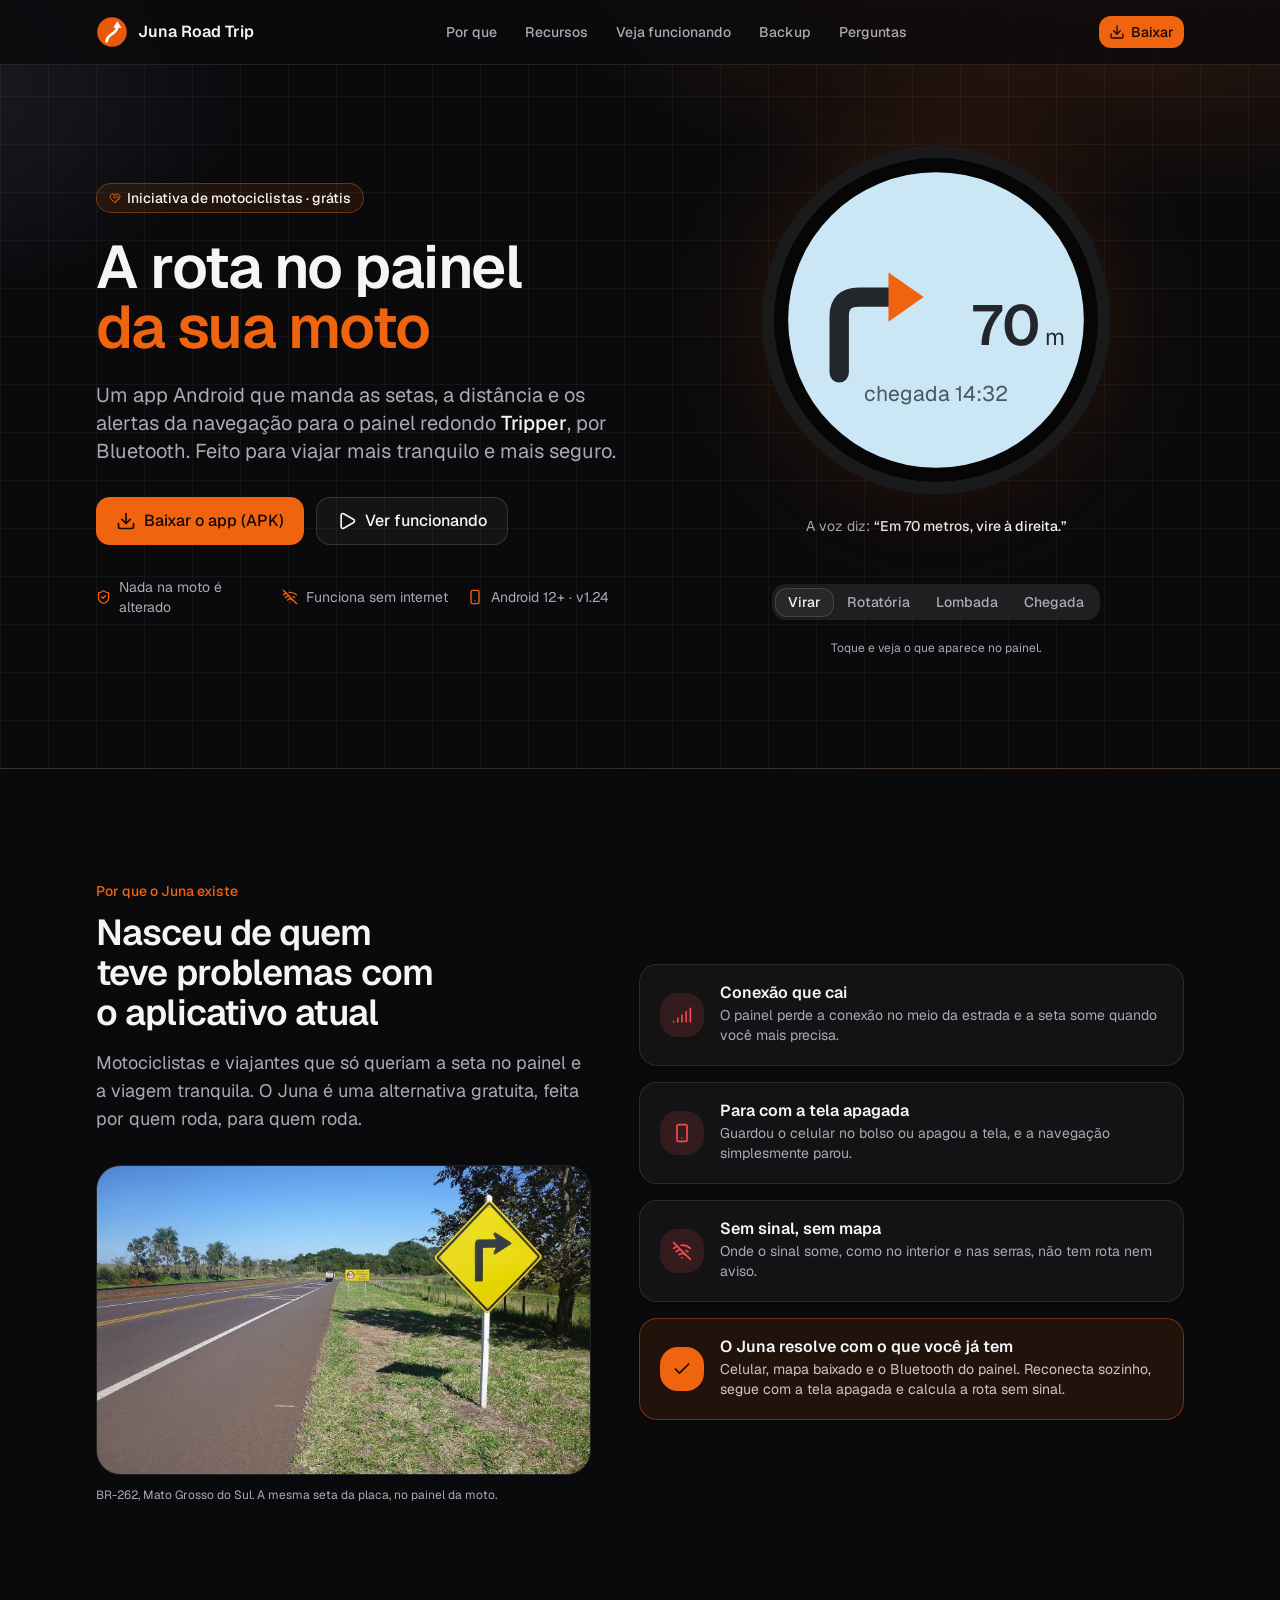
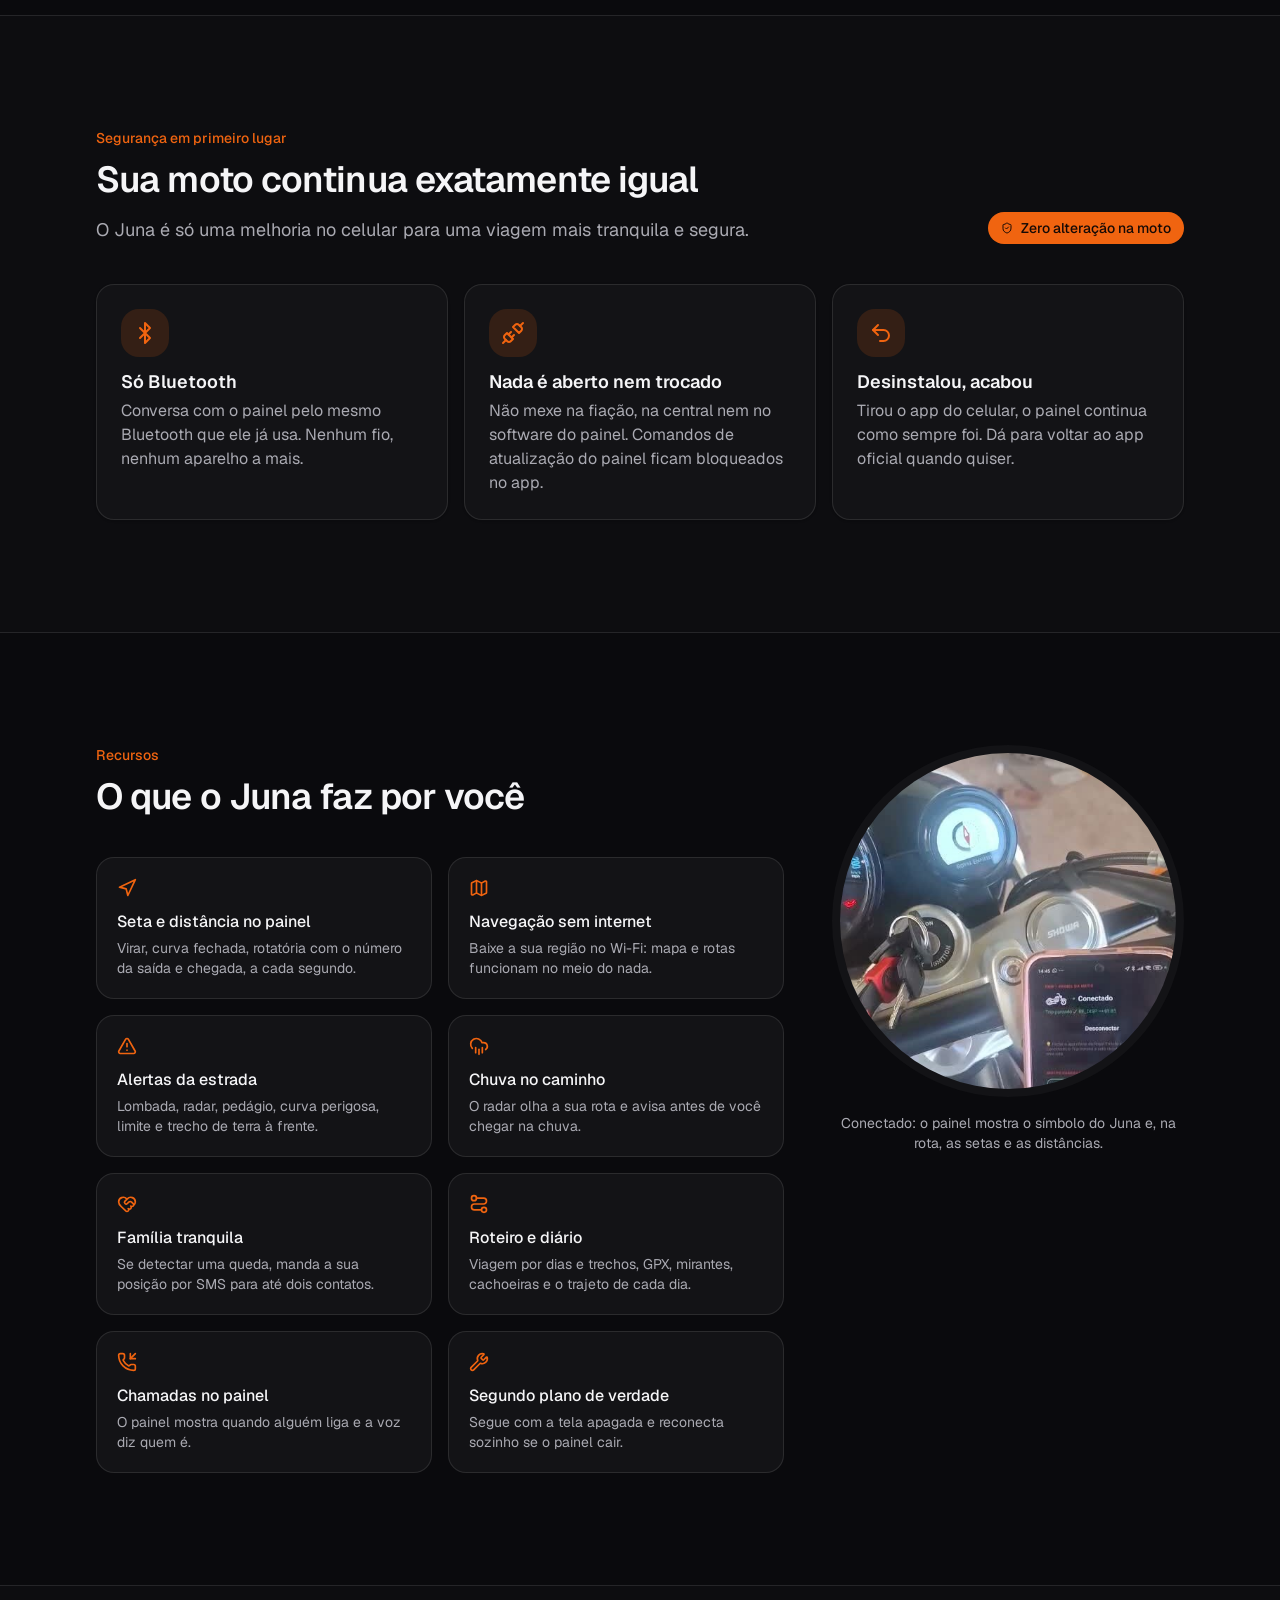
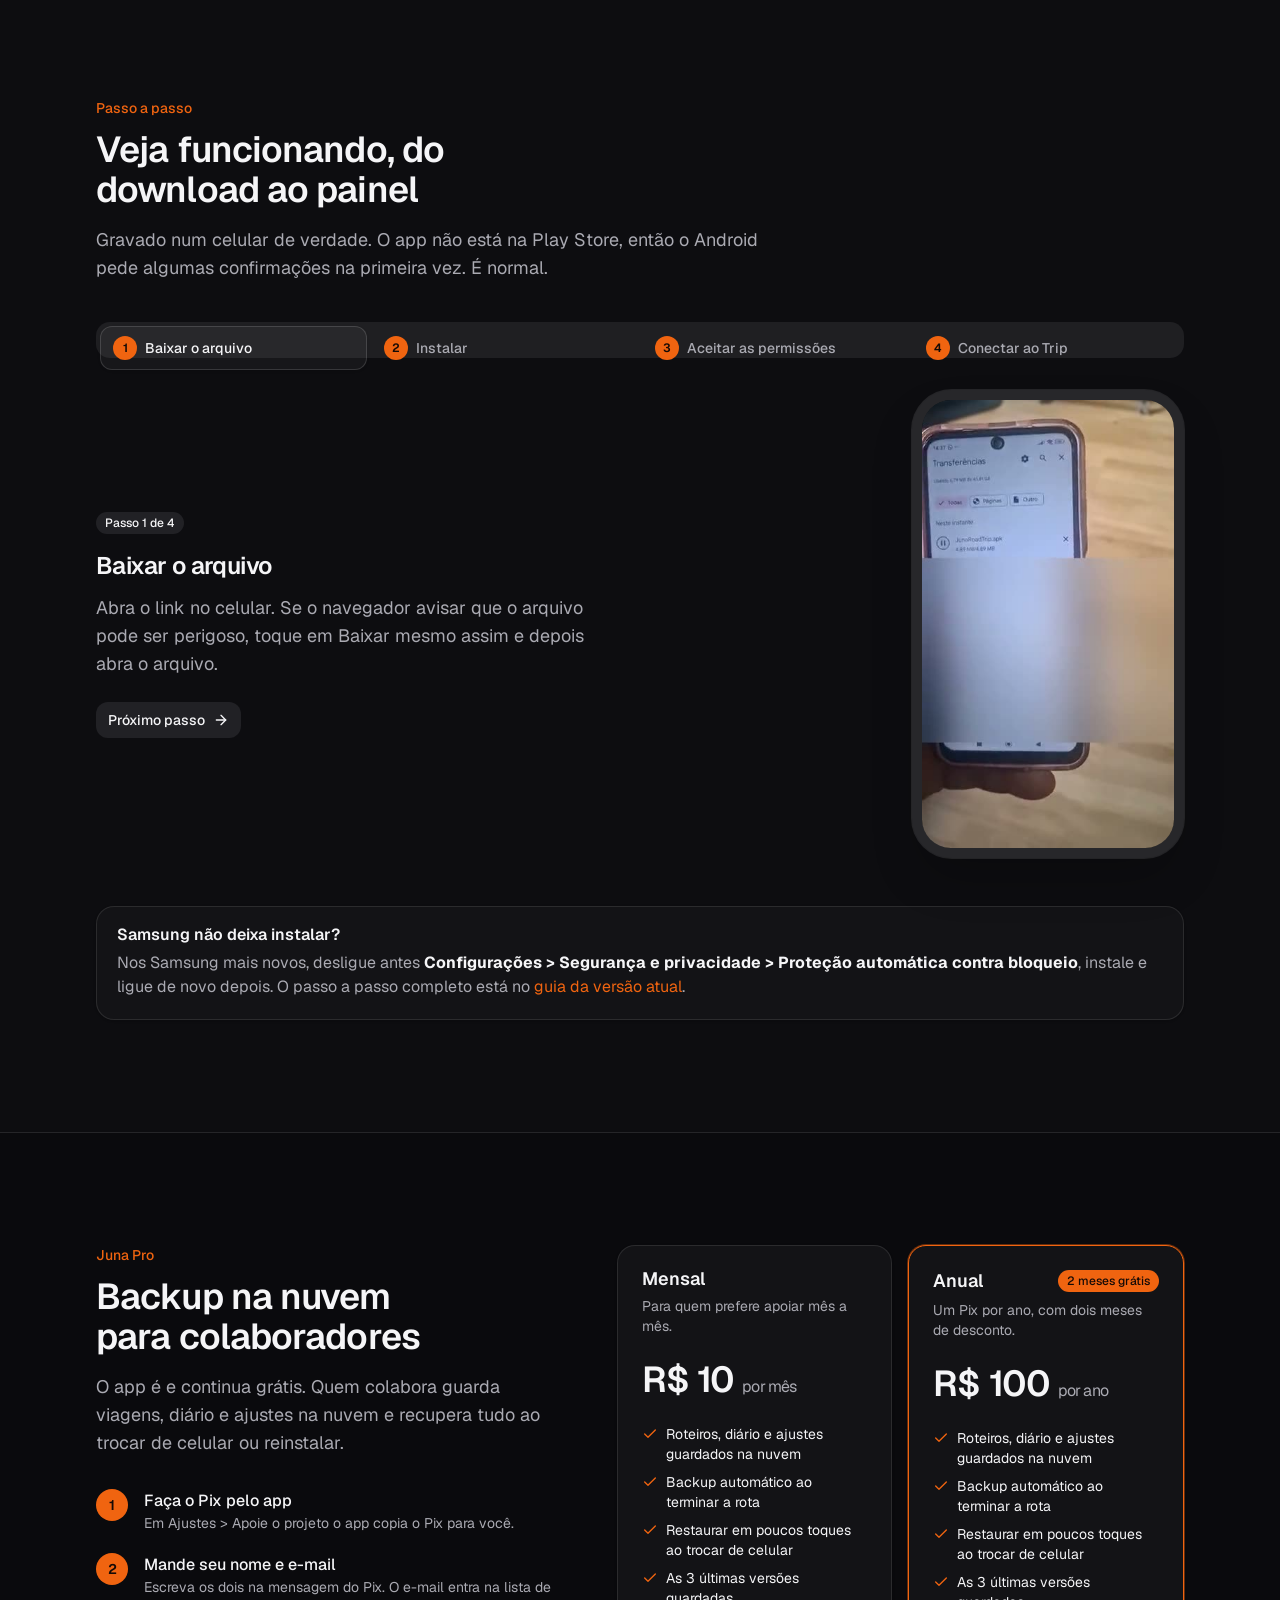
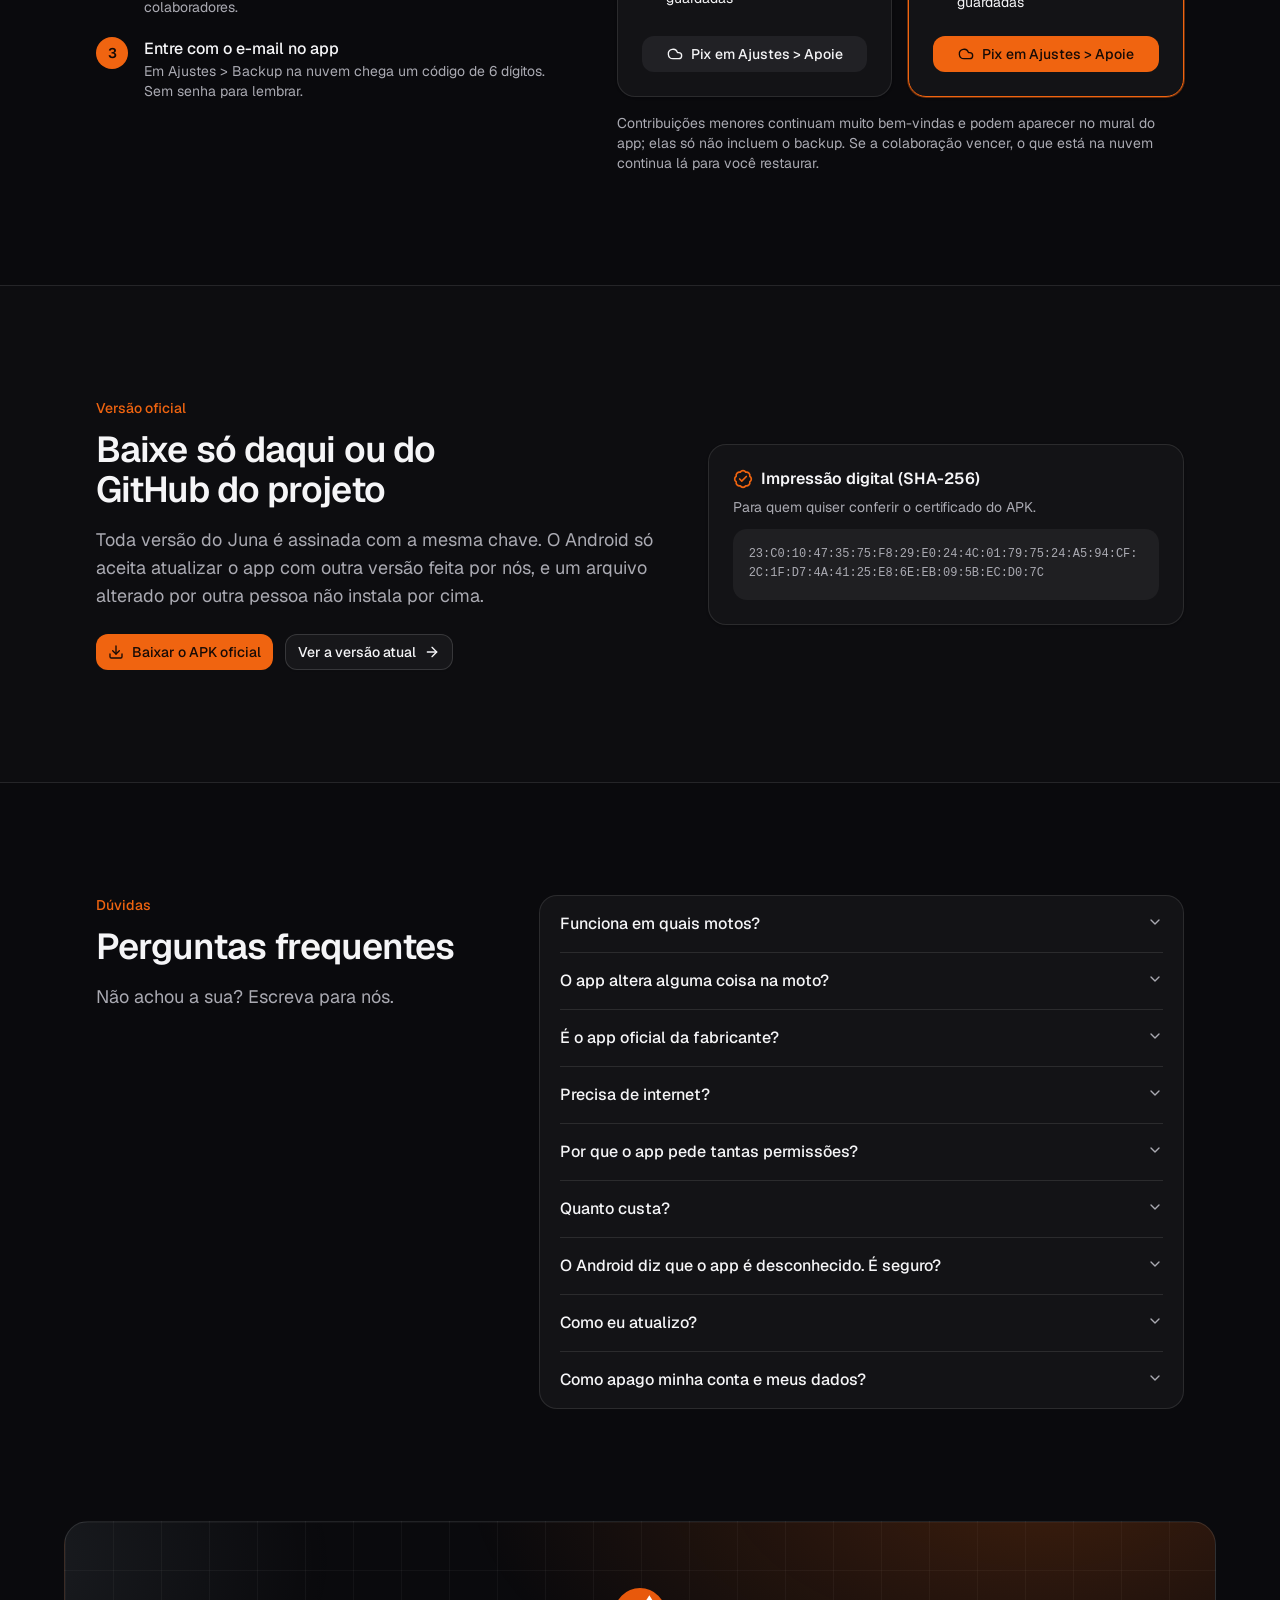
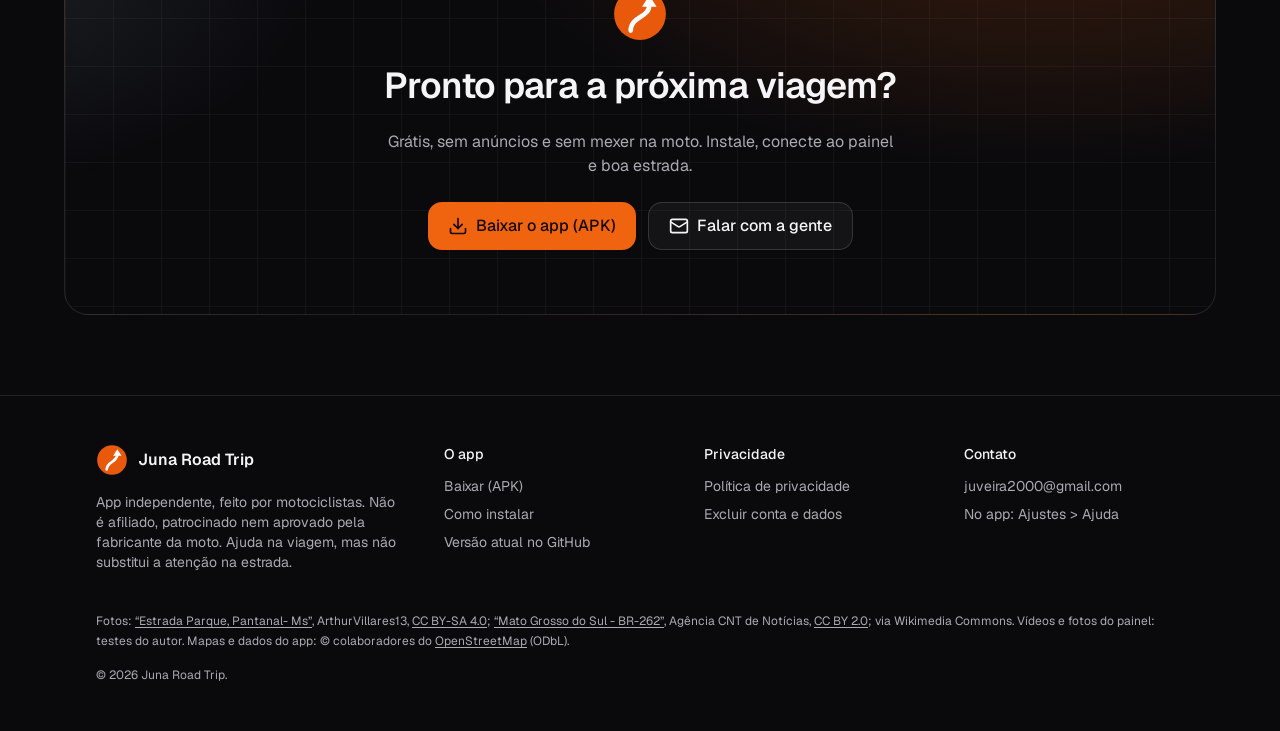
==== index.html @ 1f3a820e "Add files via upload reformulação do layout" ====
<!doctype html>
<html lang="pt-BR" class="dark">
<head>
<meta charset="utf-8">
<meta name="viewport" content="width=device-width, initial-scale=1">
<title>Juna Road Trip — a rota no painel Tripper da sua moto</title>
<meta name="description" content="App Android gratuito, feito por motociclistas, que manda as setas, a distância e os alertas da navegação para o painel Tripper por Bluetooth. Nada na moto é alterado. Funciona sem internet.">
<meta name="theme-color" content="#18181b">
<meta property="og:title" content="Juna Road Trip">
<meta property="og:description" content="A rota no painel Tripper da sua moto. App Android gratuito, feito por motociclistas, sem alterar nada na moto.">
<meta property="og:image" content="https://juveira2000.github.io/juna-road-trip/assets/juna-conectado.jpg">
<link rel="icon" href="data:image/svg+xml,%3Csvg xmlns='http://www.w3.org/2000/svg' viewBox='0 0 108 108'%3E%3Ccircle cx='54' cy='54' r='50' fill='%23E8590C'/%3E%3Cpath d='M36 86C36 58 72 62 72 36' stroke='%23fff' stroke-width='9' stroke-linecap='round' fill='none'/%3E%3Cpath d='M72 18 86 40H58Z' fill='%23fff'/%3E%3C/svg%3E">
  <script type="module" crossorigin src="./assets/index-B6LtokuA.js"></script>
  <link rel="modulepreload" crossorigin href="./assets/Layout-C4u1vUC3.js">
  <link rel="stylesheet" crossorigin href="./assets/Layout-CtLMhdAZ.css">
</head>
<body>
<div id="root"></div>
<noscript><p style="padding:2rem;font-family:sans-serif">Ative o JavaScript para ver a página, ou baixe direto: <a href="https://github.com/juveira2000/juna-road-trip/releases/download/atual/JunaRoadTrip.apk">JunaRoadTrip.apk</a>.</p></noscript>
</body>
</html>
---- assets/Layout-CtLMhdAZ.css ----
@layer properties{@supports (((-webkit-hyphens:none)) and (not (margin-trim:block))) or ((-moz-orient:inline) and (not (color:rgb(from red r g b)))){*,:before,:after,::backdrop{--tw-translate-x:0;--tw-translate-y:0;--tw-translate-z:0;--tw-rotate-x:initial;--tw-rotate-y:initial;--tw-rotate-z:initial;--tw-skew-x:initial;--tw-skew-y:initial;--tw-space-y-reverse:0;--tw-border-style:solid;--tw-leading:initial;--tw-font-weight:initial;--tw-tracking:initial;--tw-shadow:0 0 #0000;--tw-shadow-color:initial;--tw-shadow-alpha:100%;--tw-inset-shadow:0 0 #0000;--tw-inset-shadow-color:initial;--tw-inset-shadow-alpha:100%;--tw-ring-color:initial;--tw-ring-shadow:0 0 #0000;--tw-inset-ring-color:initial;--tw-inset-ring-shadow:0 0 #0000;--tw-ring-inset:initial;--tw-ring-offset-width:0px;--tw-ring-offset-color:#fff;--tw-ring-offset-shadow:0 0 #0000;--tw-outline-style:solid;--tw-blur:initial;--tw-brightness:initial;--tw-contrast:initial;--tw-grayscale:initial;--tw-hue-rotate:initial;--tw-invert:initial;--tw-opacity:initial;--tw-saturate:initial;--tw-sepia:initial;--tw-drop-shadow:initial;--tw-drop-shadow-color:initial;--tw-drop-shadow-alpha:100%;--tw-drop-shadow-size:initial;--tw-backdrop-blur:initial;--tw-backdrop-brightness:initial;--tw-backdrop-contrast:initial;--tw-backdrop-grayscale:initial;--tw-backdrop-hue-rotate:initial;--tw-backdrop-invert:initial;--tw-backdrop-opacity:initial;--tw-backdrop-saturate:initial;--tw-backdrop-sepia:initial;--tw-duration:initial;--tw-scale-x:1;--tw-scale-y:1;--tw-scale-z:1;--tw-content:"";--tw-animation-delay:0s;--tw-animation-direction:normal;--tw-animation-duration:initial;--tw-animation-fill-mode:none;--tw-animation-iteration-count:1;--tw-enter-blur:0;--tw-enter-opacity:1;--tw-enter-rotate:0;--tw-enter-scale:1;--tw-enter-translate-x:0;--tw-enter-translate-y:0;--tw-exit-blur:0;--tw-exit-opacity:1;--tw-exit-rotate:0;--tw-exit-scale:1;--tw-exit-translate-x:0;--tw-exit-translate-y:0}}}@layer theme{:root,:host{--font-mono:ui-monospace, SFMono-Regular, Menlo, Monaco, Consolas, "Liberation Mono", "Courier New", monospace;--color-zinc-800:oklch(27.4% .006 286.033);--color-black:#000;--color-white:#fff;--spacing:.25rem;--container-xs:20rem;--container-sm:24rem;--container-lg:32rem;--container-xl:36rem;--container-2xl:42rem;--container-3xl:48rem;--container-6xl:72rem;--text-xs:.75rem;--text-xs--line-height:calc(1 / .75);--text-sm:.875rem;--text-sm--line-height:calc(1.25 / .875);--text-base:1rem;--text-base--line-height: 1.5 ;--text-lg:1.125rem;--text-lg--line-height:calc(1.75 / 1.125);--text-xl:1.25rem;--text-xl--line-height:calc(1.75 / 1.25);--text-2xl:1.5rem;--text-2xl--line-height:calc(2 / 1.5);--text-3xl:1.875rem;--text-3xl--line-height: 1.2 ;--text-4xl:2.25rem;--text-4xl--line-height:calc(2.5 / 2.25);--text-5xl:3rem;--text-5xl--line-height:1;--text-6xl:3.75rem;--text-6xl--line-height:1;--font-weight-normal:400;--font-weight-medium:500;--font-weight-semibold:600;--tracking-tight:-.025em;--leading-relaxed:1.625;--radius-3xl:1.5rem;--drop-shadow-2xl:0 25px 25px #00000026;--blur-lg:16px;--blur-3xl:64px;--default-transition-duration:.15s;--default-transition-timing-function:cubic-bezier(.4, 0, .2, 1);--default-font-family:"Geist Variable", ui-sans-serif, system-ui, sans-serif;--default-mono-font-family:var(--font-mono)}}@layer base{*,:after,:before,::backdrop{box-sizing:border-box;border:0 solid;margin:0;padding:0}::file-selector-button{box-sizing:border-box;border:0 solid;margin:0;padding:0}html,:host{-webkit-text-size-adjust:100%;tab-size:4;line-height:1.5;font-family:var(--default-font-family,-apple-system, BlinkMacSystemFont, "Segoe UI", Roboto, "Helvetica Neue", "Noto Sans", Arial, sans-serif, "Apple Color Emoji", "Segoe UI Emoji", "Segoe UI Symbol", "Noto Color Emoji");font-feature-settings:var(--default-font-feature-settings,normal);font-variation-settings:var(--default-font-variation-settings,normal);-webkit-tap-highlight-color:transparent}hr{height:0;color:inherit;border-top-width:1px}abbr:where([title]){-webkit-text-decoration:underline dotted;text-decoration:underline dotted}h1,h2,h3,h4,h5,h6{font-size:inherit;font-weight:inherit}a{color:inherit;-webkit-text-decoration:inherit;text-decoration:inherit}b,strong{font-weight:bolder}code,kbd,samp,pre{font-family:var(--default-mono-font-family,ui-monospace, SFMono-Regular, Menlo, Monaco, Consolas, "Liberation Mono", "Courier New", monospace);font-feature-settings:var(--default-mono-font-feature-settings,normal);font-variation-settings:var(--default-mono-font-variation-settings,normal);font-size:1em}small{font-size:80%}sub,sup{vertical-align:baseline;font-size:75%;line-height:0;position:relative}sub{bottom:-.25em}sup{top:-.5em}table{text-indent:0;border-color:inherit;border-collapse:collapse}:-moz-focusring:where(:not(iframe)){outline:auto}progress{vertical-align:baseline}summary{display:list-item}ol,ul,menu{list-style:none}img,svg,video,canvas,audio,iframe,embed,object{vertical-align:middle;display:block}img,video{max-width:100%;height:auto}button,input,select,optgroup,textarea{font:inherit;font-feature-settings:inherit;font-variation-settings:inherit;letter-spacing:inherit;color:inherit;opacity:1;background-color:#0000;border-radius:0}::file-selector-button{font:inherit;font-feature-settings:inherit;font-variation-settings:inherit;letter-spacing:inherit;color:inherit;opacity:1;background-color:#0000;border-radius:0}:where(select:is([multiple],[size])) optgroup{font-weight:bolder}:where(select:is([multiple],[size])) optgroup option{padding-inline-start:20px}::file-selector-button{margin-inline-end:4px}::placeholder{opacity:1}@supports (not ((-webkit-appearance:-apple-pay-button))) or (contain-intrinsic-size:1px){::placeholder{color:currentColor}@supports (color:color-mix(in lab,red,red)){::placeholder{color:color-mix(in oklab,currentcolor 50%,transparent)}}}textarea{resize:vertical}::-webkit-search-decoration{-webkit-appearance:none}::-webkit-date-and-time-value{min-height:1lh;text-align:inherit}::-webkit-datetime-edit{display:inline-flex}::-webkit-datetime-edit-fields-wrapper{padding:0}::-webkit-datetime-edit{padding-block:0}::-webkit-datetime-edit-year-field{padding-block:0}::-webkit-datetime-edit-month-field{padding-block:0}::-webkit-datetime-edit-day-field{padding-block:0}::-webkit-datetime-edit-hour-field{padding-block:0}::-webkit-datetime-edit-minute-field{padding-block:0}::-webkit-datetime-edit-second-field{padding-block:0}::-webkit-datetime-edit-millisecond-field{padding-block:0}::-webkit-datetime-edit-meridiem-field{padding-block:0}::-webkit-calendar-picker-indicator{line-height:1}:-moz-ui-invalid{box-shadow:none}button,input:where([type=button],[type=reset],[type=submit]){appearance:button}::file-selector-button{appearance:button}::-webkit-inner-spin-button{height:auto}::-webkit-outer-spin-button{height:auto}[hidden]:where(:not([hidden=until-found])){display:none!important}*{border-color:var(--border);outline-color:var(--ring)}@supports (color:color-mix(in lab,red,red)){*{outline-color:color-mix(in oklab,var(--ring) 50%,transparent)}}html{scroll-behavior:smooth;scroll-padding-top:5rem}body{background-color:var(--background);color:var(--foreground);-webkit-font-smoothing:antialiased;-moz-osx-font-smoothing:grayscale;font-feature-settings:"ss01","cv11"}::selection{background-color:var(--primary);color:var(--primary-foreground)}}@layer components;@layer utilities{.\@container\/card-header{container:card-header/inline-size}.pointer-events-none{pointer-events:none}.absolute{position:absolute}.fixed{position:fixed}.relative{position:relative}.sticky{position:sticky}.inset-6{inset:calc(var(--spacing) * 6)}.inset-x-0{inset-inline:0}.top-0{top:0}.top-24{top:calc(var(--spacing) * 24)}.z-50{z-index:50}.col-start-2{grid-column-start:2}.row-span-2{grid-row:span 2/span 2}.row-start-1{grid-row-start:1}.mx-auto{margin-inline:auto}.mt-0\.5{margin-top:calc(var(--spacing) * .5)}.mt-1{margin-top:var(--spacing)}.mt-2{margin-top:calc(var(--spacing) * 2)}.mt-3{margin-top:calc(var(--spacing) * 3)}.mt-4{margin-top:calc(var(--spacing) * 4)}.mt-5{margin-top:calc(var(--spacing) * 5)}.mt-6{margin-top:calc(var(--spacing) * 6)}.mt-8{margin-top:calc(var(--spacing) * 8)}.mt-10{margin-top:calc(var(--spacing) * 10)}.mt-12{margin-top:calc(var(--spacing) * 12)}.mt-auto{margin-top:auto}.mb-2{margin-bottom:calc(var(--spacing) * 2)}.mb-3{margin-bottom:calc(var(--spacing) * 3)}.mb-4{margin-bottom:calc(var(--spacing) * 4)}.mb-6{margin-bottom:calc(var(--spacing) * 6)}.block{display:block}.flex{display:flex}.grid{display:grid}.hidden{display:none}.inline-flex{display:inline-flex}.aspect-\[9\/16\]{aspect-ratio:9/16}.aspect-\[16\/10\]{aspect-ratio:16/10}.aspect-square{aspect-ratio:1}.size-4{width:calc(var(--spacing) * 4);height:calc(var(--spacing) * 4)}.size-5{width:calc(var(--spacing) * 5);height:calc(var(--spacing) * 5)}.size-6{width:calc(var(--spacing) * 6);height:calc(var(--spacing) * 6)}.size-8{width:calc(var(--spacing) * 8);height:calc(var(--spacing) * 8)}.size-9{width:calc(var(--spacing) * 9);height:calc(var(--spacing) * 9)}.size-10{width:calc(var(--spacing) * 10);height:calc(var(--spacing) * 10)}.size-11{width:calc(var(--spacing) * 11);height:calc(var(--spacing) * 11)}.size-12{width:calc(var(--spacing) * 12);height:calc(var(--spacing) * 12)}.size-14{width:calc(var(--spacing) * 14);height:calc(var(--spacing) * 14)}.h-6{height:calc(var(--spacing) * 6)}.h-8{height:calc(var(--spacing) * 8)}.h-9{height:calc(var(--spacing) * 9)}.h-10{height:calc(var(--spacing) * 10)}.h-11{height:calc(var(--spacing) * 11)}.h-12{height:calc(var(--spacing) * 12)}.h-16{height:calc(var(--spacing) * 16)}.h-\[calc\(100\%-1px\)\]{height:calc(100% - 1px)}.h-auto{height:auto}.min-h-12{min-height:calc(var(--spacing) * 12)}.w-fit{width:fit-content}.w-full{width:100%}.max-w-2xl{max-width:var(--container-2xl)}.max-w-3xl{max-width:var(--container-3xl)}.max-w-6xl{max-width:var(--container-6xl)}.max-w-\[17rem\]{max-width:17rem}.max-w-\[22rem\]{max-width:22rem}.max-w-lg{max-width:var(--container-lg)}.max-w-sm{max-width:var(--container-sm)}.max-w-xl{max-width:var(--container-xl)}.max-w-xs{max-width:var(--container-xs)}.flex-1{flex:1}.shrink-0{flex-shrink:0}.translate-y-0\.5{--tw-translate-y:calc(var(--spacing) * .5);translate:var(--tw-translate-x) var(--tw-translate-y)}.transform{transform:var(--tw-rotate-x, ) var(--tw-rotate-y, ) var(--tw-rotate-z, ) var(--tw-skew-x, ) var(--tw-skew-y, )}.scroll-mt-20{scroll-margin-top:calc(var(--spacing) * 20)}.scroll-mt-24{scroll-margin-top:calc(var(--spacing) * 24)}.auto-rows-min{grid-auto-rows:min-content}.grid-cols-2{grid-template-columns:repeat(2,minmax(0,1fr))}.grid-rows-\[auto_auto\]{grid-template-rows:auto auto}.flex-col{flex-direction:column}.flex-wrap{flex-wrap:wrap}.place-items-center{place-items:center}.items-center{align-items:center}.items-start{align-items:flex-start}.justify-between{justify-content:space-between}.justify-center{justify-content:center}.justify-start{justify-content:flex-start}.gap-1{gap:var(--spacing)}.gap-1\.5{gap:calc(var(--spacing) * 1.5)}.gap-2{gap:calc(var(--spacing) * 2)}.gap-2\.5{gap:calc(var(--spacing) * 2.5)}.gap-3{gap:calc(var(--spacing) * 3)}.gap-4{gap:calc(var(--spacing) * 4)}.gap-5{gap:calc(var(--spacing) * 5)}.gap-6{gap:calc(var(--spacing) * 6)}.gap-8{gap:calc(var(--spacing) * 8)}.gap-10{gap:calc(var(--spacing) * 10)}.gap-12{gap:calc(var(--spacing) * 12)}:where(.space-y-1>:not(:last-child)){--tw-space-y-reverse:0;margin-block-start:calc(var(--spacing) * var(--tw-space-y-reverse));margin-block-end:calc(var(--spacing) * calc(1 - var(--tw-space-y-reverse)))}:where(.space-y-2>:not(:last-child)){--tw-space-y-reverse:0;margin-block-start:calc(calc(var(--spacing) * 2) * var(--tw-space-y-reverse));margin-block-end:calc(calc(var(--spacing) * 2) * calc(1 - var(--tw-space-y-reverse)))}:where(.space-y-4>:not(:last-child)){--tw-space-y-reverse:0;margin-block-start:calc(calc(var(--spacing) * 4) * var(--tw-space-y-reverse));margin-block-end:calc(calc(var(--spacing) * 4) * calc(1 - var(--tw-space-y-reverse)))}:where(.space-y-5>:not(:last-child)){--tw-space-y-reverse:0;margin-block-start:calc(calc(var(--spacing) * 5) * var(--tw-space-y-reverse));margin-block-end:calc(calc(var(--spacing) * 5) * calc(1 - var(--tw-space-y-reverse)))}:where(.space-y-14>:not(:last-child)){--tw-space-y-reverse:0;margin-block-start:calc(calc(var(--spacing) * 14) * var(--tw-space-y-reverse));margin-block-end:calc(calc(var(--spacing) * 14) * calc(1 - var(--tw-space-y-reverse)))}.self-start{align-self:flex-start}.justify-self-end{justify-self:flex-end}.truncate{text-overflow:ellipsis;white-space:nowrap;overflow:hidden}.overflow-hidden{overflow:hidden}.rounded-2xl{border-radius:calc(var(--radius) + 10px)}.rounded-3xl{border-radius:var(--radius-3xl)}.rounded-\[1\.8rem\]{border-radius:1.8rem}.rounded-\[2\.5rem\]{border-radius:2.5rem}.rounded-full{border-radius:2147483647px}.rounded-lg{border-radius:var(--radius)}.rounded-md{border-radius:calc(var(--radius) - 2px)}.rounded-xl{border-radius:calc(var(--radius) + 4px)}.border{border-style:var(--tw-border-style);border-width:1px}.border-8{border-style:var(--tw-border-style);border-width:8px}.border-\[10px\]{border-style:var(--tw-border-style);border-width:10px}.border-y{border-block-style:var(--tw-border-style);border-block-width:1px}.border-t{border-top-style:var(--tw-border-style);border-top-width:1px}.border-b{border-bottom-style:var(--tw-border-style);border-bottom-width:1px}.border-border{border-color:var(--border)}.border-card{border-color:var(--card)}.border-primary,.border-primary\/40{border-color:var(--primary)}@supports (color:color-mix(in lab,red,red)){.border-primary\/40{border-color:color-mix(in oklab,var(--primary) 40%,transparent)}}.border-transparent{border-color:#0000}.border-zinc-800{border-color:var(--color-zinc-800)}.bg-background,.bg-background\/75{background-color:var(--background)}@supports (color:color-mix(in lab,red,red)){.bg-background\/75{background-color:color-mix(in oklab,var(--background) 75%,transparent)}}.bg-black{background-color:var(--color-black)}.bg-card,.bg-card\/40{background-color:var(--card)}@supports (color:color-mix(in lab,red,red)){.bg-card\/40{background-color:color-mix(in oklab,var(--card) 40%,transparent)}}.bg-destructive,.bg-destructive\/15{background-color:var(--destructive)}@supports (color:color-mix(in lab,red,red)){.bg-destructive\/15{background-color:color-mix(in oklab,var(--destructive) 15%,transparent)}}.bg-muted{background-color:var(--muted)}.bg-primary,.bg-primary\/10{background-color:var(--primary)}@supports (color:color-mix(in lab,red,red)){.bg-primary\/10{background-color:color-mix(in oklab,var(--primary) 10%,transparent)}}.bg-primary\/15{background-color:var(--primary)}@supports (color:color-mix(in lab,red,red)){.bg-primary\/15{background-color:color-mix(in oklab,var(--primary) 15%,transparent)}}.bg-primary\/25{background-color:var(--primary)}@supports (color:color-mix(in lab,red,red)){.bg-primary\/25{background-color:color-mix(in oklab,var(--primary) 25%,transparent)}}.bg-secondary{background-color:var(--secondary)}.bg-transparent{background-color:#0000}.object-cover{object-fit:cover}.p-1{padding:var(--spacing)}.p-4{padding:calc(var(--spacing) * 4)}.p-5{padding:calc(var(--spacing) * 5)}.p-\[3px\]{padding:3px}.px-2{padding-inline:calc(var(--spacing) * 2)}.px-3{padding-inline:calc(var(--spacing) * 3)}.px-4{padding-inline:calc(var(--spacing) * 4)}.px-5{padding-inline:calc(var(--spacing) * 5)}.px-6{padding-inline:calc(var(--spacing) * 6)}.px-7{padding-inline:calc(var(--spacing) * 7)}.py-0\.5{padding-block:calc(var(--spacing) * .5)}.py-1{padding-block:var(--spacing)}.py-2{padding-block:calc(var(--spacing) * 2)}.py-3{padding-block:calc(var(--spacing) * 3)}.py-4{padding-block:calc(var(--spacing) * 4)}.py-5{padding-block:calc(var(--spacing) * 5)}.py-6{padding-block:calc(var(--spacing) * 6)}.py-12{padding-block:calc(var(--spacing) * 12)}.py-16{padding-block:calc(var(--spacing) * 16)}.py-20{padding-block:calc(var(--spacing) * 20)}.pt-0{padding-top:0}.pt-28{padding-top:calc(var(--spacing) * 28)}.pt-32{padding-top:calc(var(--spacing) * 32)}.pb-4{padding-bottom:calc(var(--spacing) * 4)}.pb-16{padding-bottom:calc(var(--spacing) * 16)}.pb-20{padding-bottom:calc(var(--spacing) * 20)}.text-center{text-align:center}.text-left{text-align:left}.font-mono{font-family:var(--font-mono)}.text-2xl{font-size:var(--text-2xl);line-height:var(--tw-leading,var(--text-2xl--line-height))}.text-3xl{font-size:var(--text-3xl);line-height:var(--tw-leading,var(--text-3xl--line-height))}.text-4xl{font-size:var(--text-4xl);line-height:var(--tw-leading,var(--text-4xl--line-height))}.text-base{font-size:var(--text-base);line-height:var(--tw-leading,var(--text-base--line-height))}.text-lg{font-size:var(--text-lg);line-height:var(--tw-leading,var(--text-lg--line-height))}.text-sm{font-size:var(--text-sm);line-height:var(--tw-leading,var(--text-sm--line-height))}.text-xs{font-size:var(--text-xs);line-height:var(--tw-leading,var(--text-xs--line-height))}.leading-none{--tw-leading:1;line-height:1}.leading-relaxed{--tw-leading:var(--leading-relaxed);line-height:var(--leading-relaxed)}.font-medium{--tw-font-weight:var(--font-weight-medium);font-weight:var(--font-weight-medium)}.font-normal{--tw-font-weight:var(--font-weight-normal);font-weight:var(--font-weight-normal)}.font-semibold{--tw-font-weight:var(--font-weight-semibold);font-weight:var(--font-weight-semibold)}.tracking-tight{--tw-tracking:var(--tracking-tight);letter-spacing:var(--tracking-tight)}.text-balance{text-wrap:balance}.text-pretty{text-wrap:pretty}.break-all{word-break:break-all}.whitespace-nowrap{white-space:nowrap}.text-card-foreground{color:var(--card-foreground)}.text-destructive{color:var(--destructive)}.text-foreground,.text-foreground\/60{color:var(--foreground)}@supports (color:color-mix(in lab,red,red)){.text-foreground\/60{color:color-mix(in oklab,var(--foreground) 60%,transparent)}}.text-foreground\/80{color:var(--foreground)}@supports (color:color-mix(in lab,red,red)){.text-foreground\/80{color:color-mix(in oklab,var(--foreground) 80%,transparent)}}.text-muted-foreground{color:var(--muted-foreground)}.text-primary{color:var(--primary)}.text-primary-foreground{color:var(--primary-foreground)}.text-secondary-foreground{color:var(--secondary-foreground)}.text-white{color:var(--color-white)}.underline{text-decoration-line:underline}.underline-offset-2{text-underline-offset:2px}.underline-offset-4{text-underline-offset:4px}.shadow-2xl{--tw-shadow:0 25px 50px -12px var(--tw-shadow-color,#00000040);box-shadow:var(--tw-inset-shadow),var(--tw-inset-ring-shadow),var(--tw-ring-offset-shadow),var(--tw-ring-shadow),var(--tw-shadow)}.shadow-sm{--tw-shadow:0 1px 3px 0 var(--tw-shadow-color,#0000001a), 0 1px 2px -1px var(--tw-shadow-color,#0000001a);box-shadow:var(--tw-inset-shadow),var(--tw-inset-ring-shadow),var(--tw-ring-offset-shadow),var(--tw-ring-shadow),var(--tw-shadow)}.shadow-xs{--tw-shadow:0 1px 2px 0 var(--tw-shadow-color,#0000000d);box-shadow:var(--tw-inset-shadow),var(--tw-inset-ring-shadow),var(--tw-ring-offset-shadow),var(--tw-ring-shadow),var(--tw-shadow)}.ring-1{--tw-ring-shadow:var(--tw-ring-inset, ) 0 0 0 calc(1px + var(--tw-ring-offset-width)) var(--tw-ring-color,currentcolor);box-shadow:var(--tw-inset-shadow),var(--tw-inset-ring-shadow),var(--tw-ring-offset-shadow),var(--tw-ring-shadow),var(--tw-shadow)}.ring-primary\/40{--tw-ring-color:var(--primary)}@supports (color:color-mix(in lab,red,red)){.ring-primary\/40{--tw-ring-color:color-mix(in oklab, var(--primary) 40%, transparent)}}.ring-white\/10{--tw-ring-color:#ffffff1a}@supports (color:color-mix(in lab,red,red)){.ring-white\/10{--tw-ring-color:color-mix(in oklab, var(--color-white) 10%, transparent)}}.outline{outline-style:var(--tw-outline-style);outline-width:1px}.blur-3xl{--tw-blur:blur(var(--blur-3xl));filter:var(--tw-blur, ) var(--tw-brightness, ) var(--tw-contrast, ) var(--tw-grayscale, ) var(--tw-hue-rotate, ) var(--tw-invert, ) var(--tw-saturate, ) var(--tw-sepia, ) var(--tw-drop-shadow, )}.drop-shadow-2xl{--tw-drop-shadow-size:drop-shadow(0 25px 25px var(--tw-drop-shadow-color,#00000026));--tw-drop-shadow:drop-shadow(var(--drop-shadow-2xl));filter:var(--tw-blur, ) var(--tw-brightness, ) var(--tw-contrast, ) var(--tw-grayscale, ) var(--tw-hue-rotate, ) var(--tw-invert, ) var(--tw-saturate, ) var(--tw-sepia, ) var(--tw-drop-shadow, )}.backdrop-blur-lg{--tw-backdrop-blur:blur(var(--blur-lg));-webkit-backdrop-filter:var(--tw-backdrop-blur, ) var(--tw-backdrop-brightness, ) var(--tw-backdrop-contrast, ) var(--tw-backdrop-grayscale, ) var(--tw-backdrop-hue-rotate, ) var(--tw-backdrop-invert, ) var(--tw-backdrop-opacity, ) var(--tw-backdrop-saturate, ) var(--tw-backdrop-sepia, );backdrop-filter:var(--tw-backdrop-blur, ) var(--tw-backdrop-brightness, ) var(--tw-backdrop-contrast, ) var(--tw-backdrop-grayscale, ) var(--tw-backdrop-hue-rotate, ) var(--tw-backdrop-invert, ) var(--tw-backdrop-opacity, ) var(--tw-backdrop-saturate, ) var(--tw-backdrop-sepia, )}.transition-\[color\,box-shadow\]{transition-property:color,box-shadow;transition-timing-function:var(--tw-ease,var(--default-transition-timing-function));transition-duration:var(--tw-duration,var(--default-transition-duration))}.transition-all{transition-property:all;transition-timing-function:var(--tw-ease,var(--default-transition-timing-function));transition-duration:var(--tw-duration,var(--default-transition-duration))}.transition-colors{transition-property:color,background-color,border-color,outline-color,text-decoration-color,fill,stroke,--tw-gradient-from,--tw-gradient-via,--tw-gradient-to;transition-timing-function:var(--tw-ease,var(--default-transition-timing-function));transition-duration:var(--tw-duration,var(--default-transition-duration))}.transition-transform{transition-property:transform,translate,scale,rotate;transition-timing-function:var(--tw-ease,var(--default-transition-timing-function));transition-duration:var(--tw-duration,var(--default-transition-duration))}.duration-200{--tw-duration:.2s;transition-duration:.2s}.outline-none{--tw-outline-style:none;outline-style:none}@media(hover:hover){:is(:where(.group):hover .group-hover\:scale-110){--tw-scale-x:110%;--tw-scale-y:110%;--tw-scale-z:110%;scale:var(--tw-scale-x) var(--tw-scale-y)}}:is(:where(.group\/tabs)[data-orientation=horizontal] .group-data-\[orientation\=horizontal\]\/tabs\:h-9){height:calc(var(--spacing) * 9)}:is(:where(.group\/tabs)[data-orientation=vertical] .group-data-\[orientation\=vertical\]\/tabs\:h-fit){height:fit-content}:is(:where(.group\/tabs)[data-orientation=vertical] .group-data-\[orientation\=vertical\]\/tabs\:w-full){width:100%}:is(:where(.group\/tabs)[data-orientation=vertical] .group-data-\[orientation\=vertical\]\/tabs\:flex-col){flex-direction:column}:is(:where(.group\/tabs)[data-orientation=vertical] .group-data-\[orientation\=vertical\]\/tabs\:justify-start){justify-content:flex-start}:is(:where(.group\/tabs-list)[data-variant=line] .group-data-\[variant\=line\]\/tabs-list\:bg-transparent){background-color:#0000}.after\:absolute:after{content:var(--tw-content);position:absolute}.after\:bg-foreground:after{content:var(--tw-content);background-color:var(--foreground)}.after\:opacity-0:after{content:var(--tw-content);opacity:0}.after\:transition-opacity:after{content:var(--tw-content);transition-property:opacity;transition-timing-function:var(--tw-ease,var(--default-transition-timing-function));transition-duration:var(--tw-duration,var(--default-transition-duration))}:is(:where(.group\/tabs)[data-orientation=horizontal] .group-data-\[orientation\=horizontal\]\/tabs\:after\:inset-x-0):after{content:var(--tw-content);inset-inline:0}:is(:where(.group\/tabs)[data-orientation=horizontal] .group-data-\[orientation\=horizontal\]\/tabs\:after\:bottom-\[-5px\]):after{content:var(--tw-content);bottom:-5px}:is(:where(.group\/tabs)[data-orientation=horizontal] .group-data-\[orientation\=horizontal\]\/tabs\:after\:h-0\.5):after{content:var(--tw-content);height:calc(var(--spacing) * .5)}:is(:where(.group\/tabs)[data-orientation=vertical] .group-data-\[orientation\=vertical\]\/tabs\:after\:inset-y-0):after{content:var(--tw-content);inset-block:0}:is(:where(.group\/tabs)[data-orientation=vertical] .group-data-\[orientation\=vertical\]\/tabs\:after\:-right-1):after{content:var(--tw-content);right:calc(var(--spacing) * -1)}:is(:where(.group\/tabs)[data-orientation=vertical] .group-data-\[orientation\=vertical\]\/tabs\:after\:w-0\.5):after{content:var(--tw-content);width:calc(var(--spacing) * .5)}.last\:border-b-0:last-child{border-bottom-style:var(--tw-border-style);border-bottom-width:0}@media(hover:hover){.hover\:border-primary\/50:hover{border-color:var(--primary)}@supports (color:color-mix(in lab,red,red)){.hover\:border-primary\/50:hover{border-color:color-mix(in oklab,var(--primary) 50%,transparent)}}.hover\:bg-accent:hover{background-color:var(--accent)}.hover\:bg-destructive\/90:hover{background-color:var(--destructive)}@supports (color:color-mix(in lab,red,red)){.hover\:bg-destructive\/90:hover{background-color:color-mix(in oklab,var(--destructive) 90%,transparent)}}.hover\:bg-primary\/90:hover{background-color:var(--primary)}@supports (color:color-mix(in lab,red,red)){.hover\:bg-primary\/90:hover{background-color:color-mix(in oklab,var(--primary) 90%,transparent)}}.hover\:bg-secondary\/80:hover{background-color:var(--secondary)}@supports (color:color-mix(in lab,red,red)){.hover\:bg-secondary\/80:hover{background-color:color-mix(in oklab,var(--secondary) 80%,transparent)}}.hover\:text-accent-foreground:hover{color:var(--accent-foreground)}.hover\:text-foreground:hover{color:var(--foreground)}.hover\:underline:hover{text-decoration-line:underline}}.focus-visible\:border-ring:focus-visible{border-color:var(--ring)}.focus-visible\:ring-\[3px\]:focus-visible{--tw-ring-shadow:var(--tw-ring-inset, ) 0 0 0 calc(3px + var(--tw-ring-offset-width)) var(--tw-ring-color,currentcolor);box-shadow:var(--tw-inset-shadow),var(--tw-inset-ring-shadow),var(--tw-ring-offset-shadow),var(--tw-ring-shadow),var(--tw-shadow)}.focus-visible\:ring-destructive\/20:focus-visible{--tw-ring-color:var(--destructive)}@supports (color:color-mix(in lab,red,red)){.focus-visible\:ring-destructive\/20:focus-visible{--tw-ring-color:color-mix(in oklab, var(--destructive) 20%, transparent)}}.focus-visible\:ring-ring\/50:focus-visible{--tw-ring-color:var(--ring)}@supports (color:color-mix(in lab,red,red)){.focus-visible\:ring-ring\/50:focus-visible{--tw-ring-color:color-mix(in oklab, var(--ring) 50%, transparent)}}.focus-visible\:outline-1:focus-visible{outline-style:var(--tw-outline-style);outline-width:1px}.focus-visible\:outline-ring:focus-visible{outline-color:var(--ring)}.disabled\:pointer-events-none:disabled{pointer-events:none}.disabled\:opacity-50:disabled{opacity:.5}.has-data-\[slot\=card-action\]\:grid-cols-\[1fr_auto\]:has([data-slot=card-action]){grid-template-columns:1fr auto}.has-\[\>svg\]\:px-1\.5:has(>svg){padding-inline:calc(var(--spacing) * 1.5)}.has-\[\>svg\]\:px-2\.5:has(>svg){padding-inline:calc(var(--spacing) * 2.5)}.has-\[\>svg\]\:px-3:has(>svg){padding-inline:calc(var(--spacing) * 3)}.has-\[\>svg\]\:px-4:has(>svg){padding-inline:calc(var(--spacing) * 4)}.has-\[\>svg\]\:px-5:has(>svg){padding-inline:calc(var(--spacing) * 5)}.aria-invalid\:border-destructive[aria-invalid=true]{border-color:var(--destructive)}.aria-invalid\:ring-destructive\/20[aria-invalid=true]{--tw-ring-color:var(--destructive)}@supports (color:color-mix(in lab,red,red)){.aria-invalid\:ring-destructive\/20[aria-invalid=true]{--tw-ring-color:color-mix(in oklab, var(--destructive) 20%, transparent)}}.data-\[orientation\=horizontal\]\:flex-col[data-orientation=horizontal]{flex-direction:column}.data-\[state\=active\]\:bg-background[data-state=active]{background-color:var(--background)}.data-\[state\=active\]\:text-foreground[data-state=active]{color:var(--foreground)}:is(:where(.group\/tabs-list)[data-variant=default] .group-data-\[variant\=default\]\/tabs-list\:data-\[state\=active\]\:shadow-sm)[data-state=active]{--tw-shadow:0 1px 3px 0 var(--tw-shadow-color,#0000001a), 0 1px 2px -1px var(--tw-shadow-color,#0000001a);box-shadow:var(--tw-inset-shadow),var(--tw-inset-ring-shadow),var(--tw-ring-offset-shadow),var(--tw-ring-shadow),var(--tw-shadow)}:is(:where(.group\/tabs-list)[data-variant=line] .group-data-\[variant\=line\]\/tabs-list\:data-\[state\=active\]\:bg-transparent)[data-state=active]{background-color:#0000}:is(:where(.group\/tabs-list)[data-variant=line] .group-data-\[variant\=line\]\/tabs-list\:data-\[state\=active\]\:shadow-none)[data-state=active]{--tw-shadow:0 0 #0000;box-shadow:var(--tw-inset-shadow),var(--tw-inset-ring-shadow),var(--tw-ring-offset-shadow),var(--tw-ring-shadow),var(--tw-shadow)}:is(:where(.group\/tabs-list)[data-variant=line] .group-data-\[variant\=line\]\/tabs-list\:data-\[state\=active\]\:after\:opacity-100)[data-state=active]:after{content:var(--tw-content);opacity:1}.data-\[state\=closed\]\:animate-accordion-up[data-state=closed]{animation:accordion-up var(--tw-animation-duration,var(--tw-duration,.2s))var(--tw-ease,ease-out)var(--tw-animation-delay,0s)var(--tw-animation-iteration-count,1)var(--tw-animation-direction,normal)var(--tw-animation-fill-mode,none)}.data-\[state\=inactive\]\:hidden[data-state=inactive]{display:none}.data-\[state\=open\]\:animate-accordion-down[data-state=open]{animation:accordion-down var(--tw-animation-duration,var(--tw-duration,.2s))var(--tw-ease,ease-out)var(--tw-animation-delay,0s)var(--tw-animation-iteration-count,1)var(--tw-animation-direction,normal)var(--tw-animation-fill-mode,none)}.data-\[variant\=line\]\:rounded-none[data-variant=line]{border-radius:0}@media(min-width:40rem){.sm\:col-span-2{grid-column:span 2/span 2}.sm\:inline-flex{display:inline-flex}.sm\:grid-cols-2{grid-template-columns:repeat(2,minmax(0,1fr))}.sm\:grid-cols-3{grid-template-columns:repeat(3,minmax(0,1fr))}.sm\:grid-cols-4{grid-template-columns:repeat(4,minmax(0,1fr))}.sm\:flex-row{flex-direction:row}.sm\:px-8{padding-inline:calc(var(--spacing) * 8)}.sm\:py-28{padding-block:calc(var(--spacing) * 28)}.sm\:text-4xl{font-size:var(--text-4xl);line-height:var(--tw-leading,var(--text-4xl--line-height))}.sm\:text-5xl{font-size:var(--text-5xl);line-height:var(--tw-leading,var(--text-5xl--line-height))}.sm\:text-xl{font-size:var(--text-xl);line-height:var(--tw-leading,var(--text-xl--line-height))}}@media(min-width:48rem){.md\:flex{display:flex}.md\:hidden{display:none}.md\:grid-cols-3{grid-template-columns:repeat(3,minmax(0,1fr))}.md\:grid-cols-\[1\.4fr_1fr_1fr_1fr\]{grid-template-columns:1.4fr 1fr 1fr 1fr}.md\:grid-cols-\[1fr_auto\]{grid-template-columns:1fr auto}}@media(min-width:64rem){.lg\:sticky{position:sticky}.lg\:top-24{top:calc(var(--spacing) * 24)}.lg\:block{display:block}.lg\:grid-cols-\[1\.1fr_1fr\]{grid-template-columns:1.1fr 1fr}.lg\:grid-cols-\[1\.2fr_1fr\]{grid-template-columns:1.2fr 1fr}.lg\:grid-cols-\[1fr_1\.1fr\]{grid-template-columns:1fr 1.1fr}.lg\:grid-cols-\[1fr_1\.2fr\]{grid-template-columns:1fr 1.2fr}.lg\:grid-cols-\[1fr_1\.6fr\]{grid-template-columns:1fr 1.6fr}.lg\:grid-cols-\[1fr_22rem\]{grid-template-columns:1fr 22rem}.lg\:grid-cols-\[14rem_1fr\]{grid-template-columns:14rem 1fr}.lg\:flex-row{flex-direction:row}.lg\:items-center{align-items:center}.lg\:items-end{align-items:flex-end}.lg\:justify-between{justify-content:space-between}.lg\:self-start{align-self:flex-start}.lg\:pt-36{padding-top:calc(var(--spacing) * 36)}.lg\:pb-28{padding-bottom:calc(var(--spacing) * 28)}.lg\:text-6xl{font-size:var(--text-6xl);line-height:var(--tw-leading,var(--text-6xl--line-height))}}.dark\:border-input:is(.dark *){border-color:var(--input)}.dark\:bg-destructive\/60:is(.dark *){background-color:var(--destructive)}@supports (color:color-mix(in lab,red,red)){.dark\:bg-destructive\/60:is(.dark *){background-color:color-mix(in oklab,var(--destructive) 60%,transparent)}}.dark\:bg-input\/30:is(.dark *){background-color:var(--input)}@supports (color:color-mix(in lab,red,red)){.dark\:bg-input\/30:is(.dark *){background-color:color-mix(in oklab,var(--input) 30%,transparent)}}.dark\:text-muted-foreground:is(.dark *){color:var(--muted-foreground)}@media(hover:hover){.dark\:hover\:bg-accent\/50:is(.dark *):hover{background-color:var(--accent)}@supports (color:color-mix(in lab,red,red)){.dark\:hover\:bg-accent\/50:is(.dark *):hover{background-color:color-mix(in oklab,var(--accent) 50%,transparent)}}.dark\:hover\:bg-input\/50:is(.dark *):hover{background-color:var(--input)}@supports (color:color-mix(in lab,red,red)){.dark\:hover\:bg-input\/50:is(.dark *):hover{background-color:color-mix(in oklab,var(--input) 50%,transparent)}}.dark\:hover\:text-foreground:is(.dark *):hover{color:var(--foreground)}}.dark\:focus-visible\:ring-destructive\/40:is(.dark *):focus-visible{--tw-ring-color:var(--destructive)}@supports (color:color-mix(in lab,red,red)){.dark\:focus-visible\:ring-destructive\/40:is(.dark *):focus-visible{--tw-ring-color:color-mix(in oklab, var(--destructive) 40%, transparent)}}.dark\:aria-invalid\:ring-destructive\/40:is(.dark *)[aria-invalid=true]{--tw-ring-color:var(--destructive)}@supports (color:color-mix(in lab,red,red)){.dark\:aria-invalid\:ring-destructive\/40:is(.dark *)[aria-invalid=true]{--tw-ring-color:color-mix(in oklab, var(--destructive) 40%, transparent)}}.dark\:data-\[state\=active\]\:border-input:is(.dark *)[data-state=active]{border-color:var(--input)}.dark\:data-\[state\=active\]\:bg-input\/30:is(.dark *)[data-state=active]{background-color:var(--input)}@supports (color:color-mix(in lab,red,red)){.dark\:data-\[state\=active\]\:bg-input\/30:is(.dark *)[data-state=active]{background-color:color-mix(in oklab,var(--input) 30%,transparent)}}.dark\:data-\[state\=active\]\:text-foreground:is(.dark *)[data-state=active]{color:var(--foreground)}:is(:where(.group\/tabs-list)[data-variant=line] .dark\:group-data-\[variant\=line\]\/tabs-list\:data-\[state\=active\]\:border-transparent:is(.dark *))[data-state=active]{border-color:#0000}:is(:where(.group\/tabs-list)[data-variant=line] .dark\:group-data-\[variant\=line\]\/tabs-list\:data-\[state\=active\]\:bg-transparent:is(.dark *))[data-state=active]{background-color:#0000}.\[\&_b\]\:font-medium b{--tw-font-weight:var(--font-weight-medium);font-weight:var(--font-weight-medium)}.\[\&_b\]\:text-foreground b{color:var(--foreground)}.\[\&_li\]\:mt-2 li{margin-top:calc(var(--spacing) * 2)}.\[\&_p\+p\]\:mt-4 p+p,.\[\&_p\+ul\]\:mt-4 p+ul{margin-top:calc(var(--spacing) * 4)}.\[\&_svg\]\:pointer-events-none svg{pointer-events:none}.\[\&_svg\]\:shrink-0 svg{flex-shrink:0}.\[\&_svg\:not\(\[class\*\=\'size-\'\]\)\]\:size-3 svg:not([class*=size-]){width:calc(var(--spacing) * 3);height:calc(var(--spacing) * 3)}.\[\&_svg\:not\(\[class\*\=\'size-\'\]\)\]\:size-4 svg:not([class*=size-]){width:calc(var(--spacing) * 4);height:calc(var(--spacing) * 4)}.\[\&_svg\:not\(\[class\*\=\'size-\'\]\)\]\:size-5 svg:not([class*=size-]){width:calc(var(--spacing) * 5);height:calc(var(--spacing) * 5)}.\[\&_ul\]\:list-disc ul{list-style-type:disc}.\[\&_ul\]\:pl-5 ul{padding-left:calc(var(--spacing) * 5)}.\[\&_ul\+p\]\:mt-4 ul+p{margin-top:calc(var(--spacing) * 4)}.\[\.border-b\]\:pb-6.border-b{padding-bottom:calc(var(--spacing) * 6)}.\[\.border-t\]\:pt-6.border-t{padding-top:calc(var(--spacing) * 6)}.\[\&\>svg\]\:pointer-events-none>svg{pointer-events:none}.\[\&\>svg\]\:size-3>svg{width:calc(var(--spacing) * 3);height:calc(var(--spacing) * 3)}.\[\&\[data-state\=open\]\>svg\]\:rotate-180[data-state=open]>svg{rotate:180deg}@media(hover:hover){a.\[a\&\]\:hover\:bg-accent:hover{background-color:var(--accent)}a.\[a\&\]\:hover\:bg-destructive\/90:hover{background-color:var(--destructive)}@supports (color:color-mix(in lab,red,red)){a.\[a\&\]\:hover\:bg-destructive\/90:hover{background-color:color-mix(in oklab,var(--destructive) 90%,transparent)}}a.\[a\&\]\:hover\:bg-primary\/90:hover{background-color:var(--primary)}@supports (color:color-mix(in lab,red,red)){a.\[a\&\]\:hover\:bg-primary\/90:hover{background-color:color-mix(in oklab,var(--primary) 90%,transparent)}}a.\[a\&\]\:hover\:bg-secondary\/90:hover{background-color:var(--secondary)}@supports (color:color-mix(in lab,red,red)){a.\[a\&\]\:hover\:bg-secondary\/90:hover{background-color:color-mix(in oklab,var(--secondary) 90%,transparent)}}a.\[a\&\]\:hover\:text-accent-foreground:hover{color:var(--accent-foreground)}a.\[a\&\]\:hover\:underline:hover{text-decoration-line:underline}}}@property --tw-animation-delay{syntax:"*";inherits:false;initial-value:0s}@property --tw-animation-direction{syntax:"*";inherits:false;initial-value:normal}@property --tw-animation-duration{syntax:"*";inherits:false}@property --tw-animation-fill-mode{syntax:"*";inherits:false;initial-value:none}@property --tw-animation-iteration-count{syntax:"*";inherits:false;initial-value:1}@property --tw-enter-blur{syntax:"*";inherits:false;initial-value:0}@property --tw-enter-opacity{syntax:"*";inherits:false;initial-value:1}@property --tw-enter-rotate{syntax:"*";inherits:false;initial-value:0}@property --tw-enter-scale{syntax:"*";inherits:false;initial-value:1}@property --tw-enter-translate-x{syntax:"*";inherits:false;initial-value:0}@property --tw-enter-translate-y{syntax:"*";inherits:false;initial-value:0}@property --tw-exit-blur{syntax:"*";inherits:false;initial-value:0}@property --tw-exit-opacity{syntax:"*";inherits:false;initial-value:1}@property --tw-exit-rotate{syntax:"*";inherits:false;initial-value:0}@property --tw-exit-scale{syntax:"*";inherits:false;initial-value:1}@property --tw-exit-translate-x{syntax:"*";inherits:false;initial-value:0}@property --tw-exit-translate-y{syntax:"*";inherits:false;initial-value:0}@font-face{font-family:Geist Variable;font-style:normal;font-display:swap;font-weight:100 900;src:url(./geist-cyrillic-ext-wght-normal-DjL33-gN.woff2)format("woff2-variations");unicode-range:U+460-52F,U+1C80-1C8A,U+20B4,U+2DE0-2DFF,U+A640-A69F,U+FE2E-FE2F}@font-face{font-family:Geist Variable;font-style:normal;font-display:swap;font-weight:100 900;src:url(./geist-cyrillic-wght-normal-BEAKL7Jp.woff2)format("woff2-variations");unicode-range:U+301,U+400-45F,U+490-491,U+4B0-4B1,U+2116}@font-face{font-family:Geist Variable;font-style:normal;font-display:swap;font-weight:100 900;src:url(./geist-vietnamese-wght-normal-6IgcOCM7.woff2)format("woff2-variations");unicode-range:U+102-103,U+110-111,U+128-129,U+168-169,U+1A0-1A1,U+1AF-1B0,U+300-301,U+303-304,U+308-309,U+323,U+329,U+1EA0-1EF9,U+20AB}@font-face{font-family:Geist Variable;font-style:normal;font-display:swap;font-weight:100 900;src:url(./geist-latin-ext-wght-normal-DC-KSUi6.woff2)format("woff2-variations");unicode-range:U+100-2BA,U+2BD-2C5,U+2C7-2CC,U+2CE-2D7,U+2DD-2FF,U+304,U+308,U+329,U+1D00-1DBF,U+1E00-1E9F,U+1EF2-1EFF,U+2020,U+20A0-20AB,U+20AD-20C0,U+2113,U+2C60-2C7F,U+A720-A7FF}@font-face{font-family:Geist Variable;font-style:normal;font-display:swap;font-weight:100 900;src:url(./geist-latin-wght-normal-BgDaEnEv.woff2)format("woff2-variations");unicode-range:U+??,U+131,U+152-153,U+2BB-2BC,U+2C6,U+2DA,U+2DC,U+304,U+308,U+329,U+2000-206F,U+20AC,U+2122,U+2191,U+2193,U+2212,U+2215,U+FEFF,U+FFFD}:root{--radius:.875rem;--background:oklch(14.5% .006 285);--foreground:oklch(97% .003 286);--card:oklch(19% .006 285);--card-foreground:oklch(97% .003 286);--popover:oklch(19% .006 285);--popover-foreground:oklch(97% .003 286);--primary:oklch(67% .19 44);--primary-foreground:oklch(16% .02 45);--secondary:oklch(25% .008 285);--secondary-foreground:oklch(97% .003 286);--muted:oklch(24% .006 285);--muted-foreground:oklch(74% .012 286);--accent:oklch(26% .01 285);--accent-foreground:oklch(97% .003 286);--destructive:oklch(65% .2 25);--border:oklch(100% 0 0/.1);--input:oklch(100% 0 0/.14);--ring:oklch(67% .19 44);--trip:oklch(91% .035 230);--trip-ink:oklch(27% .01 250)}@media(prefers-reduced-motion:reduce){html{scroll-behavior:auto}*,:before,:after{transition-duration:.01ms!important;animation-duration:.01ms!important}}.hero-bg{background-image:radial-gradient(60rem 30rem at 85% -10%,#f0641038,#0000 60%),radial-gradient(40rem 24rem at -10% 10%,#cbe6f41a,#0000 60%),linear-gradient(90deg,#ffffff0a 1px,#0000 1px),linear-gradient(#ffffff0a 1px,#0000 1px);background-size:auto,auto,48px 48px,48px 48px}@property --tw-translate-x{syntax:"*";inherits:false;initial-value:0}@property --tw-translate-y{syntax:"*";inherits:false;initial-value:0}@property --tw-translate-z{syntax:"*";inherits:false;initial-value:0}@property --tw-rotate-x{syntax:"*";inherits:false}@property --tw-rotate-y{syntax:"*";inherits:false}@property --tw-rotate-z{syntax:"*";inherits:false}@property --tw-skew-x{syntax:"*";inherits:false}@property --tw-skew-y{syntax:"*";inherits:false}@property --tw-space-y-reverse{syntax:"*";inherits:false;initial-value:0}@property --tw-border-style{syntax:"*";inherits:false;initial-value:solid}@property --tw-leading{syntax:"*";inherits:false}@property --tw-font-weight{syntax:"*";inherits:false}@property --tw-tracking{syntax:"*";inherits:false}@property --tw-shadow{syntax:"*";inherits:false;initial-value:0 0 #0000}@property --tw-shadow-color{syntax:"*";inherits:false}@property --tw-shadow-alpha{syntax:"<percentage>";inherits:false;initial-value:100%}@property --tw-inset-shadow{syntax:"*";inherits:false;initial-value:0 0 #0000}@property --tw-inset-shadow-color{syntax:"*";inherits:false}@property --tw-inset-shadow-alpha{syntax:"<percentage>";inherits:false;initial-value:100%}@property --tw-ring-color{syntax:"*";inherits:false}@property --tw-ring-shadow{syntax:"*";inherits:false;initial-value:0 0 #0000}@property --tw-inset-ring-color{syntax:"*";inherits:false}@property --tw-inset-ring-shadow{syntax:"*";inherits:false;initial-value:0 0 #0000}@property --tw-ring-inset{syntax:"*";inherits:false}@property --tw-ring-offset-width{syntax:"<length>";inherits:false;initial-value:0}@property --tw-ring-offset-color{syntax:"*";inherits:false;initial-value:#fff}@property --tw-ring-offset-shadow{syntax:"*";inherits:false;initial-value:0 0 #0000}@property --tw-outline-style{syntax:"*";inherits:false;initial-value:solid}@property --tw-blur{syntax:"*";inherits:false}@property --tw-brightness{syntax:"*";inherits:false}@property --tw-contrast{syntax:"*";inherits:false}@property --tw-grayscale{syntax:"*";inherits:false}@property --tw-hue-rotate{syntax:"*";inherits:false}@property --tw-invert{syntax:"*";inherits:false}@property --tw-opacity{syntax:"*";inherits:false}@property --tw-saturate{syntax:"*";inherits:false}@property --tw-sepia{syntax:"*";inherits:false}@property --tw-drop-shadow{syntax:"*";inherits:false}@property --tw-drop-shadow-color{syntax:"*";inherits:false}@property --tw-drop-shadow-alpha{syntax:"<percentage>";inherits:false;initial-value:100%}@property --tw-drop-shadow-size{syntax:"*";inherits:false}@property --tw-backdrop-blur{syntax:"*";inherits:false}@property --tw-backdrop-brightness{syntax:"*";inherits:false}@property --tw-backdrop-contrast{syntax:"*";inherits:false}@property --tw-backdrop-grayscale{syntax:"*";inherits:false}@property --tw-backdrop-hue-rotate{syntax:"*";inherits:false}@property --tw-backdrop-invert{syntax:"*";inherits:false}@property --tw-backdrop-opacity{syntax:"*";inherits:false}@property --tw-backdrop-saturate{syntax:"*";inherits:false}@property --tw-backdrop-sepia{syntax:"*";inherits:false}@property --tw-duration{syntax:"*";inherits:false}@property --tw-scale-x{syntax:"*";inherits:false;initial-value:1}@property --tw-scale-y{syntax:"*";inherits:false;initial-value:1}@property --tw-scale-z{syntax:"*";inherits:false;initial-value:1}@property --tw-content{syntax:"*";inherits:false;initial-value:""}@keyframes accordion-down{0%{height:0}to{height:var(--radix-accordion-content-height,var(--bits-accordion-content-height,var(--reka-accordion-content-height,var(--kb-accordion-content-height,var(--ngp-accordion-content-height,auto)))))}}@keyframes accordion-up{0%{height:var(--radix-accordion-content-height,var(--bits-accordion-content-height,var(--reka-accordion-content-height,var(--kb-accordion-content-height,var(--ngp-accordion-content-height,auto)))))}to{height:0}}
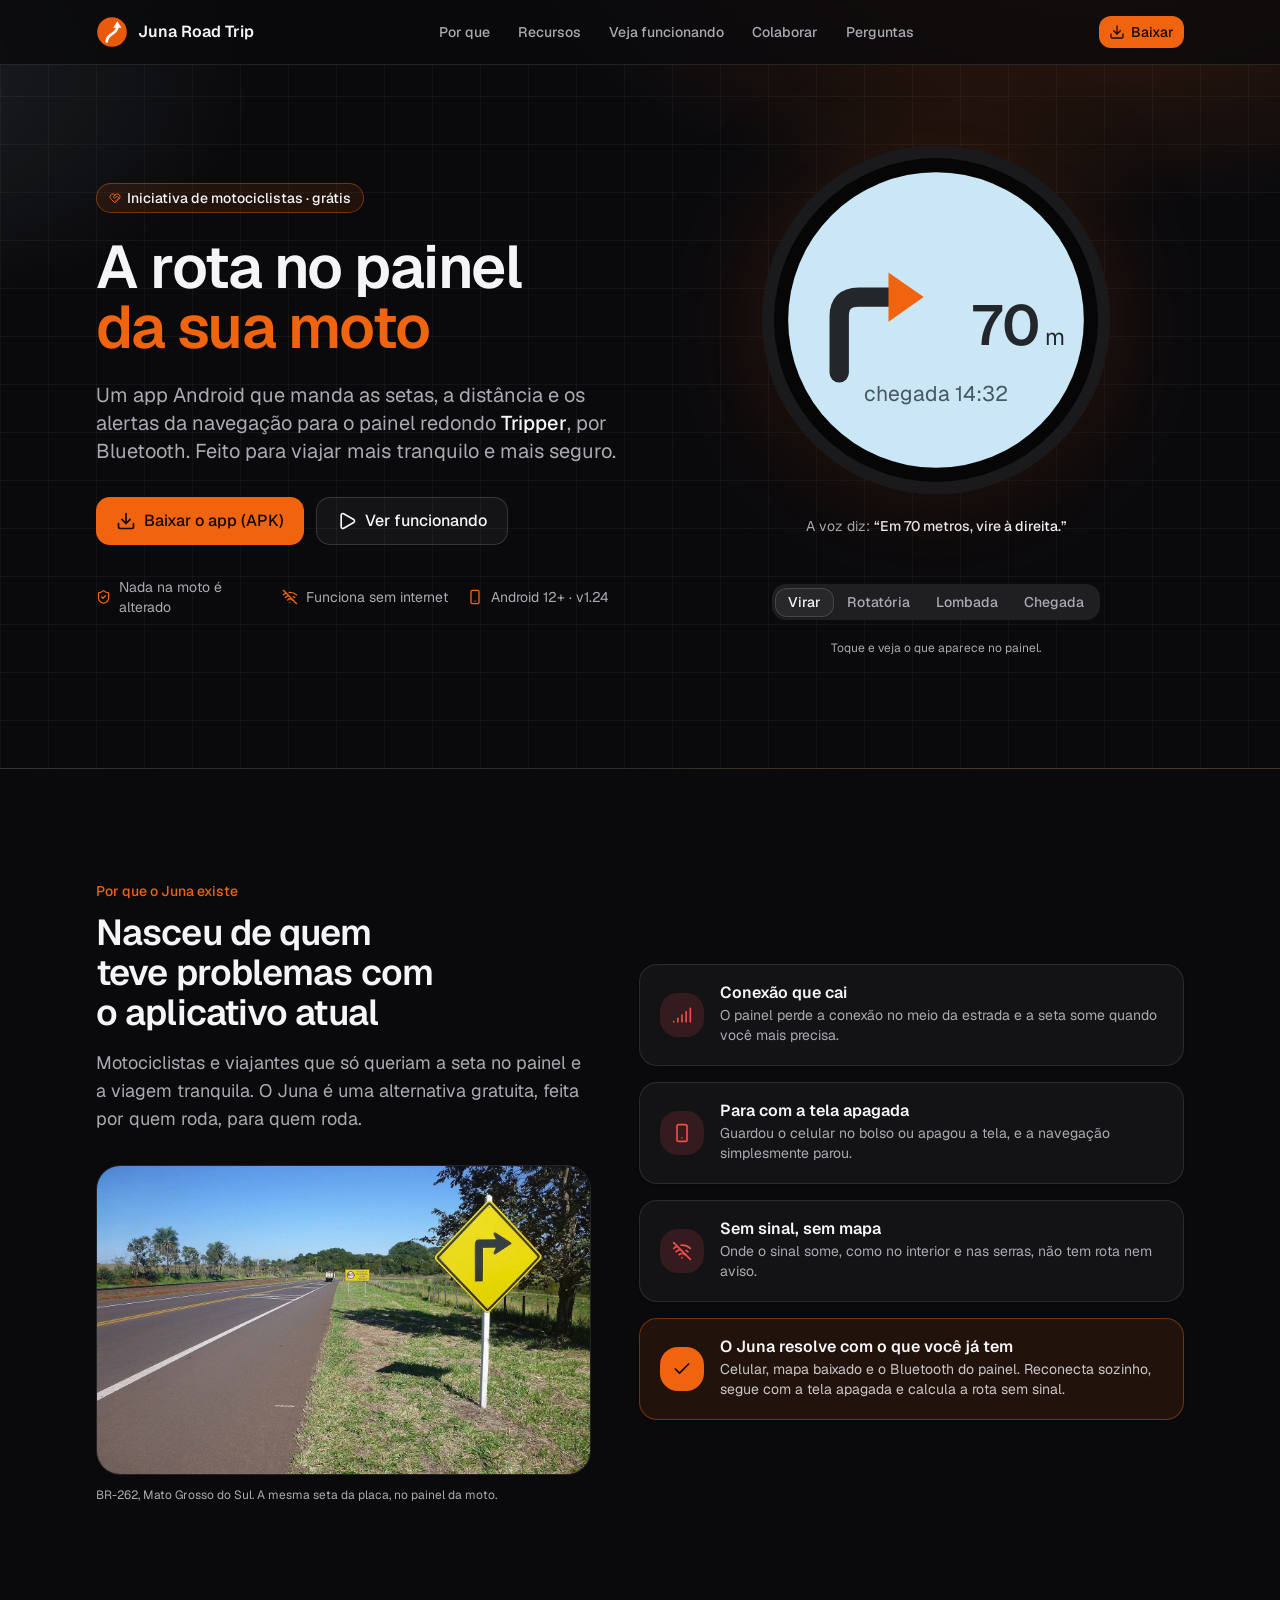
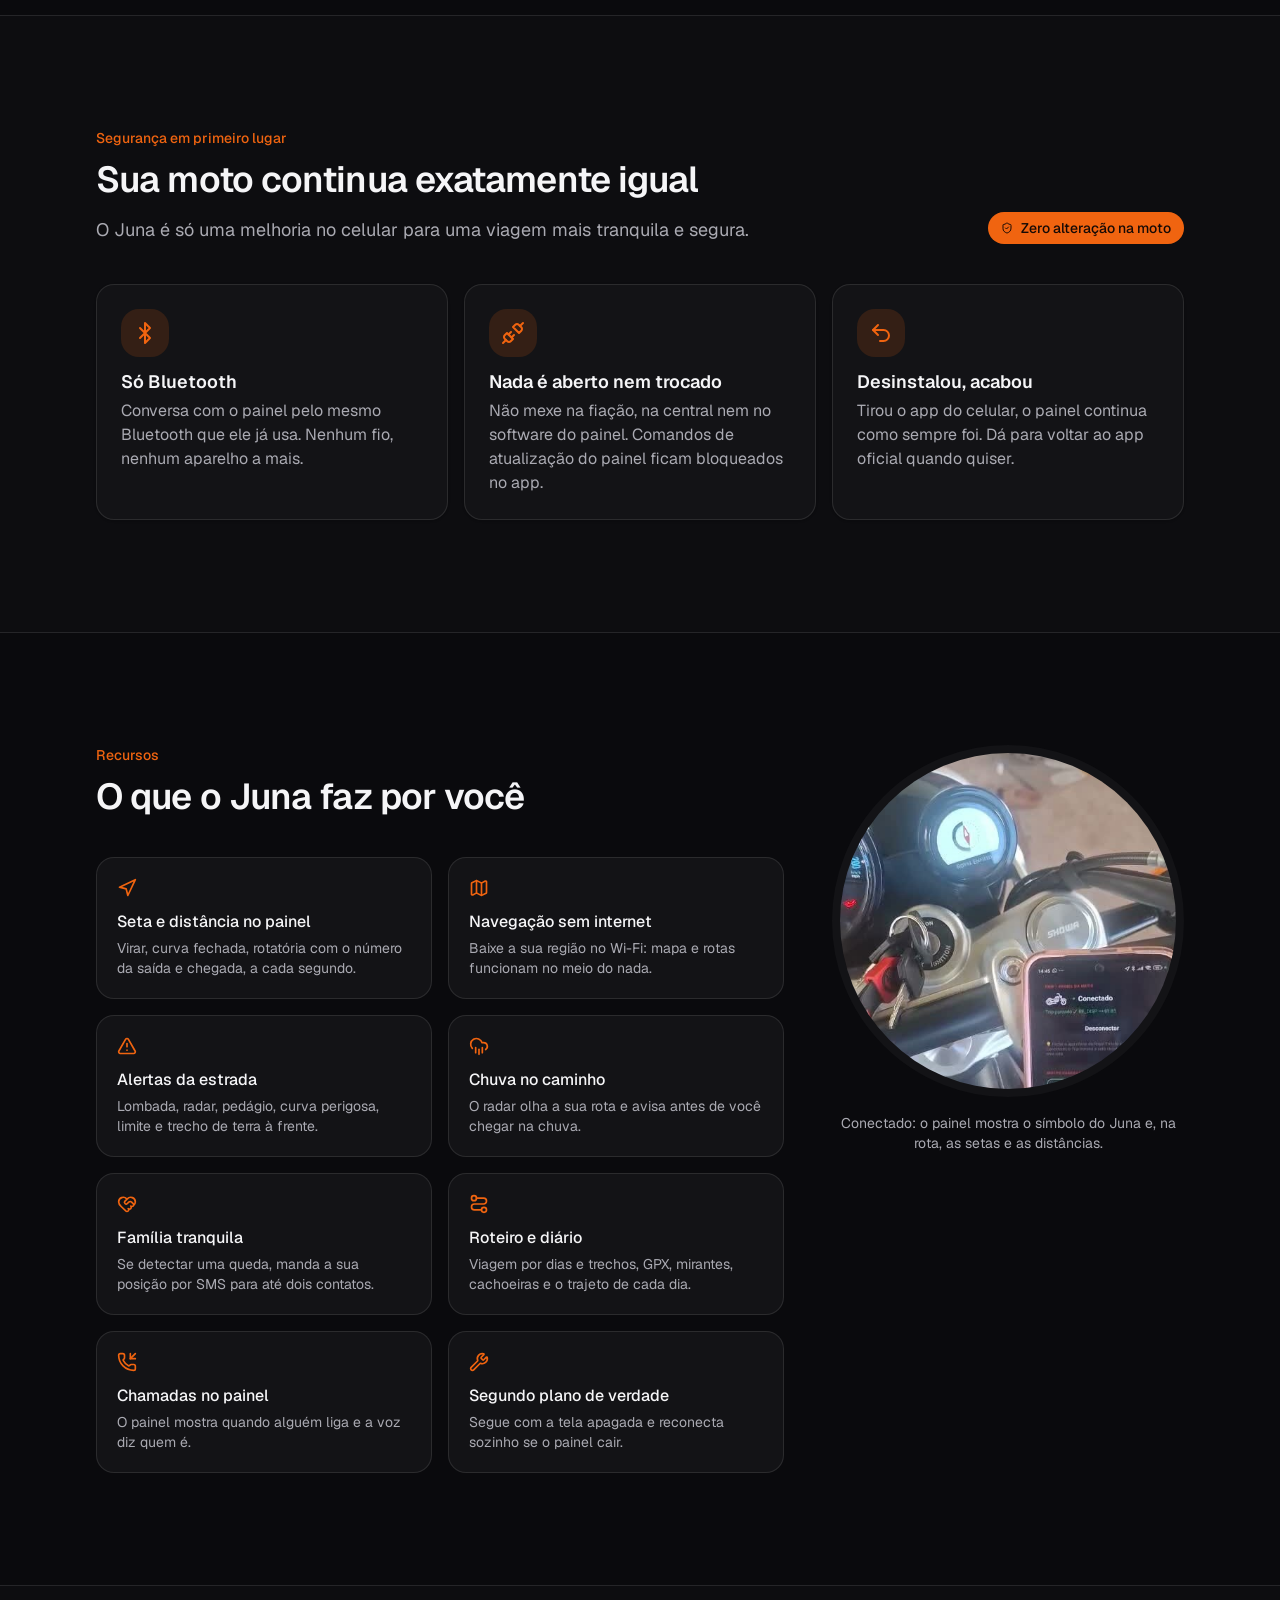
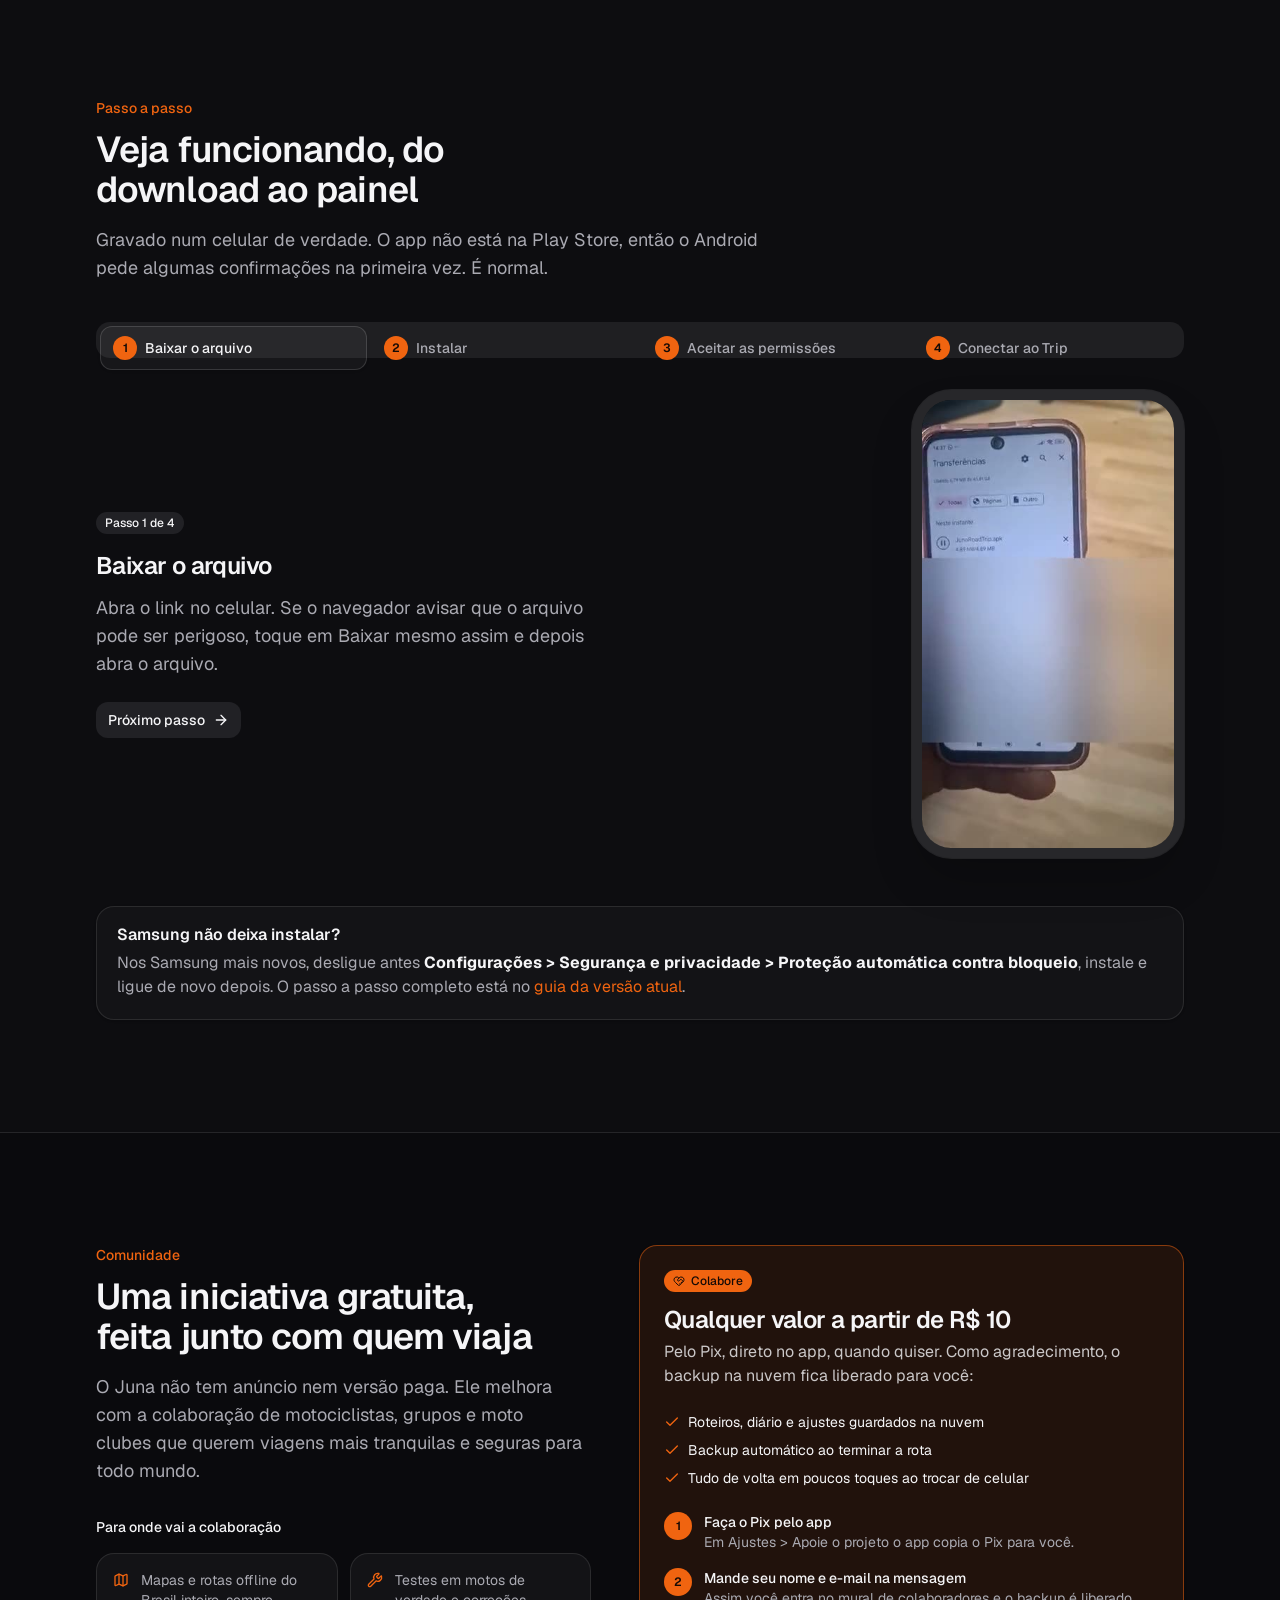
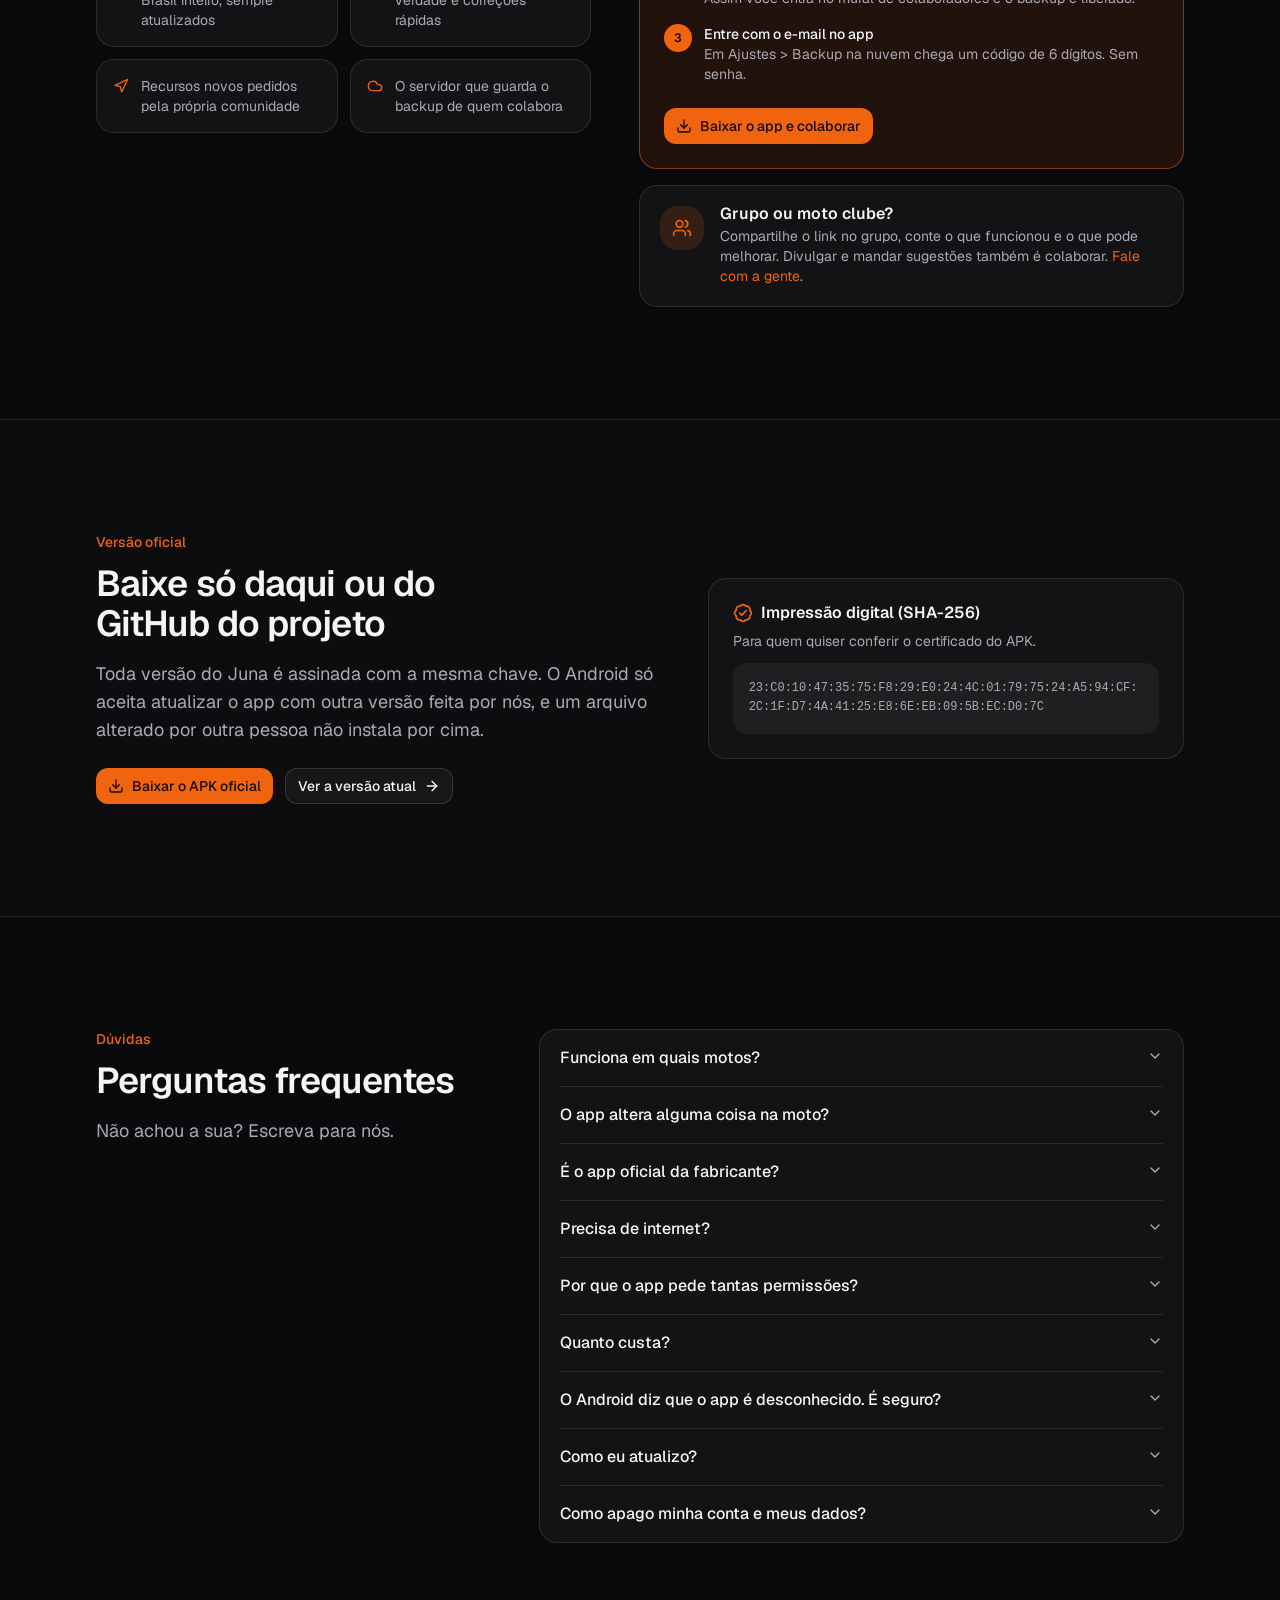
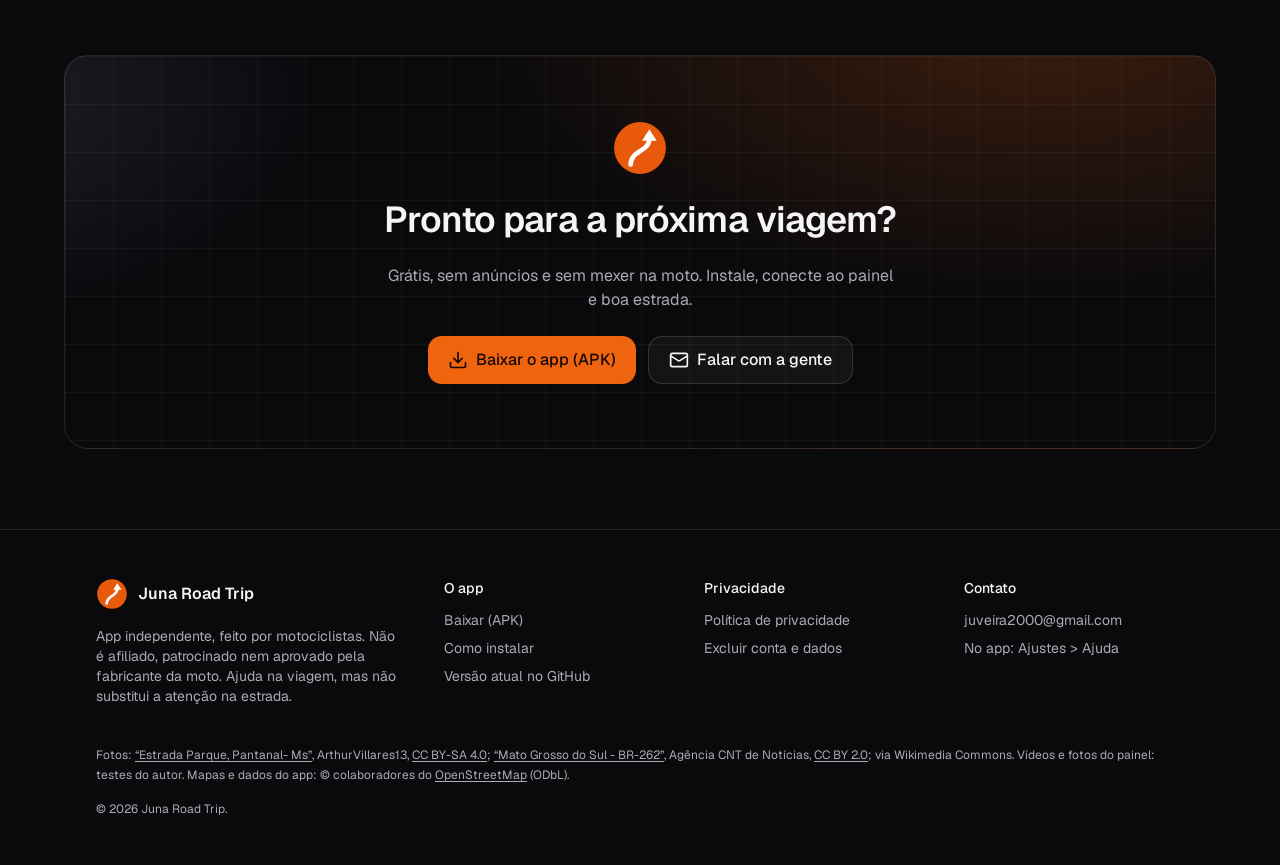
==== commit 18a34be5: "Add files via upload" ====
--- a/index.html
+++ b/index.html
@@ -10,9 +10,9 @@
 <meta property="og:description" content="A rota no painel Tripper da sua moto. App Android gratuito, feito por motociclistas, sem alterar nada na moto.">
 <meta property="og:image" content="https://juveira2000.github.io/juna-road-trip/assets/juna-conectado.jpg">
 <link rel="icon" href="data:image/svg+xml,%3Csvg xmlns='http://www.w3.org/2000/svg' viewBox='0 0 108 108'%3E%3Ccircle cx='54' cy='54' r='50' fill='%23E8590C'/%3E%3Cpath d='M36 86C36 58 72 62 72 36' stroke='%23fff' stroke-width='9' stroke-linecap='round' fill='none'/%3E%3Cpath d='M72 18 86 40H58Z' fill='%23fff'/%3E%3C/svg%3E">
-  <script type="module" crossorigin src="./assets/index-B6LtokuA.js"></script>
-  <link rel="modulepreload" crossorigin href="./assets/Layout-C4u1vUC3.js">
-  <link rel="stylesheet" crossorigin href="./assets/Layout-CtLMhdAZ.css">
+  <script type="module" crossorigin src="./assets/index-DEgTKpA8.js"></script>
+  <link rel="modulepreload" crossorigin href="./assets/Layout-CjOBgG19.js">
+  <link rel="stylesheet" crossorigin href="./assets/Layout-B4CUWWcy.css">
 </head>
 <body>
 <div id="root"></div>
--- a/assets/Layout-B4CUWWcy.css
+++ b/assets/Layout-B4CUWWcy.css
@@ -0,0 +1 @@
+@layer properties{@supports (((-webkit-hyphens:none)) and (not (margin-trim:block))) or ((-moz-orient:inline) and (not (color:rgb(from red r g b)))){*,:before,:after,::backdrop{--tw-translate-x:0;--tw-translate-y:0;--tw-translate-z:0;--tw-rotate-x:initial;--tw-rotate-y:initial;--tw-rotate-z:initial;--tw-skew-x:initial;--tw-skew-y:initial;--tw-space-y-reverse:0;--tw-border-style:solid;--tw-leading:initial;--tw-font-weight:initial;--tw-tracking:initial;--tw-shadow:0 0 #0000;--tw-shadow-color:initial;--tw-shadow-alpha:100%;--tw-inset-shadow:0 0 #0000;--tw-inset-shadow-color:initial;--tw-inset-shadow-alpha:100%;--tw-ring-color:initial;--tw-ring-shadow:0 0 #0000;--tw-inset-ring-color:initial;--tw-inset-ring-shadow:0 0 #0000;--tw-ring-inset:initial;--tw-ring-offset-width:0px;--tw-ring-offset-color:#fff;--tw-ring-offset-shadow:0 0 #0000;--tw-outline-style:solid;--tw-blur:initial;--tw-brightness:initial;--tw-contrast:initial;--tw-grayscale:initial;--tw-hue-rotate:initial;--tw-invert:initial;--tw-opacity:initial;--tw-saturate:initial;--tw-sepia:initial;--tw-drop-shadow:initial;--tw-drop-shadow-color:initial;--tw-drop-shadow-alpha:100%;--tw-drop-shadow-size:initial;--tw-backdrop-blur:initial;--tw-backdrop-brightness:initial;--tw-backdrop-contrast:initial;--tw-backdrop-grayscale:initial;--tw-backdrop-hue-rotate:initial;--tw-backdrop-invert:initial;--tw-backdrop-opacity:initial;--tw-backdrop-saturate:initial;--tw-backdrop-sepia:initial;--tw-duration:initial;--tw-scale-x:1;--tw-scale-y:1;--tw-scale-z:1;--tw-content:"";--tw-animation-delay:0s;--tw-animation-direction:normal;--tw-animation-duration:initial;--tw-animation-fill-mode:none;--tw-animation-iteration-count:1;--tw-enter-blur:0;--tw-enter-opacity:1;--tw-enter-rotate:0;--tw-enter-scale:1;--tw-enter-translate-x:0;--tw-enter-translate-y:0;--tw-exit-blur:0;--tw-exit-opacity:1;--tw-exit-rotate:0;--tw-exit-scale:1;--tw-exit-translate-x:0;--tw-exit-translate-y:0}}}@layer theme{:root,:host{--font-mono:ui-monospace, SFMono-Regular, Menlo, Monaco, Consolas, "Liberation Mono", "Courier New", monospace;--color-zinc-800:oklch(27.4% .006 286.033);--color-black:#000;--color-white:#fff;--spacing:.25rem;--container-xs:20rem;--container-sm:24rem;--container-lg:32rem;--container-xl:36rem;--container-2xl:42rem;--container-3xl:48rem;--container-6xl:72rem;--text-xs:.75rem;--text-xs--line-height:calc(1 / .75);--text-sm:.875rem;--text-sm--line-height:calc(1.25 / .875);--text-base:1rem;--text-base--line-height: 1.5 ;--text-lg:1.125rem;--text-lg--line-height:calc(1.75 / 1.125);--text-xl:1.25rem;--text-xl--line-height:calc(1.75 / 1.25);--text-2xl:1.5rem;--text-2xl--line-height:calc(2 / 1.5);--text-3xl:1.875rem;--text-3xl--line-height: 1.2 ;--text-4xl:2.25rem;--text-4xl--line-height:calc(2.5 / 2.25);--text-5xl:3rem;--text-5xl--line-height:1;--text-6xl:3.75rem;--text-6xl--line-height:1;--font-weight-medium:500;--font-weight-semibold:600;--tracking-tight:-.025em;--leading-relaxed:1.625;--radius-3xl:1.5rem;--drop-shadow-2xl:0 25px 25px #00000026;--blur-lg:16px;--blur-3xl:64px;--default-transition-duration:.15s;--default-transition-timing-function:cubic-bezier(.4, 0, .2, 1);--default-font-family:"Geist Variable", ui-sans-serif, system-ui, sans-serif;--default-mono-font-family:var(--font-mono)}}@layer base{*,:after,:before,::backdrop{box-sizing:border-box;border:0 solid;margin:0;padding:0}::file-selector-button{box-sizing:border-box;border:0 solid;margin:0;padding:0}html,:host{-webkit-text-size-adjust:100%;tab-size:4;line-height:1.5;font-family:var(--default-font-family,-apple-system, BlinkMacSystemFont, "Segoe UI", Roboto, "Helvetica Neue", "Noto Sans", Arial, sans-serif, "Apple Color Emoji", "Segoe UI Emoji", "Segoe UI Symbol", "Noto Color Emoji");font-feature-settings:var(--default-font-feature-settings,normal);font-variation-settings:var(--default-font-variation-settings,normal);-webkit-tap-highlight-color:transparent}hr{height:0;color:inherit;border-top-width:1px}abbr:where([title]){-webkit-text-decoration:underline dotted;text-decoration:underline dotted}h1,h2,h3,h4,h5,h6{font-size:inherit;font-weight:inherit}a{color:inherit;-webkit-text-decoration:inherit;text-decoration:inherit}b,strong{font-weight:bolder}code,kbd,samp,pre{font-family:var(--default-mono-font-family,ui-monospace, SFMono-Regular, Menlo, Monaco, Consolas, "Liberation Mono", "Courier New", monospace);font-feature-settings:var(--default-mono-font-feature-settings,normal);font-variation-settings:var(--default-mono-font-variation-settings,normal);font-size:1em}small{font-size:80%}sub,sup{vertical-align:baseline;font-size:75%;line-height:0;position:relative}sub{bottom:-.25em}sup{top:-.5em}table{text-indent:0;border-color:inherit;border-collapse:collapse}:-moz-focusring:where(:not(iframe)){outline:auto}progress{vertical-align:baseline}summary{display:list-item}ol,ul,menu{list-style:none}img,svg,video,canvas,audio,iframe,embed,object{vertical-align:middle;display:block}img,video{max-width:100%;height:auto}button,input,select,optgroup,textarea{font:inherit;font-feature-settings:inherit;font-variation-settings:inherit;letter-spacing:inherit;color:inherit;opacity:1;background-color:#0000;border-radius:0}::file-selector-button{font:inherit;font-feature-settings:inherit;font-variation-settings:inherit;letter-spacing:inherit;color:inherit;opacity:1;background-color:#0000;border-radius:0}:where(select:is([multiple],[size])) optgroup{font-weight:bolder}:where(select:is([multiple],[size])) optgroup option{padding-inline-start:20px}::file-selector-button{margin-inline-end:4px}::placeholder{opacity:1}@supports (not ((-webkit-appearance:-apple-pay-button))) or (contain-intrinsic-size:1px){::placeholder{color:currentColor}@supports (color:color-mix(in lab,red,red)){::placeholder{color:color-mix(in oklab,currentcolor 50%,transparent)}}}textarea{resize:vertical}::-webkit-search-decoration{-webkit-appearance:none}::-webkit-date-and-time-value{min-height:1lh;text-align:inherit}::-webkit-datetime-edit{display:inline-flex}::-webkit-datetime-edit-fields-wrapper{padding:0}::-webkit-datetime-edit{padding-block:0}::-webkit-datetime-edit-year-field{padding-block:0}::-webkit-datetime-edit-month-field{padding-block:0}::-webkit-datetime-edit-day-field{padding-block:0}::-webkit-datetime-edit-hour-field{padding-block:0}::-webkit-datetime-edit-minute-field{padding-block:0}::-webkit-datetime-edit-second-field{padding-block:0}::-webkit-datetime-edit-millisecond-field{padding-block:0}::-webkit-datetime-edit-meridiem-field{padding-block:0}::-webkit-calendar-picker-indicator{line-height:1}:-moz-ui-invalid{box-shadow:none}button,input:where([type=button],[type=reset],[type=submit]){appearance:button}::file-selector-button{appearance:button}::-webkit-inner-spin-button{height:auto}::-webkit-outer-spin-button{height:auto}[hidden]:where(:not([hidden=until-found])){display:none!important}*{border-color:var(--border);outline-color:var(--ring)}@supports (color:color-mix(in lab,red,red)){*{outline-color:color-mix(in oklab,var(--ring) 50%,transparent)}}html{scroll-behavior:smooth;scroll-padding-top:5rem}body{background-color:var(--background);color:var(--foreground);-webkit-font-smoothing:antialiased;-moz-osx-font-smoothing:grayscale;font-feature-settings:"ss01","cv11"}::selection{background-color:var(--primary);color:var(--primary-foreground)}}@layer components;@layer utilities{.\@container\/card-header{container:card-header/inline-size}.pointer-events-none{pointer-events:none}.absolute{position:absolute}.fixed{position:fixed}.relative{position:relative}.sticky{position:sticky}.inset-6{inset:calc(var(--spacing) * 6)}.inset-x-0{inset-inline:0}.top-0{top:0}.top-24{top:calc(var(--spacing) * 24)}.z-50{z-index:50}.col-start-2{grid-column-start:2}.row-span-2{grid-row:span 2/span 2}.row-start-1{grid-row-start:1}.mx-auto{margin-inline:auto}.mt-0\.5{margin-top:calc(var(--spacing) * .5)}.mt-1{margin-top:var(--spacing)}.mt-2{margin-top:calc(var(--spacing) * 2)}.mt-3{margin-top:calc(var(--spacing) * 3)}.mt-4{margin-top:calc(var(--spacing) * 4)}.mt-5{margin-top:calc(var(--spacing) * 5)}.mt-6{margin-top:calc(var(--spacing) * 6)}.mt-8{margin-top:calc(var(--spacing) * 8)}.mt-10{margin-top:calc(var(--spacing) * 10)}.mt-12{margin-top:calc(var(--spacing) * 12)}.mb-2{margin-bottom:calc(var(--spacing) * 2)}.mb-3{margin-bottom:calc(var(--spacing) * 3)}.mb-4{margin-bottom:calc(var(--spacing) * 4)}.mb-6{margin-bottom:calc(var(--spacing) * 6)}.block{display:block}.flex{display:flex}.grid{display:grid}.hidden{display:none}.inline-flex{display:inline-flex}.aspect-\[9\/16\]{aspect-ratio:9/16}.aspect-\[16\/10\]{aspect-ratio:16/10}.aspect-square{aspect-ratio:1}.size-4{width:calc(var(--spacing) * 4);height:calc(var(--spacing) * 4)}.size-5{width:calc(var(--spacing) * 5);height:calc(var(--spacing) * 5)}.size-6{width:calc(var(--spacing) * 6);height:calc(var(--spacing) * 6)}.size-7{width:calc(var(--spacing) * 7);height:calc(var(--spacing) * 7)}.size-8{width:calc(var(--spacing) * 8);height:calc(var(--spacing) * 8)}.size-9{width:calc(var(--spacing) * 9);height:calc(var(--spacing) * 9)}.size-10{width:calc(var(--spacing) * 10);height:calc(var(--spacing) * 10)}.size-11{width:calc(var(--spacing) * 11);height:calc(var(--spacing) * 11)}.size-12{width:calc(var(--spacing) * 12);height:calc(var(--spacing) * 12)}.size-14{width:calc(var(--spacing) * 14);height:calc(var(--spacing) * 14)}.h-6{height:calc(var(--spacing) * 6)}.h-8{height:calc(var(--spacing) * 8)}.h-9{height:calc(var(--spacing) * 9)}.h-10{height:calc(var(--spacing) * 10)}.h-11{height:calc(var(--spacing) * 11)}.h-12{height:calc(var(--spacing) * 12)}.h-16{height:calc(var(--spacing) * 16)}.h-\[calc\(100\%-1px\)\]{height:calc(100% - 1px)}.h-auto{height:auto}.min-h-12{min-height:calc(var(--spacing) * 12)}.w-fit{width:fit-content}.w-full{width:100%}.max-w-2xl{max-width:var(--container-2xl)}.max-w-3xl{max-width:var(--container-3xl)}.max-w-6xl{max-width:var(--container-6xl)}.max-w-\[17rem\]{max-width:17rem}.max-w-\[22rem\]{max-width:22rem}.max-w-lg{max-width:var(--container-lg)}.max-w-sm{max-width:var(--container-sm)}.max-w-xl{max-width:var(--container-xl)}.max-w-xs{max-width:var(--container-xs)}.flex-1{flex:1}.shrink-0{flex-shrink:0}.translate-y-0\.5{--tw-translate-y:calc(var(--spacing) * .5);translate:var(--tw-translate-x) var(--tw-translate-y)}.transform{transform:var(--tw-rotate-x, ) var(--tw-rotate-y, ) var(--tw-rotate-z, ) var(--tw-skew-x, ) var(--tw-skew-y, )}.scroll-mt-20{scroll-margin-top:calc(var(--spacing) * 20)}.scroll-mt-24{scroll-margin-top:calc(var(--spacing) * 24)}.auto-rows-min{grid-auto-rows:min-content}.grid-cols-2{grid-template-columns:repeat(2,minmax(0,1fr))}.grid-rows-\[auto_auto\]{grid-template-rows:auto auto}.flex-col{flex-direction:column}.flex-wrap{flex-wrap:wrap}.place-items-center{place-items:center}.items-center{align-items:center}.items-start{align-items:flex-start}.justify-between{justify-content:space-between}.justify-center{justify-content:center}.justify-start{justify-content:flex-start}.gap-1{gap:var(--spacing)}.gap-1\.5{gap:calc(var(--spacing) * 1.5)}.gap-2{gap:calc(var(--spacing) * 2)}.gap-2\.5{gap:calc(var(--spacing) * 2.5)}.gap-3{gap:calc(var(--spacing) * 3)}.gap-4{gap:calc(var(--spacing) * 4)}.gap-5{gap:calc(var(--spacing) * 5)}.gap-6{gap:calc(var(--spacing) * 6)}.gap-8{gap:calc(var(--spacing) * 8)}.gap-10{gap:calc(var(--spacing) * 10)}.gap-12{gap:calc(var(--spacing) * 12)}:where(.space-y-1>:not(:last-child)){--tw-space-y-reverse:0;margin-block-start:calc(var(--spacing) * var(--tw-space-y-reverse));margin-block-end:calc(var(--spacing) * calc(1 - var(--tw-space-y-reverse)))}:where(.space-y-2>:not(:last-child)){--tw-space-y-reverse:0;margin-block-start:calc(calc(var(--spacing) * 2) * var(--tw-space-y-reverse));margin-block-end:calc(calc(var(--spacing) * 2) * calc(1 - var(--tw-space-y-reverse)))}:where(.space-y-4>:not(:last-child)){--tw-space-y-reverse:0;margin-block-start:calc(calc(var(--spacing) * 4) * var(--tw-space-y-reverse));margin-block-end:calc(calc(var(--spacing) * 4) * calc(1 - var(--tw-space-y-reverse)))}:where(.space-y-14>:not(:last-child)){--tw-space-y-reverse:0;margin-block-start:calc(calc(var(--spacing) * 14) * var(--tw-space-y-reverse));margin-block-end:calc(calc(var(--spacing) * 14) * calc(1 - var(--tw-space-y-reverse)))}.self-start{align-self:flex-start}.justify-self-end{justify-self:flex-end}.truncate{text-overflow:ellipsis;white-space:nowrap;overflow:hidden}.overflow-hidden{overflow:hidden}.rounded-2xl{border-radius:calc(var(--radius) + 10px)}.rounded-3xl{border-radius:var(--radius-3xl)}.rounded-\[1\.8rem\]{border-radius:1.8rem}.rounded-\[2\.5rem\]{border-radius:2.5rem}.rounded-full{border-radius:2147483647px}.rounded-lg{border-radius:var(--radius)}.rounded-md{border-radius:calc(var(--radius) - 2px)}.rounded-xl{border-radius:calc(var(--radius) + 4px)}.border{border-style:var(--tw-border-style);border-width:1px}.border-8{border-style:var(--tw-border-style);border-width:8px}.border-\[10px\]{border-style:var(--tw-border-style);border-width:10px}.border-y{border-block-style:var(--tw-border-style);border-block-width:1px}.border-t{border-top-style:var(--tw-border-style);border-top-width:1px}.border-b{border-bottom-style:var(--tw-border-style);border-bottom-width:1px}.border-border{border-color:var(--border)}.border-card{border-color:var(--card)}.border-primary\/40{border-color:var(--primary)}@supports (color:color-mix(in lab,red,red)){.border-primary\/40{border-color:color-mix(in oklab,var(--primary) 40%,transparent)}}.border-primary\/50{border-color:var(--primary)}@supports (color:color-mix(in lab,red,red)){.border-primary\/50{border-color:color-mix(in oklab,var(--primary) 50%,transparent)}}.border-transparent{border-color:#0000}.border-zinc-800{border-color:var(--color-zinc-800)}.bg-background,.bg-background\/75{background-color:var(--background)}@supports (color:color-mix(in lab,red,red)){.bg-background\/75{background-color:color-mix(in oklab,var(--background) 75%,transparent)}}.bg-black{background-color:var(--color-black)}.bg-card,.bg-card\/40{background-color:var(--card)}@supports (color:color-mix(in lab,red,red)){.bg-card\/40{background-color:color-mix(in oklab,var(--card) 40%,transparent)}}.bg-destructive,.bg-destructive\/15{background-color:var(--destructive)}@supports (color:color-mix(in lab,red,red)){.bg-destructive\/15{background-color:color-mix(in oklab,var(--destructive) 15%,transparent)}}.bg-muted{background-color:var(--muted)}.bg-primary,.bg-primary\/10{background-color:var(--primary)}@supports (color:color-mix(in lab,red,red)){.bg-primary\/10{background-color:color-mix(in oklab,var(--primary) 10%,transparent)}}.bg-primary\/15{background-color:var(--primary)}@supports (color:color-mix(in lab,red,red)){.bg-primary\/15{background-color:color-mix(in oklab,var(--primary) 15%,transparent)}}.bg-primary\/25{background-color:var(--primary)}@supports (color:color-mix(in lab,red,red)){.bg-primary\/25{background-color:color-mix(in oklab,var(--primary) 25%,transparent)}}.bg-secondary{background-color:var(--secondary)}.bg-transparent{background-color:#0000}.object-cover{object-fit:cover}.p-1{padding:var(--spacing)}.p-4{padding:calc(var(--spacing) * 4)}.p-5{padding:calc(var(--spacing) * 5)}.p-\[3px\]{padding:3px}.px-2{padding-inline:calc(var(--spacing) * 2)}.px-3{padding-inline:calc(var(--spacing) * 3)}.px-4{padding-inline:calc(var(--spacing) * 4)}.px-5{padding-inline:calc(var(--spacing) * 5)}.px-6{padding-inline:calc(var(--spacing) * 6)}.px-7{padding-inline:calc(var(--spacing) * 7)}.py-0\.5{padding-block:calc(var(--spacing) * .5)}.py-1{padding-block:var(--spacing)}.py-2{padding-block:calc(var(--spacing) * 2)}.py-3{padding-block:calc(var(--spacing) * 3)}.py-4{padding-block:calc(var(--spacing) * 4)}.py-5{padding-block:calc(var(--spacing) * 5)}.py-6{padding-block:calc(var(--spacing) * 6)}.py-12{padding-block:calc(var(--spacing) * 12)}.py-16{padding-block:calc(var(--spacing) * 16)}.py-20{padding-block:calc(var(--spacing) * 20)}.pt-0{padding-top:0}.pt-28{padding-top:calc(var(--spacing) * 28)}.pt-32{padding-top:calc(var(--spacing) * 32)}.pb-4{padding-bottom:calc(var(--spacing) * 4)}.pb-16{padding-bottom:calc(var(--spacing) * 16)}.pb-20{padding-bottom:calc(var(--spacing) * 20)}.text-center{text-align:center}.text-left{text-align:left}.font-mono{font-family:var(--font-mono)}.text-2xl{font-size:var(--text-2xl);line-height:var(--tw-leading,var(--text-2xl--line-height))}.text-3xl{font-size:var(--text-3xl);line-height:var(--tw-leading,var(--text-3xl--line-height))}.text-4xl{font-size:var(--text-4xl);line-height:var(--tw-leading,var(--text-4xl--line-height))}.text-base{font-size:var(--text-base);line-height:var(--tw-leading,var(--text-base--line-height))}.text-lg{font-size:var(--text-lg);line-height:var(--tw-leading,var(--text-lg--line-height))}.text-sm{font-size:var(--text-sm);line-height:var(--tw-leading,var(--text-sm--line-height))}.text-xs{font-size:var(--text-xs);line-height:var(--tw-leading,var(--text-xs--line-height))}.leading-none{--tw-leading:1;line-height:1}.leading-relaxed{--tw-leading:var(--leading-relaxed);line-height:var(--leading-relaxed)}.font-medium{--tw-font-weight:var(--font-weight-medium);font-weight:var(--font-weight-medium)}.font-semibold{--tw-font-weight:var(--font-weight-semibold);font-weight:var(--font-weight-semibold)}.tracking-tight{--tw-tracking:var(--tracking-tight);letter-spacing:var(--tracking-tight)}.text-balance{text-wrap:balance}.text-pretty{text-wrap:pretty}.break-all{word-break:break-all}.whitespace-nowrap{white-space:nowrap}.text-card-foreground{color:var(--card-foreground)}.text-destructive{color:var(--destructive)}.text-foreground,.text-foreground\/60{color:var(--foreground)}@supports (color:color-mix(in lab,red,red)){.text-foreground\/60{color:color-mix(in oklab,var(--foreground) 60%,transparent)}}.text-foreground\/80{color:var(--foreground)}@supports (color:color-mix(in lab,red,red)){.text-foreground\/80{color:color-mix(in oklab,var(--foreground) 80%,transparent)}}.text-muted-foreground{color:var(--muted-foreground)}.text-primary{color:var(--primary)}.text-primary-foreground{color:var(--primary-foreground)}.text-secondary-foreground{color:var(--secondary-foreground)}.text-white{color:var(--color-white)}.underline{text-decoration-line:underline}.underline-offset-2{text-underline-offset:2px}.underline-offset-4{text-underline-offset:4px}.shadow-2xl{--tw-shadow:0 25px 50px -12px var(--tw-shadow-color,#00000040);box-shadow:var(--tw-inset-shadow),var(--tw-inset-ring-shadow),var(--tw-ring-offset-shadow),var(--tw-ring-shadow),var(--tw-shadow)}.shadow-sm{--tw-shadow:0 1px 3px 0 var(--tw-shadow-color,#0000001a), 0 1px 2px -1px var(--tw-shadow-color,#0000001a);box-shadow:var(--tw-inset-shadow),var(--tw-inset-ring-shadow),var(--tw-ring-offset-shadow),var(--tw-ring-shadow),var(--tw-shadow)}.shadow-xs{--tw-shadow:0 1px 2px 0 var(--tw-shadow-color,#0000000d);box-shadow:var(--tw-inset-shadow),var(--tw-inset-ring-shadow),var(--tw-ring-offset-shadow),var(--tw-ring-shadow),var(--tw-shadow)}.ring-1{--tw-ring-shadow:var(--tw-ring-inset, ) 0 0 0 calc(1px + var(--tw-ring-offset-width)) var(--tw-ring-color,currentcolor);box-shadow:var(--tw-inset-shadow),var(--tw-inset-ring-shadow),var(--tw-ring-offset-shadow),var(--tw-ring-shadow),var(--tw-shadow)}.ring-white\/10{--tw-ring-color:#ffffff1a}@supports (color:color-mix(in lab,red,red)){.ring-white\/10{--tw-ring-color:color-mix(in oklab, var(--color-white) 10%, transparent)}}.outline{outline-style:var(--tw-outline-style);outline-width:1px}.blur-3xl{--tw-blur:blur(var(--blur-3xl));filter:var(--tw-blur, ) var(--tw-brightness, ) var(--tw-contrast, ) var(--tw-grayscale, ) var(--tw-hue-rotate, ) var(--tw-invert, ) var(--tw-saturate, ) var(--tw-sepia, ) var(--tw-drop-shadow, )}.drop-shadow-2xl{--tw-drop-shadow-size:drop-shadow(0 25px 25px var(--tw-drop-shadow-color,#00000026));--tw-drop-shadow:drop-shadow(var(--drop-shadow-2xl));filter:var(--tw-blur, ) var(--tw-brightness, ) var(--tw-contrast, ) var(--tw-grayscale, ) var(--tw-hue-rotate, ) var(--tw-invert, ) var(--tw-saturate, ) var(--tw-sepia, ) var(--tw-drop-shadow, )}.backdrop-blur-lg{--tw-backdrop-blur:blur(var(--blur-lg));-webkit-backdrop-filter:var(--tw-backdrop-blur, ) var(--tw-backdrop-brightness, ) var(--tw-backdrop-contrast, ) var(--tw-backdrop-grayscale, ) var(--tw-backdrop-hue-rotate, ) var(--tw-backdrop-invert, ) var(--tw-backdrop-opacity, ) var(--tw-backdrop-saturate, ) var(--tw-backdrop-sepia, );backdrop-filter:var(--tw-backdrop-blur, ) var(--tw-backdrop-brightness, ) var(--tw-backdrop-contrast, ) var(--tw-backdrop-grayscale, ) var(--tw-backdrop-hue-rotate, ) var(--tw-backdrop-invert, ) var(--tw-backdrop-opacity, ) var(--tw-backdrop-saturate, ) var(--tw-backdrop-sepia, )}.transition-\[color\,box-shadow\]{transition-property:color,box-shadow;transition-timing-function:var(--tw-ease,var(--default-transition-timing-function));transition-duration:var(--tw-duration,var(--default-transition-duration))}.transition-all{transition-property:all;transition-timing-function:var(--tw-ease,var(--default-transition-timing-function));transition-duration:var(--tw-duration,var(--default-transition-duration))}.transition-colors{transition-property:color,background-color,border-color,outline-color,text-decoration-color,fill,stroke,--tw-gradient-from,--tw-gradient-via,--tw-gradient-to;transition-timing-function:var(--tw-ease,var(--default-transition-timing-function));transition-duration:var(--tw-duration,var(--default-transition-duration))}.transition-transform{transition-property:transform,translate,scale,rotate;transition-timing-function:var(--tw-ease,var(--default-transition-timing-function));transition-duration:var(--tw-duration,var(--default-transition-duration))}.duration-200{--tw-duration:.2s;transition-duration:.2s}.outline-none{--tw-outline-style:none;outline-style:none}@media(hover:hover){:is(:where(.group):hover .group-hover\:scale-110){--tw-scale-x:110%;--tw-scale-y:110%;--tw-scale-z:110%;scale:var(--tw-scale-x) var(--tw-scale-y)}}:is(:where(.group\/tabs)[data-orientation=horizontal] .group-data-\[orientation\=horizontal\]\/tabs\:h-9){height:calc(var(--spacing) * 9)}:is(:where(.group\/tabs)[data-orientation=vertical] .group-data-\[orientation\=vertical\]\/tabs\:h-fit){height:fit-content}:is(:where(.group\/tabs)[data-orientation=vertical] .group-data-\[orientation\=vertical\]\/tabs\:w-full){width:100%}:is(:where(.group\/tabs)[data-orientation=vertical] .group-data-\[orientation\=vertical\]\/tabs\:flex-col){flex-direction:column}:is(:where(.group\/tabs)[data-orientation=vertical] .group-data-\[orientation\=vertical\]\/tabs\:justify-start){justify-content:flex-start}:is(:where(.group\/tabs-list)[data-variant=line] .group-data-\[variant\=line\]\/tabs-list\:bg-transparent){background-color:#0000}.after\:absolute:after{content:var(--tw-content);position:absolute}.after\:bg-foreground:after{content:var(--tw-content);background-color:var(--foreground)}.after\:opacity-0:after{content:var(--tw-content);opacity:0}.after\:transition-opacity:after{content:var(--tw-content);transition-property:opacity;transition-timing-function:var(--tw-ease,var(--default-transition-timing-function));transition-duration:var(--tw-duration,var(--default-transition-duration))}:is(:where(.group\/tabs)[data-orientation=horizontal] .group-data-\[orientation\=horizontal\]\/tabs\:after\:inset-x-0):after{content:var(--tw-content);inset-inline:0}:is(:where(.group\/tabs)[data-orientation=horizontal] .group-data-\[orientation\=horizontal\]\/tabs\:after\:bottom-\[-5px\]):after{content:var(--tw-content);bottom:-5px}:is(:where(.group\/tabs)[data-orientation=horizontal] .group-data-\[orientation\=horizontal\]\/tabs\:after\:h-0\.5):after{content:var(--tw-content);height:calc(var(--spacing) * .5)}:is(:where(.group\/tabs)[data-orientation=vertical] .group-data-\[orientation\=vertical\]\/tabs\:after\:inset-y-0):after{content:var(--tw-content);inset-block:0}:is(:where(.group\/tabs)[data-orientation=vertical] .group-data-\[orientation\=vertical\]\/tabs\:after\:-right-1):after{content:var(--tw-content);right:calc(var(--spacing) * -1)}:is(:where(.group\/tabs)[data-orientation=vertical] .group-data-\[orientation\=vertical\]\/tabs\:after\:w-0\.5):after{content:var(--tw-content);width:calc(var(--spacing) * .5)}.last\:border-b-0:last-child{border-bottom-style:var(--tw-border-style);border-bottom-width:0}@media(hover:hover){.hover\:border-primary\/50:hover{border-color:var(--primary)}@supports (color:color-mix(in lab,red,red)){.hover\:border-primary\/50:hover{border-color:color-mix(in oklab,var(--primary) 50%,transparent)}}.hover\:bg-accent:hover{background-color:var(--accent)}.hover\:bg-destructive\/90:hover{background-color:var(--destructive)}@supports (color:color-mix(in lab,red,red)){.hover\:bg-destructive\/90:hover{background-color:color-mix(in oklab,var(--destructive) 90%,transparent)}}.hover\:bg-primary\/90:hover{background-color:var(--primary)}@supports (color:color-mix(in lab,red,red)){.hover\:bg-primary\/90:hover{background-color:color-mix(in oklab,var(--primary) 90%,transparent)}}.hover\:bg-secondary\/80:hover{background-color:var(--secondary)}@supports (color:color-mix(in lab,red,red)){.hover\:bg-secondary\/80:hover{background-color:color-mix(in oklab,var(--secondary) 80%,transparent)}}.hover\:text-accent-foreground:hover{color:var(--accent-foreground)}.hover\:text-foreground:hover{color:var(--foreground)}.hover\:underline:hover{text-decoration-line:underline}}.focus-visible\:border-ring:focus-visible{border-color:var(--ring)}.focus-visible\:ring-\[3px\]:focus-visible{--tw-ring-shadow:var(--tw-ring-inset, ) 0 0 0 calc(3px + var(--tw-ring-offset-width)) var(--tw-ring-color,currentcolor);box-shadow:var(--tw-inset-shadow),var(--tw-inset-ring-shadow),var(--tw-ring-offset-shadow),var(--tw-ring-shadow),var(--tw-shadow)}.focus-visible\:ring-destructive\/20:focus-visible{--tw-ring-color:var(--destructive)}@supports (color:color-mix(in lab,red,red)){.focus-visible\:ring-destructive\/20:focus-visible{--tw-ring-color:color-mix(in oklab, var(--destructive) 20%, transparent)}}.focus-visible\:ring-ring\/50:focus-visible{--tw-ring-color:var(--ring)}@supports (color:color-mix(in lab,red,red)){.focus-visible\:ring-ring\/50:focus-visible{--tw-ring-color:color-mix(in oklab, var(--ring) 50%, transparent)}}.focus-visible\:outline-1:focus-visible{outline-style:var(--tw-outline-style);outline-width:1px}.focus-visible\:outline-ring:focus-visible{outline-color:var(--ring)}.disabled\:pointer-events-none:disabled{pointer-events:none}.disabled\:opacity-50:disabled{opacity:.5}.has-data-\[slot\=card-action\]\:grid-cols-\[1fr_auto\]:has([data-slot=card-action]){grid-template-columns:1fr auto}.has-\[\>svg\]\:px-1\.5:has(>svg){padding-inline:calc(var(--spacing) * 1.5)}.has-\[\>svg\]\:px-2\.5:has(>svg){padding-inline:calc(var(--spacing) * 2.5)}.has-\[\>svg\]\:px-3:has(>svg){padding-inline:calc(var(--spacing) * 3)}.has-\[\>svg\]\:px-4:has(>svg){padding-inline:calc(var(--spacing) * 4)}.has-\[\>svg\]\:px-5:has(>svg){padding-inline:calc(var(--spacing) * 5)}.aria-invalid\:border-destructive[aria-invalid=true]{border-color:var(--destructive)}.aria-invalid\:ring-destructive\/20[aria-invalid=true]{--tw-ring-color:var(--destructive)}@supports (color:color-mix(in lab,red,red)){.aria-invalid\:ring-destructive\/20[aria-invalid=true]{--tw-ring-color:color-mix(in oklab, var(--destructive) 20%, transparent)}}.data-\[orientation\=horizontal\]\:flex-col[data-orientation=horizontal]{flex-direction:column}.data-\[state\=active\]\:bg-background[data-state=active]{background-color:var(--background)}.data-\[state\=active\]\:text-foreground[data-state=active]{color:var(--foreground)}:is(:where(.group\/tabs-list)[data-variant=default] .group-data-\[variant\=default\]\/tabs-list\:data-\[state\=active\]\:shadow-sm)[data-state=active]{--tw-shadow:0 1px 3px 0 var(--tw-shadow-color,#0000001a), 0 1px 2px -1px var(--tw-shadow-color,#0000001a);box-shadow:var(--tw-inset-shadow),var(--tw-inset-ring-shadow),var(--tw-ring-offset-shadow),var(--tw-ring-shadow),var(--tw-shadow)}:is(:where(.group\/tabs-list)[data-variant=line] .group-data-\[variant\=line\]\/tabs-list\:data-\[state\=active\]\:bg-transparent)[data-state=active]{background-color:#0000}:is(:where(.group\/tabs-list)[data-variant=line] .group-data-\[variant\=line\]\/tabs-list\:data-\[state\=active\]\:shadow-none)[data-state=active]{--tw-shadow:0 0 #0000;box-shadow:var(--tw-inset-shadow),var(--tw-inset-ring-shadow),var(--tw-ring-offset-shadow),var(--tw-ring-shadow),var(--tw-shadow)}:is(:where(.group\/tabs-list)[data-variant=line] .group-data-\[variant\=line\]\/tabs-list\:data-\[state\=active\]\:after\:opacity-100)[data-state=active]:after{content:var(--tw-content);opacity:1}.data-\[state\=closed\]\:animate-accordion-up[data-state=closed]{animation:accordion-up var(--tw-animation-duration,var(--tw-duration,.2s))var(--tw-ease,ease-out)var(--tw-animation-delay,0s)var(--tw-animation-iteration-count,1)var(--tw-animation-direction,normal)var(--tw-animation-fill-mode,none)}.data-\[state\=inactive\]\:hidden[data-state=inactive]{display:none}.data-\[state\=open\]\:animate-accordion-down[data-state=open]{animation:accordion-down var(--tw-animation-duration,var(--tw-duration,.2s))var(--tw-ease,ease-out)var(--tw-animation-delay,0s)var(--tw-animation-iteration-count,1)var(--tw-animation-direction,normal)var(--tw-animation-fill-mode,none)}.data-\[variant\=line\]\:rounded-none[data-variant=line]{border-radius:0}@media(min-width:40rem){.sm\:inline-flex{display:inline-flex}.sm\:w-auto{width:auto}.sm\:grid-cols-2{grid-template-columns:repeat(2,minmax(0,1fr))}.sm\:grid-cols-3{grid-template-columns:repeat(3,minmax(0,1fr))}.sm\:grid-cols-4{grid-template-columns:repeat(4,minmax(0,1fr))}.sm\:flex-row{flex-direction:row}.sm\:px-8{padding-inline:calc(var(--spacing) * 8)}.sm\:py-28{padding-block:calc(var(--spacing) * 28)}.sm\:text-4xl{font-size:var(--text-4xl);line-height:var(--tw-leading,var(--text-4xl--line-height))}.sm\:text-5xl{font-size:var(--text-5xl);line-height:var(--tw-leading,var(--text-5xl--line-height))}.sm\:text-xl{font-size:var(--text-xl);line-height:var(--tw-leading,var(--text-xl--line-height))}}@media(min-width:48rem){.md\:flex{display:flex}.md\:hidden{display:none}.md\:grid-cols-3{grid-template-columns:repeat(3,minmax(0,1fr))}.md\:grid-cols-\[1\.4fr_1fr_1fr_1fr\]{grid-template-columns:1.4fr 1fr 1fr 1fr}.md\:grid-cols-\[1fr_auto\]{grid-template-columns:1fr auto}}@media(min-width:64rem){.lg\:sticky{position:sticky}.lg\:top-24{top:calc(var(--spacing) * 24)}.lg\:block{display:block}.lg\:grid-cols-\[1\.1fr_1fr\]{grid-template-columns:1.1fr 1fr}.lg\:grid-cols-\[1\.2fr_1fr\]{grid-template-columns:1.2fr 1fr}.lg\:grid-cols-\[1fr_1\.1fr\]{grid-template-columns:1fr 1.1fr}.lg\:grid-cols-\[1fr_1\.6fr\]{grid-template-columns:1fr 1.6fr}.lg\:grid-cols-\[1fr_22rem\]{grid-template-columns:1fr 22rem}.lg\:grid-cols-\[14rem_1fr\]{grid-template-columns:14rem 1fr}.lg\:flex-row{flex-direction:row}.lg\:items-center{align-items:center}.lg\:items-end{align-items:flex-end}.lg\:justify-between{justify-content:space-between}.lg\:self-start{align-self:flex-start}.lg\:pt-36{padding-top:calc(var(--spacing) * 36)}.lg\:pb-28{padding-bottom:calc(var(--spacing) * 28)}.lg\:text-6xl{font-size:var(--text-6xl);line-height:var(--tw-leading,var(--text-6xl--line-height))}}.dark\:border-input:is(.dark *){border-color:var(--input)}.dark\:bg-destructive\/60:is(.dark *){background-color:var(--destructive)}@supports (color:color-mix(in lab,red,red)){.dark\:bg-destructive\/60:is(.dark *){background-color:color-mix(in oklab,var(--destructive) 60%,transparent)}}.dark\:bg-input\/30:is(.dark *){background-color:var(--input)}@supports (color:color-mix(in lab,red,red)){.dark\:bg-input\/30:is(.dark *){background-color:color-mix(in oklab,var(--input) 30%,transparent)}}.dark\:text-muted-foreground:is(.dark *){color:var(--muted-foreground)}@media(hover:hover){.dark\:hover\:bg-accent\/50:is(.dark *):hover{background-color:var(--accent)}@supports (color:color-mix(in lab,red,red)){.dark\:hover\:bg-accent\/50:is(.dark *):hover{background-color:color-mix(in oklab,var(--accent) 50%,transparent)}}.dark\:hover\:bg-input\/50:is(.dark *):hover{background-color:var(--input)}@supports (color:color-mix(in lab,red,red)){.dark\:hover\:bg-input\/50:is(.dark *):hover{background-color:color-mix(in oklab,var(--input) 50%,transparent)}}.dark\:hover\:text-foreground:is(.dark *):hover{color:var(--foreground)}}.dark\:focus-visible\:ring-destructive\/40:is(.dark *):focus-visible{--tw-ring-color:var(--destructive)}@supports (color:color-mix(in lab,red,red)){.dark\:focus-visible\:ring-destructive\/40:is(.dark *):focus-visible{--tw-ring-color:color-mix(in oklab, var(--destructive) 40%, transparent)}}.dark\:aria-invalid\:ring-destructive\/40:is(.dark *)[aria-invalid=true]{--tw-ring-color:var(--destructive)}@supports (color:color-mix(in lab,red,red)){.dark\:aria-invalid\:ring-destructive\/40:is(.dark *)[aria-invalid=true]{--tw-ring-color:color-mix(in oklab, var(--destructive) 40%, transparent)}}.dark\:data-\[state\=active\]\:border-input:is(.dark *)[data-state=active]{border-color:var(--input)}.dark\:data-\[state\=active\]\:bg-input\/30:is(.dark *)[data-state=active]{background-color:var(--input)}@supports (color:color-mix(in lab,red,red)){.dark\:data-\[state\=active\]\:bg-input\/30:is(.dark *)[data-state=active]{background-color:color-mix(in oklab,var(--input) 30%,transparent)}}.dark\:data-\[state\=active\]\:text-foreground:is(.dark *)[data-state=active]{color:var(--foreground)}:is(:where(.group\/tabs-list)[data-variant=line] .dark\:group-data-\[variant\=line\]\/tabs-list\:data-\[state\=active\]\:border-transparent:is(.dark *))[data-state=active]{border-color:#0000}:is(:where(.group\/tabs-list)[data-variant=line] .dark\:group-data-\[variant\=line\]\/tabs-list\:data-\[state\=active\]\:bg-transparent:is(.dark *))[data-state=active]{background-color:#0000}.\[\&_b\]\:font-medium b{--tw-font-weight:var(--font-weight-medium);font-weight:var(--font-weight-medium)}.\[\&_b\]\:text-foreground b{color:var(--foreground)}.\[\&_li\]\:mt-2 li{margin-top:calc(var(--spacing) * 2)}.\[\&_p\+p\]\:mt-4 p+p,.\[\&_p\+ul\]\:mt-4 p+ul{margin-top:calc(var(--spacing) * 4)}.\[\&_svg\]\:pointer-events-none svg{pointer-events:none}.\[\&_svg\]\:shrink-0 svg{flex-shrink:0}.\[\&_svg\:not\(\[class\*\=\'size-\'\]\)\]\:size-3 svg:not([class*=size-]){width:calc(var(--spacing) * 3);height:calc(var(--spacing) * 3)}.\[\&_svg\:not\(\[class\*\=\'size-\'\]\)\]\:size-4 svg:not([class*=size-]){width:calc(var(--spacing) * 4);height:calc(var(--spacing) * 4)}.\[\&_svg\:not\(\[class\*\=\'size-\'\]\)\]\:size-5 svg:not([class*=size-]){width:calc(var(--spacing) * 5);height:calc(var(--spacing) * 5)}.\[\&_ul\]\:list-disc ul{list-style-type:disc}.\[\&_ul\]\:pl-5 ul{padding-left:calc(var(--spacing) * 5)}.\[\&_ul\+p\]\:mt-4 ul+p{margin-top:calc(var(--spacing) * 4)}.\[\.border-b\]\:pb-6.border-b{padding-bottom:calc(var(--spacing) * 6)}.\[\.border-t\]\:pt-6.border-t{padding-top:calc(var(--spacing) * 6)}.\[\&\>svg\]\:pointer-events-none>svg{pointer-events:none}.\[\&\>svg\]\:size-3>svg{width:calc(var(--spacing) * 3);height:calc(var(--spacing) * 3)}.\[\&\[data-state\=open\]\>svg\]\:rotate-180[data-state=open]>svg{rotate:180deg}@media(hover:hover){a.\[a\&\]\:hover\:bg-accent:hover{background-color:var(--accent)}a.\[a\&\]\:hover\:bg-destructive\/90:hover{background-color:var(--destructive)}@supports (color:color-mix(in lab,red,red)){a.\[a\&\]\:hover\:bg-destructive\/90:hover{background-color:color-mix(in oklab,var(--destructive) 90%,transparent)}}a.\[a\&\]\:hover\:bg-primary\/90:hover{background-color:var(--primary)}@supports (color:color-mix(in lab,red,red)){a.\[a\&\]\:hover\:bg-primary\/90:hover{background-color:color-mix(in oklab,var(--primary) 90%,transparent)}}a.\[a\&\]\:hover\:bg-secondary\/90:hover{background-color:var(--secondary)}@supports (color:color-mix(in lab,red,red)){a.\[a\&\]\:hover\:bg-secondary\/90:hover{background-color:color-mix(in oklab,var(--secondary) 90%,transparent)}}a.\[a\&\]\:hover\:text-accent-foreground:hover{color:var(--accent-foreground)}a.\[a\&\]\:hover\:underline:hover{text-decoration-line:underline}}}@property --tw-animation-delay{syntax:"*";inherits:false;initial-value:0s}@property --tw-animation-direction{syntax:"*";inherits:false;initial-value:normal}@property --tw-animation-duration{syntax:"*";inherits:false}@property --tw-animation-fill-mode{syntax:"*";inherits:false;initial-value:none}@property --tw-animation-iteration-count{syntax:"*";inherits:false;initial-value:1}@property --tw-enter-blur{syntax:"*";inherits:false;initial-value:0}@property --tw-enter-opacity{syntax:"*";inherits:false;initial-value:1}@property --tw-enter-rotate{syntax:"*";inherits:false;initial-value:0}@property --tw-enter-scale{syntax:"*";inherits:false;initial-value:1}@property --tw-enter-translate-x{syntax:"*";inherits:false;initial-value:0}@property --tw-enter-translate-y{syntax:"*";inherits:false;initial-value:0}@property --tw-exit-blur{syntax:"*";inherits:false;initial-value:0}@property --tw-exit-opacity{syntax:"*";inherits:false;initial-value:1}@property --tw-exit-rotate{syntax:"*";inherits:false;initial-value:0}@property --tw-exit-scale{syntax:"*";inherits:false;initial-value:1}@property --tw-exit-translate-x{syntax:"*";inherits:false;initial-value:0}@property --tw-exit-translate-y{syntax:"*";inherits:false;initial-value:0}@font-face{font-family:Geist Variable;font-style:normal;font-display:swap;font-weight:100 900;src:url(./geist-cyrillic-ext-wght-normal-DjL33-gN.woff2)format("woff2-variations");unicode-range:U+460-52F,U+1C80-1C8A,U+20B4,U+2DE0-2DFF,U+A640-A69F,U+FE2E-FE2F}@font-face{font-family:Geist Variable;font-style:normal;font-display:swap;font-weight:100 900;src:url(./geist-cyrillic-wght-normal-BEAKL7Jp.woff2)format("woff2-variations");unicode-range:U+301,U+400-45F,U+490-491,U+4B0-4B1,U+2116}@font-face{font-family:Geist Variable;font-style:normal;font-display:swap;font-weight:100 900;src:url(./geist-vietnamese-wght-normal-6IgcOCM7.woff2)format("woff2-variations");unicode-range:U+102-103,U+110-111,U+128-129,U+168-169,U+1A0-1A1,U+1AF-1B0,U+300-301,U+303-304,U+308-309,U+323,U+329,U+1EA0-1EF9,U+20AB}@font-face{font-family:Geist Variable;font-style:normal;font-display:swap;font-weight:100 900;src:url(./geist-latin-ext-wght-normal-DC-KSUi6.woff2)format("woff2-variations");unicode-range:U+100-2BA,U+2BD-2C5,U+2C7-2CC,U+2CE-2D7,U+2DD-2FF,U+304,U+308,U+329,U+1D00-1DBF,U+1E00-1E9F,U+1EF2-1EFF,U+2020,U+20A0-20AB,U+20AD-20C0,U+2113,U+2C60-2C7F,U+A720-A7FF}@font-face{font-family:Geist Variable;font-style:normal;font-display:swap;font-weight:100 900;src:url(./geist-latin-wght-normal-BgDaEnEv.woff2)format("woff2-variations");unicode-range:U+??,U+131,U+152-153,U+2BB-2BC,U+2C6,U+2DA,U+2DC,U+304,U+308,U+329,U+2000-206F,U+20AC,U+2122,U+2191,U+2193,U+2212,U+2215,U+FEFF,U+FFFD}:root{--radius:.875rem;--background:oklch(14.5% .006 285);--foreground:oklch(97% .003 286);--card:oklch(19% .006 285);--card-foreground:oklch(97% .003 286);--popover:oklch(19% .006 285);--popover-foreground:oklch(97% .003 286);--primary:oklch(67% .19 44);--primary-foreground:oklch(16% .02 45);--secondary:oklch(25% .008 285);--secondary-foreground:oklch(97% .003 286);--muted:oklch(24% .006 285);--muted-foreground:oklch(74% .012 286);--accent:oklch(26% .01 285);--accent-foreground:oklch(97% .003 286);--destructive:oklch(65% .2 25);--border:oklch(100% 0 0/.1);--input:oklch(100% 0 0/.14);--ring:oklch(67% .19 44);--trip:oklch(91% .035 230);--trip-ink:oklch(27% .01 250)}@media(prefers-reduced-motion:reduce){html{scroll-behavior:auto}*,:before,:after{transition-duration:.01ms!important;animation-duration:.01ms!important}}.hero-bg{background-image:radial-gradient(60rem 30rem at 85% -10%,#f0641038,#0000 60%),radial-gradient(40rem 24rem at -10% 10%,#cbe6f41a,#0000 60%),linear-gradient(90deg,#ffffff0a 1px,#0000 1px),linear-gradient(#ffffff0a 1px,#0000 1px);background-size:auto,auto,48px 48px,48px 48px}@property --tw-translate-x{syntax:"*";inherits:false;initial-value:0}@property --tw-translate-y{syntax:"*";inherits:false;initial-value:0}@property --tw-translate-z{syntax:"*";inherits:false;initial-value:0}@property --tw-rotate-x{syntax:"*";inherits:false}@property --tw-rotate-y{syntax:"*";inherits:false}@property --tw-rotate-z{syntax:"*";inherits:false}@property --tw-skew-x{syntax:"*";inherits:false}@property --tw-skew-y{syntax:"*";inherits:false}@property --tw-space-y-reverse{syntax:"*";inherits:false;initial-value:0}@property --tw-border-style{syntax:"*";inherits:false;initial-value:solid}@property --tw-leading{syntax:"*";inherits:false}@property --tw-font-weight{syntax:"*";inherits:false}@property --tw-tracking{syntax:"*";inherits:false}@property --tw-shadow{syntax:"*";inherits:false;initial-value:0 0 #0000}@property --tw-shadow-color{syntax:"*";inherits:false}@property --tw-shadow-alpha{syntax:"<percentage>";inherits:false;initial-value:100%}@property --tw-inset-shadow{syntax:"*";inherits:false;initial-value:0 0 #0000}@property --tw-inset-shadow-color{syntax:"*";inherits:false}@property --tw-inset-shadow-alpha{syntax:"<percentage>";inherits:false;initial-value:100%}@property --tw-ring-color{syntax:"*";inherits:false}@property --tw-ring-shadow{syntax:"*";inherits:false;initial-value:0 0 #0000}@property --tw-inset-ring-color{syntax:"*";inherits:false}@property --tw-inset-ring-shadow{syntax:"*";inherits:false;initial-value:0 0 #0000}@property --tw-ring-inset{syntax:"*";inherits:false}@property --tw-ring-offset-width{syntax:"<length>";inherits:false;initial-value:0}@property --tw-ring-offset-color{syntax:"*";inherits:false;initial-value:#fff}@property --tw-ring-offset-shadow{syntax:"*";inherits:false;initial-value:0 0 #0000}@property --tw-outline-style{syntax:"*";inherits:false;initial-value:solid}@property --tw-blur{syntax:"*";inherits:false}@property --tw-brightness{syntax:"*";inherits:false}@property --tw-contrast{syntax:"*";inherits:false}@property --tw-grayscale{syntax:"*";inherits:false}@property --tw-hue-rotate{syntax:"*";inherits:false}@property --tw-invert{syntax:"*";inherits:false}@property --tw-opacity{syntax:"*";inherits:false}@property --tw-saturate{syntax:"*";inherits:false}@property --tw-sepia{syntax:"*";inherits:false}@property --tw-drop-shadow{syntax:"*";inherits:false}@property --tw-drop-shadow-color{syntax:"*";inherits:false}@property --tw-drop-shadow-alpha{syntax:"<percentage>";inherits:false;initial-value:100%}@property --tw-drop-shadow-size{syntax:"*";inherits:false}@property --tw-backdrop-blur{syntax:"*";inherits:false}@property --tw-backdrop-brightness{syntax:"*";inherits:false}@property --tw-backdrop-contrast{syntax:"*";inherits:false}@property --tw-backdrop-grayscale{syntax:"*";inherits:false}@property --tw-backdrop-hue-rotate{syntax:"*";inherits:false}@property --tw-backdrop-invert{syntax:"*";inherits:false}@property --tw-backdrop-opacity{syntax:"*";inherits:false}@property --tw-backdrop-saturate{syntax:"*";inherits:false}@property --tw-backdrop-sepia{syntax:"*";inherits:false}@property --tw-duration{syntax:"*";inherits:false}@property --tw-scale-x{syntax:"*";inherits:false;initial-value:1}@property --tw-scale-y{syntax:"*";inherits:false;initial-value:1}@property --tw-scale-z{syntax:"*";inherits:false;initial-value:1}@property --tw-content{syntax:"*";inherits:false;initial-value:""}@keyframes accordion-down{0%{height:0}to{height:var(--radix-accordion-content-height,var(--bits-accordion-content-height,var(--reka-accordion-content-height,var(--kb-accordion-content-height,var(--ngp-accordion-content-height,auto)))))}}@keyframes accordion-up{0%{height:var(--radix-accordion-content-height,var(--bits-accordion-content-height,var(--reka-accordion-content-height,var(--kb-accordion-content-height,var(--ngp-accordion-content-height,auto)))))}to{height:0}}
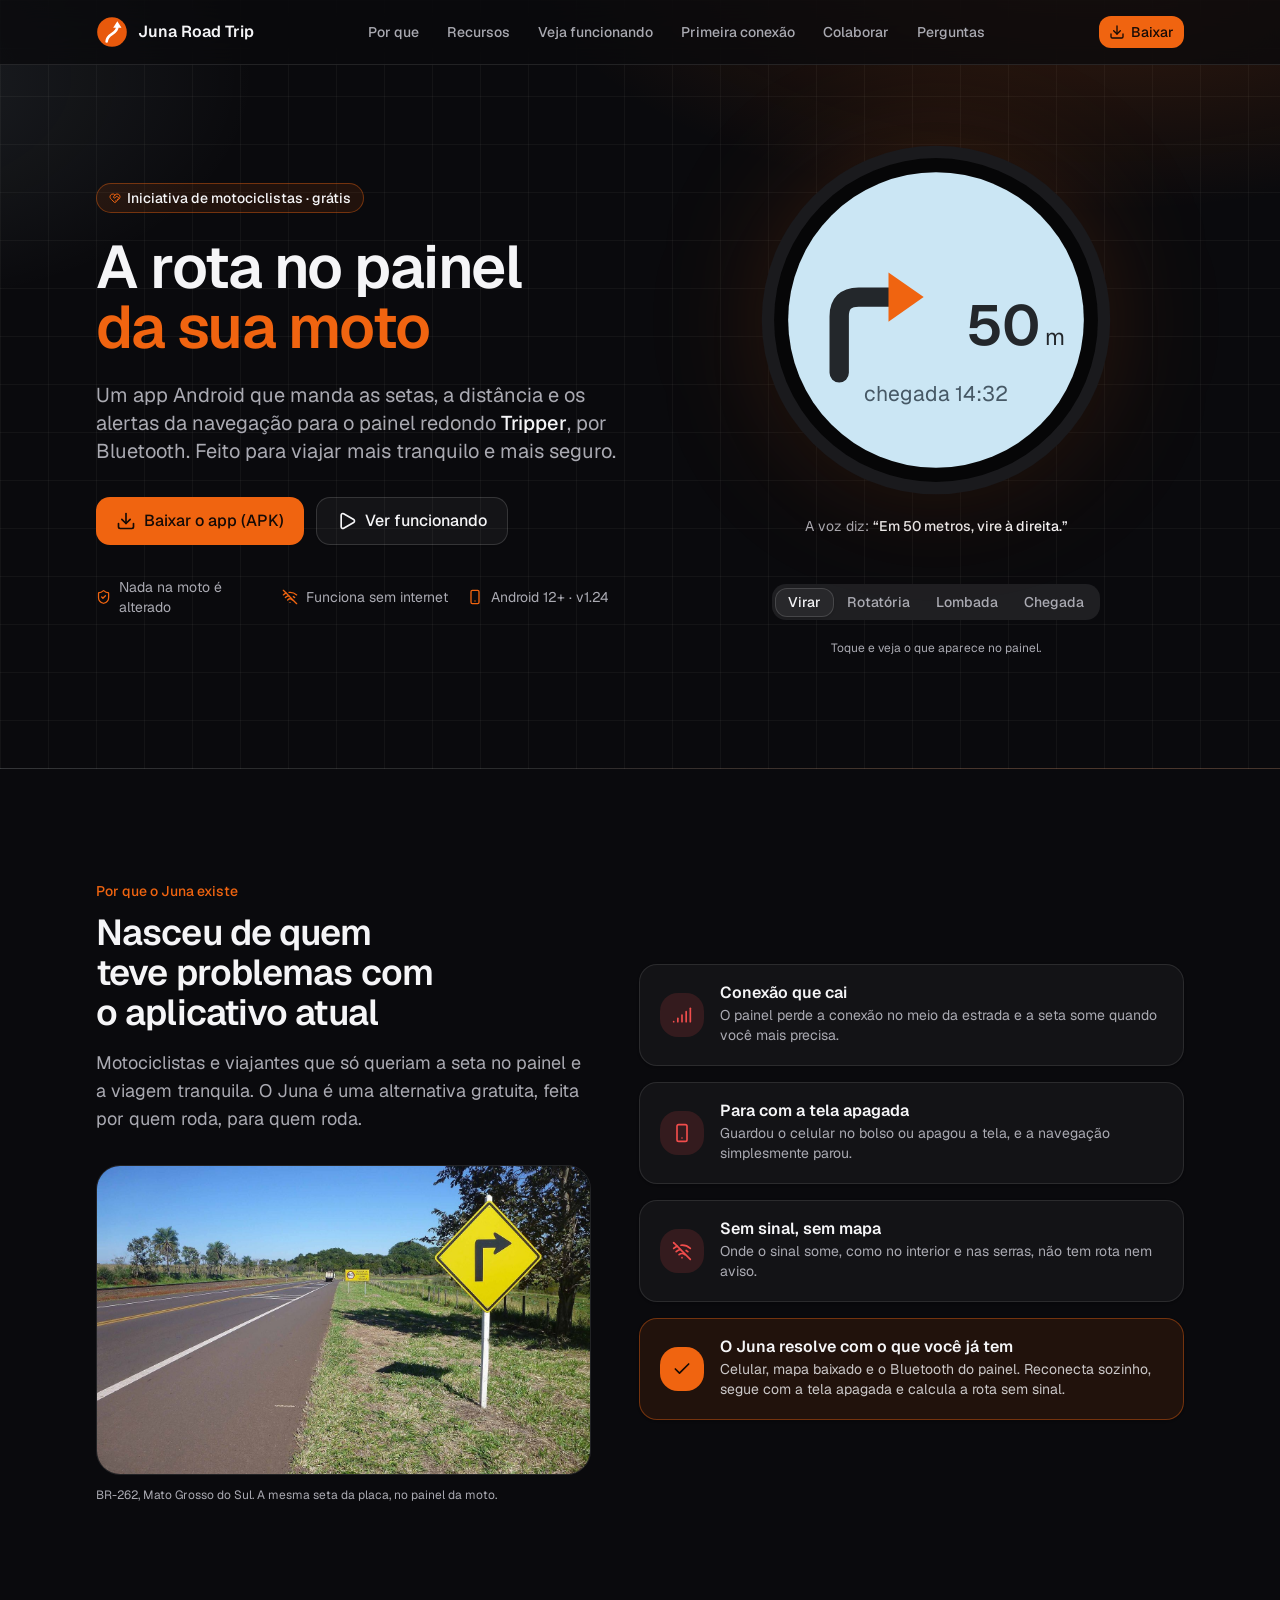
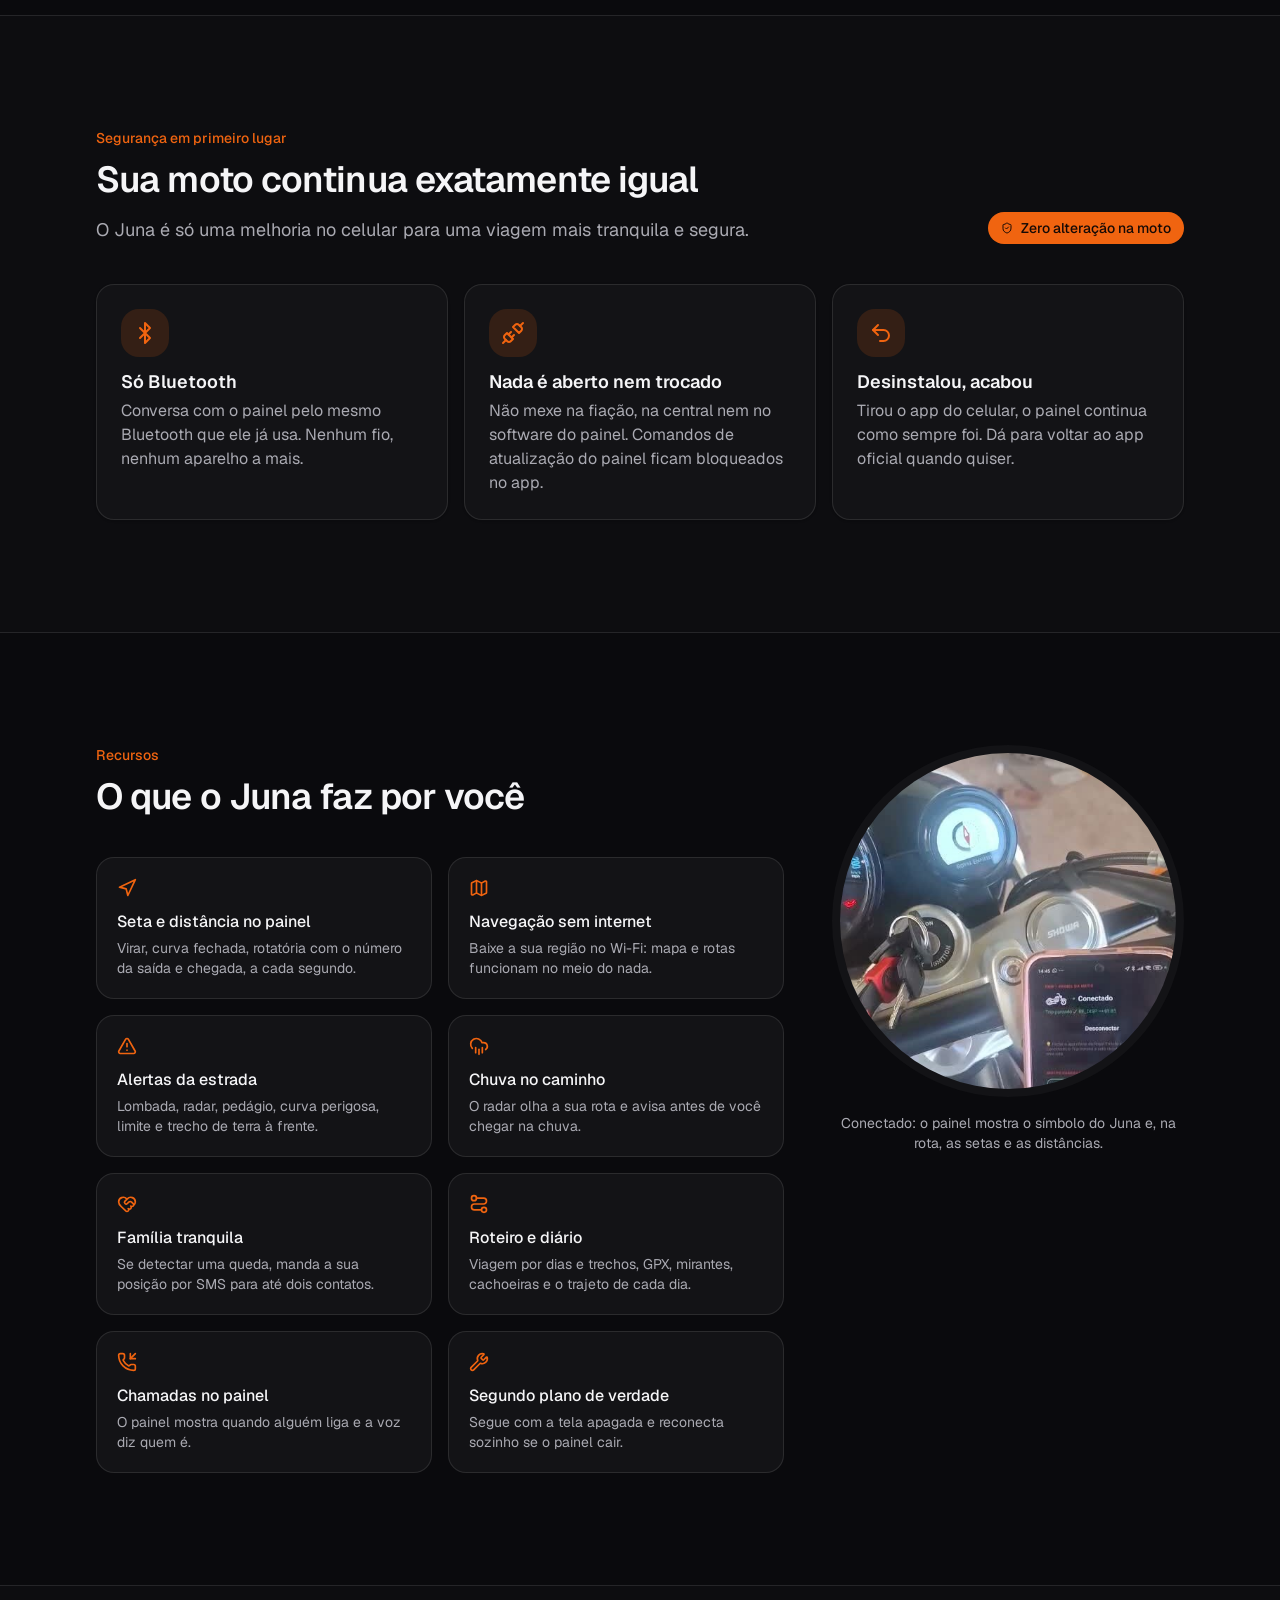
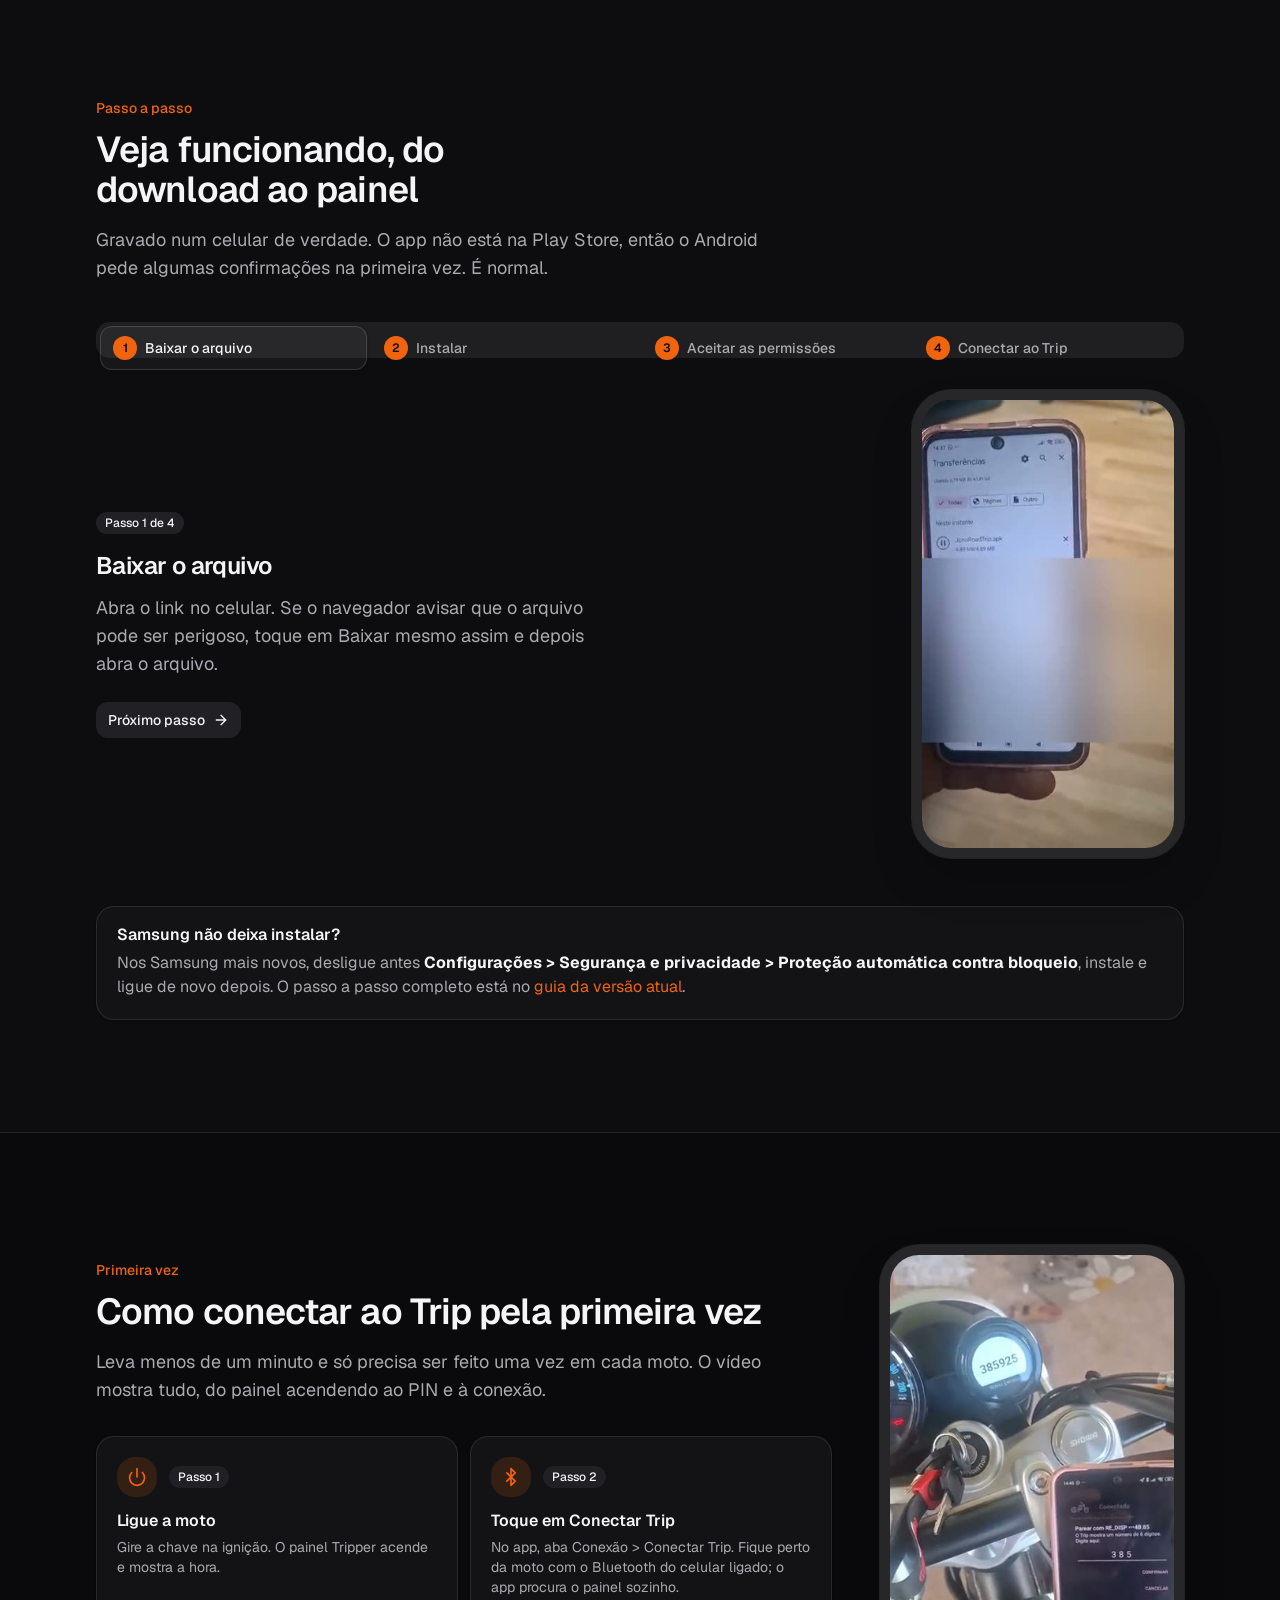
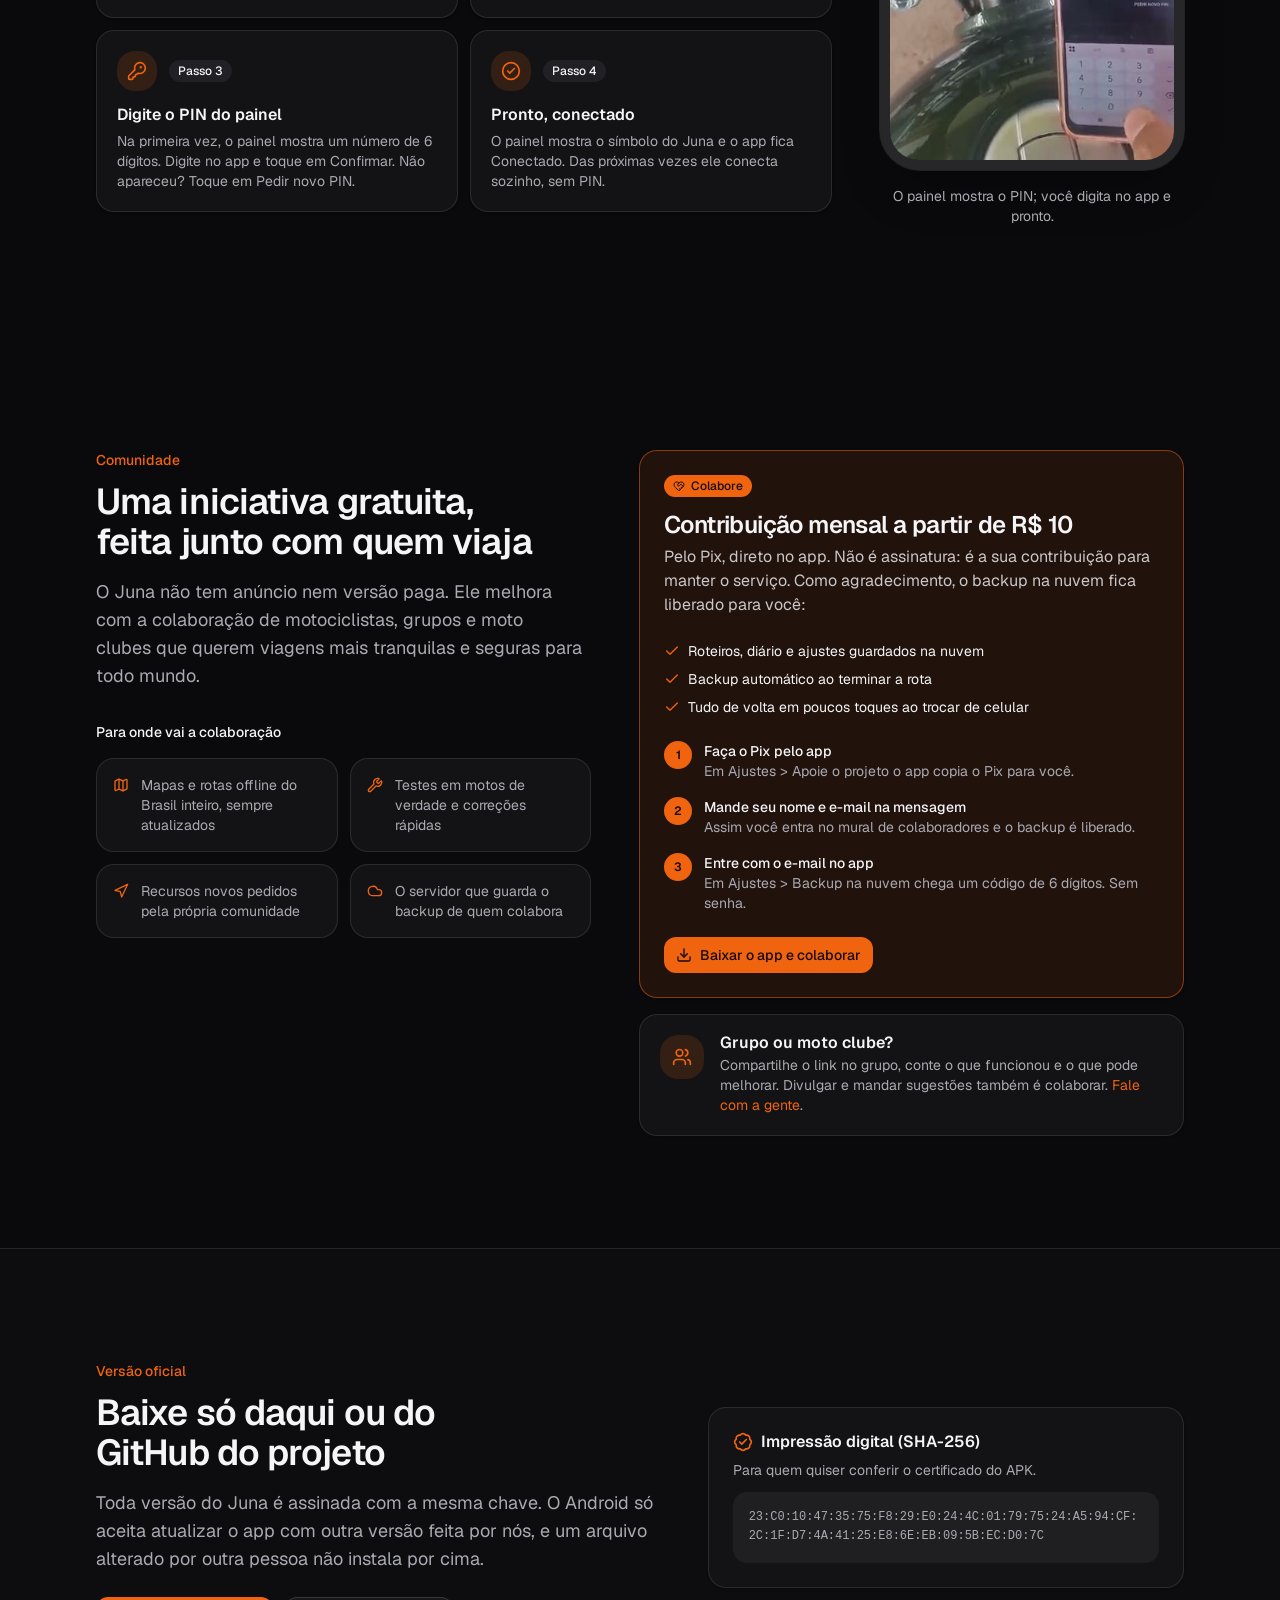
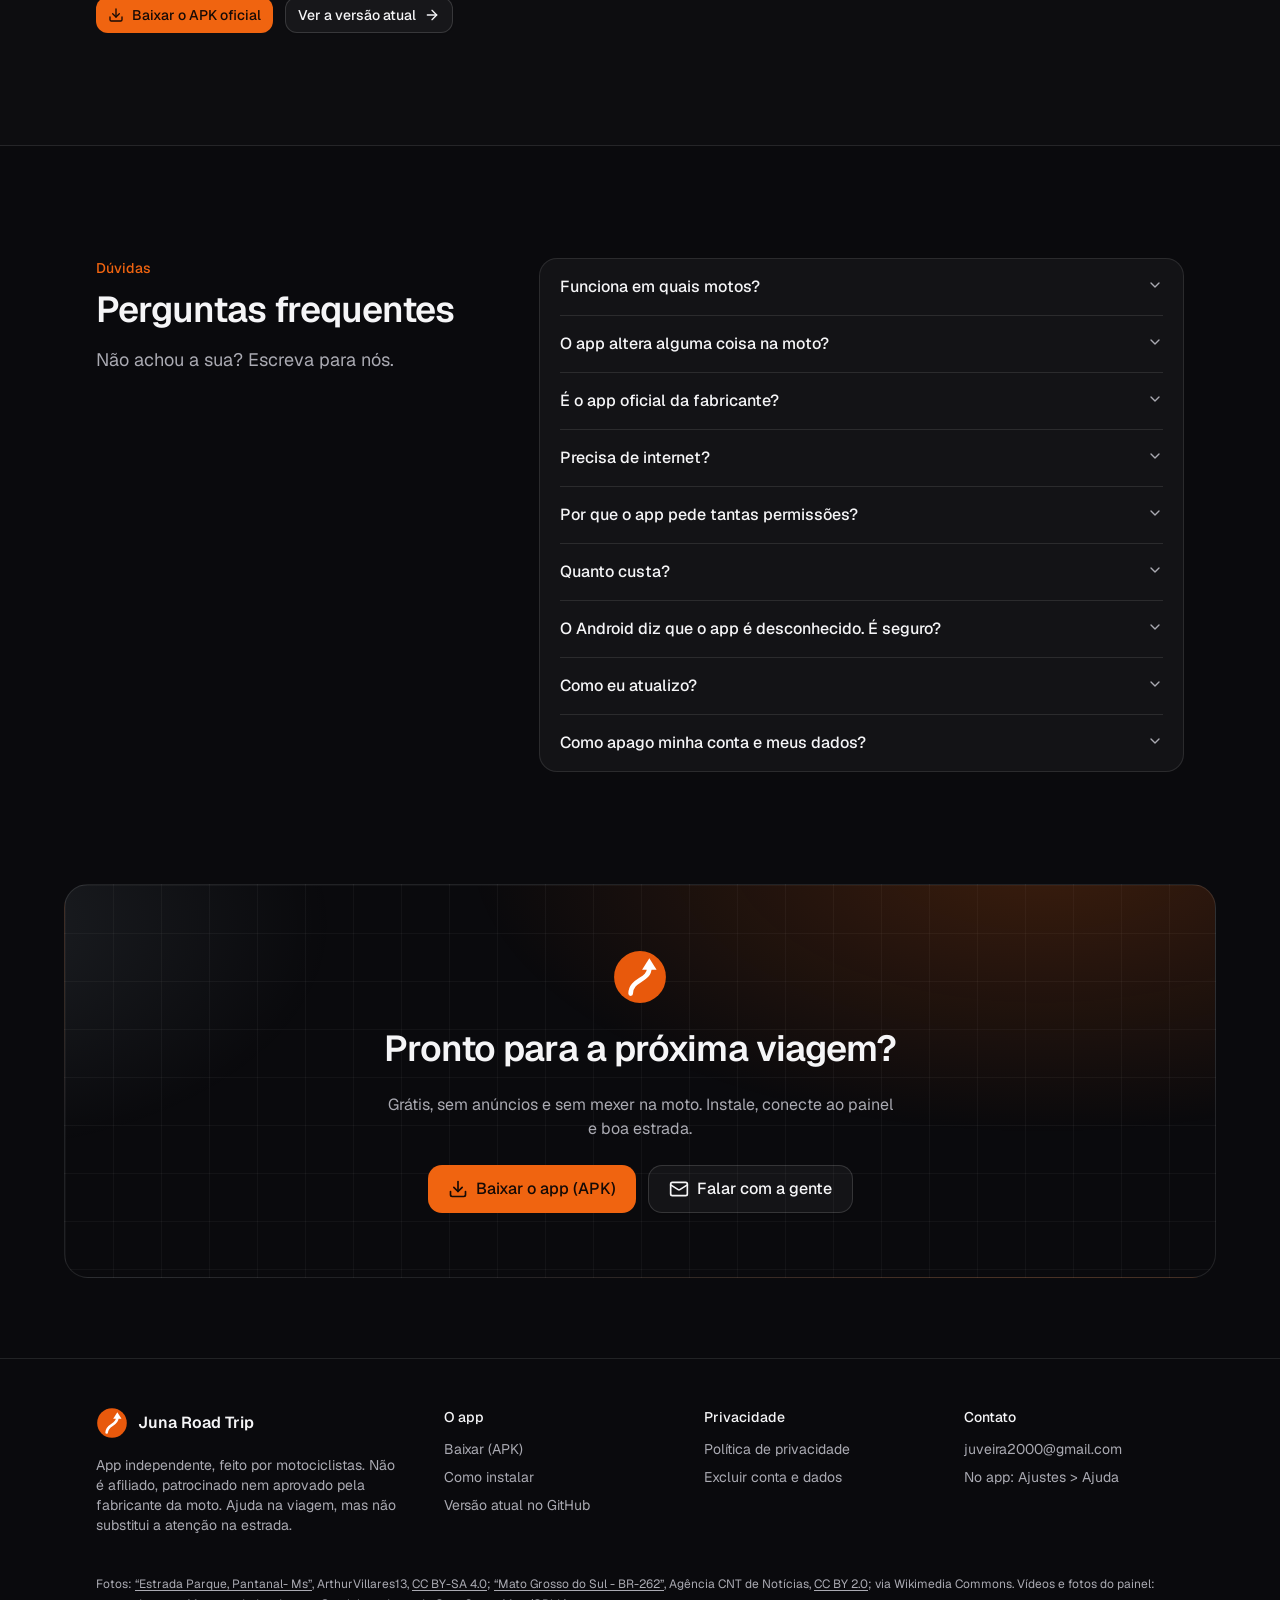
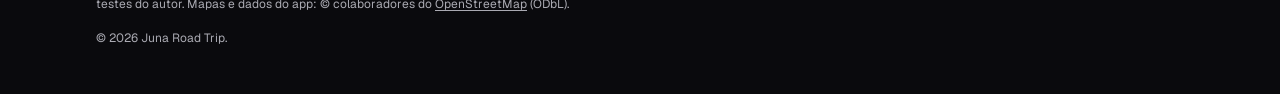
==== commit 9d933ed4: "Add files via upload" ====
--- a/index.html
+++ b/index.html
@@ -10,9 +10,9 @@
 <meta property="og:description" content="A rota no painel Tripper da sua moto. App Android gratuito, feito por motociclistas, sem alterar nada na moto.">
 <meta property="og:image" content="https://juveira2000.github.io/juna-road-trip/assets/juna-conectado.jpg">
 <link rel="icon" href="data:image/svg+xml,%3Csvg xmlns='http://www.w3.org/2000/svg' viewBox='0 0 108 108'%3E%3Ccircle cx='54' cy='54' r='50' fill='%23E8590C'/%3E%3Cpath d='M36 86C36 58 72 62 72 36' stroke='%23fff' stroke-width='9' stroke-linecap='round' fill='none'/%3E%3Cpath d='M72 18 86 40H58Z' fill='%23fff'/%3E%3C/svg%3E">
-  <script type="module" crossorigin src="./assets/index-DEgTKpA8.js"></script>
-  <link rel="modulepreload" crossorigin href="./assets/Layout-CjOBgG19.js">
-  <link rel="stylesheet" crossorigin href="./assets/Layout-B4CUWWcy.css">
+  <script type="module" crossorigin src="./assets/index-B-EX4FsJ.js"></script>
+  <link rel="modulepreload" crossorigin href="./assets/Layout-3BjqQFmy.js">
+  <link rel="stylesheet" crossorigin href="./assets/Layout-2VemShMz.css">
 </head>
 <body>
 <div id="root"></div>
--- a/assets/Layout-2VemShMz.css
+++ b/assets/Layout-2VemShMz.css
@@ -0,0 +1 @@
+@layer properties{@supports (((-webkit-hyphens:none)) and (not (margin-trim:block))) or ((-moz-orient:inline) and (not (color:rgb(from red r g b)))){*,:before,:after,::backdrop{--tw-translate-x:0;--tw-translate-y:0;--tw-translate-z:0;--tw-rotate-x:initial;--tw-rotate-y:initial;--tw-rotate-z:initial;--tw-skew-x:initial;--tw-skew-y:initial;--tw-space-y-reverse:0;--tw-border-style:solid;--tw-leading:initial;--tw-font-weight:initial;--tw-tracking:initial;--tw-shadow:0 0 #0000;--tw-shadow-color:initial;--tw-shadow-alpha:100%;--tw-inset-shadow:0 0 #0000;--tw-inset-shadow-color:initial;--tw-inset-shadow-alpha:100%;--tw-ring-color:initial;--tw-ring-shadow:0 0 #0000;--tw-inset-ring-color:initial;--tw-inset-ring-shadow:0 0 #0000;--tw-ring-inset:initial;--tw-ring-offset-width:0px;--tw-ring-offset-color:#fff;--tw-ring-offset-shadow:0 0 #0000;--tw-outline-style:solid;--tw-blur:initial;--tw-brightness:initial;--tw-contrast:initial;--tw-grayscale:initial;--tw-hue-rotate:initial;--tw-invert:initial;--tw-opacity:initial;--tw-saturate:initial;--tw-sepia:initial;--tw-drop-shadow:initial;--tw-drop-shadow-color:initial;--tw-drop-shadow-alpha:100%;--tw-drop-shadow-size:initial;--tw-backdrop-blur:initial;--tw-backdrop-brightness:initial;--tw-backdrop-contrast:initial;--tw-backdrop-grayscale:initial;--tw-backdrop-hue-rotate:initial;--tw-backdrop-invert:initial;--tw-backdrop-opacity:initial;--tw-backdrop-saturate:initial;--tw-backdrop-sepia:initial;--tw-duration:initial;--tw-scale-x:1;--tw-scale-y:1;--tw-scale-z:1;--tw-content:"";--tw-animation-delay:0s;--tw-animation-direction:normal;--tw-animation-duration:initial;--tw-animation-fill-mode:none;--tw-animation-iteration-count:1;--tw-enter-blur:0;--tw-enter-opacity:1;--tw-enter-rotate:0;--tw-enter-scale:1;--tw-enter-translate-x:0;--tw-enter-translate-y:0;--tw-exit-blur:0;--tw-exit-opacity:1;--tw-exit-rotate:0;--tw-exit-scale:1;--tw-exit-translate-x:0;--tw-exit-translate-y:0}}}@layer theme{:root,:host{--font-mono:ui-monospace, SFMono-Regular, Menlo, Monaco, Consolas, "Liberation Mono", "Courier New", monospace;--color-zinc-800:oklch(27.4% .006 286.033);--color-black:#000;--color-white:#fff;--spacing:.25rem;--container-xs:20rem;--container-sm:24rem;--container-lg:32rem;--container-xl:36rem;--container-2xl:42rem;--container-3xl:48rem;--container-6xl:72rem;--text-xs:.75rem;--text-xs--line-height:calc(1 / .75);--text-sm:.875rem;--text-sm--line-height:calc(1.25 / .875);--text-base:1rem;--text-base--line-height: 1.5 ;--text-lg:1.125rem;--text-lg--line-height:calc(1.75 / 1.125);--text-xl:1.25rem;--text-xl--line-height:calc(1.75 / 1.25);--text-2xl:1.5rem;--text-2xl--line-height:calc(2 / 1.5);--text-3xl:1.875rem;--text-3xl--line-height: 1.2 ;--text-4xl:2.25rem;--text-4xl--line-height:calc(2.5 / 2.25);--text-5xl:3rem;--text-5xl--line-height:1;--text-6xl:3.75rem;--text-6xl--line-height:1;--font-weight-medium:500;--font-weight-semibold:600;--tracking-tight:-.025em;--leading-relaxed:1.625;--radius-3xl:1.5rem;--drop-shadow-2xl:0 25px 25px #00000026;--blur-lg:16px;--blur-3xl:64px;--default-transition-duration:.15s;--default-transition-timing-function:cubic-bezier(.4, 0, .2, 1);--default-font-family:"Geist Variable", ui-sans-serif, system-ui, sans-serif;--default-mono-font-family:var(--font-mono)}}@layer base{*,:after,:before,::backdrop{box-sizing:border-box;border:0 solid;margin:0;padding:0}::file-selector-button{box-sizing:border-box;border:0 solid;margin:0;padding:0}html,:host{-webkit-text-size-adjust:100%;tab-size:4;line-height:1.5;font-family:var(--default-font-family,-apple-system, BlinkMacSystemFont, "Segoe UI", Roboto, "Helvetica Neue", "Noto Sans", Arial, sans-serif, "Apple Color Emoji", "Segoe UI Emoji", "Segoe UI Symbol", "Noto Color Emoji");font-feature-settings:var(--default-font-feature-settings,normal);font-variation-settings:var(--default-font-variation-settings,normal);-webkit-tap-highlight-color:transparent}hr{height:0;color:inherit;border-top-width:1px}abbr:where([title]){-webkit-text-decoration:underline dotted;text-decoration:underline dotted}h1,h2,h3,h4,h5,h6{font-size:inherit;font-weight:inherit}a{color:inherit;-webkit-text-decoration:inherit;text-decoration:inherit}b,strong{font-weight:bolder}code,kbd,samp,pre{font-family:var(--default-mono-font-family,ui-monospace, SFMono-Regular, Menlo, Monaco, Consolas, "Liberation Mono", "Courier New", monospace);font-feature-settings:var(--default-mono-font-feature-settings,normal);font-variation-settings:var(--default-mono-font-variation-settings,normal);font-size:1em}small{font-size:80%}sub,sup{vertical-align:baseline;font-size:75%;line-height:0;position:relative}sub{bottom:-.25em}sup{top:-.5em}table{text-indent:0;border-color:inherit;border-collapse:collapse}:-moz-focusring:where(:not(iframe)){outline:auto}progress{vertical-align:baseline}summary{display:list-item}ol,ul,menu{list-style:none}img,svg,video,canvas,audio,iframe,embed,object{vertical-align:middle;display:block}img,video{max-width:100%;height:auto}button,input,select,optgroup,textarea{font:inherit;font-feature-settings:inherit;font-variation-settings:inherit;letter-spacing:inherit;color:inherit;opacity:1;background-color:#0000;border-radius:0}::file-selector-button{font:inherit;font-feature-settings:inherit;font-variation-settings:inherit;letter-spacing:inherit;color:inherit;opacity:1;background-color:#0000;border-radius:0}:where(select:is([multiple],[size])) optgroup{font-weight:bolder}:where(select:is([multiple],[size])) optgroup option{padding-inline-start:20px}::file-selector-button{margin-inline-end:4px}::placeholder{opacity:1}@supports (not ((-webkit-appearance:-apple-pay-button))) or (contain-intrinsic-size:1px){::placeholder{color:currentColor}@supports (color:color-mix(in lab,red,red)){::placeholder{color:color-mix(in oklab,currentcolor 50%,transparent)}}}textarea{resize:vertical}::-webkit-search-decoration{-webkit-appearance:none}::-webkit-date-and-time-value{min-height:1lh;text-align:inherit}::-webkit-datetime-edit{display:inline-flex}::-webkit-datetime-edit-fields-wrapper{padding:0}::-webkit-datetime-edit{padding-block:0}::-webkit-datetime-edit-year-field{padding-block:0}::-webkit-datetime-edit-month-field{padding-block:0}::-webkit-datetime-edit-day-field{padding-block:0}::-webkit-datetime-edit-hour-field{padding-block:0}::-webkit-datetime-edit-minute-field{padding-block:0}::-webkit-datetime-edit-second-field{padding-block:0}::-webkit-datetime-edit-millisecond-field{padding-block:0}::-webkit-datetime-edit-meridiem-field{padding-block:0}::-webkit-calendar-picker-indicator{line-height:1}:-moz-ui-invalid{box-shadow:none}button,input:where([type=button],[type=reset],[type=submit]){appearance:button}::file-selector-button{appearance:button}::-webkit-inner-spin-button{height:auto}::-webkit-outer-spin-button{height:auto}[hidden]:where(:not([hidden=until-found])){display:none!important}*{border-color:var(--border);outline-color:var(--ring)}@supports (color:color-mix(in lab,red,red)){*{outline-color:color-mix(in oklab,var(--ring) 50%,transparent)}}html{scroll-behavior:smooth;scroll-padding-top:5rem}body{background-color:var(--background);color:var(--foreground);-webkit-font-smoothing:antialiased;-moz-osx-font-smoothing:grayscale;font-feature-settings:"ss01","cv11"}::selection{background-color:var(--primary);color:var(--primary-foreground)}}@layer components;@layer utilities{.\@container\/card-header{container:card-header/inline-size}.pointer-events-none{pointer-events:none}.absolute{position:absolute}.fixed{position:fixed}.relative{position:relative}.sticky{position:sticky}.inset-6{inset:calc(var(--spacing) * 6)}.inset-x-0{inset-inline:0}.top-0{top:0}.top-24{top:calc(var(--spacing) * 24)}.z-50{z-index:50}.col-start-2{grid-column-start:2}.row-span-2{grid-row:span 2/span 2}.row-start-1{grid-row-start:1}.mx-auto{margin-inline:auto}.mt-0\.5{margin-top:calc(var(--spacing) * .5)}.mt-1{margin-top:var(--spacing)}.mt-2{margin-top:calc(var(--spacing) * 2)}.mt-3{margin-top:calc(var(--spacing) * 3)}.mt-4{margin-top:calc(var(--spacing) * 4)}.mt-5{margin-top:calc(var(--spacing) * 5)}.mt-6{margin-top:calc(var(--spacing) * 6)}.mt-8{margin-top:calc(var(--spacing) * 8)}.mt-10{margin-top:calc(var(--spacing) * 10)}.mt-12{margin-top:calc(var(--spacing) * 12)}.mb-2{margin-bottom:calc(var(--spacing) * 2)}.mb-3{margin-bottom:calc(var(--spacing) * 3)}.mb-4{margin-bottom:calc(var(--spacing) * 4)}.mb-6{margin-bottom:calc(var(--spacing) * 6)}.block{display:block}.flex{display:flex}.grid{display:grid}.hidden{display:none}.inline-flex{display:inline-flex}.aspect-\[9\/16\]{aspect-ratio:9/16}.aspect-\[16\/10\]{aspect-ratio:16/10}.aspect-square{aspect-ratio:1}.size-4{width:calc(var(--spacing) * 4);height:calc(var(--spacing) * 4)}.size-5{width:calc(var(--spacing) * 5);height:calc(var(--spacing) * 5)}.size-6{width:calc(var(--spacing) * 6);height:calc(var(--spacing) * 6)}.size-7{width:calc(var(--spacing) * 7);height:calc(var(--spacing) * 7)}.size-8{width:calc(var(--spacing) * 8);height:calc(var(--spacing) * 8)}.size-9{width:calc(var(--spacing) * 9);height:calc(var(--spacing) * 9)}.size-10{width:calc(var(--spacing) * 10);height:calc(var(--spacing) * 10)}.size-11{width:calc(var(--spacing) * 11);height:calc(var(--spacing) * 11)}.size-12{width:calc(var(--spacing) * 12);height:calc(var(--spacing) * 12)}.size-14{width:calc(var(--spacing) * 14);height:calc(var(--spacing) * 14)}.h-6{height:calc(var(--spacing) * 6)}.h-8{height:calc(var(--spacing) * 8)}.h-9{height:calc(var(--spacing) * 9)}.h-10{height:calc(var(--spacing) * 10)}.h-11{height:calc(var(--spacing) * 11)}.h-12{height:calc(var(--spacing) * 12)}.h-16{height:calc(var(--spacing) * 16)}.h-\[calc\(100\%-1px\)\]{height:calc(100% - 1px)}.h-auto{height:auto}.h-full{height:100%}.min-h-12{min-height:calc(var(--spacing) * 12)}.w-fit{width:fit-content}.w-full{width:100%}.max-w-2xl{max-width:var(--container-2xl)}.max-w-3xl{max-width:var(--container-3xl)}.max-w-6xl{max-width:var(--container-6xl)}.max-w-\[17rem\]{max-width:17rem}.max-w-\[19rem\]{max-width:19rem}.max-w-\[22rem\]{max-width:22rem}.max-w-lg{max-width:var(--container-lg)}.max-w-sm{max-width:var(--container-sm)}.max-w-xl{max-width:var(--container-xl)}.max-w-xs{max-width:var(--container-xs)}.flex-1{flex:1}.shrink-0{flex-shrink:0}.translate-y-0\.5{--tw-translate-y:calc(var(--spacing) * .5);translate:var(--tw-translate-x) var(--tw-translate-y)}.transform{transform:var(--tw-rotate-x, ) var(--tw-rotate-y, ) var(--tw-rotate-z, ) var(--tw-skew-x, ) var(--tw-skew-y, )}.scroll-mt-20{scroll-margin-top:calc(var(--spacing) * 20)}.scroll-mt-24{scroll-margin-top:calc(var(--spacing) * 24)}.auto-rows-min{grid-auto-rows:min-content}.grid-cols-2{grid-template-columns:repeat(2,minmax(0,1fr))}.grid-rows-\[auto_auto\]{grid-template-rows:auto auto}.flex-col{flex-direction:column}.flex-wrap{flex-wrap:wrap}.place-items-center{place-items:center}.items-center{align-items:center}.items-start{align-items:flex-start}.justify-between{justify-content:space-between}.justify-center{justify-content:center}.justify-start{justify-content:flex-start}.gap-1{gap:var(--spacing)}.gap-1\.5{gap:calc(var(--spacing) * 1.5)}.gap-2{gap:calc(var(--spacing) * 2)}.gap-2\.5{gap:calc(var(--spacing) * 2.5)}.gap-3{gap:calc(var(--spacing) * 3)}.gap-4{gap:calc(var(--spacing) * 4)}.gap-5{gap:calc(var(--spacing) * 5)}.gap-6{gap:calc(var(--spacing) * 6)}.gap-8{gap:calc(var(--spacing) * 8)}.gap-10{gap:calc(var(--spacing) * 10)}.gap-12{gap:calc(var(--spacing) * 12)}:where(.space-y-1>:not(:last-child)){--tw-space-y-reverse:0;margin-block-start:calc(var(--spacing) * var(--tw-space-y-reverse));margin-block-end:calc(var(--spacing) * calc(1 - var(--tw-space-y-reverse)))}:where(.space-y-2>:not(:last-child)){--tw-space-y-reverse:0;margin-block-start:calc(calc(var(--spacing) * 2) * var(--tw-space-y-reverse));margin-block-end:calc(calc(var(--spacing) * 2) * calc(1 - var(--tw-space-y-reverse)))}:where(.space-y-4>:not(:last-child)){--tw-space-y-reverse:0;margin-block-start:calc(calc(var(--spacing) * 4) * var(--tw-space-y-reverse));margin-block-end:calc(calc(var(--spacing) * 4) * calc(1 - var(--tw-space-y-reverse)))}:where(.space-y-14>:not(:last-child)){--tw-space-y-reverse:0;margin-block-start:calc(calc(var(--spacing) * 14) * var(--tw-space-y-reverse));margin-block-end:calc(calc(var(--spacing) * 14) * calc(1 - var(--tw-space-y-reverse)))}.self-start{align-self:flex-start}.justify-self-end{justify-self:flex-end}.truncate{text-overflow:ellipsis;white-space:nowrap;overflow:hidden}.overflow-hidden{overflow:hidden}.rounded-2xl{border-radius:calc(var(--radius) + 10px)}.rounded-3xl{border-radius:var(--radius-3xl)}.rounded-\[1\.8rem\]{border-radius:1.8rem}.rounded-\[2\.5rem\]{border-radius:2.5rem}.rounded-full{border-radius:2147483647px}.rounded-lg{border-radius:var(--radius)}.rounded-md{border-radius:calc(var(--radius) - 2px)}.rounded-xl{border-radius:calc(var(--radius) + 4px)}.border{border-style:var(--tw-border-style);border-width:1px}.border-8{border-style:var(--tw-border-style);border-width:8px}.border-\[10px\]{border-style:var(--tw-border-style);border-width:10px}.border-y{border-block-style:var(--tw-border-style);border-block-width:1px}.border-t{border-top-style:var(--tw-border-style);border-top-width:1px}.border-b{border-bottom-style:var(--tw-border-style);border-bottom-width:1px}.border-border{border-color:var(--border)}.border-card{border-color:var(--card)}.border-primary\/40{border-color:var(--primary)}@supports (color:color-mix(in lab,red,red)){.border-primary\/40{border-color:color-mix(in oklab,var(--primary) 40%,transparent)}}.border-primary\/50{border-color:var(--primary)}@supports (color:color-mix(in lab,red,red)){.border-primary\/50{border-color:color-mix(in oklab,var(--primary) 50%,transparent)}}.border-transparent{border-color:#0000}.border-zinc-800{border-color:var(--color-zinc-800)}.bg-background,.bg-background\/75{background-color:var(--background)}@supports (color:color-mix(in lab,red,red)){.bg-background\/75{background-color:color-mix(in oklab,var(--background) 75%,transparent)}}.bg-black{background-color:var(--color-black)}.bg-card,.bg-card\/40{background-color:var(--card)}@supports (color:color-mix(in lab,red,red)){.bg-card\/40{background-color:color-mix(in oklab,var(--card) 40%,transparent)}}.bg-destructive,.bg-destructive\/15{background-color:var(--destructive)}@supports (color:color-mix(in lab,red,red)){.bg-destructive\/15{background-color:color-mix(in oklab,var(--destructive) 15%,transparent)}}.bg-muted{background-color:var(--muted)}.bg-primary,.bg-primary\/10{background-color:var(--primary)}@supports (color:color-mix(in lab,red,red)){.bg-primary\/10{background-color:color-mix(in oklab,var(--primary) 10%,transparent)}}.bg-primary\/15{background-color:var(--primary)}@supports (color:color-mix(in lab,red,red)){.bg-primary\/15{background-color:color-mix(in oklab,var(--primary) 15%,transparent)}}.bg-primary\/25{background-color:var(--primary)}@supports (color:color-mix(in lab,red,red)){.bg-primary\/25{background-color:color-mix(in oklab,var(--primary) 25%,transparent)}}.bg-secondary{background-color:var(--secondary)}.bg-transparent{background-color:#0000}.object-cover{object-fit:cover}.p-1{padding:var(--spacing)}.p-4{padding:calc(var(--spacing) * 4)}.p-5{padding:calc(var(--spacing) * 5)}.p-\[3px\]{padding:3px}.px-2{padding-inline:calc(var(--spacing) * 2)}.px-3{padding-inline:calc(var(--spacing) * 3)}.px-4{padding-inline:calc(var(--spacing) * 4)}.px-5{padding-inline:calc(var(--spacing) * 5)}.px-6{padding-inline:calc(var(--spacing) * 6)}.px-7{padding-inline:calc(var(--spacing) * 7)}.py-0\.5{padding-block:calc(var(--spacing) * .5)}.py-1{padding-block:var(--spacing)}.py-2{padding-block:calc(var(--spacing) * 2)}.py-3{padding-block:calc(var(--spacing) * 3)}.py-4{padding-block:calc(var(--spacing) * 4)}.py-5{padding-block:calc(var(--spacing) * 5)}.py-6{padding-block:calc(var(--spacing) * 6)}.py-12{padding-block:calc(var(--spacing) * 12)}.py-16{padding-block:calc(var(--spacing) * 16)}.py-20{padding-block:calc(var(--spacing) * 20)}.pt-0{padding-top:0}.pt-28{padding-top:calc(var(--spacing) * 28)}.pt-32{padding-top:calc(var(--spacing) * 32)}.pb-4{padding-bottom:calc(var(--spacing) * 4)}.pb-16{padding-bottom:calc(var(--spacing) * 16)}.pb-20{padding-bottom:calc(var(--spacing) * 20)}.text-center{text-align:center}.text-left{text-align:left}.font-mono{font-family:var(--font-mono)}.text-2xl{font-size:var(--text-2xl);line-height:var(--tw-leading,var(--text-2xl--line-height))}.text-3xl{font-size:var(--text-3xl);line-height:var(--tw-leading,var(--text-3xl--line-height))}.text-4xl{font-size:var(--text-4xl);line-height:var(--tw-leading,var(--text-4xl--line-height))}.text-base{font-size:var(--text-base);line-height:var(--tw-leading,var(--text-base--line-height))}.text-lg{font-size:var(--text-lg);line-height:var(--tw-leading,var(--text-lg--line-height))}.text-sm{font-size:var(--text-sm);line-height:var(--tw-leading,var(--text-sm--line-height))}.text-xs{font-size:var(--text-xs);line-height:var(--tw-leading,var(--text-xs--line-height))}.leading-none{--tw-leading:1;line-height:1}.leading-relaxed{--tw-leading:var(--leading-relaxed);line-height:var(--leading-relaxed)}.font-medium{--tw-font-weight:var(--font-weight-medium);font-weight:var(--font-weight-medium)}.font-semibold{--tw-font-weight:var(--font-weight-semibold);font-weight:var(--font-weight-semibold)}.tracking-tight{--tw-tracking:var(--tracking-tight);letter-spacing:var(--tracking-tight)}.text-balance{text-wrap:balance}.text-pretty{text-wrap:pretty}.break-all{word-break:break-all}.whitespace-nowrap{white-space:nowrap}.text-card-foreground{color:var(--card-foreground)}.text-destructive{color:var(--destructive)}.text-foreground,.text-foreground\/60{color:var(--foreground)}@supports (color:color-mix(in lab,red,red)){.text-foreground\/60{color:color-mix(in oklab,var(--foreground) 60%,transparent)}}.text-foreground\/80{color:var(--foreground)}@supports (color:color-mix(in lab,red,red)){.text-foreground\/80{color:color-mix(in oklab,var(--foreground) 80%,transparent)}}.text-muted-foreground{color:var(--muted-foreground)}.text-primary{color:var(--primary)}.text-primary-foreground{color:var(--primary-foreground)}.text-secondary-foreground{color:var(--secondary-foreground)}.text-white{color:var(--color-white)}.underline{text-decoration-line:underline}.underline-offset-2{text-underline-offset:2px}.underline-offset-4{text-underline-offset:4px}.shadow-2xl{--tw-shadow:0 25px 50px -12px var(--tw-shadow-color,#00000040);box-shadow:var(--tw-inset-shadow),var(--tw-inset-ring-shadow),var(--tw-ring-offset-shadow),var(--tw-ring-shadow),var(--tw-shadow)}.shadow-sm{--tw-shadow:0 1px 3px 0 var(--tw-shadow-color,#0000001a), 0 1px 2px -1px var(--tw-shadow-color,#0000001a);box-shadow:var(--tw-inset-shadow),var(--tw-inset-ring-shadow),var(--tw-ring-offset-shadow),var(--tw-ring-shadow),var(--tw-shadow)}.shadow-xs{--tw-shadow:0 1px 2px 0 var(--tw-shadow-color,#0000000d);box-shadow:var(--tw-inset-shadow),var(--tw-inset-ring-shadow),var(--tw-ring-offset-shadow),var(--tw-ring-shadow),var(--tw-shadow)}.ring-1{--tw-ring-shadow:var(--tw-ring-inset, ) 0 0 0 calc(1px + var(--tw-ring-offset-width)) var(--tw-ring-color,currentcolor);box-shadow:var(--tw-inset-shadow),var(--tw-inset-ring-shadow),var(--tw-ring-offset-shadow),var(--tw-ring-shadow),var(--tw-shadow)}.ring-white\/10{--tw-ring-color:#ffffff1a}@supports (color:color-mix(in lab,red,red)){.ring-white\/10{--tw-ring-color:color-mix(in oklab, var(--color-white) 10%, transparent)}}.outline{outline-style:var(--tw-outline-style);outline-width:1px}.blur-3xl{--tw-blur:blur(var(--blur-3xl));filter:var(--tw-blur, ) var(--tw-brightness, ) var(--tw-contrast, ) var(--tw-grayscale, ) var(--tw-hue-rotate, ) var(--tw-invert, ) var(--tw-saturate, ) var(--tw-sepia, ) var(--tw-drop-shadow, )}.drop-shadow-2xl{--tw-drop-shadow-size:drop-shadow(0 25px 25px var(--tw-drop-shadow-color,#00000026));--tw-drop-shadow:drop-shadow(var(--drop-shadow-2xl));filter:var(--tw-blur, ) var(--tw-brightness, ) var(--tw-contrast, ) var(--tw-grayscale, ) var(--tw-hue-rotate, ) var(--tw-invert, ) var(--tw-saturate, ) var(--tw-sepia, ) var(--tw-drop-shadow, )}.backdrop-blur-lg{--tw-backdrop-blur:blur(var(--blur-lg));-webkit-backdrop-filter:var(--tw-backdrop-blur, ) var(--tw-backdrop-brightness, ) var(--tw-backdrop-contrast, ) var(--tw-backdrop-grayscale, ) var(--tw-backdrop-hue-rotate, ) var(--tw-backdrop-invert, ) var(--tw-backdrop-opacity, ) var(--tw-backdrop-saturate, ) var(--tw-backdrop-sepia, );backdrop-filter:var(--tw-backdrop-blur, ) var(--tw-backdrop-brightness, ) var(--tw-backdrop-contrast, ) var(--tw-backdrop-grayscale, ) var(--tw-backdrop-hue-rotate, ) var(--tw-backdrop-invert, ) var(--tw-backdrop-opacity, ) var(--tw-backdrop-saturate, ) var(--tw-backdrop-sepia, )}.transition-\[color\,box-shadow\]{transition-property:color,box-shadow;transition-timing-function:var(--tw-ease,var(--default-transition-timing-function));transition-duration:var(--tw-duration,var(--default-transition-duration))}.transition-all{transition-property:all;transition-timing-function:var(--tw-ease,var(--default-transition-timing-function));transition-duration:var(--tw-duration,var(--default-transition-duration))}.transition-colors{transition-property:color,background-color,border-color,outline-color,text-decoration-color,fill,stroke,--tw-gradient-from,--tw-gradient-via,--tw-gradient-to;transition-timing-function:var(--tw-ease,var(--default-transition-timing-function));transition-duration:var(--tw-duration,var(--default-transition-duration))}.transition-transform{transition-property:transform,translate,scale,rotate;transition-timing-function:var(--tw-ease,var(--default-transition-timing-function));transition-duration:var(--tw-duration,var(--default-transition-duration))}.duration-200{--tw-duration:.2s;transition-duration:.2s}.outline-none{--tw-outline-style:none;outline-style:none}@media(hover:hover){:is(:where(.group):hover .group-hover\:scale-110){--tw-scale-x:110%;--tw-scale-y:110%;--tw-scale-z:110%;scale:var(--tw-scale-x) var(--tw-scale-y)}}:is(:where(.group\/tabs)[data-orientation=horizontal] .group-data-\[orientation\=horizontal\]\/tabs\:h-9){height:calc(var(--spacing) * 9)}:is(:where(.group\/tabs)[data-orientation=vertical] .group-data-\[orientation\=vertical\]\/tabs\:h-fit){height:fit-content}:is(:where(.group\/tabs)[data-orientation=vertical] .group-data-\[orientation\=vertical\]\/tabs\:w-full){width:100%}:is(:where(.group\/tabs)[data-orientation=vertical] .group-data-\[orientation\=vertical\]\/tabs\:flex-col){flex-direction:column}:is(:where(.group\/tabs)[data-orientation=vertical] .group-data-\[orientation\=vertical\]\/tabs\:justify-start){justify-content:flex-start}:is(:where(.group\/tabs-list)[data-variant=line] .group-data-\[variant\=line\]\/tabs-list\:bg-transparent){background-color:#0000}.after\:absolute:after{content:var(--tw-content);position:absolute}.after\:bg-foreground:after{content:var(--tw-content);background-color:var(--foreground)}.after\:opacity-0:after{content:var(--tw-content);opacity:0}.after\:transition-opacity:after{content:var(--tw-content);transition-property:opacity;transition-timing-function:var(--tw-ease,var(--default-transition-timing-function));transition-duration:var(--tw-duration,var(--default-transition-duration))}:is(:where(.group\/tabs)[data-orientation=horizontal] .group-data-\[orientation\=horizontal\]\/tabs\:after\:inset-x-0):after{content:var(--tw-content);inset-inline:0}:is(:where(.group\/tabs)[data-orientation=horizontal] .group-data-\[orientation\=horizontal\]\/tabs\:after\:bottom-\[-5px\]):after{content:var(--tw-content);bottom:-5px}:is(:where(.group\/tabs)[data-orientation=horizontal] .group-data-\[orientation\=horizontal\]\/tabs\:after\:h-0\.5):after{content:var(--tw-content);height:calc(var(--spacing) * .5)}:is(:where(.group\/tabs)[data-orientation=vertical] .group-data-\[orientation\=vertical\]\/tabs\:after\:inset-y-0):after{content:var(--tw-content);inset-block:0}:is(:where(.group\/tabs)[data-orientation=vertical] .group-data-\[orientation\=vertical\]\/tabs\:after\:-right-1):after{content:var(--tw-content);right:calc(var(--spacing) * -1)}:is(:where(.group\/tabs)[data-orientation=vertical] .group-data-\[orientation\=vertical\]\/tabs\:after\:w-0\.5):after{content:var(--tw-content);width:calc(var(--spacing) * .5)}.last\:border-b-0:last-child{border-bottom-style:var(--tw-border-style);border-bottom-width:0}@media(hover:hover){.hover\:border-primary\/50:hover{border-color:var(--primary)}@supports (color:color-mix(in lab,red,red)){.hover\:border-primary\/50:hover{border-color:color-mix(in oklab,var(--primary) 50%,transparent)}}.hover\:bg-accent:hover{background-color:var(--accent)}.hover\:bg-destructive\/90:hover{background-color:var(--destructive)}@supports (color:color-mix(in lab,red,red)){.hover\:bg-destructive\/90:hover{background-color:color-mix(in oklab,var(--destructive) 90%,transparent)}}.hover\:bg-primary\/90:hover{background-color:var(--primary)}@supports (color:color-mix(in lab,red,red)){.hover\:bg-primary\/90:hover{background-color:color-mix(in oklab,var(--primary) 90%,transparent)}}.hover\:bg-secondary\/80:hover{background-color:var(--secondary)}@supports (color:color-mix(in lab,red,red)){.hover\:bg-secondary\/80:hover{background-color:color-mix(in oklab,var(--secondary) 80%,transparent)}}.hover\:text-accent-foreground:hover{color:var(--accent-foreground)}.hover\:text-foreground:hover{color:var(--foreground)}.hover\:underline:hover{text-decoration-line:underline}}.focus-visible\:border-ring:focus-visible{border-color:var(--ring)}.focus-visible\:ring-\[3px\]:focus-visible{--tw-ring-shadow:var(--tw-ring-inset, ) 0 0 0 calc(3px + var(--tw-ring-offset-width)) var(--tw-ring-color,currentcolor);box-shadow:var(--tw-inset-shadow),var(--tw-inset-ring-shadow),var(--tw-ring-offset-shadow),var(--tw-ring-shadow),var(--tw-shadow)}.focus-visible\:ring-destructive\/20:focus-visible{--tw-ring-color:var(--destructive)}@supports (color:color-mix(in lab,red,red)){.focus-visible\:ring-destructive\/20:focus-visible{--tw-ring-color:color-mix(in oklab, var(--destructive) 20%, transparent)}}.focus-visible\:ring-ring\/50:focus-visible{--tw-ring-color:var(--ring)}@supports (color:color-mix(in lab,red,red)){.focus-visible\:ring-ring\/50:focus-visible{--tw-ring-color:color-mix(in oklab, var(--ring) 50%, transparent)}}.focus-visible\:outline-1:focus-visible{outline-style:var(--tw-outline-style);outline-width:1px}.focus-visible\:outline-ring:focus-visible{outline-color:var(--ring)}.disabled\:pointer-events-none:disabled{pointer-events:none}.disabled\:opacity-50:disabled{opacity:.5}.has-data-\[slot\=card-action\]\:grid-cols-\[1fr_auto\]:has([data-slot=card-action]){grid-template-columns:1fr auto}.has-\[\>svg\]\:px-1\.5:has(>svg){padding-inline:calc(var(--spacing) * 1.5)}.has-\[\>svg\]\:px-2\.5:has(>svg){padding-inline:calc(var(--spacing) * 2.5)}.has-\[\>svg\]\:px-3:has(>svg){padding-inline:calc(var(--spacing) * 3)}.has-\[\>svg\]\:px-4:has(>svg){padding-inline:calc(var(--spacing) * 4)}.has-\[\>svg\]\:px-5:has(>svg){padding-inline:calc(var(--spacing) * 5)}.aria-invalid\:border-destructive[aria-invalid=true]{border-color:var(--destructive)}.aria-invalid\:ring-destructive\/20[aria-invalid=true]{--tw-ring-color:var(--destructive)}@supports (color:color-mix(in lab,red,red)){.aria-invalid\:ring-destructive\/20[aria-invalid=true]{--tw-ring-color:color-mix(in oklab, var(--destructive) 20%, transparent)}}.data-\[orientation\=horizontal\]\:flex-col[data-orientation=horizontal]{flex-direction:column}.data-\[state\=active\]\:bg-background[data-state=active]{background-color:var(--background)}.data-\[state\=active\]\:text-foreground[data-state=active]{color:var(--foreground)}:is(:where(.group\/tabs-list)[data-variant=default] .group-data-\[variant\=default\]\/tabs-list\:data-\[state\=active\]\:shadow-sm)[data-state=active]{--tw-shadow:0 1px 3px 0 var(--tw-shadow-color,#0000001a), 0 1px 2px -1px var(--tw-shadow-color,#0000001a);box-shadow:var(--tw-inset-shadow),var(--tw-inset-ring-shadow),var(--tw-ring-offset-shadow),var(--tw-ring-shadow),var(--tw-shadow)}:is(:where(.group\/tabs-list)[data-variant=line] .group-data-\[variant\=line\]\/tabs-list\:data-\[state\=active\]\:bg-transparent)[data-state=active]{background-color:#0000}:is(:where(.group\/tabs-list)[data-variant=line] .group-data-\[variant\=line\]\/tabs-list\:data-\[state\=active\]\:shadow-none)[data-state=active]{--tw-shadow:0 0 #0000;box-shadow:var(--tw-inset-shadow),var(--tw-inset-ring-shadow),var(--tw-ring-offset-shadow),var(--tw-ring-shadow),var(--tw-shadow)}:is(:where(.group\/tabs-list)[data-variant=line] .group-data-\[variant\=line\]\/tabs-list\:data-\[state\=active\]\:after\:opacity-100)[data-state=active]:after{content:var(--tw-content);opacity:1}.data-\[state\=closed\]\:animate-accordion-up[data-state=closed]{animation:accordion-up var(--tw-animation-duration,var(--tw-duration,.2s))var(--tw-ease,ease-out)var(--tw-animation-delay,0s)var(--tw-animation-iteration-count,1)var(--tw-animation-direction,normal)var(--tw-animation-fill-mode,none)}.data-\[state\=inactive\]\:hidden[data-state=inactive]{display:none}.data-\[state\=open\]\:animate-accordion-down[data-state=open]{animation:accordion-down var(--tw-animation-duration,var(--tw-duration,.2s))var(--tw-ease,ease-out)var(--tw-animation-delay,0s)var(--tw-animation-iteration-count,1)var(--tw-animation-direction,normal)var(--tw-animation-fill-mode,none)}.data-\[variant\=line\]\:rounded-none[data-variant=line]{border-radius:0}@media(min-width:40rem){.sm\:inline-flex{display:inline-flex}.sm\:w-auto{width:auto}.sm\:grid-cols-2{grid-template-columns:repeat(2,minmax(0,1fr))}.sm\:grid-cols-3{grid-template-columns:repeat(3,minmax(0,1fr))}.sm\:grid-cols-4{grid-template-columns:repeat(4,minmax(0,1fr))}.sm\:flex-row{flex-direction:row}.sm\:px-8{padding-inline:calc(var(--spacing) * 8)}.sm\:py-28{padding-block:calc(var(--spacing) * 28)}.sm\:text-4xl{font-size:var(--text-4xl);line-height:var(--tw-leading,var(--text-4xl--line-height))}.sm\:text-5xl{font-size:var(--text-5xl);line-height:var(--tw-leading,var(--text-5xl--line-height))}.sm\:text-xl{font-size:var(--text-xl);line-height:var(--tw-leading,var(--text-xl--line-height))}}@media(min-width:48rem){.md\:grid-cols-3{grid-template-columns:repeat(3,minmax(0,1fr))}.md\:grid-cols-\[1\.4fr_1fr_1fr_1fr\]{grid-template-columns:1.4fr 1fr 1fr 1fr}.md\:grid-cols-\[1fr_auto\]{grid-template-columns:1fr auto}}@media(min-width:64rem){.lg\:sticky{position:sticky}.lg\:top-24{top:calc(var(--spacing) * 24)}.lg\:block{display:block}.lg\:flex{display:flex}.lg\:hidden{display:none}.lg\:grid-cols-\[1\.1fr_1fr\]{grid-template-columns:1.1fr 1fr}.lg\:grid-cols-\[1\.2fr_1fr\]{grid-template-columns:1.2fr 1fr}.lg\:grid-cols-\[1fr_1\.1fr\]{grid-template-columns:1fr 1.1fr}.lg\:grid-cols-\[1fr_1\.6fr\]{grid-template-columns:1fr 1.6fr}.lg\:grid-cols-\[1fr_22rem\]{grid-template-columns:1fr 22rem}.lg\:grid-cols-\[1fr_auto\]{grid-template-columns:1fr auto}.lg\:grid-cols-\[14rem_1fr\]{grid-template-columns:14rem 1fr}.lg\:flex-row{flex-direction:row}.lg\:items-center{align-items:center}.lg\:items-end{align-items:flex-end}.lg\:justify-between{justify-content:space-between}.lg\:self-start{align-self:flex-start}.lg\:pt-36{padding-top:calc(var(--spacing) * 36)}.lg\:pb-28{padding-bottom:calc(var(--spacing) * 28)}.lg\:text-6xl{font-size:var(--text-6xl);line-height:var(--tw-leading,var(--text-6xl--line-height))}}.dark\:border-input:is(.dark *){border-color:var(--input)}.dark\:bg-destructive\/60:is(.dark *){background-color:var(--destructive)}@supports (color:color-mix(in lab,red,red)){.dark\:bg-destructive\/60:is(.dark *){background-color:color-mix(in oklab,var(--destructive) 60%,transparent)}}.dark\:bg-input\/30:is(.dark *){background-color:var(--input)}@supports (color:color-mix(in lab,red,red)){.dark\:bg-input\/30:is(.dark *){background-color:color-mix(in oklab,var(--input) 30%,transparent)}}.dark\:text-muted-foreground:is(.dark *){color:var(--muted-foreground)}@media(hover:hover){.dark\:hover\:bg-accent\/50:is(.dark *):hover{background-color:var(--accent)}@supports (color:color-mix(in lab,red,red)){.dark\:hover\:bg-accent\/50:is(.dark *):hover{background-color:color-mix(in oklab,var(--accent) 50%,transparent)}}.dark\:hover\:bg-input\/50:is(.dark *):hover{background-color:var(--input)}@supports (color:color-mix(in lab,red,red)){.dark\:hover\:bg-input\/50:is(.dark *):hover{background-color:color-mix(in oklab,var(--input) 50%,transparent)}}.dark\:hover\:text-foreground:is(.dark *):hover{color:var(--foreground)}}.dark\:focus-visible\:ring-destructive\/40:is(.dark *):focus-visible{--tw-ring-color:var(--destructive)}@supports (color:color-mix(in lab,red,red)){.dark\:focus-visible\:ring-destructive\/40:is(.dark *):focus-visible{--tw-ring-color:color-mix(in oklab, var(--destructive) 40%, transparent)}}.dark\:aria-invalid\:ring-destructive\/40:is(.dark *)[aria-invalid=true]{--tw-ring-color:var(--destructive)}@supports (color:color-mix(in lab,red,red)){.dark\:aria-invalid\:ring-destructive\/40:is(.dark *)[aria-invalid=true]{--tw-ring-color:color-mix(in oklab, var(--destructive) 40%, transparent)}}.dark\:data-\[state\=active\]\:border-input:is(.dark *)[data-state=active]{border-color:var(--input)}.dark\:data-\[state\=active\]\:bg-input\/30:is(.dark *)[data-state=active]{background-color:var(--input)}@supports (color:color-mix(in lab,red,red)){.dark\:data-\[state\=active\]\:bg-input\/30:is(.dark *)[data-state=active]{background-color:color-mix(in oklab,var(--input) 30%,transparent)}}.dark\:data-\[state\=active\]\:text-foreground:is(.dark *)[data-state=active]{color:var(--foreground)}:is(:where(.group\/tabs-list)[data-variant=line] .dark\:group-data-\[variant\=line\]\/tabs-list\:data-\[state\=active\]\:border-transparent:is(.dark *))[data-state=active]{border-color:#0000}:is(:where(.group\/tabs-list)[data-variant=line] .dark\:group-data-\[variant\=line\]\/tabs-list\:data-\[state\=active\]\:bg-transparent:is(.dark *))[data-state=active]{background-color:#0000}.\[\&_b\]\:font-medium b{--tw-font-weight:var(--font-weight-medium);font-weight:var(--font-weight-medium)}.\[\&_b\]\:text-foreground b{color:var(--foreground)}.\[\&_li\]\:mt-2 li{margin-top:calc(var(--spacing) * 2)}.\[\&_p\+p\]\:mt-4 p+p,.\[\&_p\+ul\]\:mt-4 p+ul{margin-top:calc(var(--spacing) * 4)}.\[\&_svg\]\:pointer-events-none svg{pointer-events:none}.\[\&_svg\]\:shrink-0 svg{flex-shrink:0}.\[\&_svg\:not\(\[class\*\=\'size-\'\]\)\]\:size-3 svg:not([class*=size-]){width:calc(var(--spacing) * 3);height:calc(var(--spacing) * 3)}.\[\&_svg\:not\(\[class\*\=\'size-\'\]\)\]\:size-4 svg:not([class*=size-]){width:calc(var(--spacing) * 4);height:calc(var(--spacing) * 4)}.\[\&_svg\:not\(\[class\*\=\'size-\'\]\)\]\:size-5 svg:not([class*=size-]){width:calc(var(--spacing) * 5);height:calc(var(--spacing) * 5)}.\[\&_ul\]\:list-disc ul{list-style-type:disc}.\[\&_ul\]\:pl-5 ul{padding-left:calc(var(--spacing) * 5)}.\[\&_ul\+p\]\:mt-4 ul+p{margin-top:calc(var(--spacing) * 4)}.\[\.border-b\]\:pb-6.border-b{padding-bottom:calc(var(--spacing) * 6)}.\[\.border-t\]\:pt-6.border-t{padding-top:calc(var(--spacing) * 6)}.\[\&\>svg\]\:pointer-events-none>svg{pointer-events:none}.\[\&\>svg\]\:size-3>svg{width:calc(var(--spacing) * 3);height:calc(var(--spacing) * 3)}.\[\&\[data-state\=open\]\>svg\]\:rotate-180[data-state=open]>svg{rotate:180deg}@media(hover:hover){a.\[a\&\]\:hover\:bg-accent:hover{background-color:var(--accent)}a.\[a\&\]\:hover\:bg-destructive\/90:hover{background-color:var(--destructive)}@supports (color:color-mix(in lab,red,red)){a.\[a\&\]\:hover\:bg-destructive\/90:hover{background-color:color-mix(in oklab,var(--destructive) 90%,transparent)}}a.\[a\&\]\:hover\:bg-primary\/90:hover{background-color:var(--primary)}@supports (color:color-mix(in lab,red,red)){a.\[a\&\]\:hover\:bg-primary\/90:hover{background-color:color-mix(in oklab,var(--primary) 90%,transparent)}}a.\[a\&\]\:hover\:bg-secondary\/90:hover{background-color:var(--secondary)}@supports (color:color-mix(in lab,red,red)){a.\[a\&\]\:hover\:bg-secondary\/90:hover{background-color:color-mix(in oklab,var(--secondary) 90%,transparent)}}a.\[a\&\]\:hover\:text-accent-foreground:hover{color:var(--accent-foreground)}a.\[a\&\]\:hover\:underline:hover{text-decoration-line:underline}}}@property --tw-animation-delay{syntax:"*";inherits:false;initial-value:0s}@property --tw-animation-direction{syntax:"*";inherits:false;initial-value:normal}@property --tw-animation-duration{syntax:"*";inherits:false}@property --tw-animation-fill-mode{syntax:"*";inherits:false;initial-value:none}@property --tw-animation-iteration-count{syntax:"*";inherits:false;initial-value:1}@property --tw-enter-blur{syntax:"*";inherits:false;initial-value:0}@property --tw-enter-opacity{syntax:"*";inherits:false;initial-value:1}@property --tw-enter-rotate{syntax:"*";inherits:false;initial-value:0}@property --tw-enter-scale{syntax:"*";inherits:false;initial-value:1}@property --tw-enter-translate-x{syntax:"*";inherits:false;initial-value:0}@property --tw-enter-translate-y{syntax:"*";inherits:false;initial-value:0}@property --tw-exit-blur{syntax:"*";inherits:false;initial-value:0}@property --tw-exit-opacity{syntax:"*";inherits:false;initial-value:1}@property --tw-exit-rotate{syntax:"*";inherits:false;initial-value:0}@property --tw-exit-scale{syntax:"*";inherits:false;initial-value:1}@property --tw-exit-translate-x{syntax:"*";inherits:false;initial-value:0}@property --tw-exit-translate-y{syntax:"*";inherits:false;initial-value:0}@font-face{font-family:Geist Variable;font-style:normal;font-display:swap;font-weight:100 900;src:url(./geist-cyrillic-ext-wght-normal-DjL33-gN.woff2)format("woff2-variations");unicode-range:U+460-52F,U+1C80-1C8A,U+20B4,U+2DE0-2DFF,U+A640-A69F,U+FE2E-FE2F}@font-face{font-family:Geist Variable;font-style:normal;font-display:swap;font-weight:100 900;src:url(./geist-cyrillic-wght-normal-BEAKL7Jp.woff2)format("woff2-variations");unicode-range:U+301,U+400-45F,U+490-491,U+4B0-4B1,U+2116}@font-face{font-family:Geist Variable;font-style:normal;font-display:swap;font-weight:100 900;src:url(./geist-vietnamese-wght-normal-6IgcOCM7.woff2)format("woff2-variations");unicode-range:U+102-103,U+110-111,U+128-129,U+168-169,U+1A0-1A1,U+1AF-1B0,U+300-301,U+303-304,U+308-309,U+323,U+329,U+1EA0-1EF9,U+20AB}@font-face{font-family:Geist Variable;font-style:normal;font-display:swap;font-weight:100 900;src:url(./geist-latin-ext-wght-normal-DC-KSUi6.woff2)format("woff2-variations");unicode-range:U+100-2BA,U+2BD-2C5,U+2C7-2CC,U+2CE-2D7,U+2DD-2FF,U+304,U+308,U+329,U+1D00-1DBF,U+1E00-1E9F,U+1EF2-1EFF,U+2020,U+20A0-20AB,U+20AD-20C0,U+2113,U+2C60-2C7F,U+A720-A7FF}@font-face{font-family:Geist Variable;font-style:normal;font-display:swap;font-weight:100 900;src:url(./geist-latin-wght-normal-BgDaEnEv.woff2)format("woff2-variations");unicode-range:U+??,U+131,U+152-153,U+2BB-2BC,U+2C6,U+2DA,U+2DC,U+304,U+308,U+329,U+2000-206F,U+20AC,U+2122,U+2191,U+2193,U+2212,U+2215,U+FEFF,U+FFFD}:root{--radius:.875rem;--background:oklch(14.5% .006 285);--foreground:oklch(97% .003 286);--card:oklch(19% .006 285);--card-foreground:oklch(97% .003 286);--popover:oklch(19% .006 285);--popover-foreground:oklch(97% .003 286);--primary:oklch(67% .19 44);--primary-foreground:oklch(16% .02 45);--secondary:oklch(25% .008 285);--secondary-foreground:oklch(97% .003 286);--muted:oklch(24% .006 285);--muted-foreground:oklch(74% .012 286);--accent:oklch(26% .01 285);--accent-foreground:oklch(97% .003 286);--destructive:oklch(65% .2 25);--border:oklch(100% 0 0/.1);--input:oklch(100% 0 0/.14);--ring:oklch(67% .19 44);--trip:oklch(91% .035 230);--trip-ink:oklch(27% .01 250)}@media(prefers-reduced-motion:reduce){html{scroll-behavior:auto}*,:before,:after{transition-duration:.01ms!important;animation-duration:.01ms!important}}.hero-bg{background-image:radial-gradient(60rem 30rem at 85% -10%,#f0641038,#0000 60%),radial-gradient(40rem 24rem at -10% 10%,#cbe6f41a,#0000 60%),linear-gradient(90deg,#ffffff0a 1px,#0000 1px),linear-gradient(#ffffff0a 1px,#0000 1px);background-size:auto,auto,48px 48px,48px 48px}@property --tw-translate-x{syntax:"*";inherits:false;initial-value:0}@property --tw-translate-y{syntax:"*";inherits:false;initial-value:0}@property --tw-translate-z{syntax:"*";inherits:false;initial-value:0}@property --tw-rotate-x{syntax:"*";inherits:false}@property --tw-rotate-y{syntax:"*";inherits:false}@property --tw-rotate-z{syntax:"*";inherits:false}@property --tw-skew-x{syntax:"*";inherits:false}@property --tw-skew-y{syntax:"*";inherits:false}@property --tw-space-y-reverse{syntax:"*";inherits:false;initial-value:0}@property --tw-border-style{syntax:"*";inherits:false;initial-value:solid}@property --tw-leading{syntax:"*";inherits:false}@property --tw-font-weight{syntax:"*";inherits:false}@property --tw-tracking{syntax:"*";inherits:false}@property --tw-shadow{syntax:"*";inherits:false;initial-value:0 0 #0000}@property --tw-shadow-color{syntax:"*";inherits:false}@property --tw-shadow-alpha{syntax:"<percentage>";inherits:false;initial-value:100%}@property --tw-inset-shadow{syntax:"*";inherits:false;initial-value:0 0 #0000}@property --tw-inset-shadow-color{syntax:"*";inherits:false}@property --tw-inset-shadow-alpha{syntax:"<percentage>";inherits:false;initial-value:100%}@property --tw-ring-color{syntax:"*";inherits:false}@property --tw-ring-shadow{syntax:"*";inherits:false;initial-value:0 0 #0000}@property --tw-inset-ring-color{syntax:"*";inherits:false}@property --tw-inset-ring-shadow{syntax:"*";inherits:false;initial-value:0 0 #0000}@property --tw-ring-inset{syntax:"*";inherits:false}@property --tw-ring-offset-width{syntax:"<length>";inherits:false;initial-value:0}@property --tw-ring-offset-color{syntax:"*";inherits:false;initial-value:#fff}@property --tw-ring-offset-shadow{syntax:"*";inherits:false;initial-value:0 0 #0000}@property --tw-outline-style{syntax:"*";inherits:false;initial-value:solid}@property --tw-blur{syntax:"*";inherits:false}@property --tw-brightness{syntax:"*";inherits:false}@property --tw-contrast{syntax:"*";inherits:false}@property --tw-grayscale{syntax:"*";inherits:false}@property --tw-hue-rotate{syntax:"*";inherits:false}@property --tw-invert{syntax:"*";inherits:false}@property --tw-opacity{syntax:"*";inherits:false}@property --tw-saturate{syntax:"*";inherits:false}@property --tw-sepia{syntax:"*";inherits:false}@property --tw-drop-shadow{syntax:"*";inherits:false}@property --tw-drop-shadow-color{syntax:"*";inherits:false}@property --tw-drop-shadow-alpha{syntax:"<percentage>";inherits:false;initial-value:100%}@property --tw-drop-shadow-size{syntax:"*";inherits:false}@property --tw-backdrop-blur{syntax:"*";inherits:false}@property --tw-backdrop-brightness{syntax:"*";inherits:false}@property --tw-backdrop-contrast{syntax:"*";inherits:false}@property --tw-backdrop-grayscale{syntax:"*";inherits:false}@property --tw-backdrop-hue-rotate{syntax:"*";inherits:false}@property --tw-backdrop-invert{syntax:"*";inherits:false}@property --tw-backdrop-opacity{syntax:"*";inherits:false}@property --tw-backdrop-saturate{syntax:"*";inherits:false}@property --tw-backdrop-sepia{syntax:"*";inherits:false}@property --tw-duration{syntax:"*";inherits:false}@property --tw-scale-x{syntax:"*";inherits:false;initial-value:1}@property --tw-scale-y{syntax:"*";inherits:false;initial-value:1}@property --tw-scale-z{syntax:"*";inherits:false;initial-value:1}@property --tw-content{syntax:"*";inherits:false;initial-value:""}@keyframes accordion-down{0%{height:0}to{height:var(--radix-accordion-content-height,var(--bits-accordion-content-height,var(--reka-accordion-content-height,var(--kb-accordion-content-height,var(--ngp-accordion-content-height,auto)))))}}@keyframes accordion-up{0%{height:var(--radix-accordion-content-height,var(--bits-accordion-content-height,var(--reka-accordion-content-height,var(--kb-accordion-content-height,var(--ngp-accordion-content-height,auto)))))}to{height:0}}
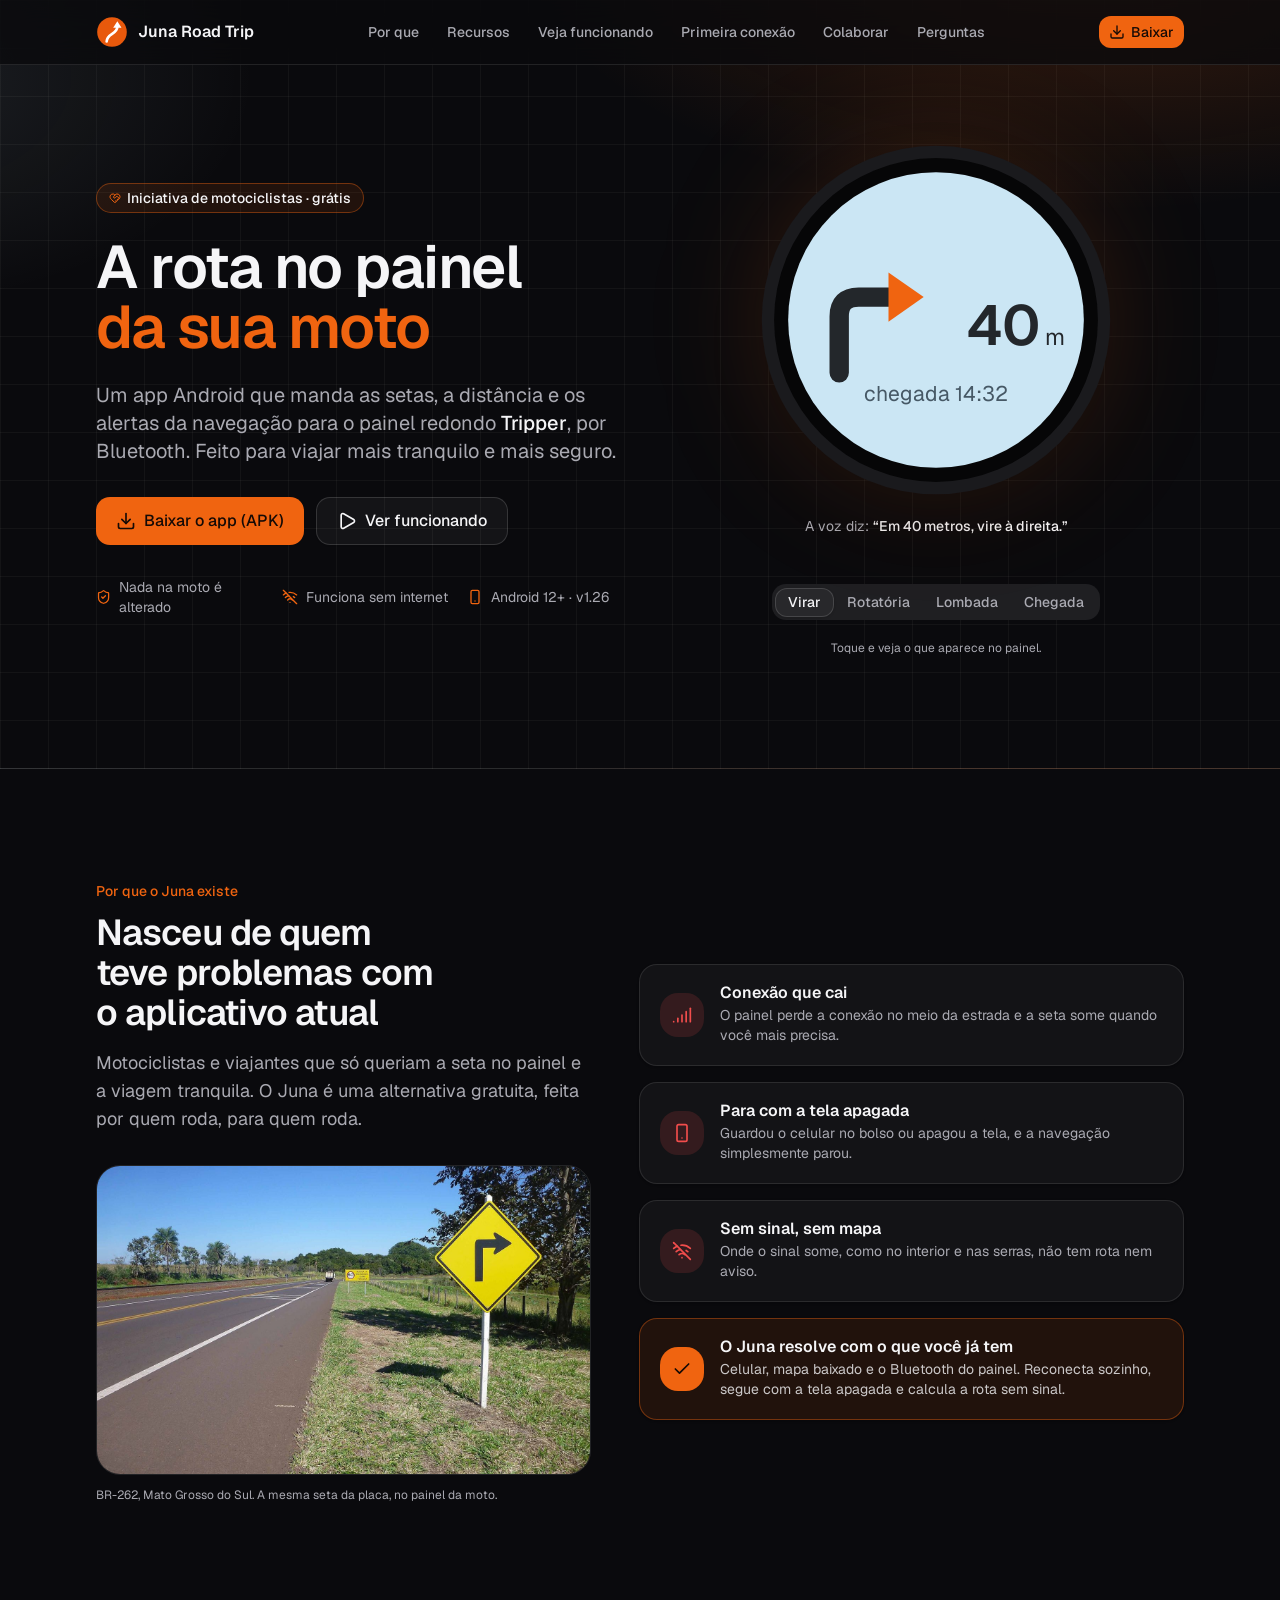
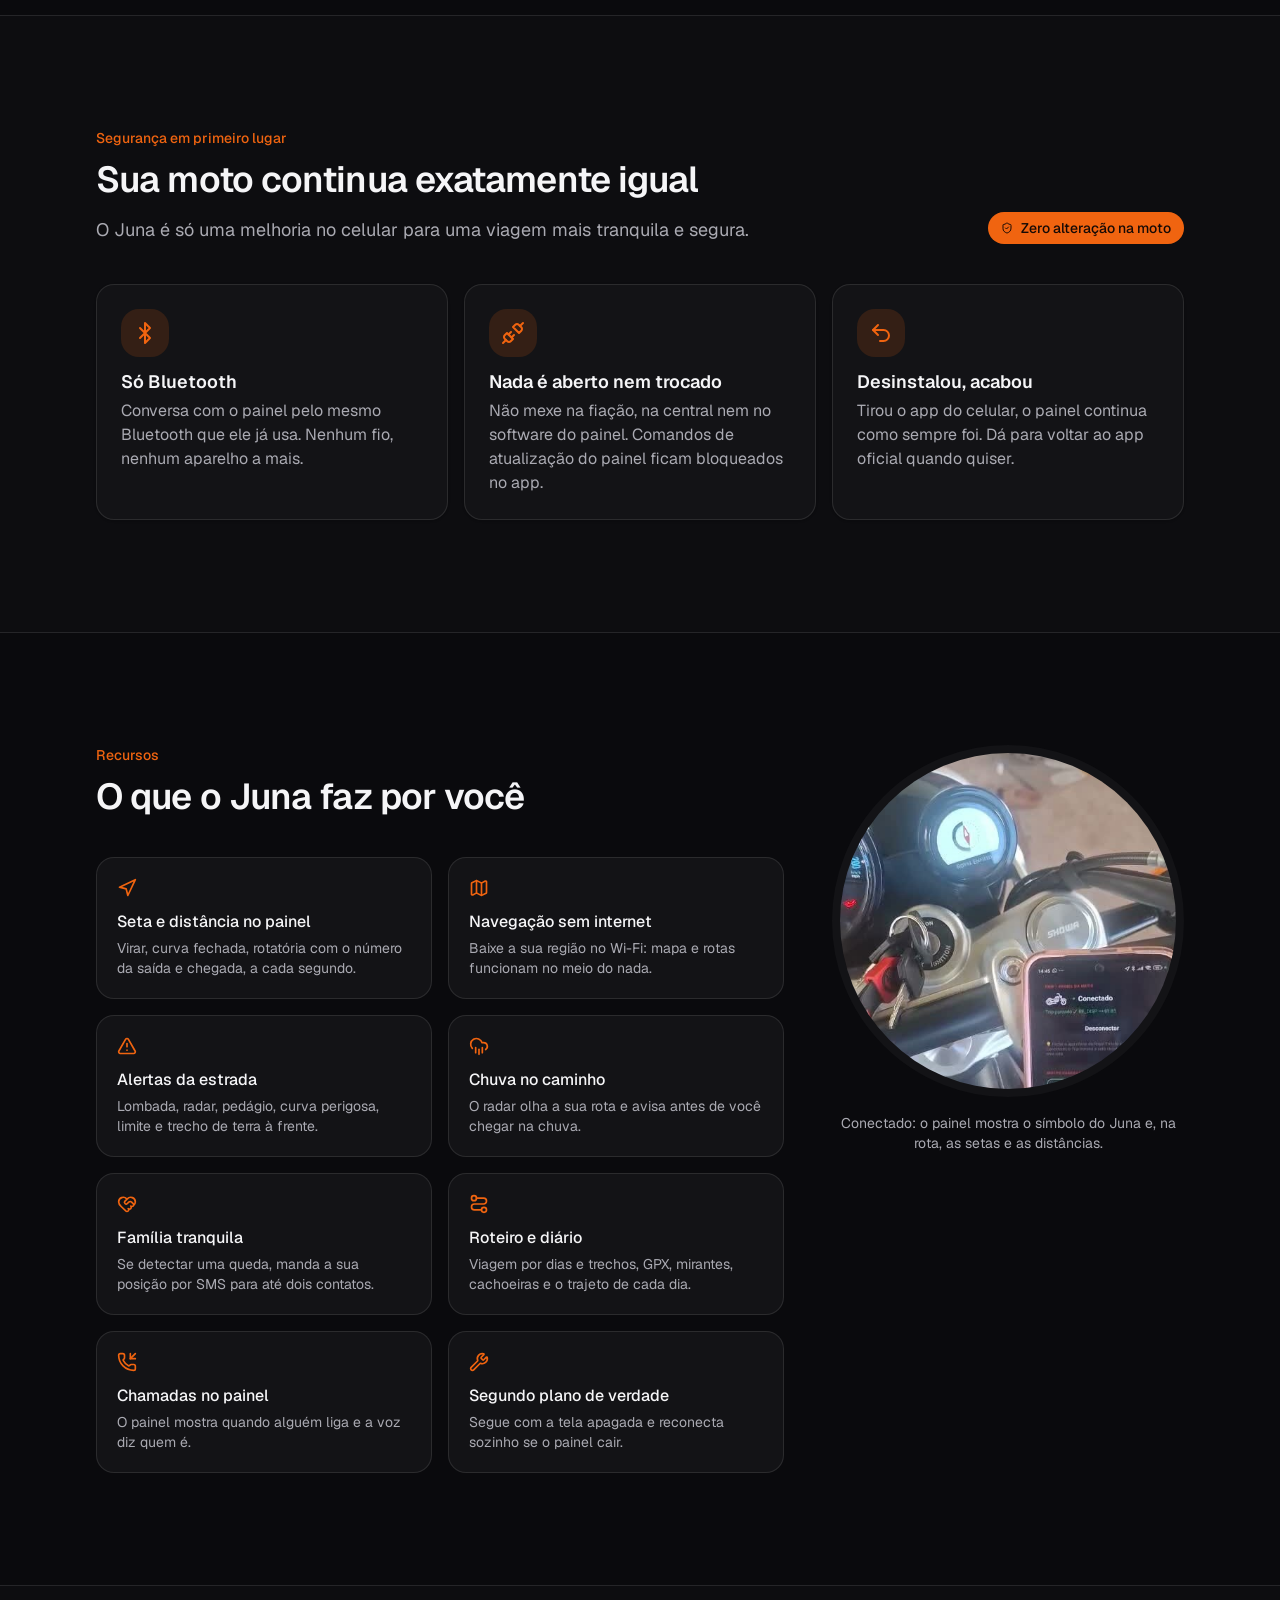
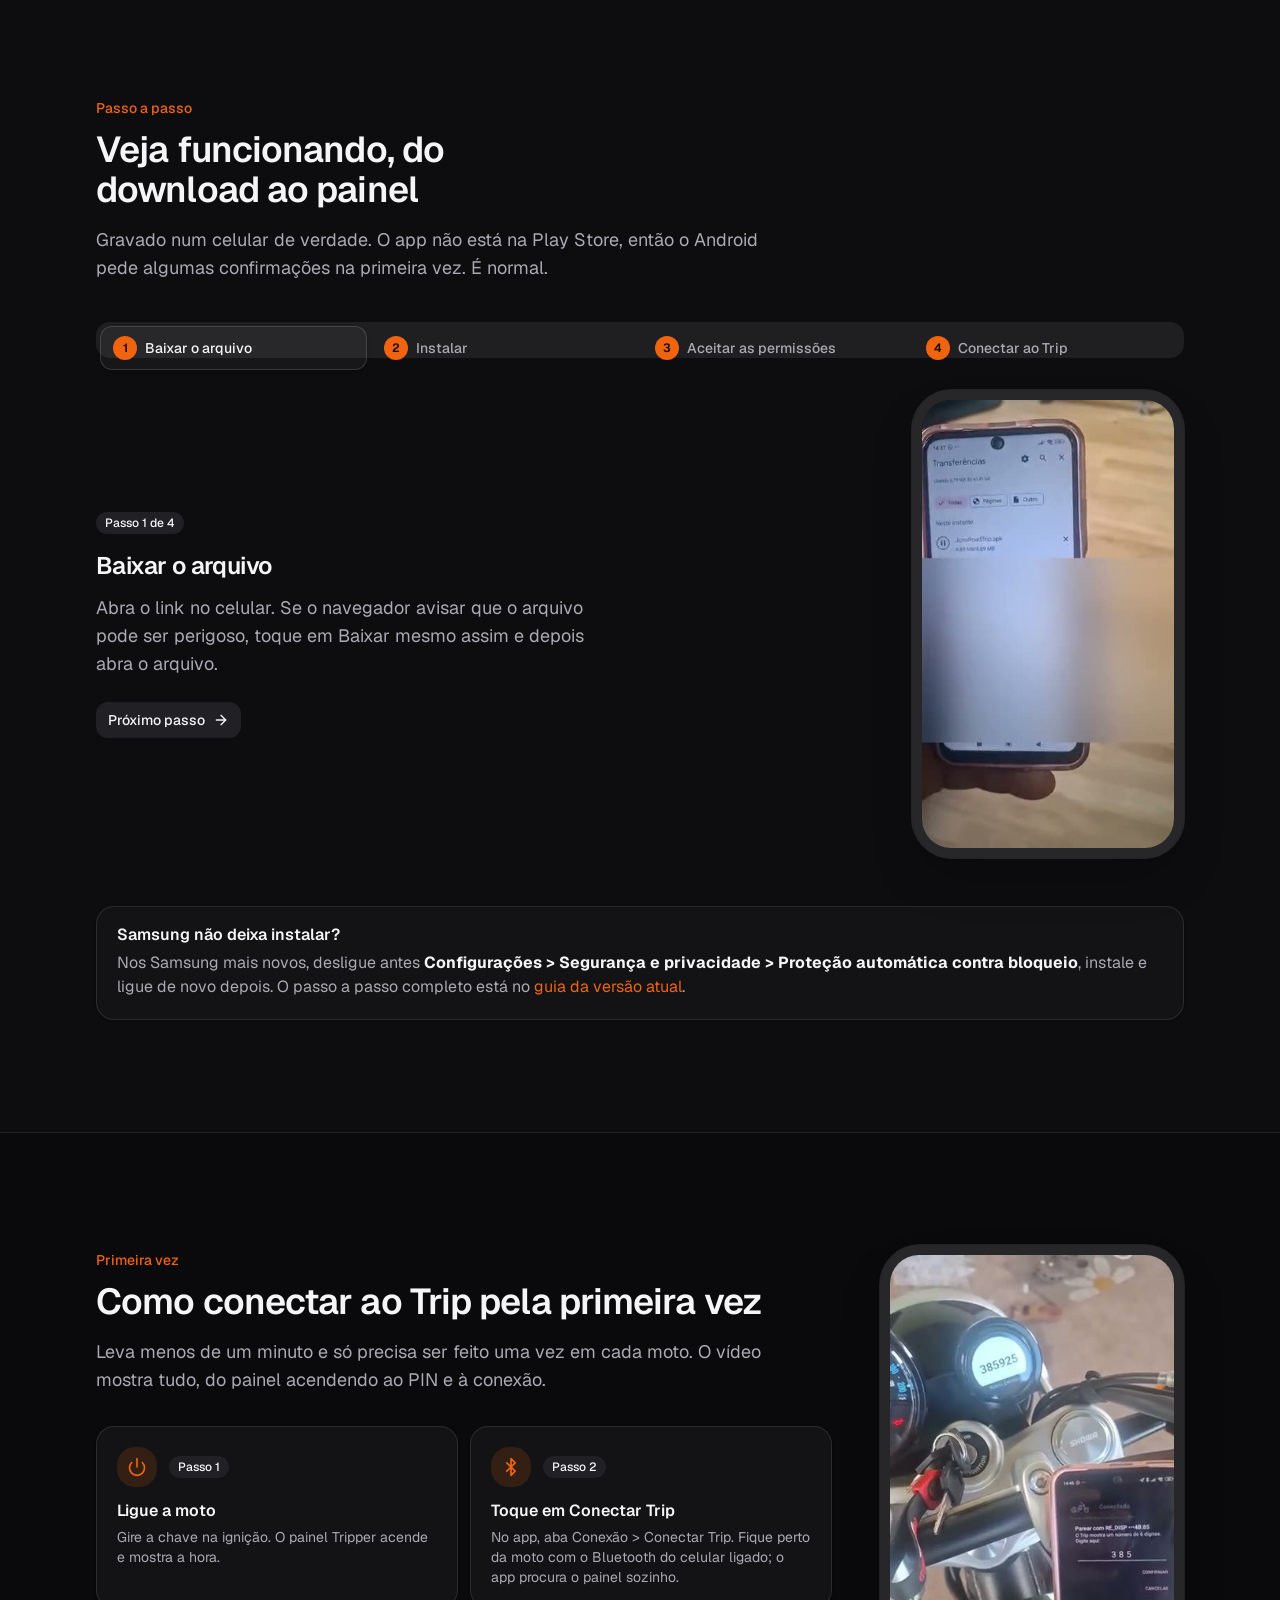
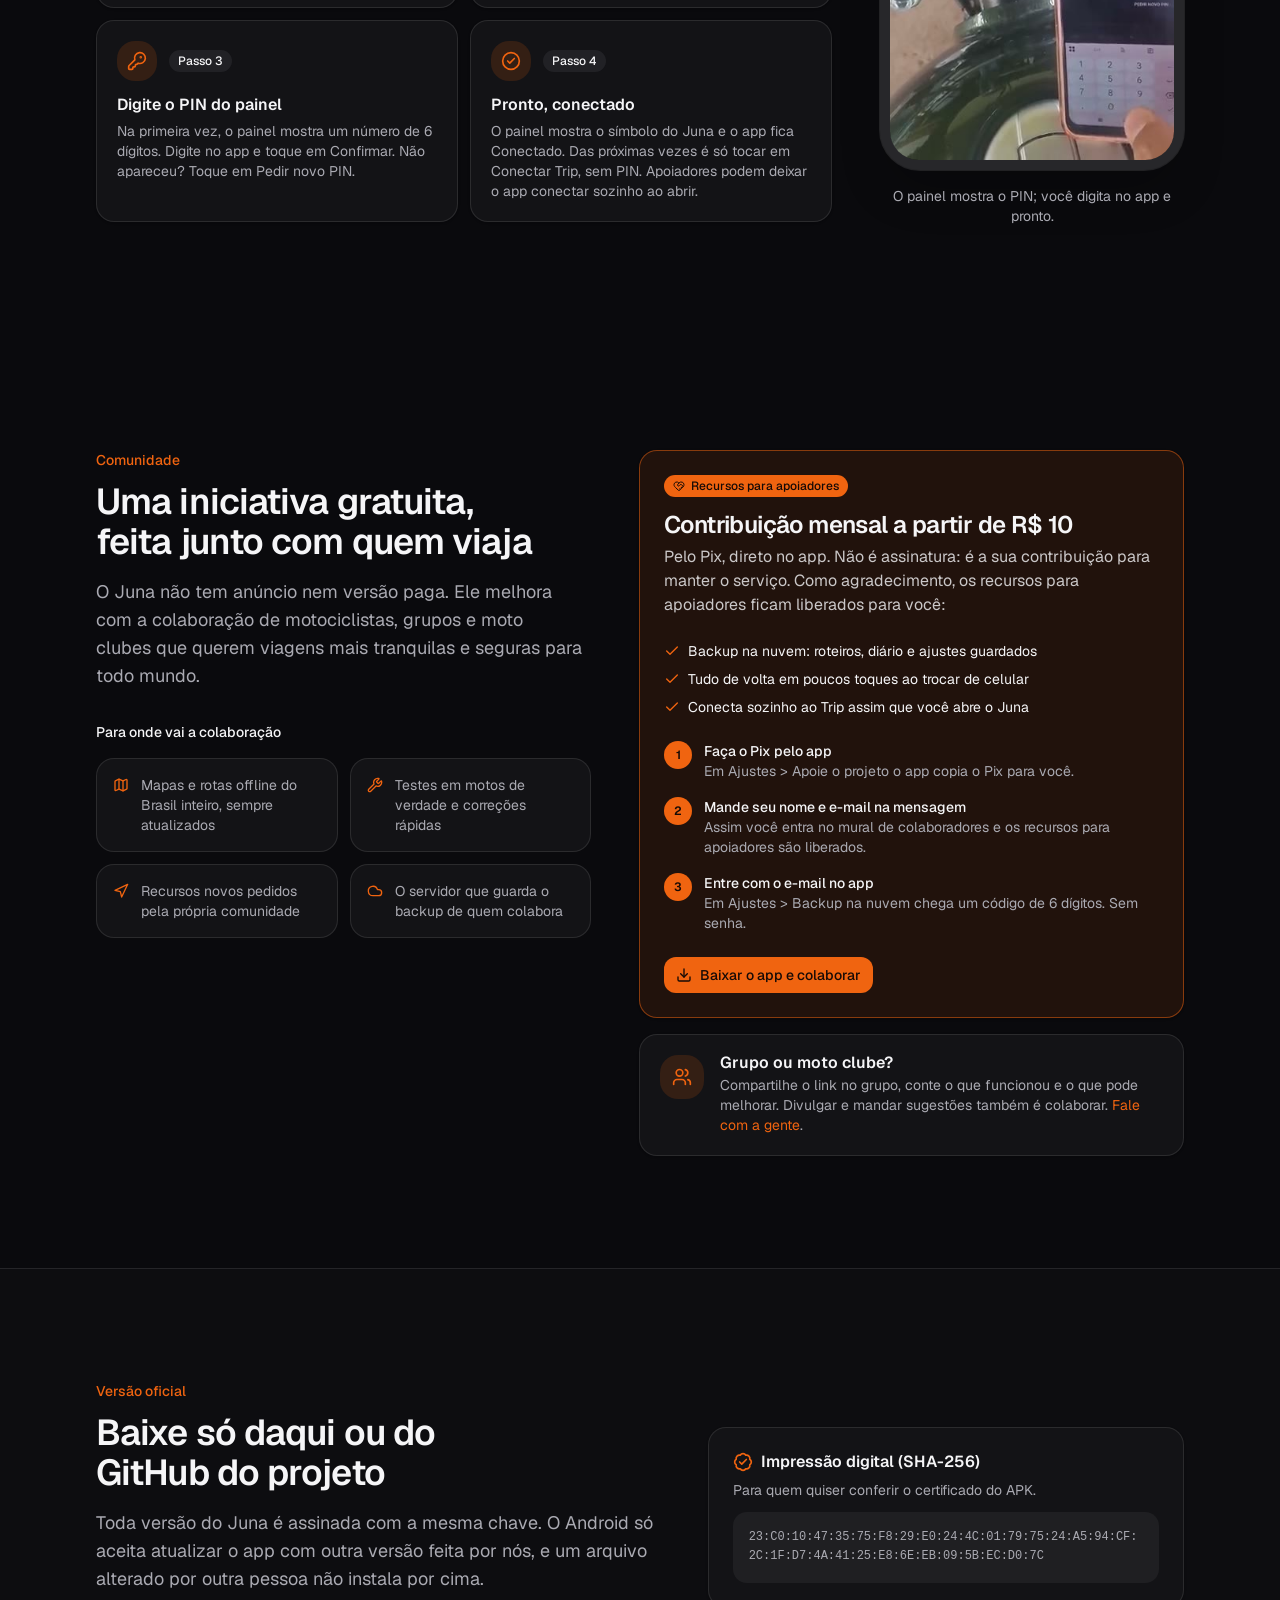
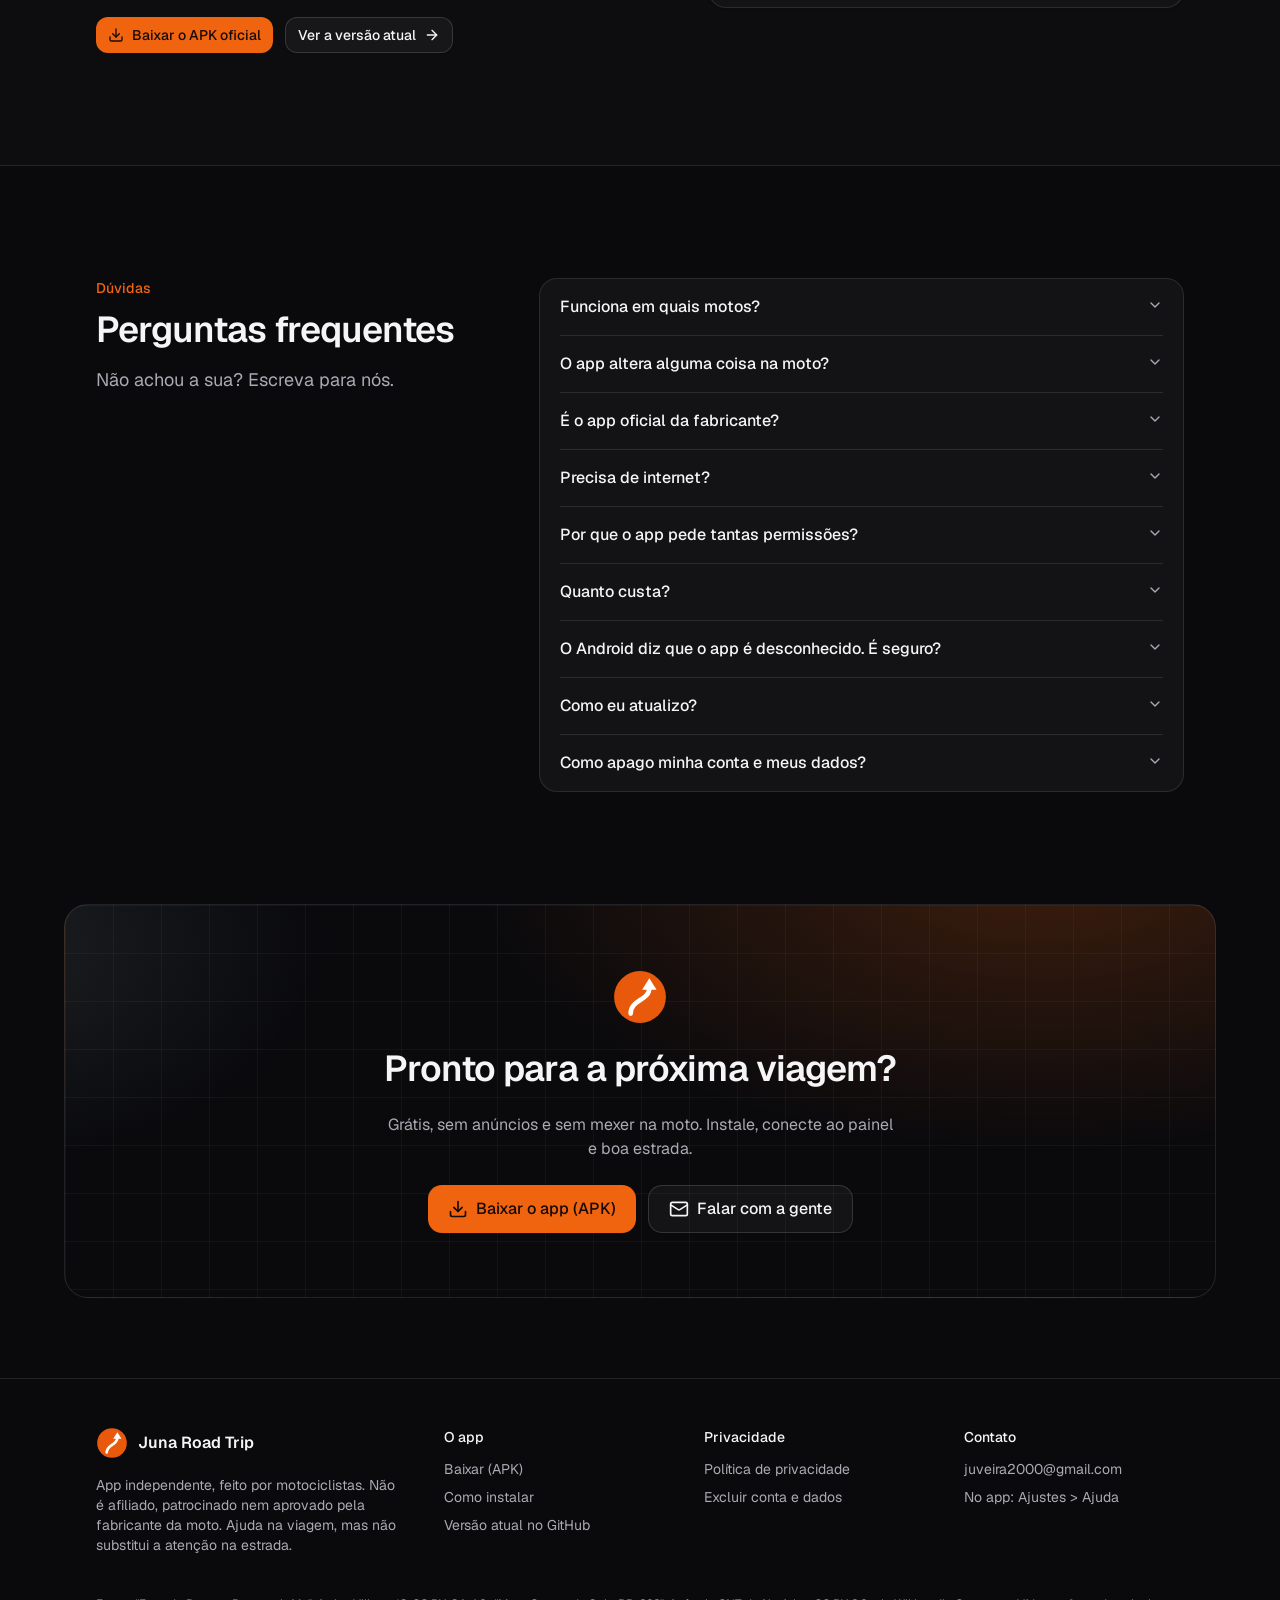
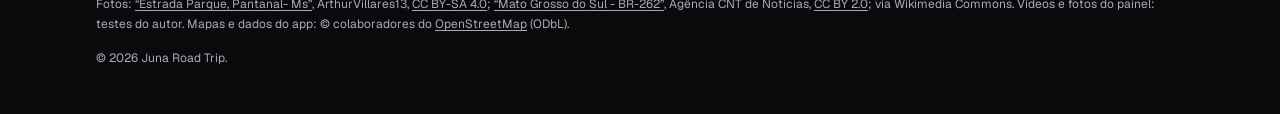
==== commit 4e89b919: "Add files via upload" ====
--- a/index.html
+++ b/index.html
@@ -10,8 +10,8 @@
 <meta property="og:description" content="A rota no painel Tripper da sua moto. App Android gratuito, feito por motociclistas, sem alterar nada na moto.">
 <meta property="og:image" content="https://juveira2000.github.io/juna-road-trip/assets/juna-conectado.jpg">
 <link rel="icon" href="data:image/svg+xml,%3Csvg xmlns='http://www.w3.org/2000/svg' viewBox='0 0 108 108'%3E%3Ccircle cx='54' cy='54' r='50' fill='%23E8590C'/%3E%3Cpath d='M36 86C36 58 72 62 72 36' stroke='%23fff' stroke-width='9' stroke-linecap='round' fill='none'/%3E%3Cpath d='M72 18 86 40H58Z' fill='%23fff'/%3E%3C/svg%3E">
-  <script type="module" crossorigin src="./assets/index-B-EX4FsJ.js"></script>
-  <link rel="modulepreload" crossorigin href="./assets/Layout-3BjqQFmy.js">
+  <script type="module" crossorigin src="./assets/index-DgoTmcbb.js"></script>
+  <link rel="modulepreload" crossorigin href="./assets/Layout-COaRsDl7.js">
   <link rel="stylesheet" crossorigin href="./assets/Layout-2VemShMz.css">
 </head>
 <body>
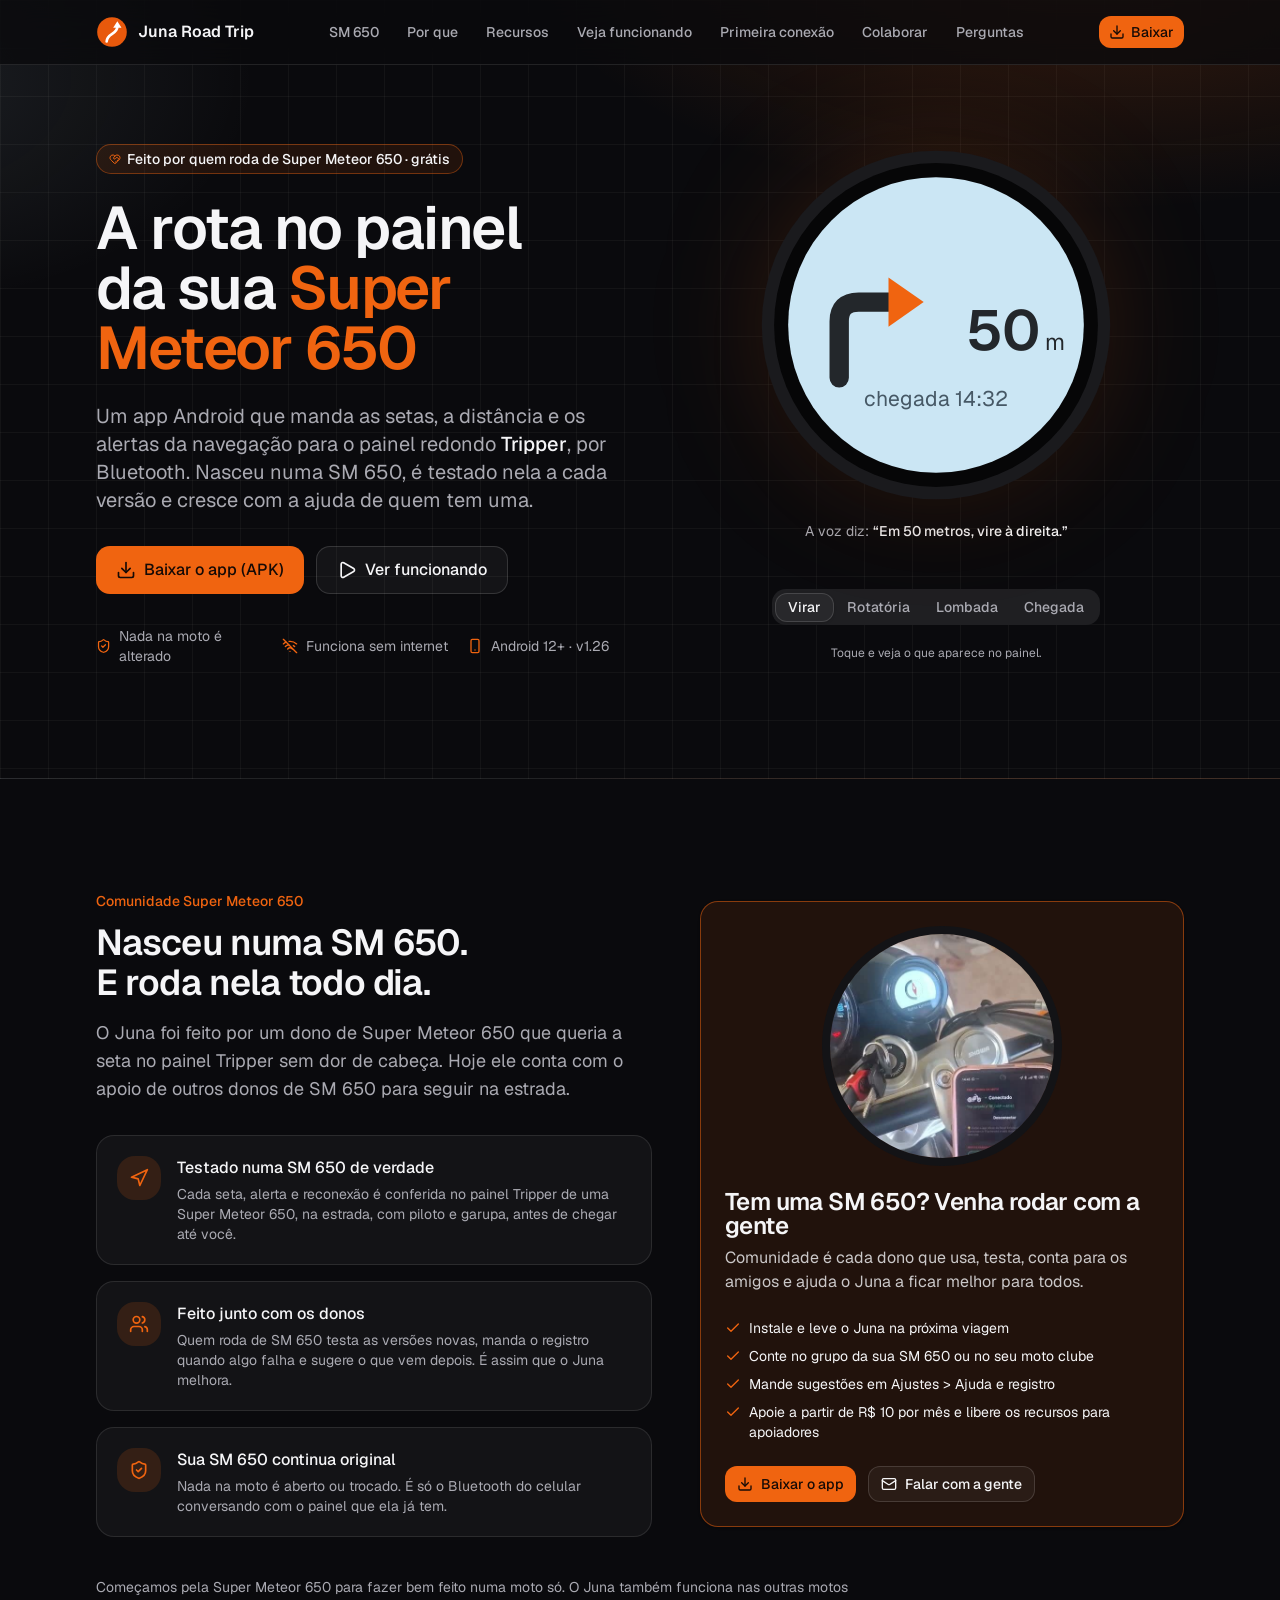
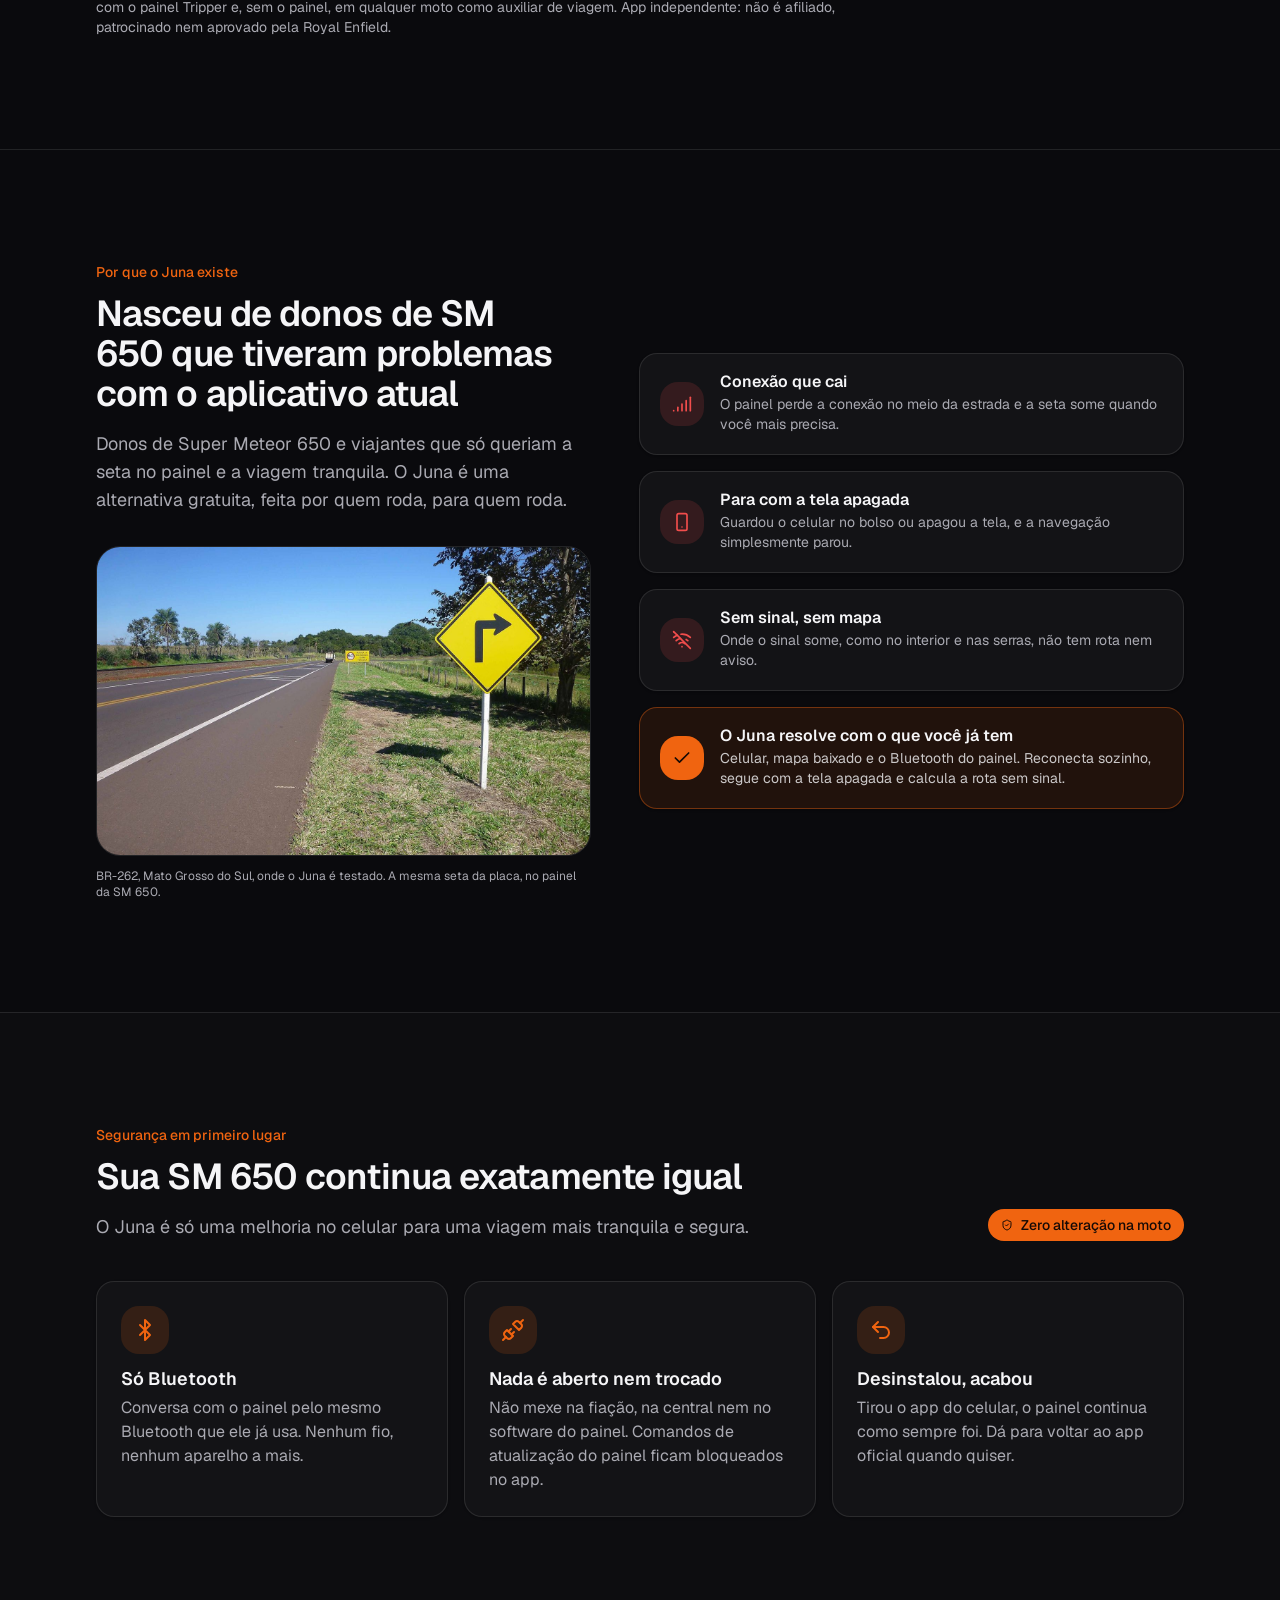
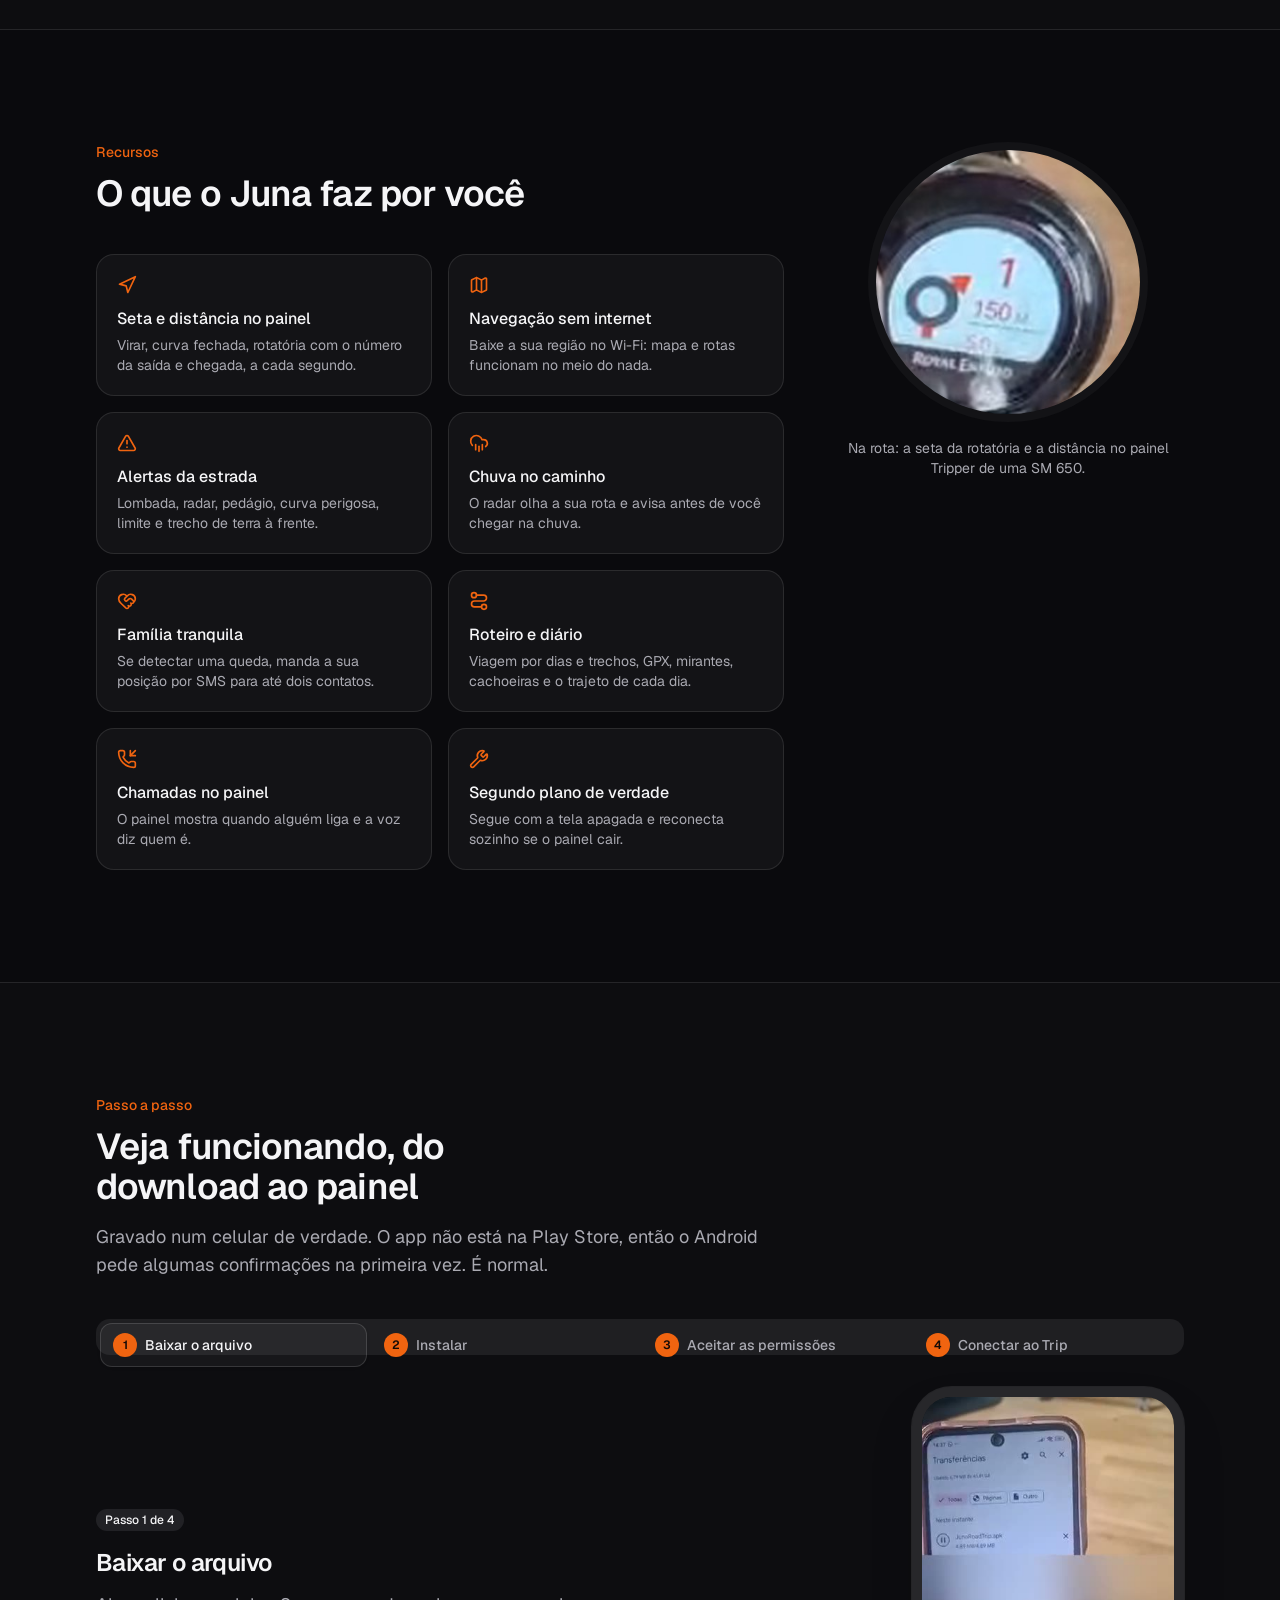
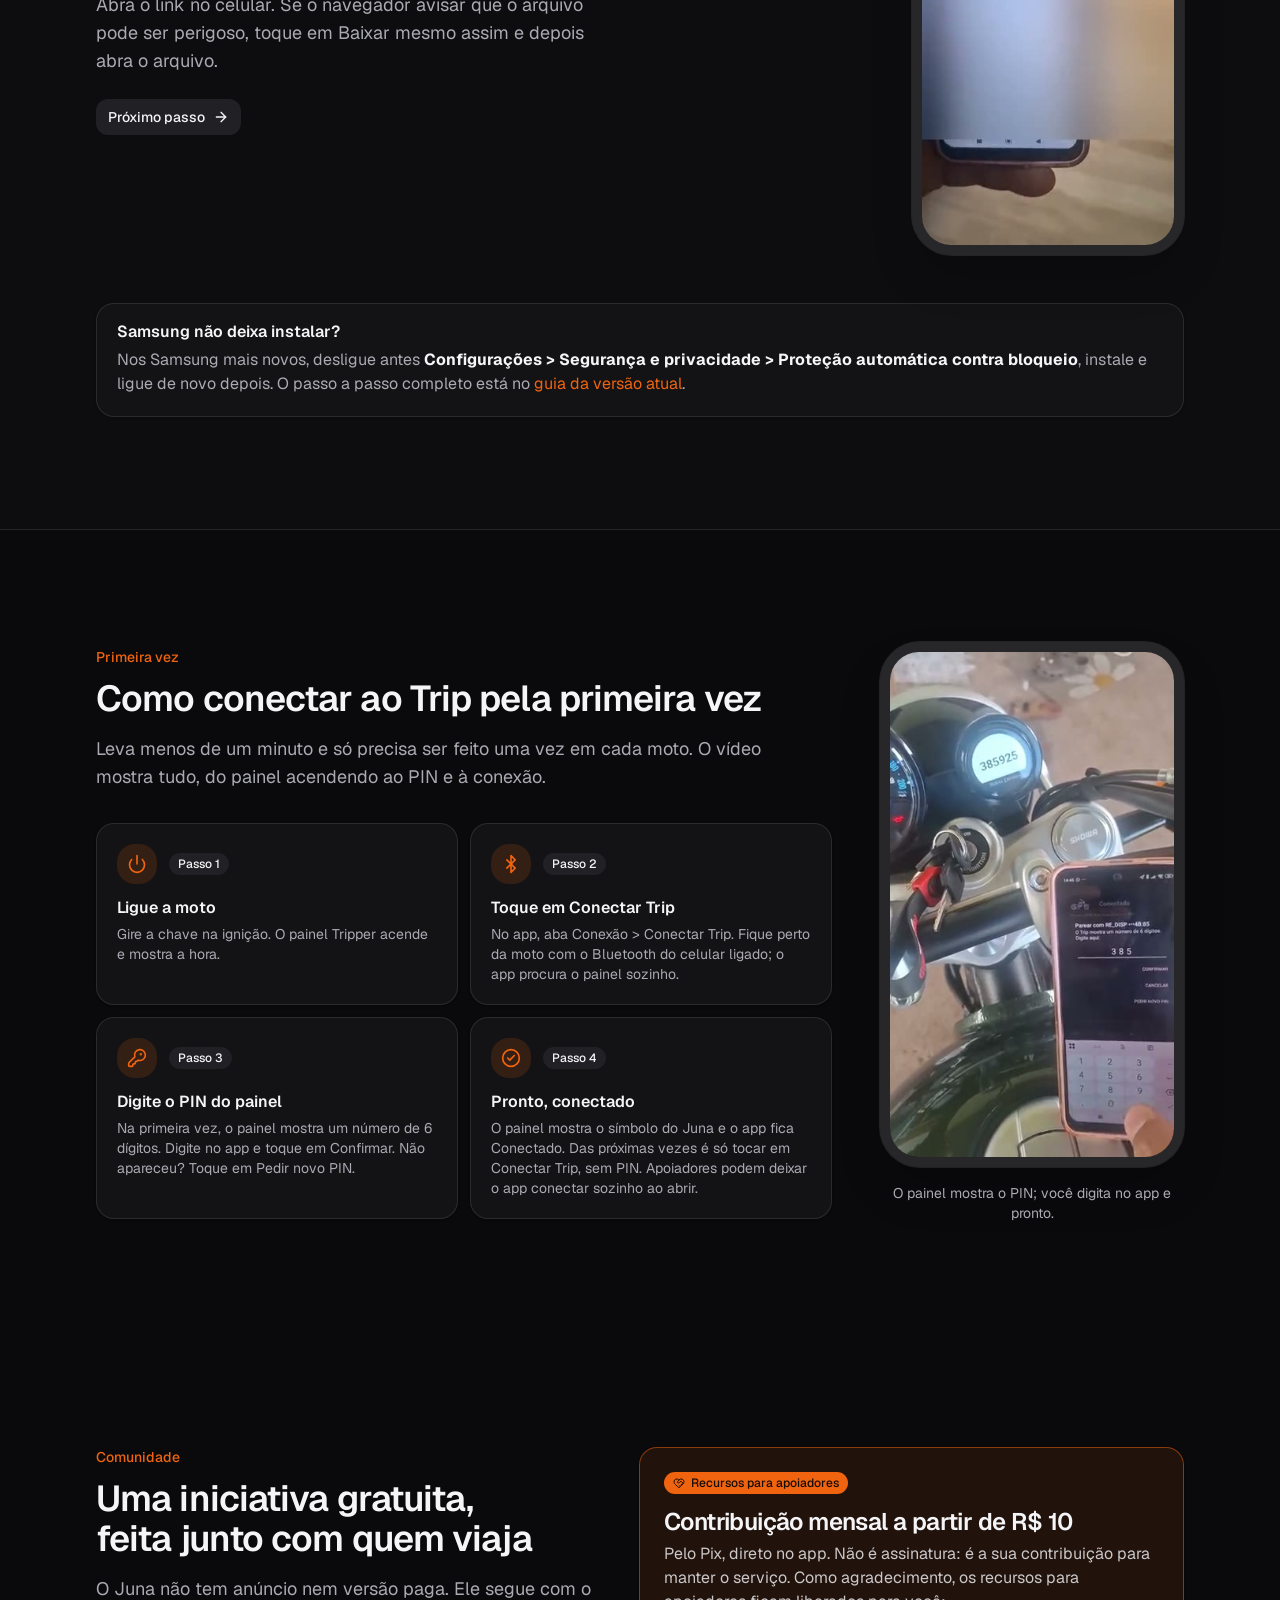
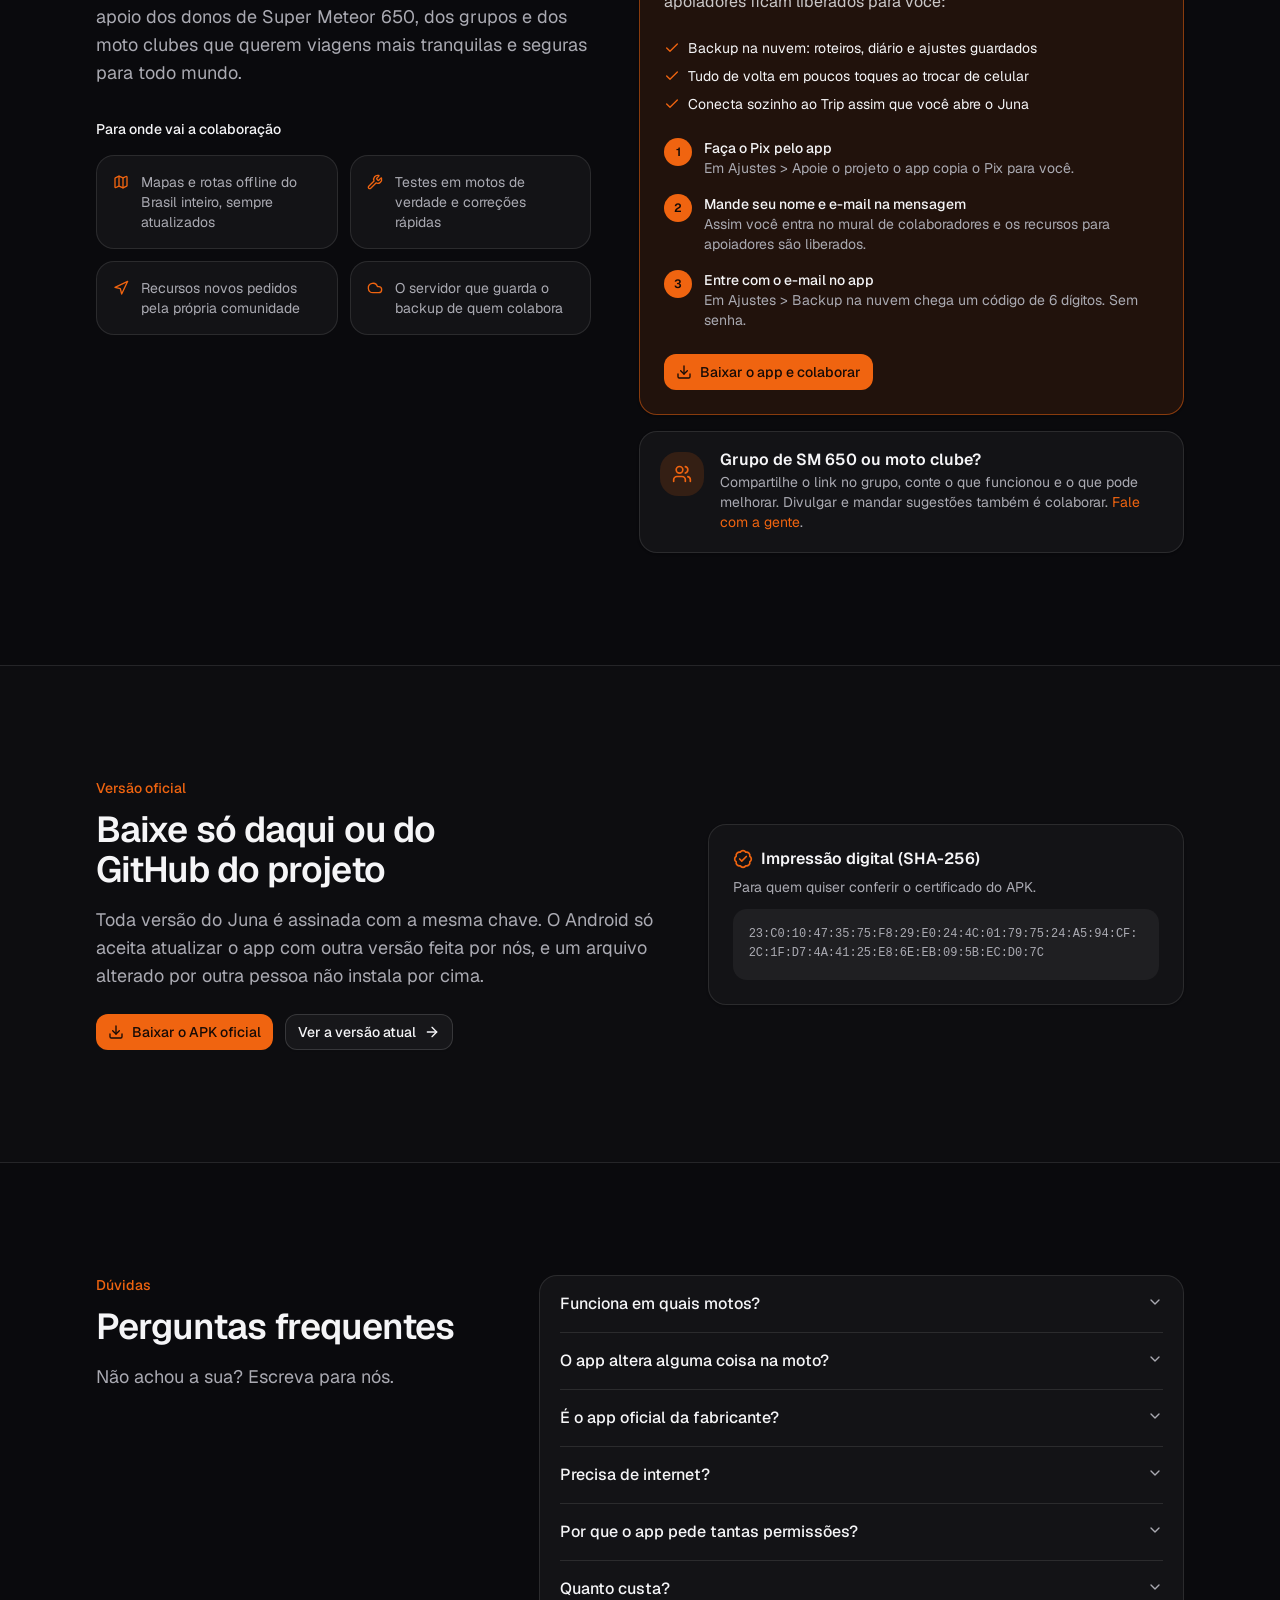
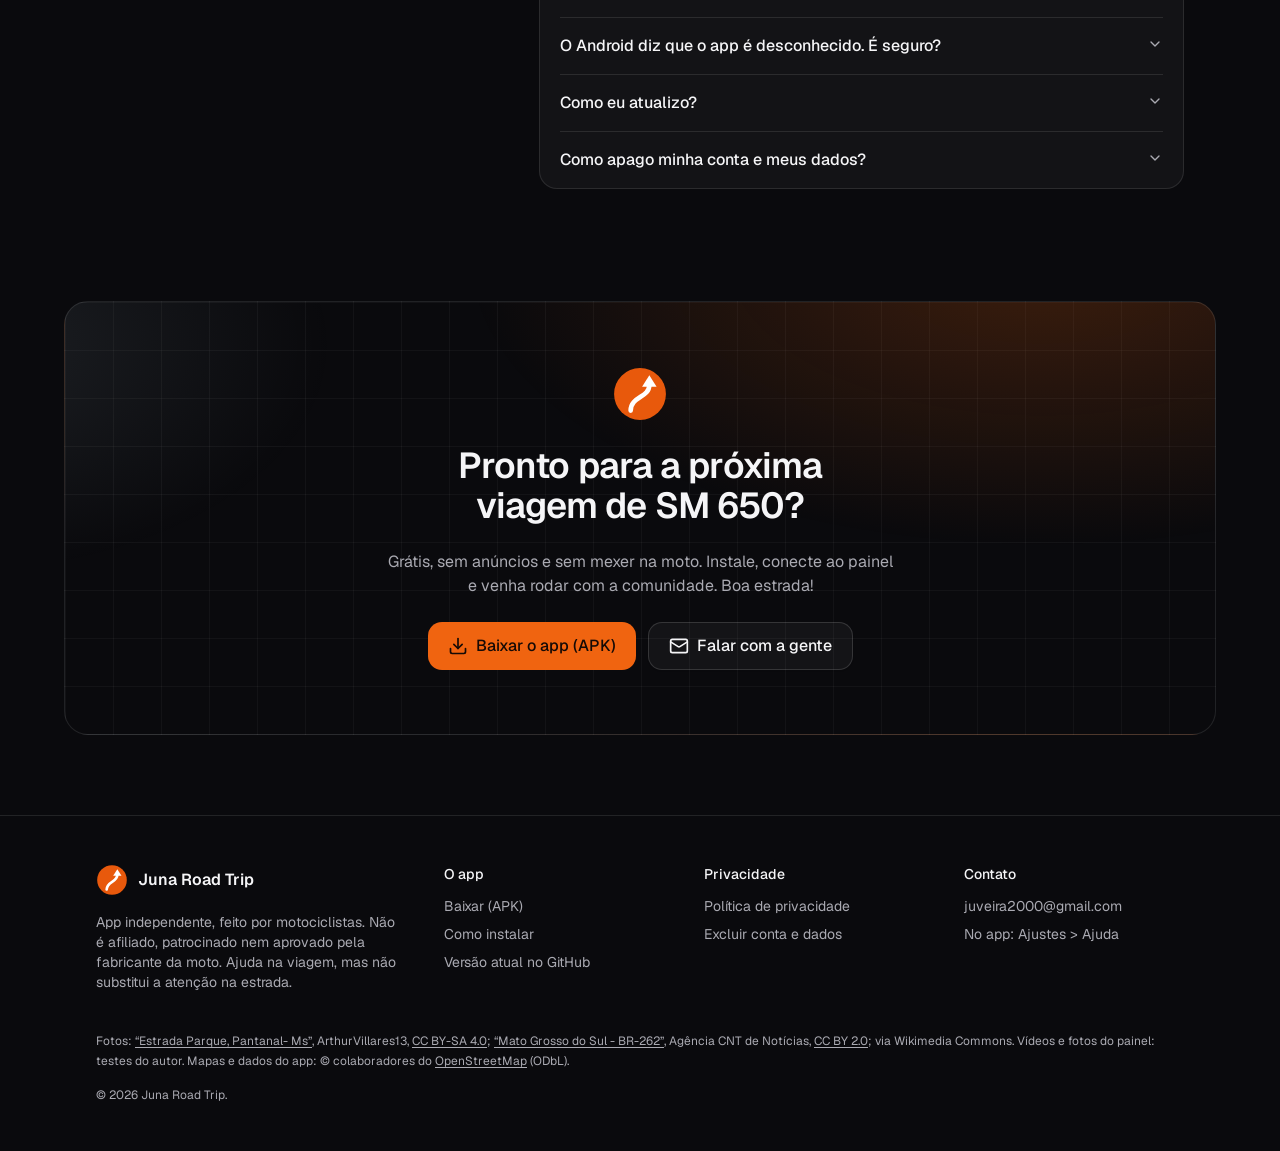
==== commit 6d45b8d6: "Add files via upload" ====
--- a/index.html
+++ b/index.html
@@ -3,16 +3,16 @@
 <head>
 <meta charset="utf-8">
 <meta name="viewport" content="width=device-width, initial-scale=1">
-<title>Juna Road Trip — a rota no painel Tripper da sua moto</title>
-<meta name="description" content="App Android gratuito, feito por motociclistas, que manda as setas, a distância e os alertas da navegação para o painel Tripper por Bluetooth. Nada na moto é alterado. Funciona sem internet.">
+<title>Juna Road Trip — a rota no painel Tripper da sua Super Meteor 650</title>
+<meta name="description" content="App Android gratuito, feito por donos de Super Meteor 650, que manda as setas, a distância e os alertas da navegação para o painel Tripper por Bluetooth. Nada na moto é alterado. Funciona sem internet.">
 <meta name="theme-color" content="#18181b">
 <meta property="og:title" content="Juna Road Trip">
-<meta property="og:description" content="A rota no painel Tripper da sua moto. App Android gratuito, feito por motociclistas, sem alterar nada na moto.">
+<meta property="og:description" content="A rota no painel Tripper da sua Super Meteor 650. App Android gratuito, feito por donos de SM 650, sem alterar nada na moto.">
 <meta property="og:image" content="https://juveira2000.github.io/juna-road-trip/assets/juna-conectado.jpg">
 <link rel="icon" href="data:image/svg+xml,%3Csvg xmlns='http://www.w3.org/2000/svg' viewBox='0 0 108 108'%3E%3Ccircle cx='54' cy='54' r='50' fill='%23E8590C'/%3E%3Cpath d='M36 86C36 58 72 62 72 36' stroke='%23fff' stroke-width='9' stroke-linecap='round' fill='none'/%3E%3Cpath d='M72 18 86 40H58Z' fill='%23fff'/%3E%3C/svg%3E">
-  <script type="module" crossorigin src="./assets/index-DgoTmcbb.js"></script>
-  <link rel="modulepreload" crossorigin href="./assets/Layout-COaRsDl7.js">
-  <link rel="stylesheet" crossorigin href="./assets/Layout-2VemShMz.css">
+  <script type="module" crossorigin src="./assets/index-CPbsNbJx.js"></script>
+  <link rel="modulepreload" crossorigin href="./assets/Layout-5w57qAgK.js">
+  <link rel="stylesheet" crossorigin href="./assets/Layout-9M4u0scP.css">
 </head>
 <body>
 <div id="root"></div>
--- a/assets/Layout-9M4u0scP.css
+++ b/assets/Layout-9M4u0scP.css
@@ -0,0 +1 @@
+@layer properties{@supports (((-webkit-hyphens:none)) and (not (margin-trim:block))) or ((-moz-orient:inline) and (not (color:rgb(from red r g b)))){*,:before,:after,::backdrop{--tw-translate-x:0;--tw-translate-y:0;--tw-translate-z:0;--tw-rotate-x:initial;--tw-rotate-y:initial;--tw-rotate-z:initial;--tw-skew-x:initial;--tw-skew-y:initial;--tw-space-y-reverse:0;--tw-border-style:solid;--tw-leading:initial;--tw-font-weight:initial;--tw-tracking:initial;--tw-shadow:0 0 #0000;--tw-shadow-color:initial;--tw-shadow-alpha:100%;--tw-inset-shadow:0 0 #0000;--tw-inset-shadow-color:initial;--tw-inset-shadow-alpha:100%;--tw-ring-color:initial;--tw-ring-shadow:0 0 #0000;--tw-inset-ring-color:initial;--tw-inset-ring-shadow:0 0 #0000;--tw-ring-inset:initial;--tw-ring-offset-width:0px;--tw-ring-offset-color:#fff;--tw-ring-offset-shadow:0 0 #0000;--tw-outline-style:solid;--tw-blur:initial;--tw-brightness:initial;--tw-contrast:initial;--tw-grayscale:initial;--tw-hue-rotate:initial;--tw-invert:initial;--tw-opacity:initial;--tw-saturate:initial;--tw-sepia:initial;--tw-drop-shadow:initial;--tw-drop-shadow-color:initial;--tw-drop-shadow-alpha:100%;--tw-drop-shadow-size:initial;--tw-backdrop-blur:initial;--tw-backdrop-brightness:initial;--tw-backdrop-contrast:initial;--tw-backdrop-grayscale:initial;--tw-backdrop-hue-rotate:initial;--tw-backdrop-invert:initial;--tw-backdrop-opacity:initial;--tw-backdrop-saturate:initial;--tw-backdrop-sepia:initial;--tw-duration:initial;--tw-scale-x:1;--tw-scale-y:1;--tw-scale-z:1;--tw-content:"";--tw-animation-delay:0s;--tw-animation-direction:normal;--tw-animation-duration:initial;--tw-animation-fill-mode:none;--tw-animation-iteration-count:1;--tw-enter-blur:0;--tw-enter-opacity:1;--tw-enter-rotate:0;--tw-enter-scale:1;--tw-enter-translate-x:0;--tw-enter-translate-y:0;--tw-exit-blur:0;--tw-exit-opacity:1;--tw-exit-rotate:0;--tw-exit-scale:1;--tw-exit-translate-x:0;--tw-exit-translate-y:0}}}@layer theme{:root,:host{--font-mono:ui-monospace, SFMono-Regular, Menlo, Monaco, Consolas, "Liberation Mono", "Courier New", monospace;--color-zinc-800:oklch(27.4% .006 286.033);--color-black:#000;--color-white:#fff;--spacing:.25rem;--container-xs:20rem;--container-sm:24rem;--container-lg:32rem;--container-xl:36rem;--container-2xl:42rem;--container-3xl:48rem;--container-6xl:72rem;--text-xs:.75rem;--text-xs--line-height:calc(1 / .75);--text-sm:.875rem;--text-sm--line-height:calc(1.25 / .875);--text-base:1rem;--text-base--line-height: 1.5 ;--text-lg:1.125rem;--text-lg--line-height:calc(1.75 / 1.125);--text-xl:1.25rem;--text-xl--line-height:calc(1.75 / 1.25);--text-2xl:1.5rem;--text-2xl--line-height:calc(2 / 1.5);--text-3xl:1.875rem;--text-3xl--line-height: 1.2 ;--text-4xl:2.25rem;--text-4xl--line-height:calc(2.5 / 2.25);--text-5xl:3rem;--text-5xl--line-height:1;--text-6xl:3.75rem;--text-6xl--line-height:1;--font-weight-medium:500;--font-weight-semibold:600;--tracking-tight:-.025em;--leading-relaxed:1.625;--radius-3xl:1.5rem;--drop-shadow-2xl:0 25px 25px #00000026;--blur-lg:16px;--blur-3xl:64px;--default-transition-duration:.15s;--default-transition-timing-function:cubic-bezier(.4, 0, .2, 1);--default-font-family:"Geist Variable", ui-sans-serif, system-ui, sans-serif;--default-mono-font-family:var(--font-mono)}}@layer base{*,:after,:before,::backdrop{box-sizing:border-box;border:0 solid;margin:0;padding:0}::file-selector-button{box-sizing:border-box;border:0 solid;margin:0;padding:0}html,:host{-webkit-text-size-adjust:100%;tab-size:4;line-height:1.5;font-family:var(--default-font-family,-apple-system, BlinkMacSystemFont, "Segoe UI", Roboto, "Helvetica Neue", "Noto Sans", Arial, sans-serif, "Apple Color Emoji", "Segoe UI Emoji", "Segoe UI Symbol", "Noto Color Emoji");font-feature-settings:var(--default-font-feature-settings,normal);font-variation-settings:var(--default-font-variation-settings,normal);-webkit-tap-highlight-color:transparent}hr{height:0;color:inherit;border-top-width:1px}abbr:where([title]){-webkit-text-decoration:underline dotted;text-decoration:underline dotted}h1,h2,h3,h4,h5,h6{font-size:inherit;font-weight:inherit}a{color:inherit;-webkit-text-decoration:inherit;text-decoration:inherit}b,strong{font-weight:bolder}code,kbd,samp,pre{font-family:var(--default-mono-font-family,ui-monospace, SFMono-Regular, Menlo, Monaco, Consolas, "Liberation Mono", "Courier New", monospace);font-feature-settings:var(--default-mono-font-feature-settings,normal);font-variation-settings:var(--default-mono-font-variation-settings,normal);font-size:1em}small{font-size:80%}sub,sup{vertical-align:baseline;font-size:75%;line-height:0;position:relative}sub{bottom:-.25em}sup{top:-.5em}table{text-indent:0;border-color:inherit;border-collapse:collapse}:-moz-focusring:where(:not(iframe)){outline:auto}progress{vertical-align:baseline}summary{display:list-item}ol,ul,menu{list-style:none}img,svg,video,canvas,audio,iframe,embed,object{vertical-align:middle;display:block}img,video{max-width:100%;height:auto}button,input,select,optgroup,textarea{font:inherit;font-feature-settings:inherit;font-variation-settings:inherit;letter-spacing:inherit;color:inherit;opacity:1;background-color:#0000;border-radius:0}::file-selector-button{font:inherit;font-feature-settings:inherit;font-variation-settings:inherit;letter-spacing:inherit;color:inherit;opacity:1;background-color:#0000;border-radius:0}:where(select:is([multiple],[size])) optgroup{font-weight:bolder}:where(select:is([multiple],[size])) optgroup option{padding-inline-start:20px}::file-selector-button{margin-inline-end:4px}::placeholder{opacity:1}@supports (not ((-webkit-appearance:-apple-pay-button))) or (contain-intrinsic-size:1px){::placeholder{color:currentColor}@supports (color:color-mix(in lab,red,red)){::placeholder{color:color-mix(in oklab,currentcolor 50%,transparent)}}}textarea{resize:vertical}::-webkit-search-decoration{-webkit-appearance:none}::-webkit-date-and-time-value{min-height:1lh;text-align:inherit}::-webkit-datetime-edit{display:inline-flex}::-webkit-datetime-edit-fields-wrapper{padding:0}::-webkit-datetime-edit{padding-block:0}::-webkit-datetime-edit-year-field{padding-block:0}::-webkit-datetime-edit-month-field{padding-block:0}::-webkit-datetime-edit-day-field{padding-block:0}::-webkit-datetime-edit-hour-field{padding-block:0}::-webkit-datetime-edit-minute-field{padding-block:0}::-webkit-datetime-edit-second-field{padding-block:0}::-webkit-datetime-edit-millisecond-field{padding-block:0}::-webkit-datetime-edit-meridiem-field{padding-block:0}::-webkit-calendar-picker-indicator{line-height:1}:-moz-ui-invalid{box-shadow:none}button,input:where([type=button],[type=reset],[type=submit]){appearance:button}::file-selector-button{appearance:button}::-webkit-inner-spin-button{height:auto}::-webkit-outer-spin-button{height:auto}[hidden]:where(:not([hidden=until-found])){display:none!important}*{border-color:var(--border);outline-color:var(--ring)}@supports (color:color-mix(in lab,red,red)){*{outline-color:color-mix(in oklab,var(--ring) 50%,transparent)}}html{scroll-behavior:smooth;scroll-padding-top:5rem}body{background-color:var(--background);color:var(--foreground);-webkit-font-smoothing:antialiased;-moz-osx-font-smoothing:grayscale;font-feature-settings:"ss01","cv11"}::selection{background-color:var(--primary);color:var(--primary-foreground)}}@layer components;@layer utilities{.\@container\/card-header{container:card-header/inline-size}.pointer-events-none{pointer-events:none}.absolute{position:absolute}.fixed{position:fixed}.relative{position:relative}.sticky{position:sticky}.inset-6{inset:calc(var(--spacing) * 6)}.inset-x-0{inset-inline:0}.top-0{top:0}.top-24{top:calc(var(--spacing) * 24)}.z-50{z-index:50}.col-start-2{grid-column-start:2}.row-span-2{grid-row:span 2/span 2}.row-start-1{grid-row-start:1}.mx-auto{margin-inline:auto}.mt-0\.5{margin-top:calc(var(--spacing) * .5)}.mt-1{margin-top:var(--spacing)}.mt-2{margin-top:calc(var(--spacing) * 2)}.mt-3{margin-top:calc(var(--spacing) * 3)}.mt-4{margin-top:calc(var(--spacing) * 4)}.mt-5{margin-top:calc(var(--spacing) * 5)}.mt-6{margin-top:calc(var(--spacing) * 6)}.mt-8{margin-top:calc(var(--spacing) * 8)}.mt-10{margin-top:calc(var(--spacing) * 10)}.mt-12{margin-top:calc(var(--spacing) * 12)}.mb-2{margin-bottom:calc(var(--spacing) * 2)}.mb-3{margin-bottom:calc(var(--spacing) * 3)}.mb-4{margin-bottom:calc(var(--spacing) * 4)}.mb-6{margin-bottom:calc(var(--spacing) * 6)}.block{display:block}.flex{display:flex}.grid{display:grid}.hidden{display:none}.inline-flex{display:inline-flex}.aspect-\[9\/16\]{aspect-ratio:9/16}.aspect-\[16\/10\]{aspect-ratio:16/10}.aspect-square{aspect-ratio:1}.size-4{width:calc(var(--spacing) * 4);height:calc(var(--spacing) * 4)}.size-5{width:calc(var(--spacing) * 5);height:calc(var(--spacing) * 5)}.size-6{width:calc(var(--spacing) * 6);height:calc(var(--spacing) * 6)}.size-7{width:calc(var(--spacing) * 7);height:calc(var(--spacing) * 7)}.size-8{width:calc(var(--spacing) * 8);height:calc(var(--spacing) * 8)}.size-9{width:calc(var(--spacing) * 9);height:calc(var(--spacing) * 9)}.size-10{width:calc(var(--spacing) * 10);height:calc(var(--spacing) * 10)}.size-11{width:calc(var(--spacing) * 11);height:calc(var(--spacing) * 11)}.size-12{width:calc(var(--spacing) * 12);height:calc(var(--spacing) * 12)}.size-14{width:calc(var(--spacing) * 14);height:calc(var(--spacing) * 14)}.h-6{height:calc(var(--spacing) * 6)}.h-8{height:calc(var(--spacing) * 8)}.h-9{height:calc(var(--spacing) * 9)}.h-10{height:calc(var(--spacing) * 10)}.h-11{height:calc(var(--spacing) * 11)}.h-12{height:calc(var(--spacing) * 12)}.h-16{height:calc(var(--spacing) * 16)}.h-\[calc\(100\%-1px\)\]{height:calc(100% - 1px)}.h-auto{height:auto}.h-full{height:100%}.min-h-12{min-height:calc(var(--spacing) * 12)}.w-fit{width:fit-content}.w-full{width:100%}.max-w-2xl{max-width:var(--container-2xl)}.max-w-3xl{max-width:var(--container-3xl)}.max-w-6xl{max-width:var(--container-6xl)}.max-w-\[15rem\]{max-width:15rem}.max-w-\[17\.5rem\]{max-width:17.5rem}.max-w-\[17rem\]{max-width:17rem}.max-w-\[19rem\]{max-width:19rem}.max-w-\[22rem\]{max-width:22rem}.max-w-lg{max-width:var(--container-lg)}.max-w-sm{max-width:var(--container-sm)}.max-w-xl{max-width:var(--container-xl)}.max-w-xs{max-width:var(--container-xs)}.flex-1{flex:1}.shrink-0{flex-shrink:0}.translate-y-0\.5{--tw-translate-y:calc(var(--spacing) * .5);translate:var(--tw-translate-x) var(--tw-translate-y)}.transform{transform:var(--tw-rotate-x, ) var(--tw-rotate-y, ) var(--tw-rotate-z, ) var(--tw-skew-x, ) var(--tw-skew-y, )}.scroll-mt-20{scroll-margin-top:calc(var(--spacing) * 20)}.scroll-mt-24{scroll-margin-top:calc(var(--spacing) * 24)}.auto-rows-min{grid-auto-rows:min-content}.grid-cols-2{grid-template-columns:repeat(2,minmax(0,1fr))}.grid-rows-\[auto_auto\]{grid-template-rows:auto auto}.flex-col{flex-direction:column}.flex-wrap{flex-wrap:wrap}.place-items-center{place-items:center}.items-center{align-items:center}.items-start{align-items:flex-start}.justify-between{justify-content:space-between}.justify-center{justify-content:center}.justify-start{justify-content:flex-start}.gap-1{gap:var(--spacing)}.gap-1\.5{gap:calc(var(--spacing) * 1.5)}.gap-2{gap:calc(var(--spacing) * 2)}.gap-2\.5{gap:calc(var(--spacing) * 2.5)}.gap-3{gap:calc(var(--spacing) * 3)}.gap-4{gap:calc(var(--spacing) * 4)}.gap-5{gap:calc(var(--spacing) * 5)}.gap-6{gap:calc(var(--spacing) * 6)}.gap-8{gap:calc(var(--spacing) * 8)}.gap-10{gap:calc(var(--spacing) * 10)}.gap-12{gap:calc(var(--spacing) * 12)}:where(.space-y-1>:not(:last-child)){--tw-space-y-reverse:0;margin-block-start:calc(var(--spacing) * var(--tw-space-y-reverse));margin-block-end:calc(var(--spacing) * calc(1 - var(--tw-space-y-reverse)))}:where(.space-y-2>:not(:last-child)){--tw-space-y-reverse:0;margin-block-start:calc(calc(var(--spacing) * 2) * var(--tw-space-y-reverse));margin-block-end:calc(calc(var(--spacing) * 2) * calc(1 - var(--tw-space-y-reverse)))}:where(.space-y-4>:not(:last-child)){--tw-space-y-reverse:0;margin-block-start:calc(calc(var(--spacing) * 4) * var(--tw-space-y-reverse));margin-block-end:calc(calc(var(--spacing) * 4) * calc(1 - var(--tw-space-y-reverse)))}:where(.space-y-14>:not(:last-child)){--tw-space-y-reverse:0;margin-block-start:calc(calc(var(--spacing) * 14) * var(--tw-space-y-reverse));margin-block-end:calc(calc(var(--spacing) * 14) * calc(1 - var(--tw-space-y-reverse)))}.self-start{align-self:flex-start}.justify-self-end{justify-self:flex-end}.truncate{text-overflow:ellipsis;white-space:nowrap;overflow:hidden}.overflow-hidden{overflow:hidden}.rounded-2xl{border-radius:calc(var(--radius) + 10px)}.rounded-3xl{border-radius:var(--radius-3xl)}.rounded-\[1\.8rem\]{border-radius:1.8rem}.rounded-\[2\.5rem\]{border-radius:2.5rem}.rounded-full{border-radius:2147483647px}.rounded-lg{border-radius:var(--radius)}.rounded-md{border-radius:calc(var(--radius) - 2px)}.rounded-xl{border-radius:calc(var(--radius) + 4px)}.border{border-style:var(--tw-border-style);border-width:1px}.border-8{border-style:var(--tw-border-style);border-width:8px}.border-\[10px\]{border-style:var(--tw-border-style);border-width:10px}.border-y{border-block-style:var(--tw-border-style);border-block-width:1px}.border-t{border-top-style:var(--tw-border-style);border-top-width:1px}.border-b{border-bottom-style:var(--tw-border-style);border-bottom-width:1px}.border-border{border-color:var(--border)}.border-card{border-color:var(--card)}.border-primary\/40{border-color:var(--primary)}@supports (color:color-mix(in lab,red,red)){.border-primary\/40{border-color:color-mix(in oklab,var(--primary) 40%,transparent)}}.border-primary\/50{border-color:var(--primary)}@supports (color:color-mix(in lab,red,red)){.border-primary\/50{border-color:color-mix(in oklab,var(--primary) 50%,transparent)}}.border-transparent{border-color:#0000}.border-zinc-800{border-color:var(--color-zinc-800)}.bg-background,.bg-background\/75{background-color:var(--background)}@supports (color:color-mix(in lab,red,red)){.bg-background\/75{background-color:color-mix(in oklab,var(--background) 75%,transparent)}}.bg-black{background-color:var(--color-black)}.bg-card,.bg-card\/40{background-color:var(--card)}@supports (color:color-mix(in lab,red,red)){.bg-card\/40{background-color:color-mix(in oklab,var(--card) 40%,transparent)}}.bg-destructive,.bg-destructive\/15{background-color:var(--destructive)}@supports (color:color-mix(in lab,red,red)){.bg-destructive\/15{background-color:color-mix(in oklab,var(--destructive) 15%,transparent)}}.bg-muted{background-color:var(--muted)}.bg-primary,.bg-primary\/10{background-color:var(--primary)}@supports (color:color-mix(in lab,red,red)){.bg-primary\/10{background-color:color-mix(in oklab,var(--primary) 10%,transparent)}}.bg-primary\/15{background-color:var(--primary)}@supports (color:color-mix(in lab,red,red)){.bg-primary\/15{background-color:color-mix(in oklab,var(--primary) 15%,transparent)}}.bg-primary\/25{background-color:var(--primary)}@supports (color:color-mix(in lab,red,red)){.bg-primary\/25{background-color:color-mix(in oklab,var(--primary) 25%,transparent)}}.bg-secondary{background-color:var(--secondary)}.bg-transparent{background-color:#0000}.object-cover{object-fit:cover}.p-1{padding:var(--spacing)}.p-4{padding:calc(var(--spacing) * 4)}.p-5{padding:calc(var(--spacing) * 5)}.p-\[3px\]{padding:3px}.px-2{padding-inline:calc(var(--spacing) * 2)}.px-3{padding-inline:calc(var(--spacing) * 3)}.px-4{padding-inline:calc(var(--spacing) * 4)}.px-5{padding-inline:calc(var(--spacing) * 5)}.px-6{padding-inline:calc(var(--spacing) * 6)}.px-7{padding-inline:calc(var(--spacing) * 7)}.py-0\.5{padding-block:calc(var(--spacing) * .5)}.py-1{padding-block:var(--spacing)}.py-2{padding-block:calc(var(--spacing) * 2)}.py-3{padding-block:calc(var(--spacing) * 3)}.py-4{padding-block:calc(var(--spacing) * 4)}.py-5{padding-block:calc(var(--spacing) * 5)}.py-6{padding-block:calc(var(--spacing) * 6)}.py-12{padding-block:calc(var(--spacing) * 12)}.py-16{padding-block:calc(var(--spacing) * 16)}.py-20{padding-block:calc(var(--spacing) * 20)}.pt-0{padding-top:0}.pt-28{padding-top:calc(var(--spacing) * 28)}.pt-32{padding-top:calc(var(--spacing) * 32)}.pb-4{padding-bottom:calc(var(--spacing) * 4)}.pb-16{padding-bottom:calc(var(--spacing) * 16)}.pb-20{padding-bottom:calc(var(--spacing) * 20)}.text-center{text-align:center}.text-left{text-align:left}.font-mono{font-family:var(--font-mono)}.text-2xl{font-size:var(--text-2xl);line-height:var(--tw-leading,var(--text-2xl--line-height))}.text-3xl{font-size:var(--text-3xl);line-height:var(--tw-leading,var(--text-3xl--line-height))}.text-4xl{font-size:var(--text-4xl);line-height:var(--tw-leading,var(--text-4xl--line-height))}.text-base{font-size:var(--text-base);line-height:var(--tw-leading,var(--text-base--line-height))}.text-lg{font-size:var(--text-lg);line-height:var(--tw-leading,var(--text-lg--line-height))}.text-sm{font-size:var(--text-sm);line-height:var(--tw-leading,var(--text-sm--line-height))}.text-xs{font-size:var(--text-xs);line-height:var(--tw-leading,var(--text-xs--line-height))}.leading-none{--tw-leading:1;line-height:1}.leading-relaxed{--tw-leading:var(--leading-relaxed);line-height:var(--leading-relaxed)}.font-medium{--tw-font-weight:var(--font-weight-medium);font-weight:var(--font-weight-medium)}.font-semibold{--tw-font-weight:var(--font-weight-semibold);font-weight:var(--font-weight-semibold)}.tracking-tight{--tw-tracking:var(--tracking-tight);letter-spacing:var(--tracking-tight)}.text-balance{text-wrap:balance}.text-pretty{text-wrap:pretty}.break-all{word-break:break-all}.whitespace-nowrap{white-space:nowrap}.text-card-foreground{color:var(--card-foreground)}.text-destructive{color:var(--destructive)}.text-foreground,.text-foreground\/60{color:var(--foreground)}@supports (color:color-mix(in lab,red,red)){.text-foreground\/60{color:color-mix(in oklab,var(--foreground) 60%,transparent)}}.text-foreground\/80{color:var(--foreground)}@supports (color:color-mix(in lab,red,red)){.text-foreground\/80{color:color-mix(in oklab,var(--foreground) 80%,transparent)}}.text-muted-foreground{color:var(--muted-foreground)}.text-primary{color:var(--primary)}.text-primary-foreground{color:var(--primary-foreground)}.text-secondary-foreground{color:var(--secondary-foreground)}.text-white{color:var(--color-white)}.underline{text-decoration-line:underline}.underline-offset-2{text-underline-offset:2px}.underline-offset-4{text-underline-offset:4px}.shadow-2xl{--tw-shadow:0 25px 50px -12px var(--tw-shadow-color,#00000040);box-shadow:var(--tw-inset-shadow),var(--tw-inset-ring-shadow),var(--tw-ring-offset-shadow),var(--tw-ring-shadow),var(--tw-shadow)}.shadow-sm{--tw-shadow:0 1px 3px 0 var(--tw-shadow-color,#0000001a), 0 1px 2px -1px var(--tw-shadow-color,#0000001a);box-shadow:var(--tw-inset-shadow),var(--tw-inset-ring-shadow),var(--tw-ring-offset-shadow),var(--tw-ring-shadow),var(--tw-shadow)}.shadow-xs{--tw-shadow:0 1px 2px 0 var(--tw-shadow-color,#0000000d);box-shadow:var(--tw-inset-shadow),var(--tw-inset-ring-shadow),var(--tw-ring-offset-shadow),var(--tw-ring-shadow),var(--tw-shadow)}.ring-1{--tw-ring-shadow:var(--tw-ring-inset, ) 0 0 0 calc(1px + var(--tw-ring-offset-width)) var(--tw-ring-color,currentcolor);box-shadow:var(--tw-inset-shadow),var(--tw-inset-ring-shadow),var(--tw-ring-offset-shadow),var(--tw-ring-shadow),var(--tw-shadow)}.ring-white\/10{--tw-ring-color:#ffffff1a}@supports (color:color-mix(in lab,red,red)){.ring-white\/10{--tw-ring-color:color-mix(in oklab, var(--color-white) 10%, transparent)}}.outline{outline-style:var(--tw-outline-style);outline-width:1px}.blur-3xl{--tw-blur:blur(var(--blur-3xl));filter:var(--tw-blur, ) var(--tw-brightness, ) var(--tw-contrast, ) var(--tw-grayscale, ) var(--tw-hue-rotate, ) var(--tw-invert, ) var(--tw-saturate, ) var(--tw-sepia, ) var(--tw-drop-shadow, )}.drop-shadow-2xl{--tw-drop-shadow-size:drop-shadow(0 25px 25px var(--tw-drop-shadow-color,#00000026));--tw-drop-shadow:drop-shadow(var(--drop-shadow-2xl));filter:var(--tw-blur, ) var(--tw-brightness, ) var(--tw-contrast, ) var(--tw-grayscale, ) var(--tw-hue-rotate, ) var(--tw-invert, ) var(--tw-saturate, ) var(--tw-sepia, ) var(--tw-drop-shadow, )}.backdrop-blur-lg{--tw-backdrop-blur:blur(var(--blur-lg));-webkit-backdrop-filter:var(--tw-backdrop-blur, ) var(--tw-backdrop-brightness, ) var(--tw-backdrop-contrast, ) var(--tw-backdrop-grayscale, ) var(--tw-backdrop-hue-rotate, ) var(--tw-backdrop-invert, ) var(--tw-backdrop-opacity, ) var(--tw-backdrop-saturate, ) var(--tw-backdrop-sepia, );backdrop-filter:var(--tw-backdrop-blur, ) var(--tw-backdrop-brightness, ) var(--tw-backdrop-contrast, ) var(--tw-backdrop-grayscale, ) var(--tw-backdrop-hue-rotate, ) var(--tw-backdrop-invert, ) var(--tw-backdrop-opacity, ) var(--tw-backdrop-saturate, ) var(--tw-backdrop-sepia, )}.transition-\[color\,box-shadow\]{transition-property:color,box-shadow;transition-timing-function:var(--tw-ease,var(--default-transition-timing-function));transition-duration:var(--tw-duration,var(--default-transition-duration))}.transition-all{transition-property:all;transition-timing-function:var(--tw-ease,var(--default-transition-timing-function));transition-duration:var(--tw-duration,var(--default-transition-duration))}.transition-colors{transition-property:color,background-color,border-color,outline-color,text-decoration-color,fill,stroke,--tw-gradient-from,--tw-gradient-via,--tw-gradient-to;transition-timing-function:var(--tw-ease,var(--default-transition-timing-function));transition-duration:var(--tw-duration,var(--default-transition-duration))}.transition-transform{transition-property:transform,translate,scale,rotate;transition-timing-function:var(--tw-ease,var(--default-transition-timing-function));transition-duration:var(--tw-duration,var(--default-transition-duration))}.duration-200{--tw-duration:.2s;transition-duration:.2s}.outline-none{--tw-outline-style:none;outline-style:none}@media(hover:hover){:is(:where(.group):hover .group-hover\:scale-110){--tw-scale-x:110%;--tw-scale-y:110%;--tw-scale-z:110%;scale:var(--tw-scale-x) var(--tw-scale-y)}}:is(:where(.group\/tabs)[data-orientation=horizontal] .group-data-\[orientation\=horizontal\]\/tabs\:h-9){height:calc(var(--spacing) * 9)}:is(:where(.group\/tabs)[data-orientation=vertical] .group-data-\[orientation\=vertical\]\/tabs\:h-fit){height:fit-content}:is(:where(.group\/tabs)[data-orientation=vertical] .group-data-\[orientation\=vertical\]\/tabs\:w-full){width:100%}:is(:where(.group\/tabs)[data-orientation=vertical] .group-data-\[orientation\=vertical\]\/tabs\:flex-col){flex-direction:column}:is(:where(.group\/tabs)[data-orientation=vertical] .group-data-\[orientation\=vertical\]\/tabs\:justify-start){justify-content:flex-start}:is(:where(.group\/tabs-list)[data-variant=line] .group-data-\[variant\=line\]\/tabs-list\:bg-transparent){background-color:#0000}.after\:absolute:after{content:var(--tw-content);position:absolute}.after\:bg-foreground:after{content:var(--tw-content);background-color:var(--foreground)}.after\:opacity-0:after{content:var(--tw-content);opacity:0}.after\:transition-opacity:after{content:var(--tw-content);transition-property:opacity;transition-timing-function:var(--tw-ease,var(--default-transition-timing-function));transition-duration:var(--tw-duration,var(--default-transition-duration))}:is(:where(.group\/tabs)[data-orientation=horizontal] .group-data-\[orientation\=horizontal\]\/tabs\:after\:inset-x-0):after{content:var(--tw-content);inset-inline:0}:is(:where(.group\/tabs)[data-orientation=horizontal] .group-data-\[orientation\=horizontal\]\/tabs\:after\:bottom-\[-5px\]):after{content:var(--tw-content);bottom:-5px}:is(:where(.group\/tabs)[data-orientation=horizontal] .group-data-\[orientation\=horizontal\]\/tabs\:after\:h-0\.5):after{content:var(--tw-content);height:calc(var(--spacing) * .5)}:is(:where(.group\/tabs)[data-orientation=vertical] .group-data-\[orientation\=vertical\]\/tabs\:after\:inset-y-0):after{content:var(--tw-content);inset-block:0}:is(:where(.group\/tabs)[data-orientation=vertical] .group-data-\[orientation\=vertical\]\/tabs\:after\:-right-1):after{content:var(--tw-content);right:calc(var(--spacing) * -1)}:is(:where(.group\/tabs)[data-orientation=vertical] .group-data-\[orientation\=vertical\]\/tabs\:after\:w-0\.5):after{content:var(--tw-content);width:calc(var(--spacing) * .5)}.last\:border-b-0:last-child{border-bottom-style:var(--tw-border-style);border-bottom-width:0}@media(hover:hover){.hover\:border-primary\/50:hover{border-color:var(--primary)}@supports (color:color-mix(in lab,red,red)){.hover\:border-primary\/50:hover{border-color:color-mix(in oklab,var(--primary) 50%,transparent)}}.hover\:bg-accent:hover{background-color:var(--accent)}.hover\:bg-destructive\/90:hover{background-color:var(--destructive)}@supports (color:color-mix(in lab,red,red)){.hover\:bg-destructive\/90:hover{background-color:color-mix(in oklab,var(--destructive) 90%,transparent)}}.hover\:bg-primary\/90:hover{background-color:var(--primary)}@supports (color:color-mix(in lab,red,red)){.hover\:bg-primary\/90:hover{background-color:color-mix(in oklab,var(--primary) 90%,transparent)}}.hover\:bg-secondary\/80:hover{background-color:var(--secondary)}@supports (color:color-mix(in lab,red,red)){.hover\:bg-secondary\/80:hover{background-color:color-mix(in oklab,var(--secondary) 80%,transparent)}}.hover\:text-accent-foreground:hover{color:var(--accent-foreground)}.hover\:text-foreground:hover{color:var(--foreground)}.hover\:underline:hover{text-decoration-line:underline}}.focus-visible\:border-ring:focus-visible{border-color:var(--ring)}.focus-visible\:ring-\[3px\]:focus-visible{--tw-ring-shadow:var(--tw-ring-inset, ) 0 0 0 calc(3px + var(--tw-ring-offset-width)) var(--tw-ring-color,currentcolor);box-shadow:var(--tw-inset-shadow),var(--tw-inset-ring-shadow),var(--tw-ring-offset-shadow),var(--tw-ring-shadow),var(--tw-shadow)}.focus-visible\:ring-destructive\/20:focus-visible{--tw-ring-color:var(--destructive)}@supports (color:color-mix(in lab,red,red)){.focus-visible\:ring-destructive\/20:focus-visible{--tw-ring-color:color-mix(in oklab, var(--destructive) 20%, transparent)}}.focus-visible\:ring-ring\/50:focus-visible{--tw-ring-color:var(--ring)}@supports (color:color-mix(in lab,red,red)){.focus-visible\:ring-ring\/50:focus-visible{--tw-ring-color:color-mix(in oklab, var(--ring) 50%, transparent)}}.focus-visible\:outline-1:focus-visible{outline-style:var(--tw-outline-style);outline-width:1px}.focus-visible\:outline-ring:focus-visible{outline-color:var(--ring)}.disabled\:pointer-events-none:disabled{pointer-events:none}.disabled\:opacity-50:disabled{opacity:.5}.has-data-\[slot\=card-action\]\:grid-cols-\[1fr_auto\]:has([data-slot=card-action]){grid-template-columns:1fr auto}.has-\[\>svg\]\:px-1\.5:has(>svg){padding-inline:calc(var(--spacing) * 1.5)}.has-\[\>svg\]\:px-2\.5:has(>svg){padding-inline:calc(var(--spacing) * 2.5)}.has-\[\>svg\]\:px-3:has(>svg){padding-inline:calc(var(--spacing) * 3)}.has-\[\>svg\]\:px-4:has(>svg){padding-inline:calc(var(--spacing) * 4)}.has-\[\>svg\]\:px-5:has(>svg){padding-inline:calc(var(--spacing) * 5)}.aria-invalid\:border-destructive[aria-invalid=true]{border-color:var(--destructive)}.aria-invalid\:ring-destructive\/20[aria-invalid=true]{--tw-ring-color:var(--destructive)}@supports (color:color-mix(in lab,red,red)){.aria-invalid\:ring-destructive\/20[aria-invalid=true]{--tw-ring-color:color-mix(in oklab, var(--destructive) 20%, transparent)}}.data-\[orientation\=horizontal\]\:flex-col[data-orientation=horizontal]{flex-direction:column}.data-\[state\=active\]\:bg-background[data-state=active]{background-color:var(--background)}.data-\[state\=active\]\:text-foreground[data-state=active]{color:var(--foreground)}:is(:where(.group\/tabs-list)[data-variant=default] .group-data-\[variant\=default\]\/tabs-list\:data-\[state\=active\]\:shadow-sm)[data-state=active]{--tw-shadow:0 1px 3px 0 var(--tw-shadow-color,#0000001a), 0 1px 2px -1px var(--tw-shadow-color,#0000001a);box-shadow:var(--tw-inset-shadow),var(--tw-inset-ring-shadow),var(--tw-ring-offset-shadow),var(--tw-ring-shadow),var(--tw-shadow)}:is(:where(.group\/tabs-list)[data-variant=line] .group-data-\[variant\=line\]\/tabs-list\:data-\[state\=active\]\:bg-transparent)[data-state=active]{background-color:#0000}:is(:where(.group\/tabs-list)[data-variant=line] .group-data-\[variant\=line\]\/tabs-list\:data-\[state\=active\]\:shadow-none)[data-state=active]{--tw-shadow:0 0 #0000;box-shadow:var(--tw-inset-shadow),var(--tw-inset-ring-shadow),var(--tw-ring-offset-shadow),var(--tw-ring-shadow),var(--tw-shadow)}:is(:where(.group\/tabs-list)[data-variant=line] .group-data-\[variant\=line\]\/tabs-list\:data-\[state\=active\]\:after\:opacity-100)[data-state=active]:after{content:var(--tw-content);opacity:1}.data-\[state\=closed\]\:animate-accordion-up[data-state=closed]{animation:accordion-up var(--tw-animation-duration,var(--tw-duration,.2s))var(--tw-ease,ease-out)var(--tw-animation-delay,0s)var(--tw-animation-iteration-count,1)var(--tw-animation-direction,normal)var(--tw-animation-fill-mode,none)}.data-\[state\=inactive\]\:hidden[data-state=inactive]{display:none}.data-\[state\=open\]\:animate-accordion-down[data-state=open]{animation:accordion-down var(--tw-animation-duration,var(--tw-duration,.2s))var(--tw-ease,ease-out)var(--tw-animation-delay,0s)var(--tw-animation-iteration-count,1)var(--tw-animation-direction,normal)var(--tw-animation-fill-mode,none)}.data-\[variant\=line\]\:rounded-none[data-variant=line]{border-radius:0}@media(min-width:40rem){.sm\:inline-flex{display:inline-flex}.sm\:w-auto{width:auto}.sm\:grid-cols-2{grid-template-columns:repeat(2,minmax(0,1fr))}.sm\:grid-cols-3{grid-template-columns:repeat(3,minmax(0,1fr))}.sm\:grid-cols-4{grid-template-columns:repeat(4,minmax(0,1fr))}.sm\:flex-row{flex-direction:row}.sm\:px-8{padding-inline:calc(var(--spacing) * 8)}.sm\:py-28{padding-block:calc(var(--spacing) * 28)}.sm\:text-4xl{font-size:var(--text-4xl);line-height:var(--tw-leading,var(--text-4xl--line-height))}.sm\:text-5xl{font-size:var(--text-5xl);line-height:var(--tw-leading,var(--text-5xl--line-height))}.sm\:text-xl{font-size:var(--text-xl);line-height:var(--tw-leading,var(--text-xl--line-height))}}@media(min-width:48rem){.md\:grid-cols-3{grid-template-columns:repeat(3,minmax(0,1fr))}.md\:grid-cols-\[1\.4fr_1fr_1fr_1fr\]{grid-template-columns:1.4fr 1fr 1fr 1fr}.md\:grid-cols-\[1fr_auto\]{grid-template-columns:1fr auto}}@media(min-width:64rem){.lg\:sticky{position:sticky}.lg\:top-24{top:calc(var(--spacing) * 24)}.lg\:block{display:block}.lg\:grid-cols-\[1\.1fr_1fr\]{grid-template-columns:1.1fr 1fr}.lg\:grid-cols-\[1\.2fr_1fr\]{grid-template-columns:1.2fr 1fr}.lg\:grid-cols-\[1\.15fr_1fr\]{grid-template-columns:1.15fr 1fr}.lg\:grid-cols-\[1fr_1\.1fr\]{grid-template-columns:1fr 1.1fr}.lg\:grid-cols-\[1fr_1\.6fr\]{grid-template-columns:1fr 1.6fr}.lg\:grid-cols-\[1fr_22rem\]{grid-template-columns:1fr 22rem}.lg\:grid-cols-\[1fr_auto\]{grid-template-columns:1fr auto}.lg\:grid-cols-\[14rem_1fr\]{grid-template-columns:14rem 1fr}.lg\:flex-row{flex-direction:row}.lg\:items-center{align-items:center}.lg\:items-end{align-items:flex-end}.lg\:justify-between{justify-content:space-between}.lg\:self-start{align-self:flex-start}.lg\:pt-36{padding-top:calc(var(--spacing) * 36)}.lg\:pb-28{padding-bottom:calc(var(--spacing) * 28)}.lg\:text-6xl{font-size:var(--text-6xl);line-height:var(--tw-leading,var(--text-6xl--line-height))}}@media(min-width:80rem){.xl\:flex{display:flex}.xl\:hidden{display:none}}.dark\:border-input:is(.dark *){border-color:var(--input)}.dark\:bg-destructive\/60:is(.dark *){background-color:var(--destructive)}@supports (color:color-mix(in lab,red,red)){.dark\:bg-destructive\/60:is(.dark *){background-color:color-mix(in oklab,var(--destructive) 60%,transparent)}}.dark\:bg-input\/30:is(.dark *){background-color:var(--input)}@supports (color:color-mix(in lab,red,red)){.dark\:bg-input\/30:is(.dark *){background-color:color-mix(in oklab,var(--input) 30%,transparent)}}.dark\:text-muted-foreground:is(.dark *){color:var(--muted-foreground)}@media(hover:hover){.dark\:hover\:bg-accent\/50:is(.dark *):hover{background-color:var(--accent)}@supports (color:color-mix(in lab,red,red)){.dark\:hover\:bg-accent\/50:is(.dark *):hover{background-color:color-mix(in oklab,var(--accent) 50%,transparent)}}.dark\:hover\:bg-input\/50:is(.dark *):hover{background-color:var(--input)}@supports (color:color-mix(in lab,red,red)){.dark\:hover\:bg-input\/50:is(.dark *):hover{background-color:color-mix(in oklab,var(--input) 50%,transparent)}}.dark\:hover\:text-foreground:is(.dark *):hover{color:var(--foreground)}}.dark\:focus-visible\:ring-destructive\/40:is(.dark *):focus-visible{--tw-ring-color:var(--destructive)}@supports (color:color-mix(in lab,red,red)){.dark\:focus-visible\:ring-destructive\/40:is(.dark *):focus-visible{--tw-ring-color:color-mix(in oklab, var(--destructive) 40%, transparent)}}.dark\:aria-invalid\:ring-destructive\/40:is(.dark *)[aria-invalid=true]{--tw-ring-color:var(--destructive)}@supports (color:color-mix(in lab,red,red)){.dark\:aria-invalid\:ring-destructive\/40:is(.dark *)[aria-invalid=true]{--tw-ring-color:color-mix(in oklab, var(--destructive) 40%, transparent)}}.dark\:data-\[state\=active\]\:border-input:is(.dark *)[data-state=active]{border-color:var(--input)}.dark\:data-\[state\=active\]\:bg-input\/30:is(.dark *)[data-state=active]{background-color:var(--input)}@supports (color:color-mix(in lab,red,red)){.dark\:data-\[state\=active\]\:bg-input\/30:is(.dark *)[data-state=active]{background-color:color-mix(in oklab,var(--input) 30%,transparent)}}.dark\:data-\[state\=active\]\:text-foreground:is(.dark *)[data-state=active]{color:var(--foreground)}:is(:where(.group\/tabs-list)[data-variant=line] .dark\:group-data-\[variant\=line\]\/tabs-list\:data-\[state\=active\]\:border-transparent:is(.dark *))[data-state=active]{border-color:#0000}:is(:where(.group\/tabs-list)[data-variant=line] .dark\:group-data-\[variant\=line\]\/tabs-list\:data-\[state\=active\]\:bg-transparent:is(.dark *))[data-state=active]{background-color:#0000}.\[\&_b\]\:font-medium b{--tw-font-weight:var(--font-weight-medium);font-weight:var(--font-weight-medium)}.\[\&_b\]\:text-foreground b{color:var(--foreground)}.\[\&_li\]\:mt-2 li{margin-top:calc(var(--spacing) * 2)}.\[\&_p\+p\]\:mt-4 p+p,.\[\&_p\+ul\]\:mt-4 p+ul{margin-top:calc(var(--spacing) * 4)}.\[\&_svg\]\:pointer-events-none svg{pointer-events:none}.\[\&_svg\]\:shrink-0 svg{flex-shrink:0}.\[\&_svg\:not\(\[class\*\=\'size-\'\]\)\]\:size-3 svg:not([class*=size-]){width:calc(var(--spacing) * 3);height:calc(var(--spacing) * 3)}.\[\&_svg\:not\(\[class\*\=\'size-\'\]\)\]\:size-4 svg:not([class*=size-]){width:calc(var(--spacing) * 4);height:calc(var(--spacing) * 4)}.\[\&_svg\:not\(\[class\*\=\'size-\'\]\)\]\:size-5 svg:not([class*=size-]){width:calc(var(--spacing) * 5);height:calc(var(--spacing) * 5)}.\[\&_ul\]\:list-disc ul{list-style-type:disc}.\[\&_ul\]\:pl-5 ul{padding-left:calc(var(--spacing) * 5)}.\[\&_ul\+p\]\:mt-4 ul+p{margin-top:calc(var(--spacing) * 4)}.\[\.border-b\]\:pb-6.border-b{padding-bottom:calc(var(--spacing) * 6)}.\[\.border-t\]\:pt-6.border-t{padding-top:calc(var(--spacing) * 6)}.\[\&\>svg\]\:pointer-events-none>svg{pointer-events:none}.\[\&\>svg\]\:size-3>svg{width:calc(var(--spacing) * 3);height:calc(var(--spacing) * 3)}.\[\&\[data-state\=open\]\>svg\]\:rotate-180[data-state=open]>svg{rotate:180deg}@media(hover:hover){a.\[a\&\]\:hover\:bg-accent:hover{background-color:var(--accent)}a.\[a\&\]\:hover\:bg-destructive\/90:hover{background-color:var(--destructive)}@supports (color:color-mix(in lab,red,red)){a.\[a\&\]\:hover\:bg-destructive\/90:hover{background-color:color-mix(in oklab,var(--destructive) 90%,transparent)}}a.\[a\&\]\:hover\:bg-primary\/90:hover{background-color:var(--primary)}@supports (color:color-mix(in lab,red,red)){a.\[a\&\]\:hover\:bg-primary\/90:hover{background-color:color-mix(in oklab,var(--primary) 90%,transparent)}}a.\[a\&\]\:hover\:bg-secondary\/90:hover{background-color:var(--secondary)}@supports (color:color-mix(in lab,red,red)){a.\[a\&\]\:hover\:bg-secondary\/90:hover{background-color:color-mix(in oklab,var(--secondary) 90%,transparent)}}a.\[a\&\]\:hover\:text-accent-foreground:hover{color:var(--accent-foreground)}a.\[a\&\]\:hover\:underline:hover{text-decoration-line:underline}}}@property --tw-animation-delay{syntax:"*";inherits:false;initial-value:0s}@property --tw-animation-direction{syntax:"*";inherits:false;initial-value:normal}@property --tw-animation-duration{syntax:"*";inherits:false}@property --tw-animation-fill-mode{syntax:"*";inherits:false;initial-value:none}@property --tw-animation-iteration-count{syntax:"*";inherits:false;initial-value:1}@property --tw-enter-blur{syntax:"*";inherits:false;initial-value:0}@property --tw-enter-opacity{syntax:"*";inherits:false;initial-value:1}@property --tw-enter-rotate{syntax:"*";inherits:false;initial-value:0}@property --tw-enter-scale{syntax:"*";inherits:false;initial-value:1}@property --tw-enter-translate-x{syntax:"*";inherits:false;initial-value:0}@property --tw-enter-translate-y{syntax:"*";inherits:false;initial-value:0}@property --tw-exit-blur{syntax:"*";inherits:false;initial-value:0}@property --tw-exit-opacity{syntax:"*";inherits:false;initial-value:1}@property --tw-exit-rotate{syntax:"*";inherits:false;initial-value:0}@property --tw-exit-scale{syntax:"*";inherits:false;initial-value:1}@property --tw-exit-translate-x{syntax:"*";inherits:false;initial-value:0}@property --tw-exit-translate-y{syntax:"*";inherits:false;initial-value:0}@font-face{font-family:Geist Variable;font-style:normal;font-display:swap;font-weight:100 900;src:url(./geist-cyrillic-ext-wght-normal-DjL33-gN.woff2)format("woff2-variations");unicode-range:U+460-52F,U+1C80-1C8A,U+20B4,U+2DE0-2DFF,U+A640-A69F,U+FE2E-FE2F}@font-face{font-family:Geist Variable;font-style:normal;font-display:swap;font-weight:100 900;src:url(./geist-cyrillic-wght-normal-BEAKL7Jp.woff2)format("woff2-variations");unicode-range:U+301,U+400-45F,U+490-491,U+4B0-4B1,U+2116}@font-face{font-family:Geist Variable;font-style:normal;font-display:swap;font-weight:100 900;src:url(./geist-vietnamese-wght-normal-6IgcOCM7.woff2)format("woff2-variations");unicode-range:U+102-103,U+110-111,U+128-129,U+168-169,U+1A0-1A1,U+1AF-1B0,U+300-301,U+303-304,U+308-309,U+323,U+329,U+1EA0-1EF9,U+20AB}@font-face{font-family:Geist Variable;font-style:normal;font-display:swap;font-weight:100 900;src:url(./geist-latin-ext-wght-normal-DC-KSUi6.woff2)format("woff2-variations");unicode-range:U+100-2BA,U+2BD-2C5,U+2C7-2CC,U+2CE-2D7,U+2DD-2FF,U+304,U+308,U+329,U+1D00-1DBF,U+1E00-1E9F,U+1EF2-1EFF,U+2020,U+20A0-20AB,U+20AD-20C0,U+2113,U+2C60-2C7F,U+A720-A7FF}@font-face{font-family:Geist Variable;font-style:normal;font-display:swap;font-weight:100 900;src:url(./geist-latin-wght-normal-BgDaEnEv.woff2)format("woff2-variations");unicode-range:U+??,U+131,U+152-153,U+2BB-2BC,U+2C6,U+2DA,U+2DC,U+304,U+308,U+329,U+2000-206F,U+20AC,U+2122,U+2191,U+2193,U+2212,U+2215,U+FEFF,U+FFFD}:root{--radius:.875rem;--background:oklch(14.5% .006 285);--foreground:oklch(97% .003 286);--card:oklch(19% .006 285);--card-foreground:oklch(97% .003 286);--popover:oklch(19% .006 285);--popover-foreground:oklch(97% .003 286);--primary:oklch(67% .19 44);--primary-foreground:oklch(16% .02 45);--secondary:oklch(25% .008 285);--secondary-foreground:oklch(97% .003 286);--muted:oklch(24% .006 285);--muted-foreground:oklch(74% .012 286);--accent:oklch(26% .01 285);--accent-foreground:oklch(97% .003 286);--destructive:oklch(65% .2 25);--border:oklch(100% 0 0/.1);--input:oklch(100% 0 0/.14);--ring:oklch(67% .19 44);--trip:oklch(91% .035 230);--trip-ink:oklch(27% .01 250)}@media(prefers-reduced-motion:reduce){html{scroll-behavior:auto}*,:before,:after{transition-duration:.01ms!important;animation-duration:.01ms!important}}.hero-bg{background-image:radial-gradient(60rem 30rem at 85% -10%,#f0641038,#0000 60%),radial-gradient(40rem 24rem at -10% 10%,#cbe6f41a,#0000 60%),linear-gradient(90deg,#ffffff0a 1px,#0000 1px),linear-gradient(#ffffff0a 1px,#0000 1px);background-size:auto,auto,48px 48px,48px 48px}@property --tw-translate-x{syntax:"*";inherits:false;initial-value:0}@property --tw-translate-y{syntax:"*";inherits:false;initial-value:0}@property --tw-translate-z{syntax:"*";inherits:false;initial-value:0}@property --tw-rotate-x{syntax:"*";inherits:false}@property --tw-rotate-y{syntax:"*";inherits:false}@property --tw-rotate-z{syntax:"*";inherits:false}@property --tw-skew-x{syntax:"*";inherits:false}@property --tw-skew-y{syntax:"*";inherits:false}@property --tw-space-y-reverse{syntax:"*";inherits:false;initial-value:0}@property --tw-border-style{syntax:"*";inherits:false;initial-value:solid}@property --tw-leading{syntax:"*";inherits:false}@property --tw-font-weight{syntax:"*";inherits:false}@property --tw-tracking{syntax:"*";inherits:false}@property --tw-shadow{syntax:"*";inherits:false;initial-value:0 0 #0000}@property --tw-shadow-color{syntax:"*";inherits:false}@property --tw-shadow-alpha{syntax:"<percentage>";inherits:false;initial-value:100%}@property --tw-inset-shadow{syntax:"*";inherits:false;initial-value:0 0 #0000}@property --tw-inset-shadow-color{syntax:"*";inherits:false}@property --tw-inset-shadow-alpha{syntax:"<percentage>";inherits:false;initial-value:100%}@property --tw-ring-color{syntax:"*";inherits:false}@property --tw-ring-shadow{syntax:"*";inherits:false;initial-value:0 0 #0000}@property --tw-inset-ring-color{syntax:"*";inherits:false}@property --tw-inset-ring-shadow{syntax:"*";inherits:false;initial-value:0 0 #0000}@property --tw-ring-inset{syntax:"*";inherits:false}@property --tw-ring-offset-width{syntax:"<length>";inherits:false;initial-value:0}@property --tw-ring-offset-color{syntax:"*";inherits:false;initial-value:#fff}@property --tw-ring-offset-shadow{syntax:"*";inherits:false;initial-value:0 0 #0000}@property --tw-outline-style{syntax:"*";inherits:false;initial-value:solid}@property --tw-blur{syntax:"*";inherits:false}@property --tw-brightness{syntax:"*";inherits:false}@property --tw-contrast{syntax:"*";inherits:false}@property --tw-grayscale{syntax:"*";inherits:false}@property --tw-hue-rotate{syntax:"*";inherits:false}@property --tw-invert{syntax:"*";inherits:false}@property --tw-opacity{syntax:"*";inherits:false}@property --tw-saturate{syntax:"*";inherits:false}@property --tw-sepia{syntax:"*";inherits:false}@property --tw-drop-shadow{syntax:"*";inherits:false}@property --tw-drop-shadow-color{syntax:"*";inherits:false}@property --tw-drop-shadow-alpha{syntax:"<percentage>";inherits:false;initial-value:100%}@property --tw-drop-shadow-size{syntax:"*";inherits:false}@property --tw-backdrop-blur{syntax:"*";inherits:false}@property --tw-backdrop-brightness{syntax:"*";inherits:false}@property --tw-backdrop-contrast{syntax:"*";inherits:false}@property --tw-backdrop-grayscale{syntax:"*";inherits:false}@property --tw-backdrop-hue-rotate{syntax:"*";inherits:false}@property --tw-backdrop-invert{syntax:"*";inherits:false}@property --tw-backdrop-opacity{syntax:"*";inherits:false}@property --tw-backdrop-saturate{syntax:"*";inherits:false}@property --tw-backdrop-sepia{syntax:"*";inherits:false}@property --tw-duration{syntax:"*";inherits:false}@property --tw-scale-x{syntax:"*";inherits:false;initial-value:1}@property --tw-scale-y{syntax:"*";inherits:false;initial-value:1}@property --tw-scale-z{syntax:"*";inherits:false;initial-value:1}@property --tw-content{syntax:"*";inherits:false;initial-value:""}@keyframes accordion-down{0%{height:0}to{height:var(--radix-accordion-content-height,var(--bits-accordion-content-height,var(--reka-accordion-content-height,var(--kb-accordion-content-height,var(--ngp-accordion-content-height,auto)))))}}@keyframes accordion-up{0%{height:var(--radix-accordion-content-height,var(--bits-accordion-content-height,var(--reka-accordion-content-height,var(--kb-accordion-content-height,var(--ngp-accordion-content-height,auto)))))}to{height:0}}
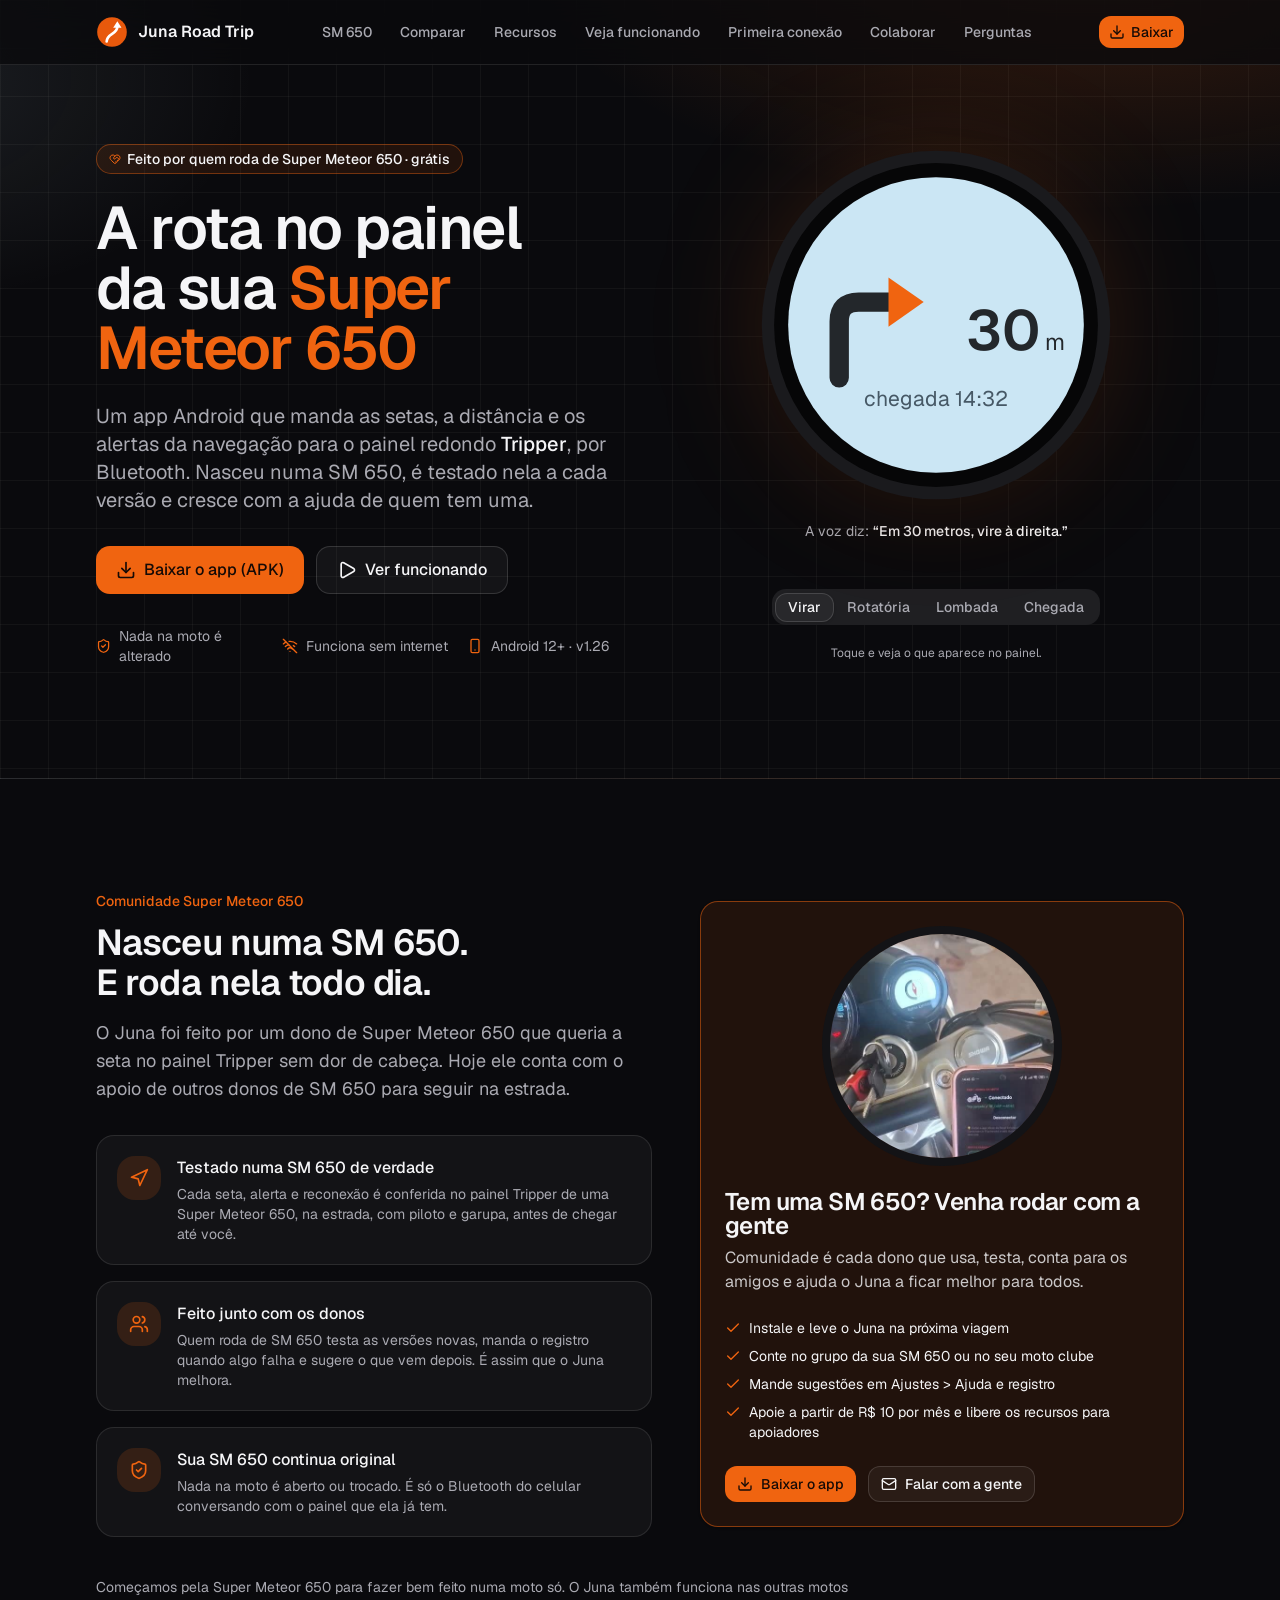
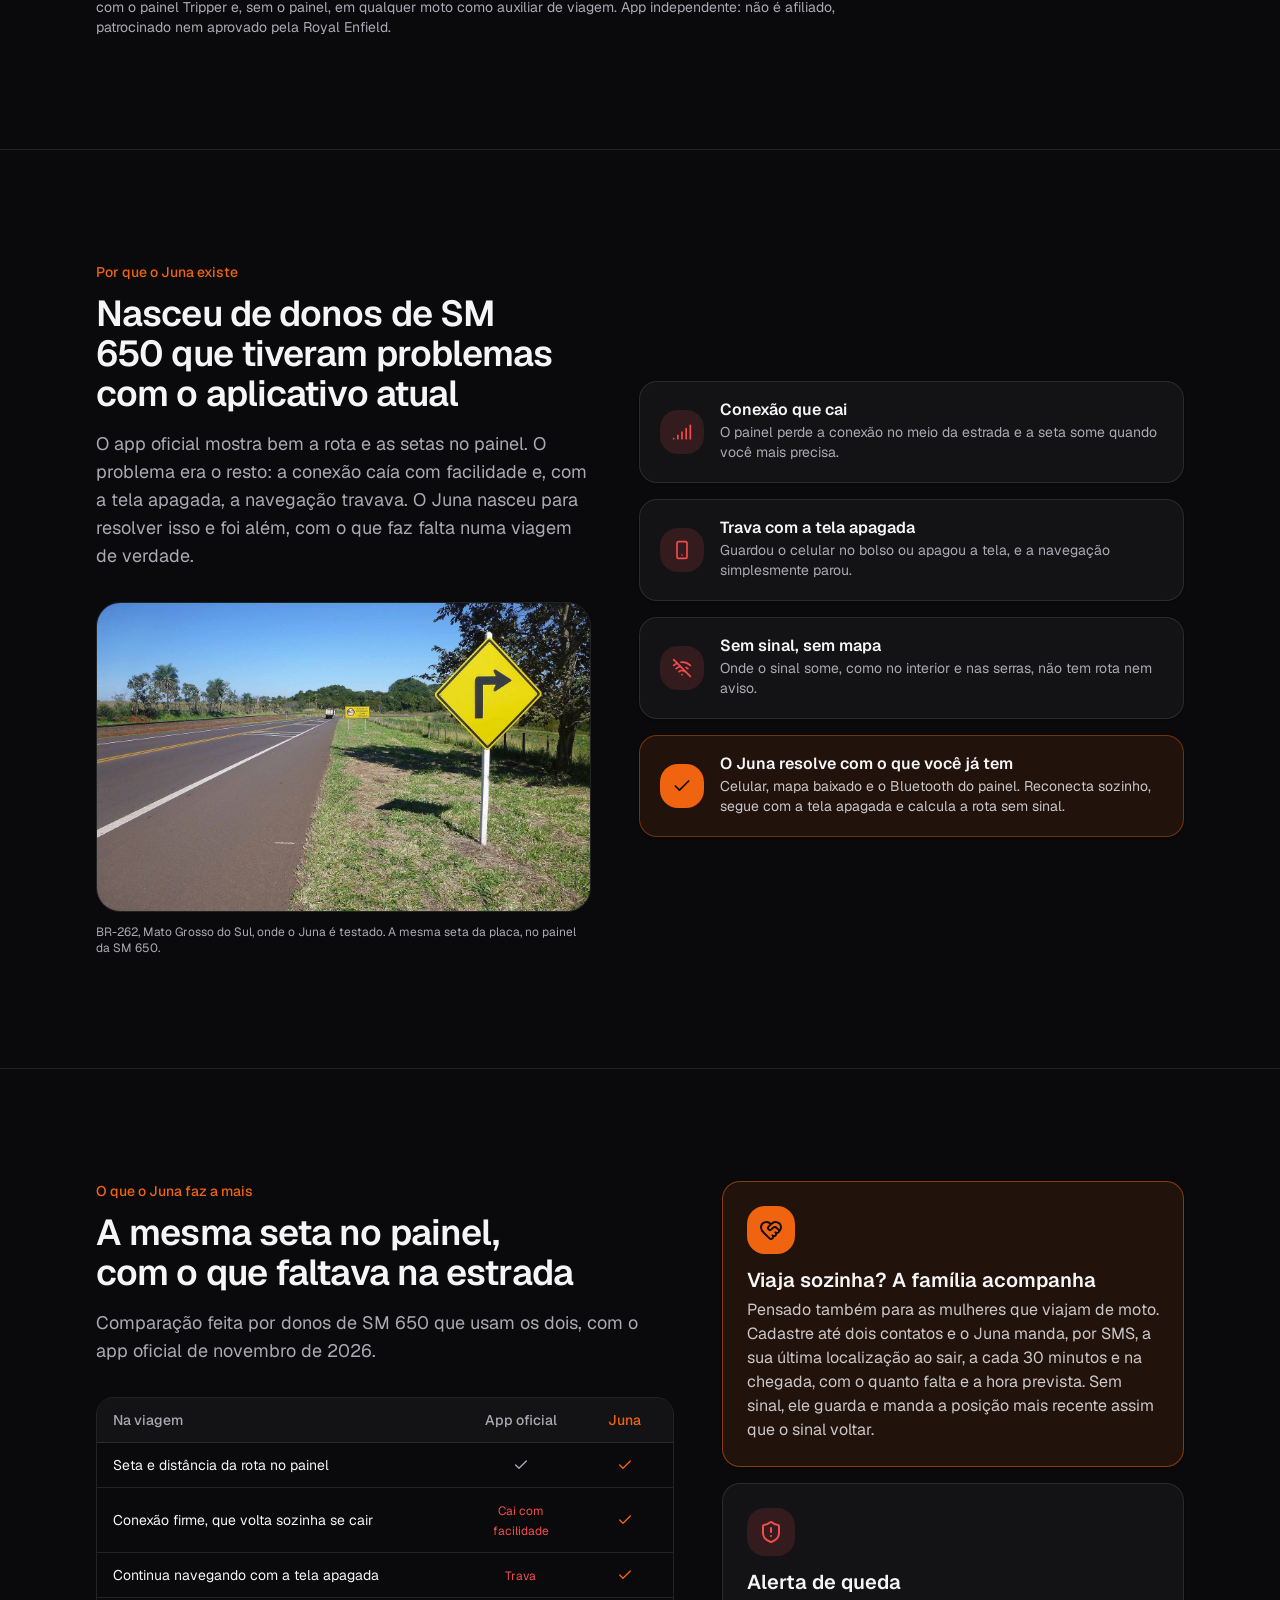
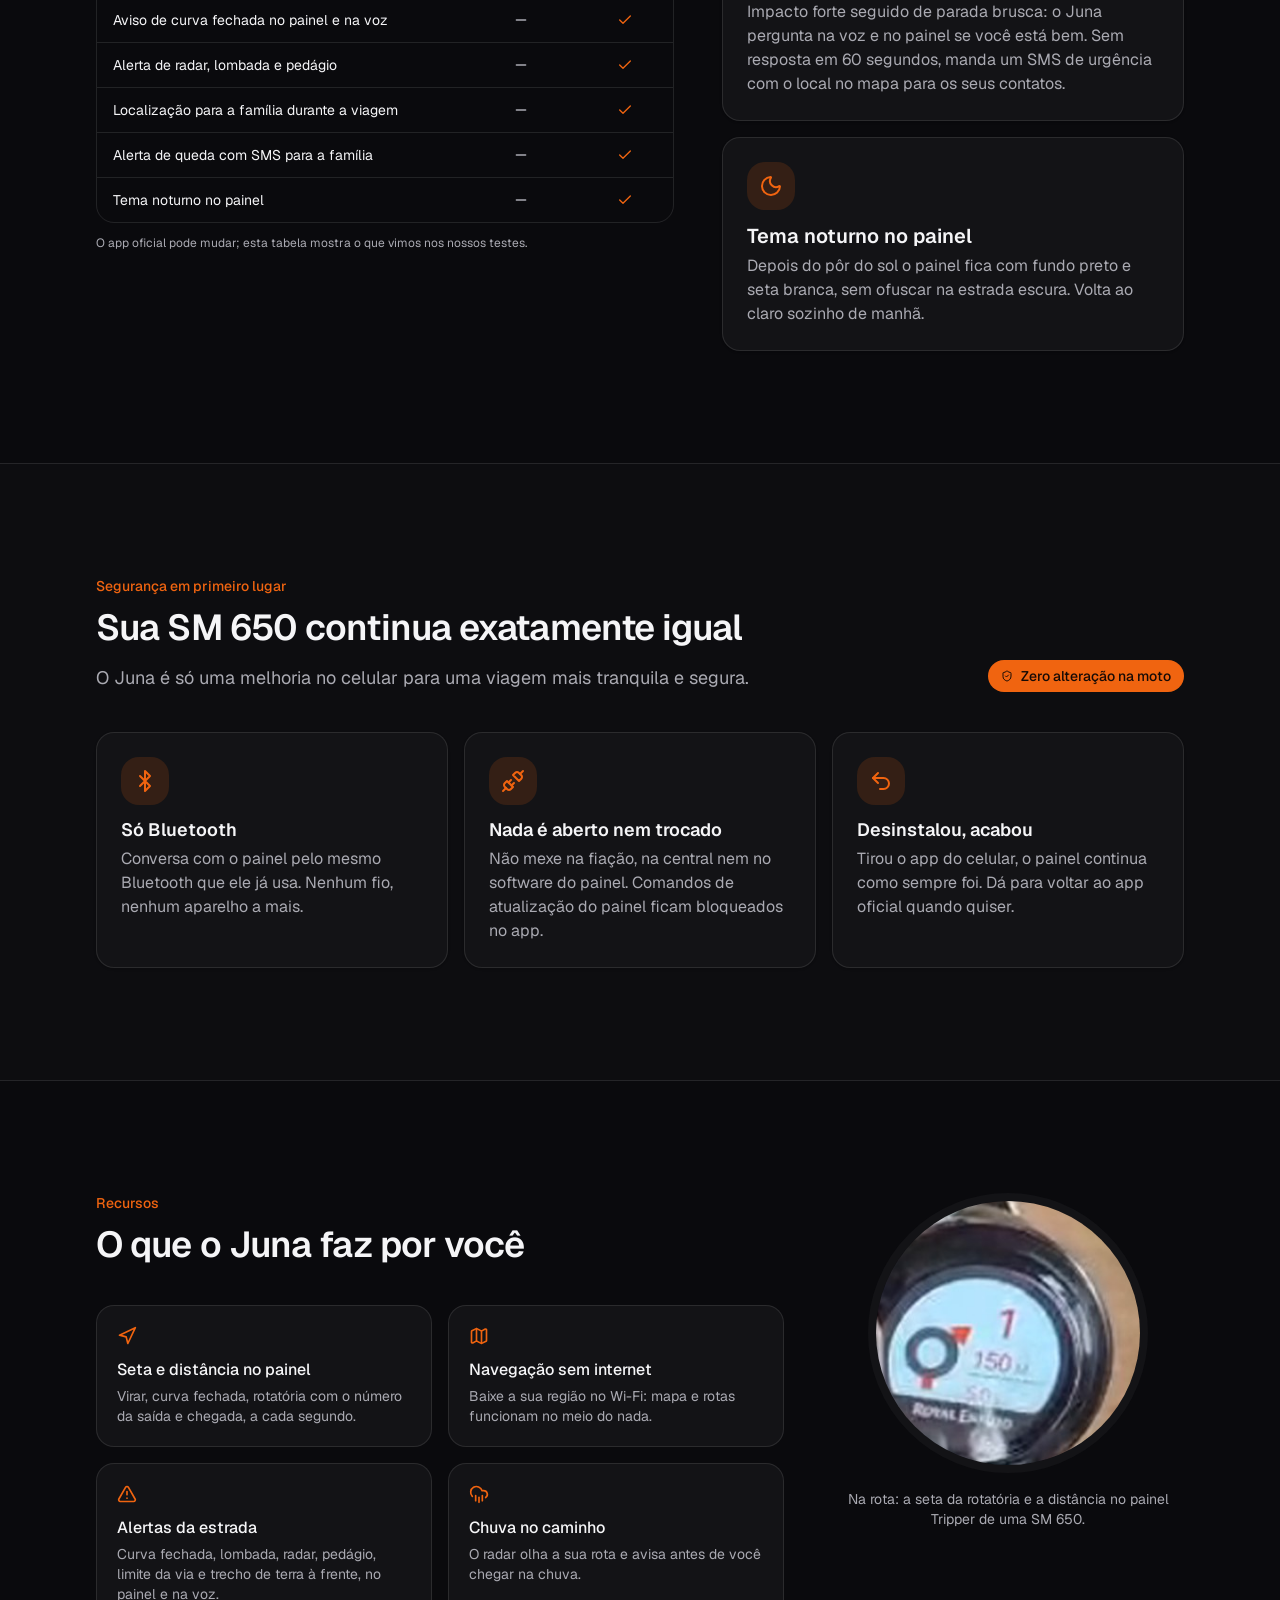
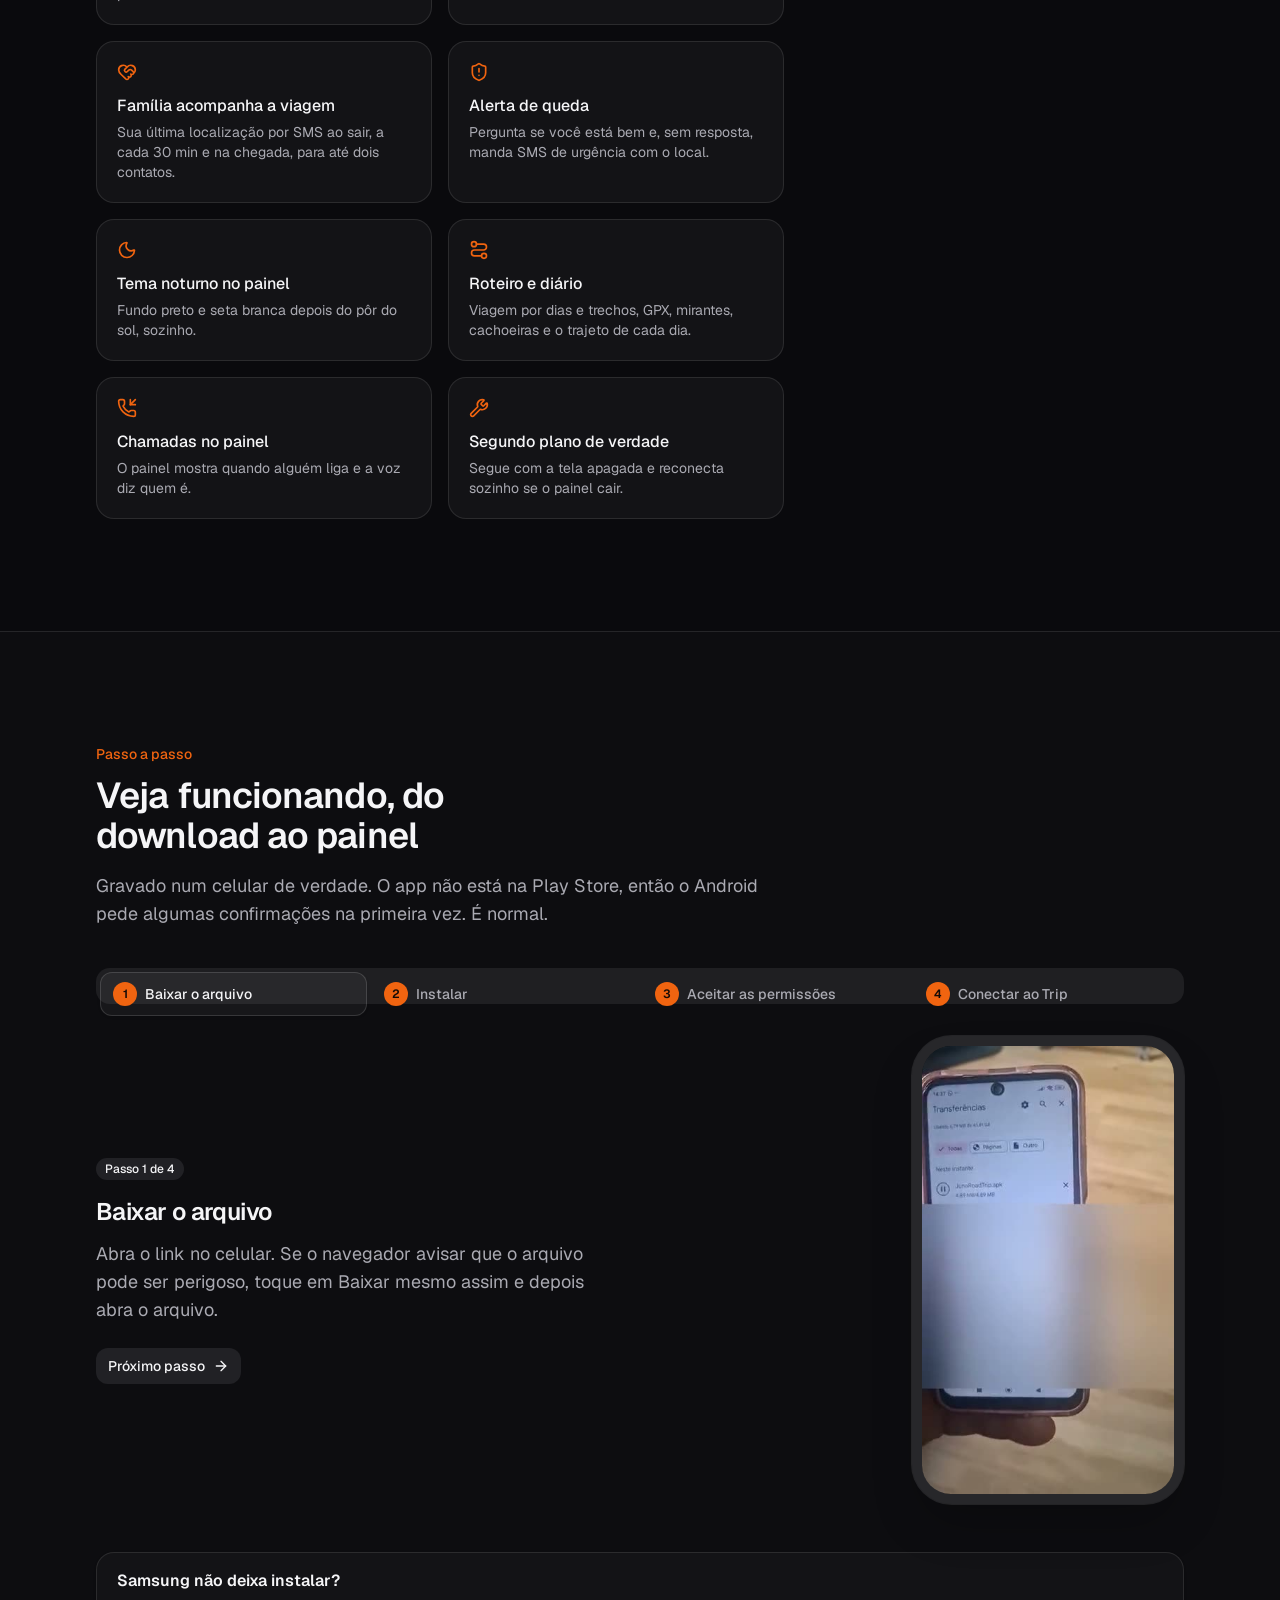
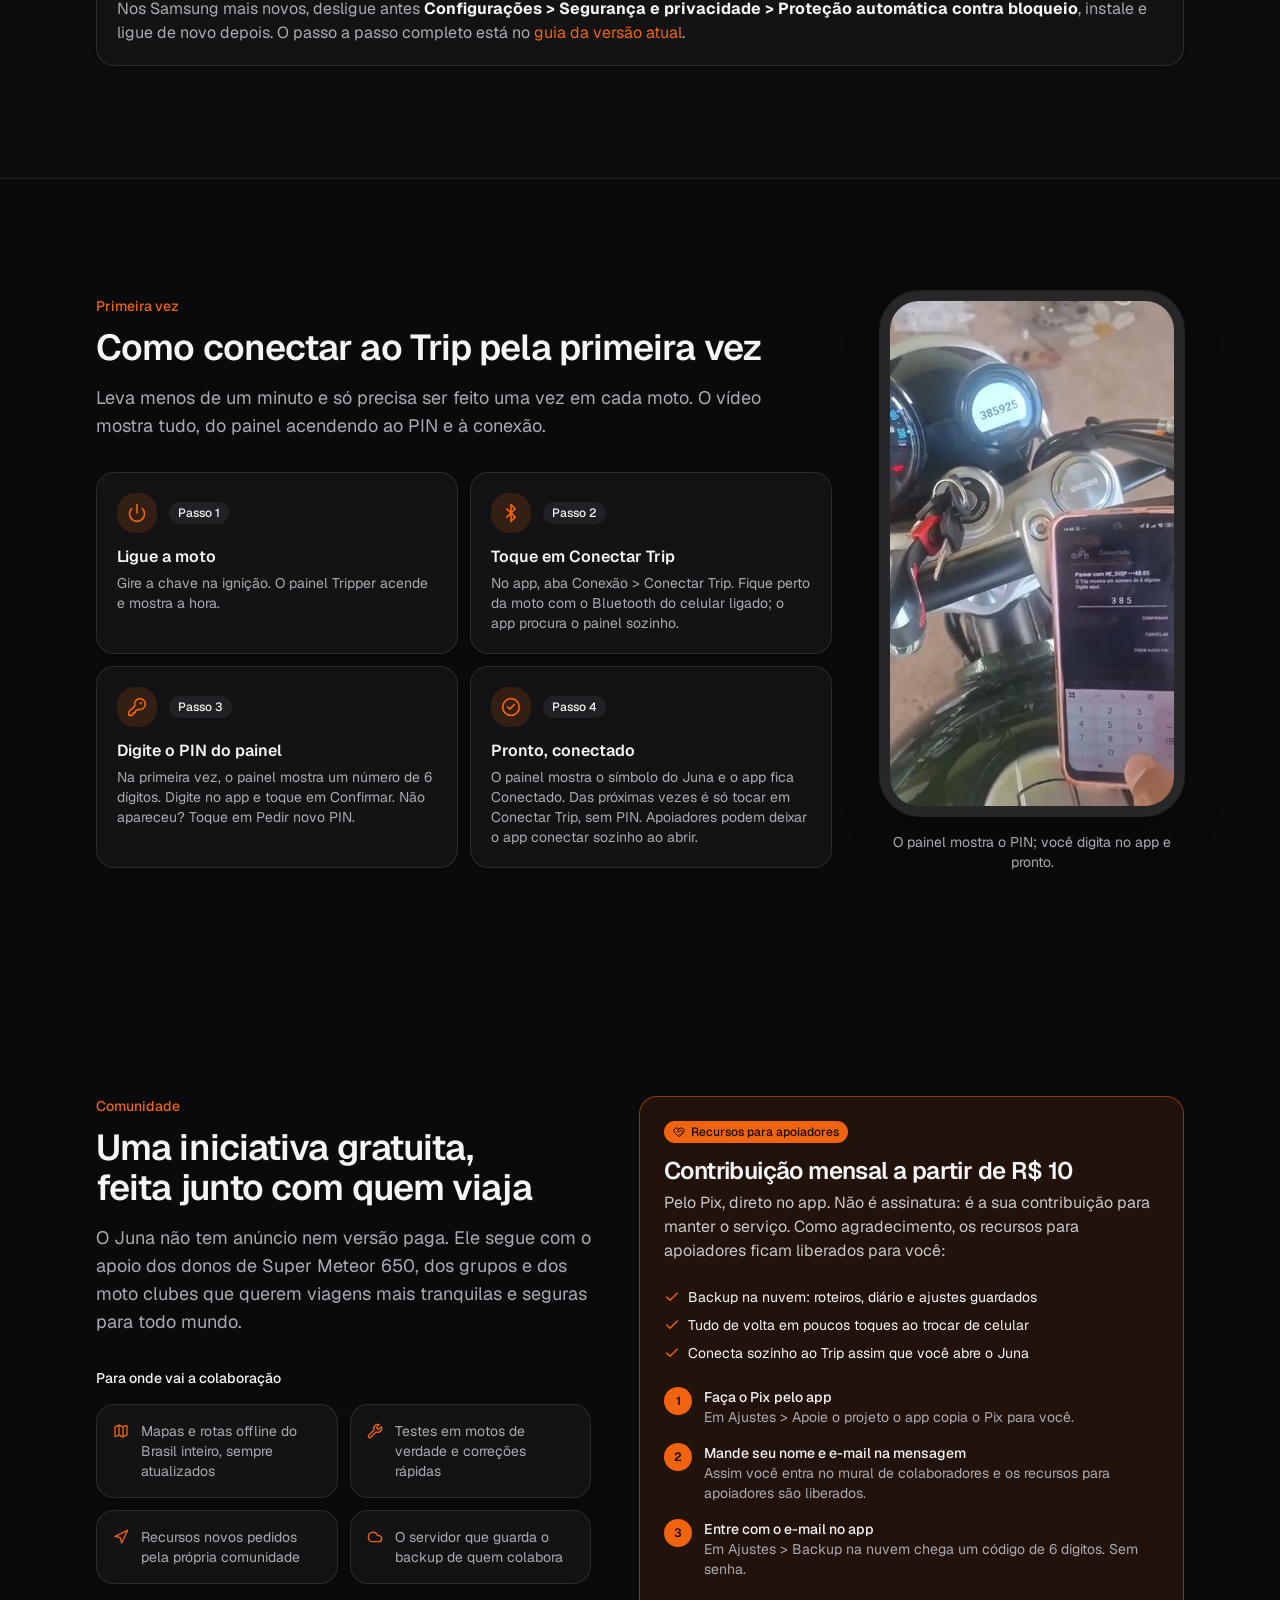
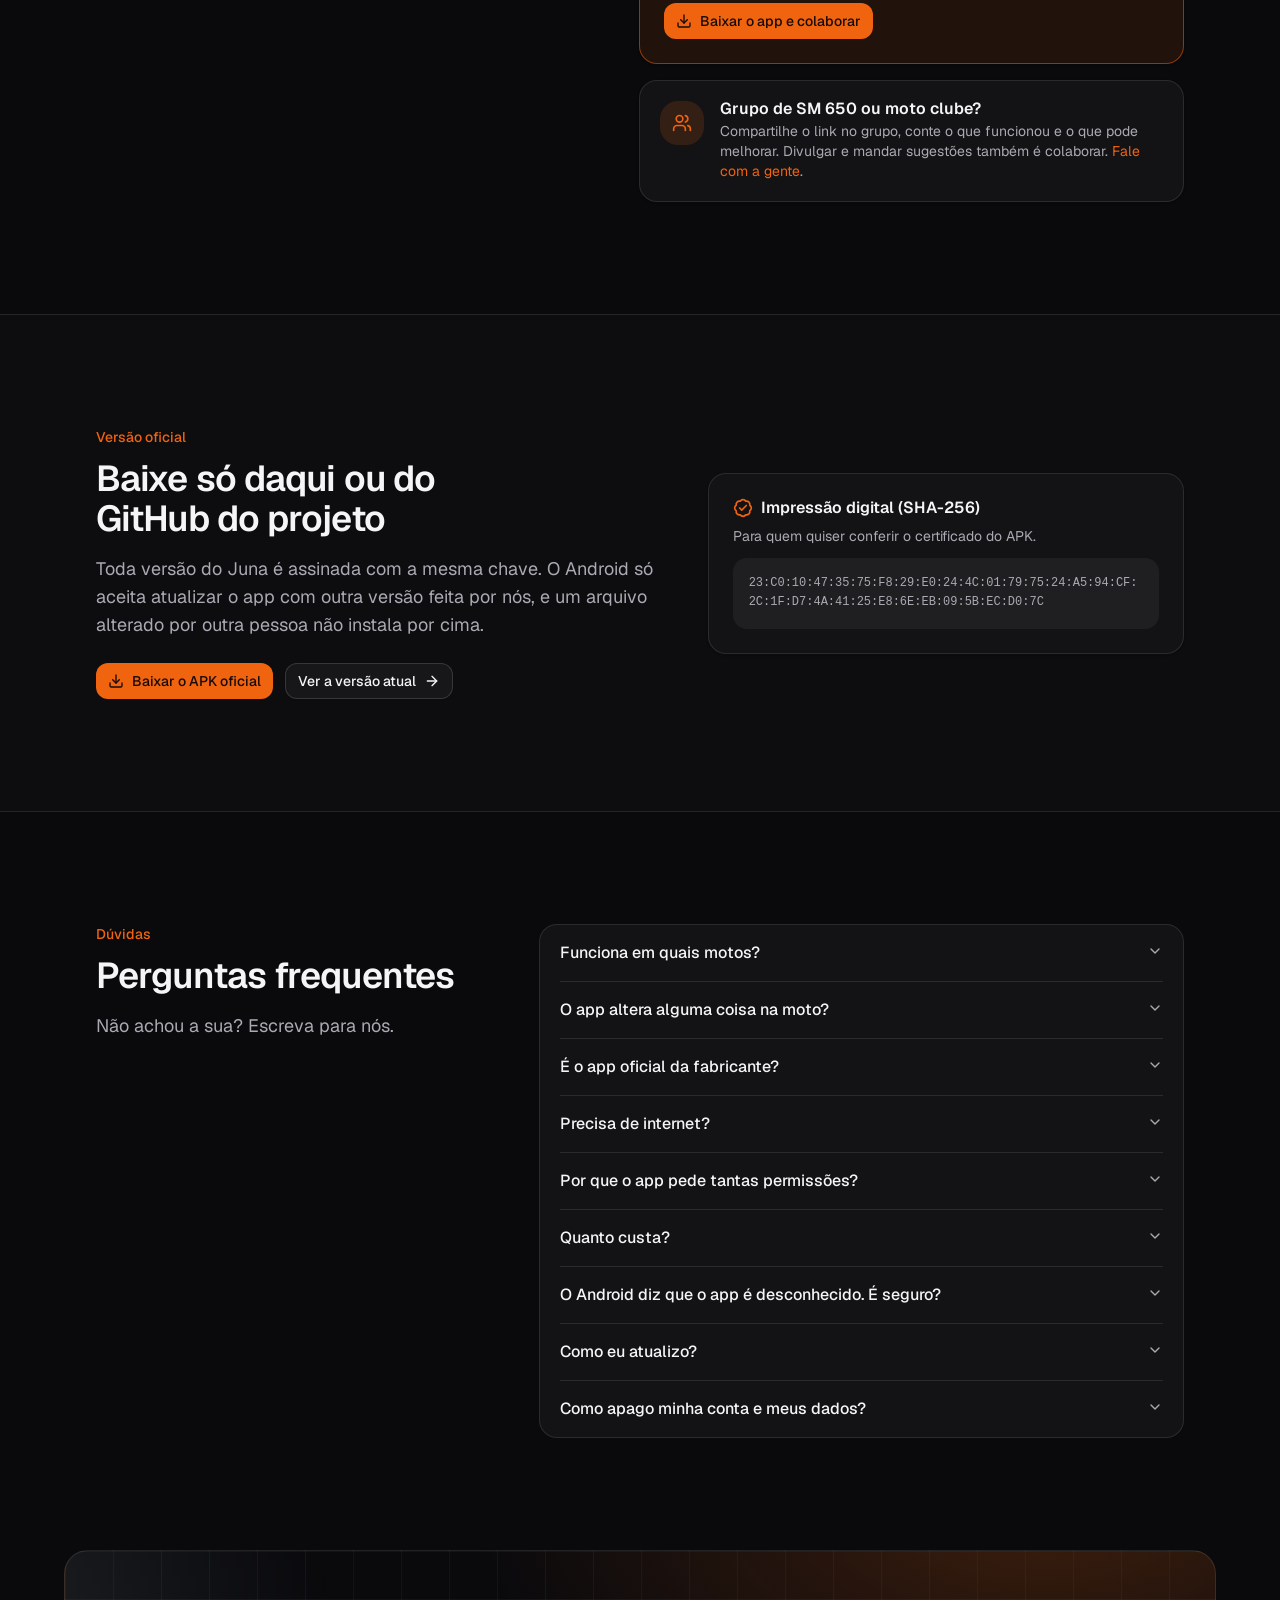
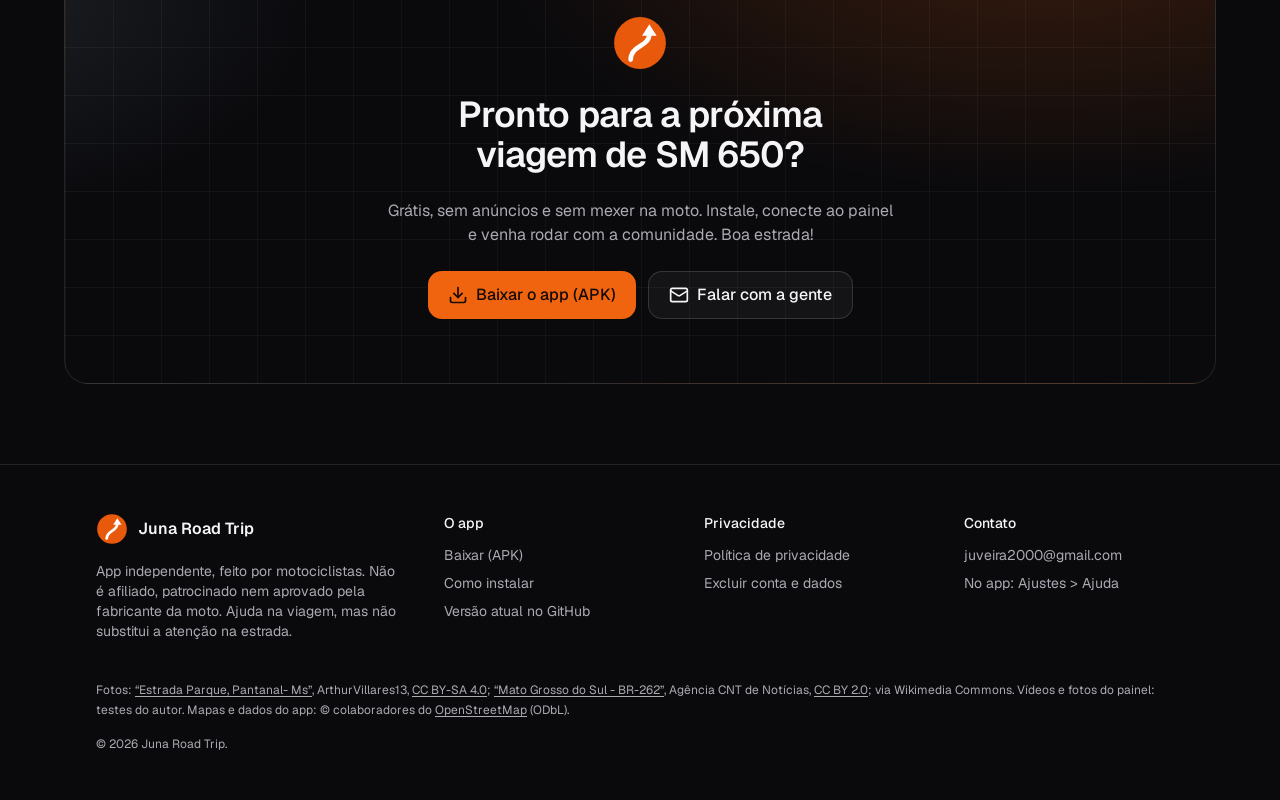
==== commit 5b4d1d4a: "Add files via upload" ====
--- a/index.html
+++ b/index.html
@@ -10,9 +10,9 @@
 <meta property="og:description" content="A rota no painel Tripper da sua Super Meteor 650. App Android gratuito, feito por donos de SM 650, sem alterar nada na moto.">
 <meta property="og:image" content="https://juveira2000.github.io/juna-road-trip/assets/juna-conectado.jpg">
 <link rel="icon" href="data:image/svg+xml,%3Csvg xmlns='http://www.w3.org/2000/svg' viewBox='0 0 108 108'%3E%3Ccircle cx='54' cy='54' r='50' fill='%23E8590C'/%3E%3Cpath d='M36 86C36 58 72 62 72 36' stroke='%23fff' stroke-width='9' stroke-linecap='round' fill='none'/%3E%3Cpath d='M72 18 86 40H58Z' fill='%23fff'/%3E%3C/svg%3E">
-  <script type="module" crossorigin src="./assets/index-CPbsNbJx.js"></script>
-  <link rel="modulepreload" crossorigin href="./assets/Layout-5w57qAgK.js">
-  <link rel="stylesheet" crossorigin href="./assets/Layout-9M4u0scP.css">
+  <script type="module" crossorigin src="./assets/index-B-Q9eZfv.js"></script>
+  <link rel="modulepreload" crossorigin href="./assets/Layout--WmTFoKN.js">
+  <link rel="stylesheet" crossorigin href="./assets/Layout-B9rmvuML.css">
 </head>
 <body>
 <div id="root"></div>
--- a/assets/Layout-B9rmvuML.css
+++ b/assets/Layout-B9rmvuML.css
@@ -0,0 +1 @@
+@layer properties{@supports (((-webkit-hyphens:none)) and (not (margin-trim:block))) or ((-moz-orient:inline) and (not (color:rgb(from red r g b)))){*,:before,:after,::backdrop{--tw-translate-x:0;--tw-translate-y:0;--tw-translate-z:0;--tw-rotate-x:initial;--tw-rotate-y:initial;--tw-rotate-z:initial;--tw-skew-x:initial;--tw-skew-y:initial;--tw-space-y-reverse:0;--tw-border-style:solid;--tw-leading:initial;--tw-font-weight:initial;--tw-tracking:initial;--tw-shadow:0 0 #0000;--tw-shadow-color:initial;--tw-shadow-alpha:100%;--tw-inset-shadow:0 0 #0000;--tw-inset-shadow-color:initial;--tw-inset-shadow-alpha:100%;--tw-ring-color:initial;--tw-ring-shadow:0 0 #0000;--tw-inset-ring-color:initial;--tw-inset-ring-shadow:0 0 #0000;--tw-ring-inset:initial;--tw-ring-offset-width:0px;--tw-ring-offset-color:#fff;--tw-ring-offset-shadow:0 0 #0000;--tw-outline-style:solid;--tw-blur:initial;--tw-brightness:initial;--tw-contrast:initial;--tw-grayscale:initial;--tw-hue-rotate:initial;--tw-invert:initial;--tw-opacity:initial;--tw-saturate:initial;--tw-sepia:initial;--tw-drop-shadow:initial;--tw-drop-shadow-color:initial;--tw-drop-shadow-alpha:100%;--tw-drop-shadow-size:initial;--tw-backdrop-blur:initial;--tw-backdrop-brightness:initial;--tw-backdrop-contrast:initial;--tw-backdrop-grayscale:initial;--tw-backdrop-hue-rotate:initial;--tw-backdrop-invert:initial;--tw-backdrop-opacity:initial;--tw-backdrop-saturate:initial;--tw-backdrop-sepia:initial;--tw-duration:initial;--tw-scale-x:1;--tw-scale-y:1;--tw-scale-z:1;--tw-content:"";--tw-animation-delay:0s;--tw-animation-direction:normal;--tw-animation-duration:initial;--tw-animation-fill-mode:none;--tw-animation-iteration-count:1;--tw-enter-blur:0;--tw-enter-opacity:1;--tw-enter-rotate:0;--tw-enter-scale:1;--tw-enter-translate-x:0;--tw-enter-translate-y:0;--tw-exit-blur:0;--tw-exit-opacity:1;--tw-exit-rotate:0;--tw-exit-scale:1;--tw-exit-translate-x:0;--tw-exit-translate-y:0}}}@layer theme{:root,:host{--font-mono:ui-monospace, SFMono-Regular, Menlo, Monaco, Consolas, "Liberation Mono", "Courier New", monospace;--color-zinc-800:oklch(27.4% .006 286.033);--color-black:#000;--color-white:#fff;--spacing:.25rem;--container-xs:20rem;--container-sm:24rem;--container-lg:32rem;--container-xl:36rem;--container-2xl:42rem;--container-3xl:48rem;--container-6xl:72rem;--text-xs:.75rem;--text-xs--line-height:calc(1 / .75);--text-sm:.875rem;--text-sm--line-height:calc(1.25 / .875);--text-base:1rem;--text-base--line-height: 1.5 ;--text-lg:1.125rem;--text-lg--line-height:calc(1.75 / 1.125);--text-xl:1.25rem;--text-xl--line-height:calc(1.75 / 1.25);--text-2xl:1.5rem;--text-2xl--line-height:calc(2 / 1.5);--text-3xl:1.875rem;--text-3xl--line-height: 1.2 ;--text-4xl:2.25rem;--text-4xl--line-height:calc(2.5 / 2.25);--text-5xl:3rem;--text-5xl--line-height:1;--text-6xl:3.75rem;--text-6xl--line-height:1;--font-weight-medium:500;--font-weight-semibold:600;--tracking-tight:-.025em;--leading-relaxed:1.625;--radius-3xl:1.5rem;--drop-shadow-2xl:0 25px 25px #00000026;--blur-lg:16px;--blur-3xl:64px;--default-transition-duration:.15s;--default-transition-timing-function:cubic-bezier(.4, 0, .2, 1);--default-font-family:"Geist Variable", ui-sans-serif, system-ui, sans-serif;--default-mono-font-family:var(--font-mono)}}@layer base{*,:after,:before,::backdrop{box-sizing:border-box;border:0 solid;margin:0;padding:0}::file-selector-button{box-sizing:border-box;border:0 solid;margin:0;padding:0}html,:host{-webkit-text-size-adjust:100%;tab-size:4;line-height:1.5;font-family:var(--default-font-family,-apple-system, BlinkMacSystemFont, "Segoe UI", Roboto, "Helvetica Neue", "Noto Sans", Arial, sans-serif, "Apple Color Emoji", "Segoe UI Emoji", "Segoe UI Symbol", "Noto Color Emoji");font-feature-settings:var(--default-font-feature-settings,normal);font-variation-settings:var(--default-font-variation-settings,normal);-webkit-tap-highlight-color:transparent}hr{height:0;color:inherit;border-top-width:1px}abbr:where([title]){-webkit-text-decoration:underline dotted;text-decoration:underline dotted}h1,h2,h3,h4,h5,h6{font-size:inherit;font-weight:inherit}a{color:inherit;-webkit-text-decoration:inherit;text-decoration:inherit}b,strong{font-weight:bolder}code,kbd,samp,pre{font-family:var(--default-mono-font-family,ui-monospace, SFMono-Regular, Menlo, Monaco, Consolas, "Liberation Mono", "Courier New", monospace);font-feature-settings:var(--default-mono-font-feature-settings,normal);font-variation-settings:var(--default-mono-font-variation-settings,normal);font-size:1em}small{font-size:80%}sub,sup{vertical-align:baseline;font-size:75%;line-height:0;position:relative}sub{bottom:-.25em}sup{top:-.5em}table{text-indent:0;border-color:inherit;border-collapse:collapse}:-moz-focusring:where(:not(iframe)){outline:auto}progress{vertical-align:baseline}summary{display:list-item}ol,ul,menu{list-style:none}img,svg,video,canvas,audio,iframe,embed,object{vertical-align:middle;display:block}img,video{max-width:100%;height:auto}button,input,select,optgroup,textarea{font:inherit;font-feature-settings:inherit;font-variation-settings:inherit;letter-spacing:inherit;color:inherit;opacity:1;background-color:#0000;border-radius:0}::file-selector-button{font:inherit;font-feature-settings:inherit;font-variation-settings:inherit;letter-spacing:inherit;color:inherit;opacity:1;background-color:#0000;border-radius:0}:where(select:is([multiple],[size])) optgroup{font-weight:bolder}:where(select:is([multiple],[size])) optgroup option{padding-inline-start:20px}::file-selector-button{margin-inline-end:4px}::placeholder{opacity:1}@supports (not ((-webkit-appearance:-apple-pay-button))) or (contain-intrinsic-size:1px){::placeholder{color:currentColor}@supports (color:color-mix(in lab,red,red)){::placeholder{color:color-mix(in oklab,currentcolor 50%,transparent)}}}textarea{resize:vertical}::-webkit-search-decoration{-webkit-appearance:none}::-webkit-date-and-time-value{min-height:1lh;text-align:inherit}::-webkit-datetime-edit{display:inline-flex}::-webkit-datetime-edit-fields-wrapper{padding:0}::-webkit-datetime-edit{padding-block:0}::-webkit-datetime-edit-year-field{padding-block:0}::-webkit-datetime-edit-month-field{padding-block:0}::-webkit-datetime-edit-day-field{padding-block:0}::-webkit-datetime-edit-hour-field{padding-block:0}::-webkit-datetime-edit-minute-field{padding-block:0}::-webkit-datetime-edit-second-field{padding-block:0}::-webkit-datetime-edit-millisecond-field{padding-block:0}::-webkit-datetime-edit-meridiem-field{padding-block:0}::-webkit-calendar-picker-indicator{line-height:1}:-moz-ui-invalid{box-shadow:none}button,input:where([type=button],[type=reset],[type=submit]){appearance:button}::file-selector-button{appearance:button}::-webkit-inner-spin-button{height:auto}::-webkit-outer-spin-button{height:auto}[hidden]:where(:not([hidden=until-found])){display:none!important}*{border-color:var(--border);outline-color:var(--ring)}@supports (color:color-mix(in lab,red,red)){*{outline-color:color-mix(in oklab,var(--ring) 50%,transparent)}}html{scroll-behavior:smooth;scroll-padding-top:5rem}body{background-color:var(--background);color:var(--foreground);-webkit-font-smoothing:antialiased;-moz-osx-font-smoothing:grayscale;font-feature-settings:"ss01","cv11"}::selection{background-color:var(--primary);color:var(--primary-foreground)}}@layer components;@layer utilities{.\@container\/card-header{container:card-header/inline-size}.pointer-events-none{pointer-events:none}.absolute{position:absolute}.fixed{position:fixed}.relative{position:relative}.sticky{position:sticky}.inset-6{inset:calc(var(--spacing) * 6)}.inset-x-0{inset-inline:0}.top-0{top:0}.top-24{top:calc(var(--spacing) * 24)}.z-50{z-index:50}.col-start-2{grid-column-start:2}.row-span-2{grid-row:span 2/span 2}.row-start-1{grid-row-start:1}.mx-auto{margin-inline:auto}.mt-0\.5{margin-top:calc(var(--spacing) * .5)}.mt-1{margin-top:var(--spacing)}.mt-2{margin-top:calc(var(--spacing) * 2)}.mt-3{margin-top:calc(var(--spacing) * 3)}.mt-4{margin-top:calc(var(--spacing) * 4)}.mt-5{margin-top:calc(var(--spacing) * 5)}.mt-6{margin-top:calc(var(--spacing) * 6)}.mt-8{margin-top:calc(var(--spacing) * 8)}.mt-10{margin-top:calc(var(--spacing) * 10)}.mt-12{margin-top:calc(var(--spacing) * 12)}.mb-2{margin-bottom:calc(var(--spacing) * 2)}.mb-3{margin-bottom:calc(var(--spacing) * 3)}.mb-4{margin-bottom:calc(var(--spacing) * 4)}.mb-6{margin-bottom:calc(var(--spacing) * 6)}.block{display:block}.flex{display:flex}.grid{display:grid}.hidden{display:none}.inline-flex{display:inline-flex}.aspect-\[9\/16\]{aspect-ratio:9/16}.aspect-\[16\/10\]{aspect-ratio:16/10}.aspect-square{aspect-ratio:1}.size-4{width:calc(var(--spacing) * 4);height:calc(var(--spacing) * 4)}.size-5{width:calc(var(--spacing) * 5);height:calc(var(--spacing) * 5)}.size-6{width:calc(var(--spacing) * 6);height:calc(var(--spacing) * 6)}.size-7{width:calc(var(--spacing) * 7);height:calc(var(--spacing) * 7)}.size-8{width:calc(var(--spacing) * 8);height:calc(var(--spacing) * 8)}.size-9{width:calc(var(--spacing) * 9);height:calc(var(--spacing) * 9)}.size-10{width:calc(var(--spacing) * 10);height:calc(var(--spacing) * 10)}.size-11{width:calc(var(--spacing) * 11);height:calc(var(--spacing) * 11)}.size-12{width:calc(var(--spacing) * 12);height:calc(var(--spacing) * 12)}.size-14{width:calc(var(--spacing) * 14);height:calc(var(--spacing) * 14)}.h-6{height:calc(var(--spacing) * 6)}.h-8{height:calc(var(--spacing) * 8)}.h-9{height:calc(var(--spacing) * 9)}.h-10{height:calc(var(--spacing) * 10)}.h-11{height:calc(var(--spacing) * 11)}.h-12{height:calc(var(--spacing) * 12)}.h-16{height:calc(var(--spacing) * 16)}.h-\[calc\(100\%-1px\)\]{height:calc(100% - 1px)}.h-auto{height:auto}.h-full{height:100%}.min-h-12{min-height:calc(var(--spacing) * 12)}.w-14{width:calc(var(--spacing) * 14)}.w-20{width:calc(var(--spacing) * 20)}.w-fit{width:fit-content}.w-full{width:100%}.max-w-2xl{max-width:var(--container-2xl)}.max-w-3xl{max-width:var(--container-3xl)}.max-w-6xl{max-width:var(--container-6xl)}.max-w-\[15rem\]{max-width:15rem}.max-w-\[17\.5rem\]{max-width:17.5rem}.max-w-\[17rem\]{max-width:17rem}.max-w-\[19rem\]{max-width:19rem}.max-w-\[22rem\]{max-width:22rem}.max-w-lg{max-width:var(--container-lg)}.max-w-sm{max-width:var(--container-sm)}.max-w-xl{max-width:var(--container-xl)}.max-w-xs{max-width:var(--container-xs)}.flex-1{flex:1}.shrink-0{flex-shrink:0}.translate-y-0\.5{--tw-translate-y:calc(var(--spacing) * .5);translate:var(--tw-translate-x) var(--tw-translate-y)}.transform{transform:var(--tw-rotate-x, ) var(--tw-rotate-y, ) var(--tw-rotate-z, ) var(--tw-skew-x, ) var(--tw-skew-y, )}.scroll-mt-20{scroll-margin-top:calc(var(--spacing) * 20)}.scroll-mt-24{scroll-margin-top:calc(var(--spacing) * 24)}.auto-rows-min{grid-auto-rows:min-content}.grid-cols-2{grid-template-columns:repeat(2,minmax(0,1fr))}.grid-rows-\[auto_auto\]{grid-template-rows:auto auto}.flex-col{flex-direction:column}.flex-wrap{flex-wrap:wrap}.place-items-center{place-items:center}.content-start{align-content:flex-start}.items-center{align-items:center}.items-start{align-items:flex-start}.justify-between{justify-content:space-between}.justify-center{justify-content:center}.justify-start{justify-content:flex-start}.gap-1{gap:var(--spacing)}.gap-1\.5{gap:calc(var(--spacing) * 1.5)}.gap-2{gap:calc(var(--spacing) * 2)}.gap-2\.5{gap:calc(var(--spacing) * 2.5)}.gap-3{gap:calc(var(--spacing) * 3)}.gap-4{gap:calc(var(--spacing) * 4)}.gap-5{gap:calc(var(--spacing) * 5)}.gap-6{gap:calc(var(--spacing) * 6)}.gap-8{gap:calc(var(--spacing) * 8)}.gap-10{gap:calc(var(--spacing) * 10)}.gap-12{gap:calc(var(--spacing) * 12)}:where(.space-y-1>:not(:last-child)){--tw-space-y-reverse:0;margin-block-start:calc(var(--spacing) * var(--tw-space-y-reverse));margin-block-end:calc(var(--spacing) * calc(1 - var(--tw-space-y-reverse)))}:where(.space-y-2>:not(:last-child)){--tw-space-y-reverse:0;margin-block-start:calc(calc(var(--spacing) * 2) * var(--tw-space-y-reverse));margin-block-end:calc(calc(var(--spacing) * 2) * calc(1 - var(--tw-space-y-reverse)))}:where(.space-y-4>:not(:last-child)){--tw-space-y-reverse:0;margin-block-start:calc(calc(var(--spacing) * 4) * var(--tw-space-y-reverse));margin-block-end:calc(calc(var(--spacing) * 4) * calc(1 - var(--tw-space-y-reverse)))}:where(.space-y-14>:not(:last-child)){--tw-space-y-reverse:0;margin-block-start:calc(calc(var(--spacing) * 14) * var(--tw-space-y-reverse));margin-block-end:calc(calc(var(--spacing) * 14) * calc(1 - var(--tw-space-y-reverse)))}.self-start{align-self:flex-start}.justify-self-end{justify-self:flex-end}.truncate{text-overflow:ellipsis;white-space:nowrap;overflow:hidden}.overflow-hidden{overflow:hidden}.rounded-2xl{border-radius:calc(var(--radius) + 10px)}.rounded-3xl{border-radius:var(--radius-3xl)}.rounded-\[1\.8rem\]{border-radius:1.8rem}.rounded-\[2\.5rem\]{border-radius:2.5rem}.rounded-full{border-radius:2147483647px}.rounded-lg{border-radius:var(--radius)}.rounded-md{border-radius:calc(var(--radius) - 2px)}.rounded-xl{border-radius:calc(var(--radius) + 4px)}.border{border-style:var(--tw-border-style);border-width:1px}.border-8{border-style:var(--tw-border-style);border-width:8px}.border-\[10px\]{border-style:var(--tw-border-style);border-width:10px}.border-y{border-block-style:var(--tw-border-style);border-block-width:1px}.border-t{border-top-style:var(--tw-border-style);border-top-width:1px}.border-b{border-bottom-style:var(--tw-border-style);border-bottom-width:1px}.border-border{border-color:var(--border)}.border-card{border-color:var(--card)}.border-primary\/40{border-color:var(--primary)}@supports (color:color-mix(in lab,red,red)){.border-primary\/40{border-color:color-mix(in oklab,var(--primary) 40%,transparent)}}.border-primary\/50{border-color:var(--primary)}@supports (color:color-mix(in lab,red,red)){.border-primary\/50{border-color:color-mix(in oklab,var(--primary) 50%,transparent)}}.border-transparent{border-color:#0000}.border-zinc-800{border-color:var(--color-zinc-800)}.bg-background,.bg-background\/75{background-color:var(--background)}@supports (color:color-mix(in lab,red,red)){.bg-background\/75{background-color:color-mix(in oklab,var(--background) 75%,transparent)}}.bg-black{background-color:var(--color-black)}.bg-card,.bg-card\/40{background-color:var(--card)}@supports (color:color-mix(in lab,red,red)){.bg-card\/40{background-color:color-mix(in oklab,var(--card) 40%,transparent)}}.bg-destructive,.bg-destructive\/15{background-color:var(--destructive)}@supports (color:color-mix(in lab,red,red)){.bg-destructive\/15{background-color:color-mix(in oklab,var(--destructive) 15%,transparent)}}.bg-muted{background-color:var(--muted)}.bg-primary,.bg-primary\/10{background-color:var(--primary)}@supports (color:color-mix(in lab,red,red)){.bg-primary\/10{background-color:color-mix(in oklab,var(--primary) 10%,transparent)}}.bg-primary\/15{background-color:var(--primary)}@supports (color:color-mix(in lab,red,red)){.bg-primary\/15{background-color:color-mix(in oklab,var(--primary) 15%,transparent)}}.bg-primary\/25{background-color:var(--primary)}@supports (color:color-mix(in lab,red,red)){.bg-primary\/25{background-color:color-mix(in oklab,var(--primary) 25%,transparent)}}.bg-secondary{background-color:var(--secondary)}.bg-transparent{background-color:#0000}.object-cover{object-fit:cover}.p-1{padding:var(--spacing)}.p-4{padding:calc(var(--spacing) * 4)}.p-5{padding:calc(var(--spacing) * 5)}.p-\[3px\]{padding:3px}.px-2{padding-inline:calc(var(--spacing) * 2)}.px-3{padding-inline:calc(var(--spacing) * 3)}.px-4{padding-inline:calc(var(--spacing) * 4)}.px-5{padding-inline:calc(var(--spacing) * 5)}.px-6{padding-inline:calc(var(--spacing) * 6)}.px-7{padding-inline:calc(var(--spacing) * 7)}.py-0\.5{padding-block:calc(var(--spacing) * .5)}.py-1{padding-block:var(--spacing)}.py-2{padding-block:calc(var(--spacing) * 2)}.py-3{padding-block:calc(var(--spacing) * 3)}.py-4{padding-block:calc(var(--spacing) * 4)}.py-5{padding-block:calc(var(--spacing) * 5)}.py-6{padding-block:calc(var(--spacing) * 6)}.py-12{padding-block:calc(var(--spacing) * 12)}.py-16{padding-block:calc(var(--spacing) * 16)}.py-20{padding-block:calc(var(--spacing) * 20)}.pt-0{padding-top:0}.pt-28{padding-top:calc(var(--spacing) * 28)}.pt-32{padding-top:calc(var(--spacing) * 32)}.pb-4{padding-bottom:calc(var(--spacing) * 4)}.pb-16{padding-bottom:calc(var(--spacing) * 16)}.pb-20{padding-bottom:calc(var(--spacing) * 20)}.text-center{text-align:center}.text-left{text-align:left}.font-mono{font-family:var(--font-mono)}.text-2xl{font-size:var(--text-2xl);line-height:var(--tw-leading,var(--text-2xl--line-height))}.text-3xl{font-size:var(--text-3xl);line-height:var(--tw-leading,var(--text-3xl--line-height))}.text-4xl{font-size:var(--text-4xl);line-height:var(--tw-leading,var(--text-4xl--line-height))}.text-base{font-size:var(--text-base);line-height:var(--tw-leading,var(--text-base--line-height))}.text-lg{font-size:var(--text-lg);line-height:var(--tw-leading,var(--text-lg--line-height))}.text-sm{font-size:var(--text-sm);line-height:var(--tw-leading,var(--text-sm--line-height))}.text-xl{font-size:var(--text-xl);line-height:var(--tw-leading,var(--text-xl--line-height))}.text-xs{font-size:var(--text-xs);line-height:var(--tw-leading,var(--text-xs--line-height))}.leading-none{--tw-leading:1;line-height:1}.leading-relaxed{--tw-leading:var(--leading-relaxed);line-height:var(--leading-relaxed)}.font-medium{--tw-font-weight:var(--font-weight-medium);font-weight:var(--font-weight-medium)}.font-semibold{--tw-font-weight:var(--font-weight-semibold);font-weight:var(--font-weight-semibold)}.tracking-tight{--tw-tracking:var(--tracking-tight);letter-spacing:var(--tracking-tight)}.text-balance{text-wrap:balance}.text-pretty{text-wrap:pretty}.break-all{word-break:break-all}.whitespace-nowrap{white-space:nowrap}.text-card-foreground{color:var(--card-foreground)}.text-destructive{color:var(--destructive)}.text-foreground,.text-foreground\/60{color:var(--foreground)}@supports (color:color-mix(in lab,red,red)){.text-foreground\/60{color:color-mix(in oklab,var(--foreground) 60%,transparent)}}.text-foreground\/80{color:var(--foreground)}@supports (color:color-mix(in lab,red,red)){.text-foreground\/80{color:color-mix(in oklab,var(--foreground) 80%,transparent)}}.text-muted-foreground{color:var(--muted-foreground)}.text-primary{color:var(--primary)}.text-primary-foreground{color:var(--primary-foreground)}.text-secondary-foreground{color:var(--secondary-foreground)}.text-white{color:var(--color-white)}.underline{text-decoration-line:underline}.underline-offset-2{text-underline-offset:2px}.underline-offset-4{text-underline-offset:4px}.shadow-2xl{--tw-shadow:0 25px 50px -12px var(--tw-shadow-color,#00000040);box-shadow:var(--tw-inset-shadow),var(--tw-inset-ring-shadow),var(--tw-ring-offset-shadow),var(--tw-ring-shadow),var(--tw-shadow)}.shadow-sm{--tw-shadow:0 1px 3px 0 var(--tw-shadow-color,#0000001a), 0 1px 2px -1px var(--tw-shadow-color,#0000001a);box-shadow:var(--tw-inset-shadow),var(--tw-inset-ring-shadow),var(--tw-ring-offset-shadow),var(--tw-ring-shadow),var(--tw-shadow)}.shadow-xs{--tw-shadow:0 1px 2px 0 var(--tw-shadow-color,#0000000d);box-shadow:var(--tw-inset-shadow),var(--tw-inset-ring-shadow),var(--tw-ring-offset-shadow),var(--tw-ring-shadow),var(--tw-shadow)}.ring-1{--tw-ring-shadow:var(--tw-ring-inset, ) 0 0 0 calc(1px + var(--tw-ring-offset-width)) var(--tw-ring-color,currentcolor);box-shadow:var(--tw-inset-shadow),var(--tw-inset-ring-shadow),var(--tw-ring-offset-shadow),var(--tw-ring-shadow),var(--tw-shadow)}.ring-white\/10{--tw-ring-color:#ffffff1a}@supports (color:color-mix(in lab,red,red)){.ring-white\/10{--tw-ring-color:color-mix(in oklab, var(--color-white) 10%, transparent)}}.outline{outline-style:var(--tw-outline-style);outline-width:1px}.blur-3xl{--tw-blur:blur(var(--blur-3xl));filter:var(--tw-blur, ) var(--tw-brightness, ) var(--tw-contrast, ) var(--tw-grayscale, ) var(--tw-hue-rotate, ) var(--tw-invert, ) var(--tw-saturate, ) var(--tw-sepia, ) var(--tw-drop-shadow, )}.drop-shadow-2xl{--tw-drop-shadow-size:drop-shadow(0 25px 25px var(--tw-drop-shadow-color,#00000026));--tw-drop-shadow:drop-shadow(var(--drop-shadow-2xl));filter:var(--tw-blur, ) var(--tw-brightness, ) var(--tw-contrast, ) var(--tw-grayscale, ) var(--tw-hue-rotate, ) var(--tw-invert, ) var(--tw-saturate, ) var(--tw-sepia, ) var(--tw-drop-shadow, )}.backdrop-blur-lg{--tw-backdrop-blur:blur(var(--blur-lg));-webkit-backdrop-filter:var(--tw-backdrop-blur, ) var(--tw-backdrop-brightness, ) var(--tw-backdrop-contrast, ) var(--tw-backdrop-grayscale, ) var(--tw-backdrop-hue-rotate, ) var(--tw-backdrop-invert, ) var(--tw-backdrop-opacity, ) var(--tw-backdrop-saturate, ) var(--tw-backdrop-sepia, );backdrop-filter:var(--tw-backdrop-blur, ) var(--tw-backdrop-brightness, ) var(--tw-backdrop-contrast, ) var(--tw-backdrop-grayscale, ) var(--tw-backdrop-hue-rotate, ) var(--tw-backdrop-invert, ) var(--tw-backdrop-opacity, ) var(--tw-backdrop-saturate, ) var(--tw-backdrop-sepia, )}.transition-\[color\,box-shadow\]{transition-property:color,box-shadow;transition-timing-function:var(--tw-ease,var(--default-transition-timing-function));transition-duration:var(--tw-duration,var(--default-transition-duration))}.transition-all{transition-property:all;transition-timing-function:var(--tw-ease,var(--default-transition-timing-function));transition-duration:var(--tw-duration,var(--default-transition-duration))}.transition-colors{transition-property:color,background-color,border-color,outline-color,text-decoration-color,fill,stroke,--tw-gradient-from,--tw-gradient-via,--tw-gradient-to;transition-timing-function:var(--tw-ease,var(--default-transition-timing-function));transition-duration:var(--tw-duration,var(--default-transition-duration))}.transition-transform{transition-property:transform,translate,scale,rotate;transition-timing-function:var(--tw-ease,var(--default-transition-timing-function));transition-duration:var(--tw-duration,var(--default-transition-duration))}.duration-200{--tw-duration:.2s;transition-duration:.2s}.outline-none{--tw-outline-style:none;outline-style:none}@media(hover:hover){:is(:where(.group):hover .group-hover\:scale-110){--tw-scale-x:110%;--tw-scale-y:110%;--tw-scale-z:110%;scale:var(--tw-scale-x) var(--tw-scale-y)}}:is(:where(.group\/tabs)[data-orientation=horizontal] .group-data-\[orientation\=horizontal\]\/tabs\:h-9){height:calc(var(--spacing) * 9)}:is(:where(.group\/tabs)[data-orientation=vertical] .group-data-\[orientation\=vertical\]\/tabs\:h-fit){height:fit-content}:is(:where(.group\/tabs)[data-orientation=vertical] .group-data-\[orientation\=vertical\]\/tabs\:w-full){width:100%}:is(:where(.group\/tabs)[data-orientation=vertical] .group-data-\[orientation\=vertical\]\/tabs\:flex-col){flex-direction:column}:is(:where(.group\/tabs)[data-orientation=vertical] .group-data-\[orientation\=vertical\]\/tabs\:justify-start){justify-content:flex-start}:is(:where(.group\/tabs-list)[data-variant=line] .group-data-\[variant\=line\]\/tabs-list\:bg-transparent){background-color:#0000}.after\:absolute:after{content:var(--tw-content);position:absolute}.after\:bg-foreground:after{content:var(--tw-content);background-color:var(--foreground)}.after\:opacity-0:after{content:var(--tw-content);opacity:0}.after\:transition-opacity:after{content:var(--tw-content);transition-property:opacity;transition-timing-function:var(--tw-ease,var(--default-transition-timing-function));transition-duration:var(--tw-duration,var(--default-transition-duration))}:is(:where(.group\/tabs)[data-orientation=horizontal] .group-data-\[orientation\=horizontal\]\/tabs\:after\:inset-x-0):after{content:var(--tw-content);inset-inline:0}:is(:where(.group\/tabs)[data-orientation=horizontal] .group-data-\[orientation\=horizontal\]\/tabs\:after\:bottom-\[-5px\]):after{content:var(--tw-content);bottom:-5px}:is(:where(.group\/tabs)[data-orientation=horizontal] .group-data-\[orientation\=horizontal\]\/tabs\:after\:h-0\.5):after{content:var(--tw-content);height:calc(var(--spacing) * .5)}:is(:where(.group\/tabs)[data-orientation=vertical] .group-data-\[orientation\=vertical\]\/tabs\:after\:inset-y-0):after{content:var(--tw-content);inset-block:0}:is(:where(.group\/tabs)[data-orientation=vertical] .group-data-\[orientation\=vertical\]\/tabs\:after\:-right-1):after{content:var(--tw-content);right:calc(var(--spacing) * -1)}:is(:where(.group\/tabs)[data-orientation=vertical] .group-data-\[orientation\=vertical\]\/tabs\:after\:w-0\.5):after{content:var(--tw-content);width:calc(var(--spacing) * .5)}.last\:border-b-0:last-child{border-bottom-style:var(--tw-border-style);border-bottom-width:0}@media(hover:hover){.hover\:border-primary\/50:hover{border-color:var(--primary)}@supports (color:color-mix(in lab,red,red)){.hover\:border-primary\/50:hover{border-color:color-mix(in oklab,var(--primary) 50%,transparent)}}.hover\:bg-accent:hover{background-color:var(--accent)}.hover\:bg-destructive\/90:hover{background-color:var(--destructive)}@supports (color:color-mix(in lab,red,red)){.hover\:bg-destructive\/90:hover{background-color:color-mix(in oklab,var(--destructive) 90%,transparent)}}.hover\:bg-primary\/90:hover{background-color:var(--primary)}@supports (color:color-mix(in lab,red,red)){.hover\:bg-primary\/90:hover{background-color:color-mix(in oklab,var(--primary) 90%,transparent)}}.hover\:bg-secondary\/80:hover{background-color:var(--secondary)}@supports (color:color-mix(in lab,red,red)){.hover\:bg-secondary\/80:hover{background-color:color-mix(in oklab,var(--secondary) 80%,transparent)}}.hover\:text-accent-foreground:hover{color:var(--accent-foreground)}.hover\:text-foreground:hover{color:var(--foreground)}.hover\:underline:hover{text-decoration-line:underline}}.focus-visible\:border-ring:focus-visible{border-color:var(--ring)}.focus-visible\:ring-\[3px\]:focus-visible{--tw-ring-shadow:var(--tw-ring-inset, ) 0 0 0 calc(3px + var(--tw-ring-offset-width)) var(--tw-ring-color,currentcolor);box-shadow:var(--tw-inset-shadow),var(--tw-inset-ring-shadow),var(--tw-ring-offset-shadow),var(--tw-ring-shadow),var(--tw-shadow)}.focus-visible\:ring-destructive\/20:focus-visible{--tw-ring-color:var(--destructive)}@supports (color:color-mix(in lab,red,red)){.focus-visible\:ring-destructive\/20:focus-visible{--tw-ring-color:color-mix(in oklab, var(--destructive) 20%, transparent)}}.focus-visible\:ring-ring\/50:focus-visible{--tw-ring-color:var(--ring)}@supports (color:color-mix(in lab,red,red)){.focus-visible\:ring-ring\/50:focus-visible{--tw-ring-color:color-mix(in oklab, var(--ring) 50%, transparent)}}.focus-visible\:outline-1:focus-visible{outline-style:var(--tw-outline-style);outline-width:1px}.focus-visible\:outline-ring:focus-visible{outline-color:var(--ring)}.disabled\:pointer-events-none:disabled{pointer-events:none}.disabled\:opacity-50:disabled{opacity:.5}.has-data-\[slot\=card-action\]\:grid-cols-\[1fr_auto\]:has([data-slot=card-action]){grid-template-columns:1fr auto}.has-\[\>svg\]\:px-1\.5:has(>svg){padding-inline:calc(var(--spacing) * 1.5)}.has-\[\>svg\]\:px-2\.5:has(>svg){padding-inline:calc(var(--spacing) * 2.5)}.has-\[\>svg\]\:px-3:has(>svg){padding-inline:calc(var(--spacing) * 3)}.has-\[\>svg\]\:px-4:has(>svg){padding-inline:calc(var(--spacing) * 4)}.has-\[\>svg\]\:px-5:has(>svg){padding-inline:calc(var(--spacing) * 5)}.aria-invalid\:border-destructive[aria-invalid=true]{border-color:var(--destructive)}.aria-invalid\:ring-destructive\/20[aria-invalid=true]{--tw-ring-color:var(--destructive)}@supports (color:color-mix(in lab,red,red)){.aria-invalid\:ring-destructive\/20[aria-invalid=true]{--tw-ring-color:color-mix(in oklab, var(--destructive) 20%, transparent)}}.data-\[orientation\=horizontal\]\:flex-col[data-orientation=horizontal]{flex-direction:column}.data-\[state\=active\]\:bg-background[data-state=active]{background-color:var(--background)}.data-\[state\=active\]\:text-foreground[data-state=active]{color:var(--foreground)}:is(:where(.group\/tabs-list)[data-variant=default] .group-data-\[variant\=default\]\/tabs-list\:data-\[state\=active\]\:shadow-sm)[data-state=active]{--tw-shadow:0 1px 3px 0 var(--tw-shadow-color,#0000001a), 0 1px 2px -1px var(--tw-shadow-color,#0000001a);box-shadow:var(--tw-inset-shadow),var(--tw-inset-ring-shadow),var(--tw-ring-offset-shadow),var(--tw-ring-shadow),var(--tw-shadow)}:is(:where(.group\/tabs-list)[data-variant=line] .group-data-\[variant\=line\]\/tabs-list\:data-\[state\=active\]\:bg-transparent)[data-state=active]{background-color:#0000}:is(:where(.group\/tabs-list)[data-variant=line] .group-data-\[variant\=line\]\/tabs-list\:data-\[state\=active\]\:shadow-none)[data-state=active]{--tw-shadow:0 0 #0000;box-shadow:var(--tw-inset-shadow),var(--tw-inset-ring-shadow),var(--tw-ring-offset-shadow),var(--tw-ring-shadow),var(--tw-shadow)}:is(:where(.group\/tabs-list)[data-variant=line] .group-data-\[variant\=line\]\/tabs-list\:data-\[state\=active\]\:after\:opacity-100)[data-state=active]:after{content:var(--tw-content);opacity:1}.data-\[state\=closed\]\:animate-accordion-up[data-state=closed]{animation:accordion-up var(--tw-animation-duration,var(--tw-duration,.2s))var(--tw-ease,ease-out)var(--tw-animation-delay,0s)var(--tw-animation-iteration-count,1)var(--tw-animation-direction,normal)var(--tw-animation-fill-mode,none)}.data-\[state\=inactive\]\:hidden[data-state=inactive]{display:none}.data-\[state\=open\]\:animate-accordion-down[data-state=open]{animation:accordion-down var(--tw-animation-duration,var(--tw-duration,.2s))var(--tw-ease,ease-out)var(--tw-animation-delay,0s)var(--tw-animation-iteration-count,1)var(--tw-animation-direction,normal)var(--tw-animation-fill-mode,none)}.data-\[variant\=line\]\:rounded-none[data-variant=line]{border-radius:0}@media(min-width:40rem){.sm\:inline-flex{display:inline-flex}.sm\:w-24{width:calc(var(--spacing) * 24)}.sm\:w-28{width:calc(var(--spacing) * 28)}.sm\:w-auto{width:auto}.sm\:grid-cols-2{grid-template-columns:repeat(2,minmax(0,1fr))}.sm\:grid-cols-3{grid-template-columns:repeat(3,minmax(0,1fr))}.sm\:grid-cols-4{grid-template-columns:repeat(4,minmax(0,1fr))}.sm\:flex-row{flex-direction:row}.sm\:px-3{padding-inline:calc(var(--spacing) * 3)}.sm\:px-4{padding-inline:calc(var(--spacing) * 4)}.sm\:px-8{padding-inline:calc(var(--spacing) * 8)}.sm\:py-28{padding-block:calc(var(--spacing) * 28)}.sm\:text-4xl{font-size:var(--text-4xl);line-height:var(--tw-leading,var(--text-4xl--line-height))}.sm\:text-5xl{font-size:var(--text-5xl);line-height:var(--tw-leading,var(--text-5xl--line-height))}.sm\:text-xl{font-size:var(--text-xl);line-height:var(--tw-leading,var(--text-xl--line-height))}}@media(min-width:48rem){.md\:grid-cols-3{grid-template-columns:repeat(3,minmax(0,1fr))}.md\:grid-cols-\[1\.4fr_1fr_1fr_1fr\]{grid-template-columns:1.4fr 1fr 1fr 1fr}.md\:grid-cols-\[1fr_auto\]{grid-template-columns:1fr auto}}@media(min-width:64rem){.lg\:sticky{position:sticky}.lg\:top-24{top:calc(var(--spacing) * 24)}.lg\:block{display:block}.lg\:grid-cols-\[1\.1fr_1fr\]{grid-template-columns:1.1fr 1fr}.lg\:grid-cols-\[1\.2fr_1fr\]{grid-template-columns:1.2fr 1fr}.lg\:grid-cols-\[1\.15fr_1fr\]{grid-template-columns:1.15fr 1fr}.lg\:grid-cols-\[1\.25fr_1fr\]{grid-template-columns:1.25fr 1fr}.lg\:grid-cols-\[1fr_1\.1fr\]{grid-template-columns:1fr 1.1fr}.lg\:grid-cols-\[1fr_1\.6fr\]{grid-template-columns:1fr 1.6fr}.lg\:grid-cols-\[1fr_22rem\]{grid-template-columns:1fr 22rem}.lg\:grid-cols-\[1fr_auto\]{grid-template-columns:1fr auto}.lg\:grid-cols-\[14rem_1fr\]{grid-template-columns:14rem 1fr}.lg\:flex-row{flex-direction:row}.lg\:items-center{align-items:center}.lg\:items-end{align-items:flex-end}.lg\:justify-between{justify-content:space-between}.lg\:self-start{align-self:flex-start}.lg\:pt-36{padding-top:calc(var(--spacing) * 36)}.lg\:pb-28{padding-bottom:calc(var(--spacing) * 28)}.lg\:text-6xl{font-size:var(--text-6xl);line-height:var(--tw-leading,var(--text-6xl--line-height))}}@media(min-width:80rem){.xl\:flex{display:flex}.xl\:hidden{display:none}}.dark\:border-input:is(.dark *){border-color:var(--input)}.dark\:bg-destructive\/60:is(.dark *){background-color:var(--destructive)}@supports (color:color-mix(in lab,red,red)){.dark\:bg-destructive\/60:is(.dark *){background-color:color-mix(in oklab,var(--destructive) 60%,transparent)}}.dark\:bg-input\/30:is(.dark *){background-color:var(--input)}@supports (color:color-mix(in lab,red,red)){.dark\:bg-input\/30:is(.dark *){background-color:color-mix(in oklab,var(--input) 30%,transparent)}}.dark\:text-muted-foreground:is(.dark *){color:var(--muted-foreground)}@media(hover:hover){.dark\:hover\:bg-accent\/50:is(.dark *):hover{background-color:var(--accent)}@supports (color:color-mix(in lab,red,red)){.dark\:hover\:bg-accent\/50:is(.dark *):hover{background-color:color-mix(in oklab,var(--accent) 50%,transparent)}}.dark\:hover\:bg-input\/50:is(.dark *):hover{background-color:var(--input)}@supports (color:color-mix(in lab,red,red)){.dark\:hover\:bg-input\/50:is(.dark *):hover{background-color:color-mix(in oklab,var(--input) 50%,transparent)}}.dark\:hover\:text-foreground:is(.dark *):hover{color:var(--foreground)}}.dark\:focus-visible\:ring-destructive\/40:is(.dark *):focus-visible{--tw-ring-color:var(--destructive)}@supports (color:color-mix(in lab,red,red)){.dark\:focus-visible\:ring-destructive\/40:is(.dark *):focus-visible{--tw-ring-color:color-mix(in oklab, var(--destructive) 40%, transparent)}}.dark\:aria-invalid\:ring-destructive\/40:is(.dark *)[aria-invalid=true]{--tw-ring-color:var(--destructive)}@supports (color:color-mix(in lab,red,red)){.dark\:aria-invalid\:ring-destructive\/40:is(.dark *)[aria-invalid=true]{--tw-ring-color:color-mix(in oklab, var(--destructive) 40%, transparent)}}.dark\:data-\[state\=active\]\:border-input:is(.dark *)[data-state=active]{border-color:var(--input)}.dark\:data-\[state\=active\]\:bg-input\/30:is(.dark *)[data-state=active]{background-color:var(--input)}@supports (color:color-mix(in lab,red,red)){.dark\:data-\[state\=active\]\:bg-input\/30:is(.dark *)[data-state=active]{background-color:color-mix(in oklab,var(--input) 30%,transparent)}}.dark\:data-\[state\=active\]\:text-foreground:is(.dark *)[data-state=active]{color:var(--foreground)}:is(:where(.group\/tabs-list)[data-variant=line] .dark\:group-data-\[variant\=line\]\/tabs-list\:data-\[state\=active\]\:border-transparent:is(.dark *))[data-state=active]{border-color:#0000}:is(:where(.group\/tabs-list)[data-variant=line] .dark\:group-data-\[variant\=line\]\/tabs-list\:data-\[state\=active\]\:bg-transparent:is(.dark *))[data-state=active]{background-color:#0000}.\[\&_b\]\:font-medium b{--tw-font-weight:var(--font-weight-medium);font-weight:var(--font-weight-medium)}.\[\&_b\]\:text-foreground b{color:var(--foreground)}.\[\&_li\]\:mt-2 li{margin-top:calc(var(--spacing) * 2)}.\[\&_p\+p\]\:mt-4 p+p,.\[\&_p\+ul\]\:mt-4 p+ul{margin-top:calc(var(--spacing) * 4)}.\[\&_svg\]\:pointer-events-none svg{pointer-events:none}.\[\&_svg\]\:shrink-0 svg{flex-shrink:0}.\[\&_svg\:not\(\[class\*\=\'size-\'\]\)\]\:size-3 svg:not([class*=size-]){width:calc(var(--spacing) * 3);height:calc(var(--spacing) * 3)}.\[\&_svg\:not\(\[class\*\=\'size-\'\]\)\]\:size-4 svg:not([class*=size-]){width:calc(var(--spacing) * 4);height:calc(var(--spacing) * 4)}.\[\&_svg\:not\(\[class\*\=\'size-\'\]\)\]\:size-5 svg:not([class*=size-]){width:calc(var(--spacing) * 5);height:calc(var(--spacing) * 5)}.\[\&_ul\]\:list-disc ul{list-style-type:disc}.\[\&_ul\]\:pl-5 ul{padding-left:calc(var(--spacing) * 5)}.\[\&_ul\+p\]\:mt-4 ul+p{margin-top:calc(var(--spacing) * 4)}.\[\.border-b\]\:pb-6.border-b{padding-bottom:calc(var(--spacing) * 6)}.\[\.border-t\]\:pt-6.border-t{padding-top:calc(var(--spacing) * 6)}.\[\&\>svg\]\:pointer-events-none>svg{pointer-events:none}.\[\&\>svg\]\:size-3>svg{width:calc(var(--spacing) * 3);height:calc(var(--spacing) * 3)}.\[\&\[data-state\=open\]\>svg\]\:rotate-180[data-state=open]>svg{rotate:180deg}@media(hover:hover){a.\[a\&\]\:hover\:bg-accent:hover{background-color:var(--accent)}a.\[a\&\]\:hover\:bg-destructive\/90:hover{background-color:var(--destructive)}@supports (color:color-mix(in lab,red,red)){a.\[a\&\]\:hover\:bg-destructive\/90:hover{background-color:color-mix(in oklab,var(--destructive) 90%,transparent)}}a.\[a\&\]\:hover\:bg-primary\/90:hover{background-color:var(--primary)}@supports (color:color-mix(in lab,red,red)){a.\[a\&\]\:hover\:bg-primary\/90:hover{background-color:color-mix(in oklab,var(--primary) 90%,transparent)}}a.\[a\&\]\:hover\:bg-secondary\/90:hover{background-color:var(--secondary)}@supports (color:color-mix(in lab,red,red)){a.\[a\&\]\:hover\:bg-secondary\/90:hover{background-color:color-mix(in oklab,var(--secondary) 90%,transparent)}}a.\[a\&\]\:hover\:text-accent-foreground:hover{color:var(--accent-foreground)}a.\[a\&\]\:hover\:underline:hover{text-decoration-line:underline}}}@property --tw-animation-delay{syntax:"*";inherits:false;initial-value:0s}@property --tw-animation-direction{syntax:"*";inherits:false;initial-value:normal}@property --tw-animation-duration{syntax:"*";inherits:false}@property --tw-animation-fill-mode{syntax:"*";inherits:false;initial-value:none}@property --tw-animation-iteration-count{syntax:"*";inherits:false;initial-value:1}@property --tw-enter-blur{syntax:"*";inherits:false;initial-value:0}@property --tw-enter-opacity{syntax:"*";inherits:false;initial-value:1}@property --tw-enter-rotate{syntax:"*";inherits:false;initial-value:0}@property --tw-enter-scale{syntax:"*";inherits:false;initial-value:1}@property --tw-enter-translate-x{syntax:"*";inherits:false;initial-value:0}@property --tw-enter-translate-y{syntax:"*";inherits:false;initial-value:0}@property --tw-exit-blur{syntax:"*";inherits:false;initial-value:0}@property --tw-exit-opacity{syntax:"*";inherits:false;initial-value:1}@property --tw-exit-rotate{syntax:"*";inherits:false;initial-value:0}@property --tw-exit-scale{syntax:"*";inherits:false;initial-value:1}@property --tw-exit-translate-x{syntax:"*";inherits:false;initial-value:0}@property --tw-exit-translate-y{syntax:"*";inherits:false;initial-value:0}@font-face{font-family:Geist Variable;font-style:normal;font-display:swap;font-weight:100 900;src:url(./geist-cyrillic-ext-wght-normal-DjL33-gN.woff2)format("woff2-variations");unicode-range:U+460-52F,U+1C80-1C8A,U+20B4,U+2DE0-2DFF,U+A640-A69F,U+FE2E-FE2F}@font-face{font-family:Geist Variable;font-style:normal;font-display:swap;font-weight:100 900;src:url(./geist-cyrillic-wght-normal-BEAKL7Jp.woff2)format("woff2-variations");unicode-range:U+301,U+400-45F,U+490-491,U+4B0-4B1,U+2116}@font-face{font-family:Geist Variable;font-style:normal;font-display:swap;font-weight:100 900;src:url(./geist-vietnamese-wght-normal-6IgcOCM7.woff2)format("woff2-variations");unicode-range:U+102-103,U+110-111,U+128-129,U+168-169,U+1A0-1A1,U+1AF-1B0,U+300-301,U+303-304,U+308-309,U+323,U+329,U+1EA0-1EF9,U+20AB}@font-face{font-family:Geist Variable;font-style:normal;font-display:swap;font-weight:100 900;src:url(./geist-latin-ext-wght-normal-DC-KSUi6.woff2)format("woff2-variations");unicode-range:U+100-2BA,U+2BD-2C5,U+2C7-2CC,U+2CE-2D7,U+2DD-2FF,U+304,U+308,U+329,U+1D00-1DBF,U+1E00-1E9F,U+1EF2-1EFF,U+2020,U+20A0-20AB,U+20AD-20C0,U+2113,U+2C60-2C7F,U+A720-A7FF}@font-face{font-family:Geist Variable;font-style:normal;font-display:swap;font-weight:100 900;src:url(./geist-latin-wght-normal-BgDaEnEv.woff2)format("woff2-variations");unicode-range:U+??,U+131,U+152-153,U+2BB-2BC,U+2C6,U+2DA,U+2DC,U+304,U+308,U+329,U+2000-206F,U+20AC,U+2122,U+2191,U+2193,U+2212,U+2215,U+FEFF,U+FFFD}:root{--radius:.875rem;--background:oklch(14.5% .006 285);--foreground:oklch(97% .003 286);--card:oklch(19% .006 285);--card-foreground:oklch(97% .003 286);--popover:oklch(19% .006 285);--popover-foreground:oklch(97% .003 286);--primary:oklch(67% .19 44);--primary-foreground:oklch(16% .02 45);--secondary:oklch(25% .008 285);--secondary-foreground:oklch(97% .003 286);--muted:oklch(24% .006 285);--muted-foreground:oklch(74% .012 286);--accent:oklch(26% .01 285);--accent-foreground:oklch(97% .003 286);--destructive:oklch(65% .2 25);--border:oklch(100% 0 0/.1);--input:oklch(100% 0 0/.14);--ring:oklch(67% .19 44);--trip:oklch(91% .035 230);--trip-ink:oklch(27% .01 250)}@media(prefers-reduced-motion:reduce){html{scroll-behavior:auto}*,:before,:after{transition-duration:.01ms!important;animation-duration:.01ms!important}}.hero-bg{background-image:radial-gradient(60rem 30rem at 85% -10%,#f0641038,#0000 60%),radial-gradient(40rem 24rem at -10% 10%,#cbe6f41a,#0000 60%),linear-gradient(90deg,#ffffff0a 1px,#0000 1px),linear-gradient(#ffffff0a 1px,#0000 1px);background-size:auto,auto,48px 48px,48px 48px}@property --tw-translate-x{syntax:"*";inherits:false;initial-value:0}@property --tw-translate-y{syntax:"*";inherits:false;initial-value:0}@property --tw-translate-z{syntax:"*";inherits:false;initial-value:0}@property --tw-rotate-x{syntax:"*";inherits:false}@property --tw-rotate-y{syntax:"*";inherits:false}@property --tw-rotate-z{syntax:"*";inherits:false}@property --tw-skew-x{syntax:"*";inherits:false}@property --tw-skew-y{syntax:"*";inherits:false}@property --tw-space-y-reverse{syntax:"*";inherits:false;initial-value:0}@property --tw-border-style{syntax:"*";inherits:false;initial-value:solid}@property --tw-leading{syntax:"*";inherits:false}@property --tw-font-weight{syntax:"*";inherits:false}@property --tw-tracking{syntax:"*";inherits:false}@property --tw-shadow{syntax:"*";inherits:false;initial-value:0 0 #0000}@property --tw-shadow-color{syntax:"*";inherits:false}@property --tw-shadow-alpha{syntax:"<percentage>";inherits:false;initial-value:100%}@property --tw-inset-shadow{syntax:"*";inherits:false;initial-value:0 0 #0000}@property --tw-inset-shadow-color{syntax:"*";inherits:false}@property --tw-inset-shadow-alpha{syntax:"<percentage>";inherits:false;initial-value:100%}@property --tw-ring-color{syntax:"*";inherits:false}@property --tw-ring-shadow{syntax:"*";inherits:false;initial-value:0 0 #0000}@property --tw-inset-ring-color{syntax:"*";inherits:false}@property --tw-inset-ring-shadow{syntax:"*";inherits:false;initial-value:0 0 #0000}@property --tw-ring-inset{syntax:"*";inherits:false}@property --tw-ring-offset-width{syntax:"<length>";inherits:false;initial-value:0}@property --tw-ring-offset-color{syntax:"*";inherits:false;initial-value:#fff}@property --tw-ring-offset-shadow{syntax:"*";inherits:false;initial-value:0 0 #0000}@property --tw-outline-style{syntax:"*";inherits:false;initial-value:solid}@property --tw-blur{syntax:"*";inherits:false}@property --tw-brightness{syntax:"*";inherits:false}@property --tw-contrast{syntax:"*";inherits:false}@property --tw-grayscale{syntax:"*";inherits:false}@property --tw-hue-rotate{syntax:"*";inherits:false}@property --tw-invert{syntax:"*";inherits:false}@property --tw-opacity{syntax:"*";inherits:false}@property --tw-saturate{syntax:"*";inherits:false}@property --tw-sepia{syntax:"*";inherits:false}@property --tw-drop-shadow{syntax:"*";inherits:false}@property --tw-drop-shadow-color{syntax:"*";inherits:false}@property --tw-drop-shadow-alpha{syntax:"<percentage>";inherits:false;initial-value:100%}@property --tw-drop-shadow-size{syntax:"*";inherits:false}@property --tw-backdrop-blur{syntax:"*";inherits:false}@property --tw-backdrop-brightness{syntax:"*";inherits:false}@property --tw-backdrop-contrast{syntax:"*";inherits:false}@property --tw-backdrop-grayscale{syntax:"*";inherits:false}@property --tw-backdrop-hue-rotate{syntax:"*";inherits:false}@property --tw-backdrop-invert{syntax:"*";inherits:false}@property --tw-backdrop-opacity{syntax:"*";inherits:false}@property --tw-backdrop-saturate{syntax:"*";inherits:false}@property --tw-backdrop-sepia{syntax:"*";inherits:false}@property --tw-duration{syntax:"*";inherits:false}@property --tw-scale-x{syntax:"*";inherits:false;initial-value:1}@property --tw-scale-y{syntax:"*";inherits:false;initial-value:1}@property --tw-scale-z{syntax:"*";inherits:false;initial-value:1}@property --tw-content{syntax:"*";inherits:false;initial-value:""}@keyframes accordion-down{0%{height:0}to{height:var(--radix-accordion-content-height,var(--bits-accordion-content-height,var(--reka-accordion-content-height,var(--kb-accordion-content-height,var(--ngp-accordion-content-height,auto)))))}}@keyframes accordion-up{0%{height:var(--radix-accordion-content-height,var(--bits-accordion-content-height,var(--reka-accordion-content-height,var(--kb-accordion-content-height,var(--ngp-accordion-content-height,auto)))))}to{height:0}}
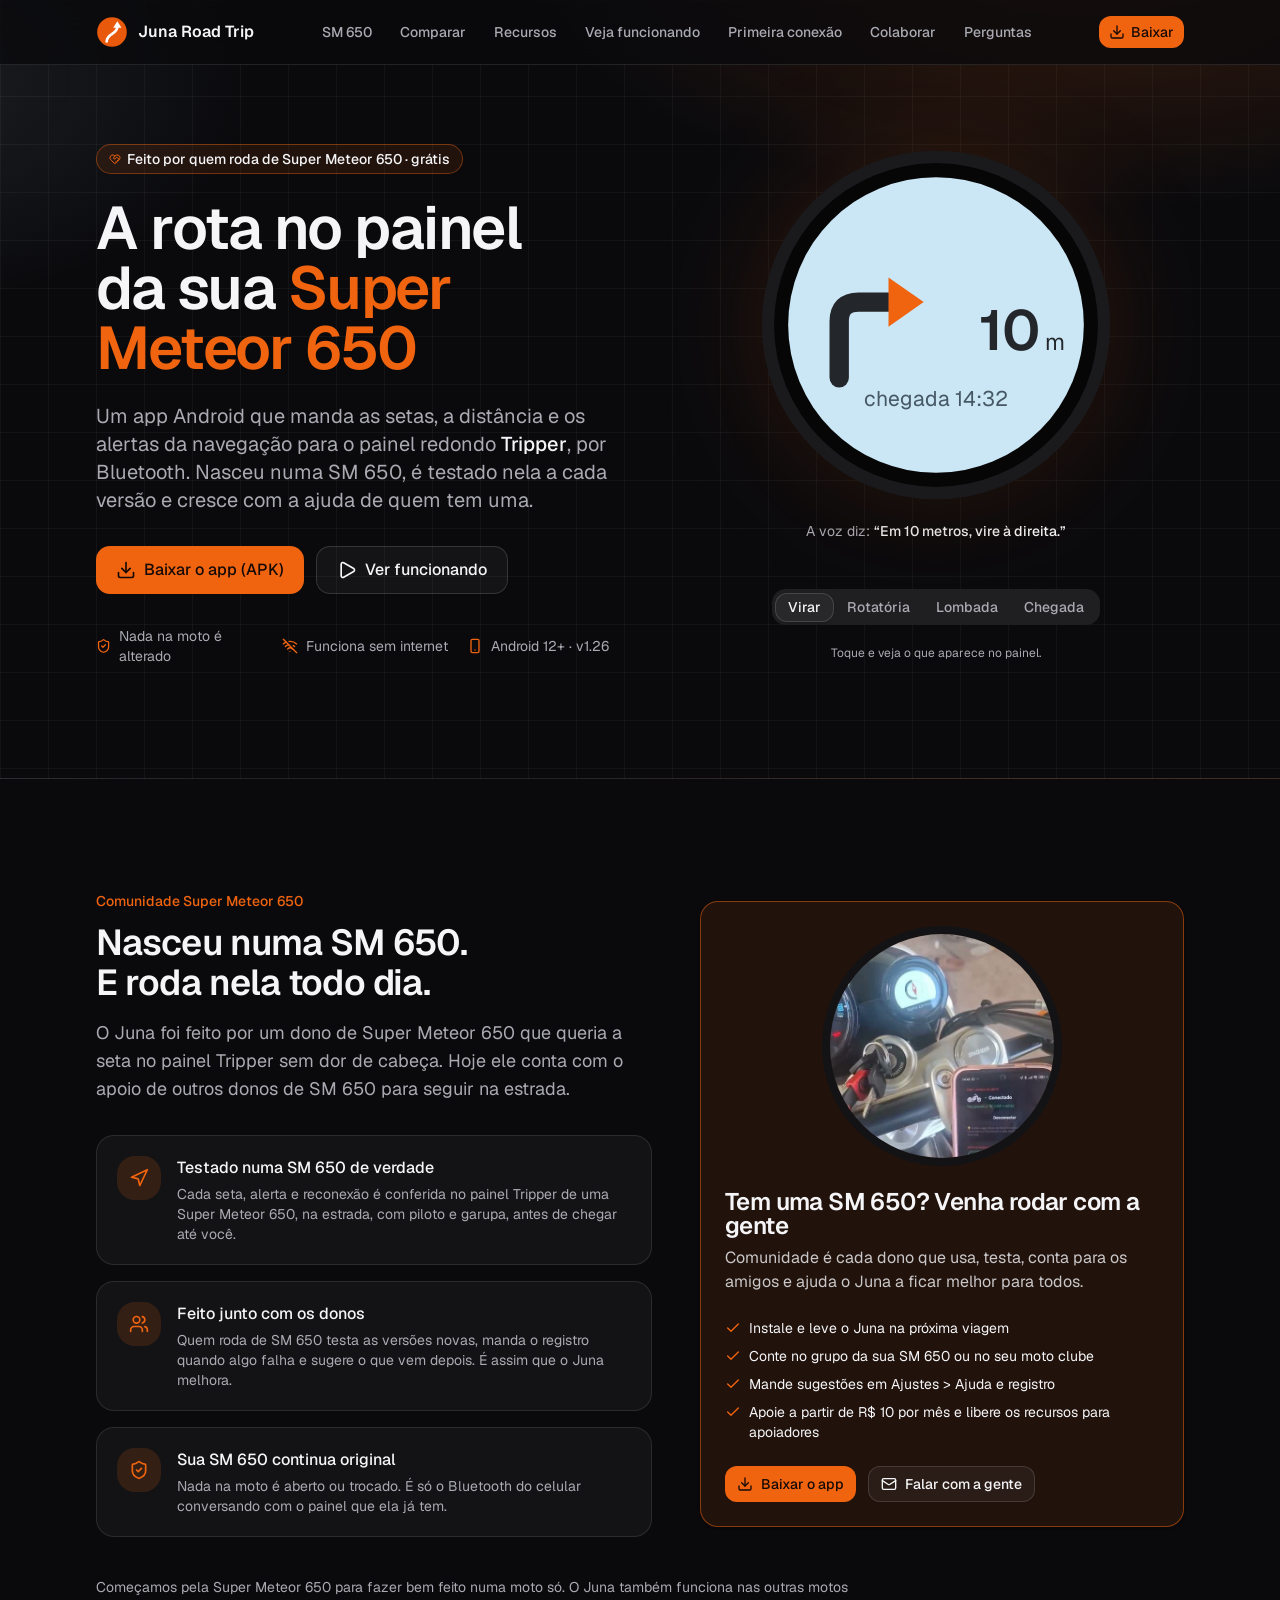
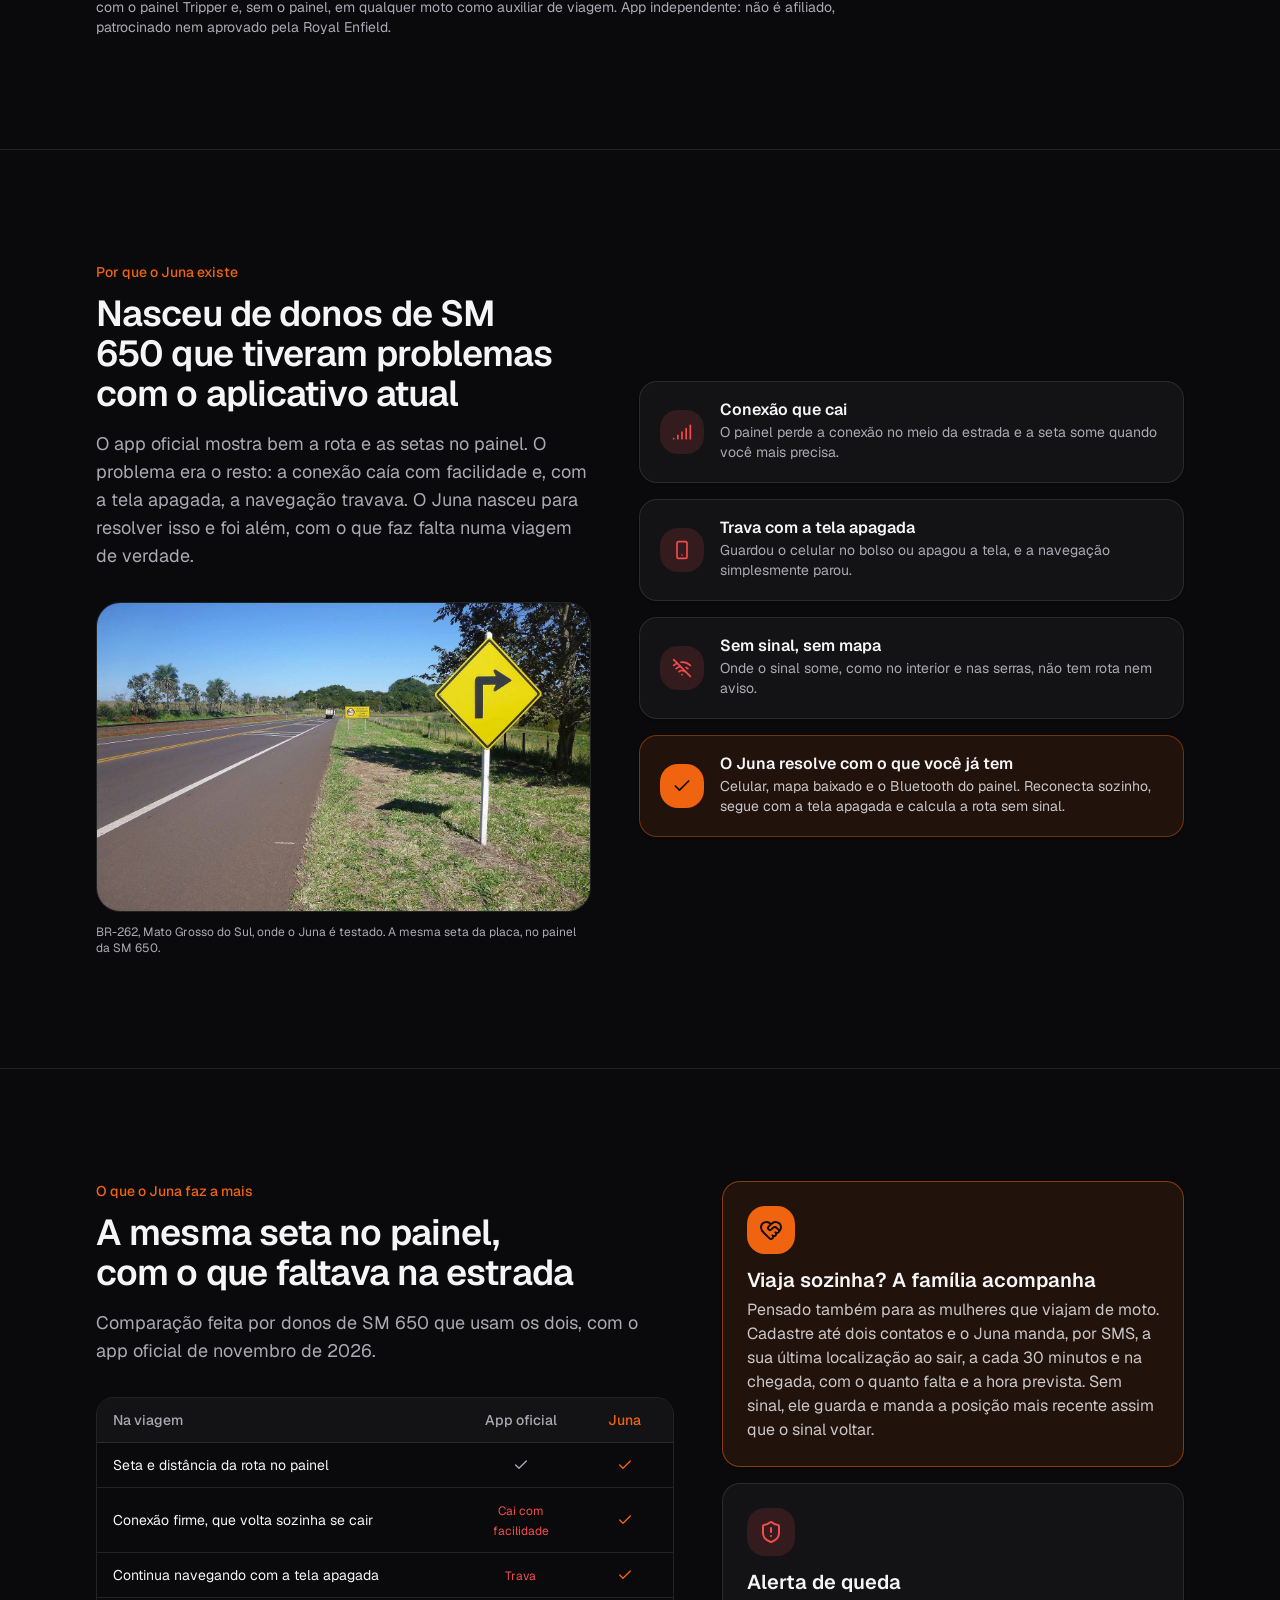
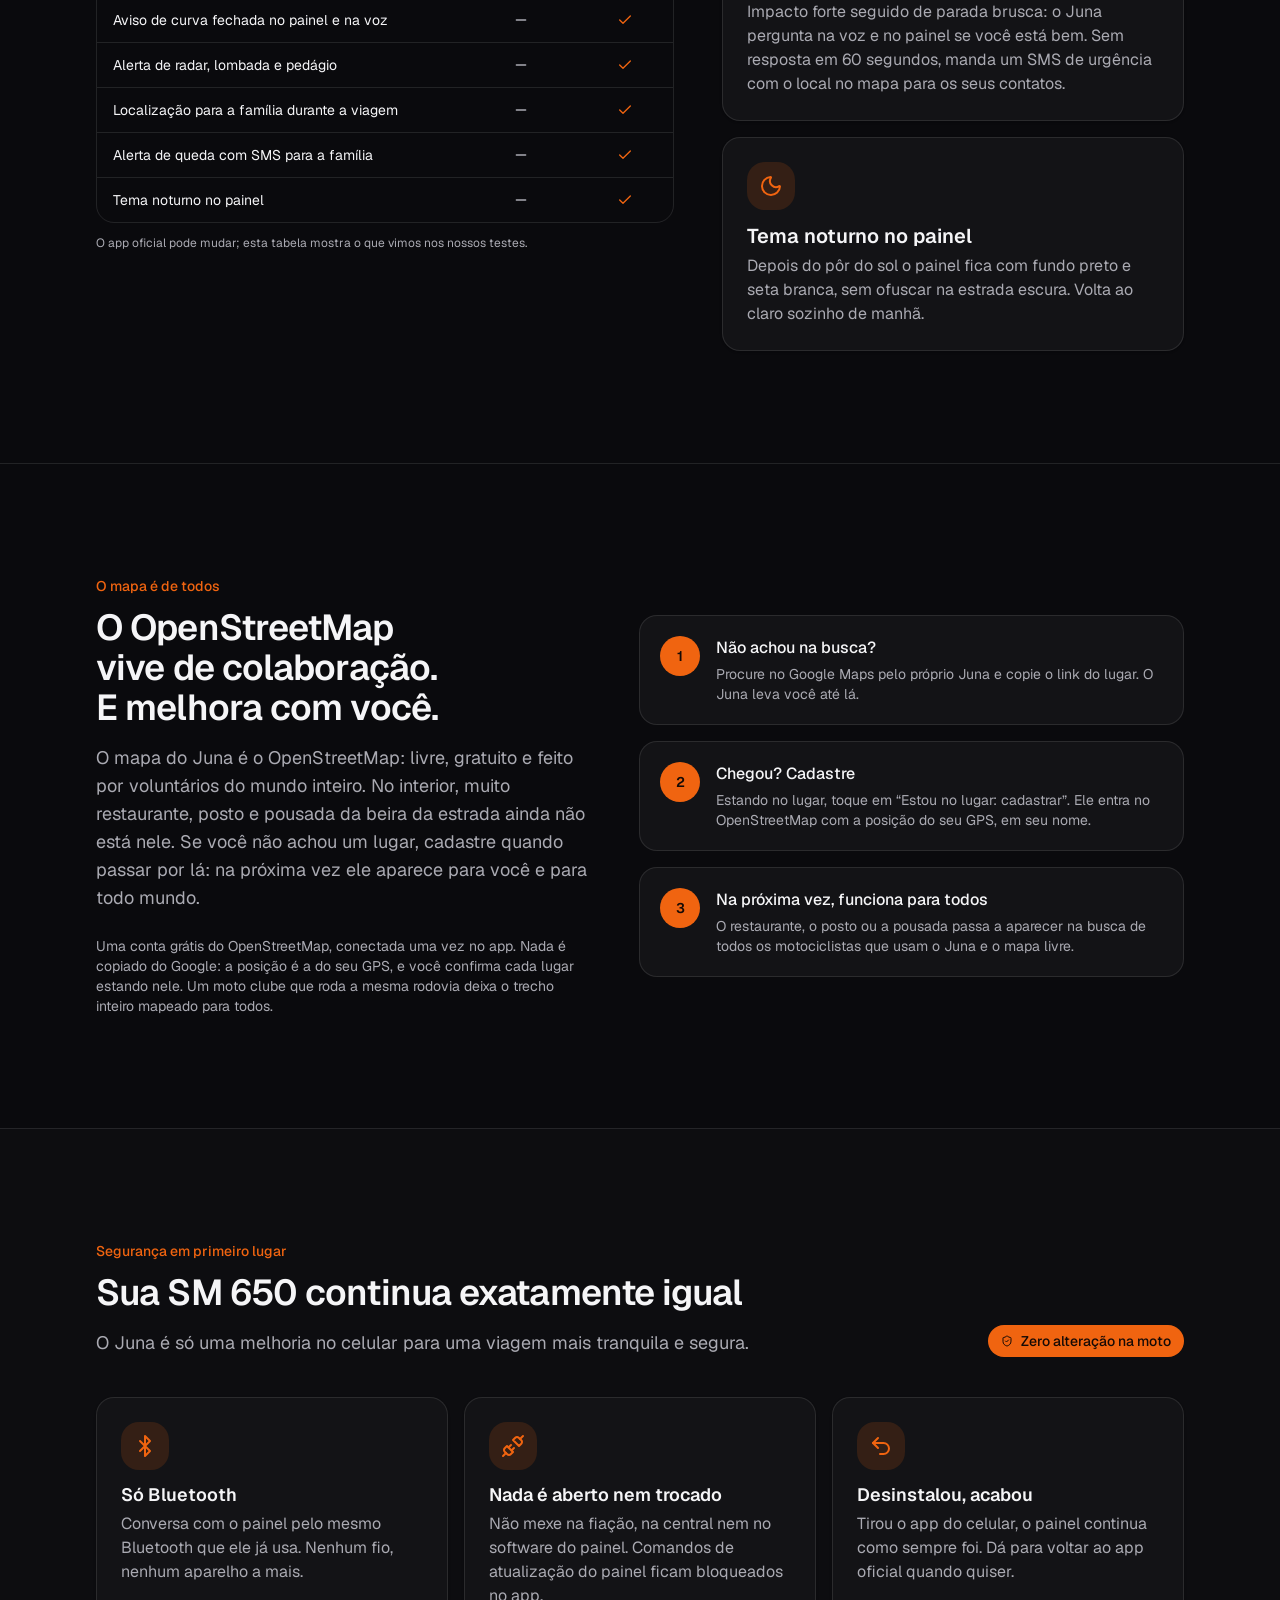
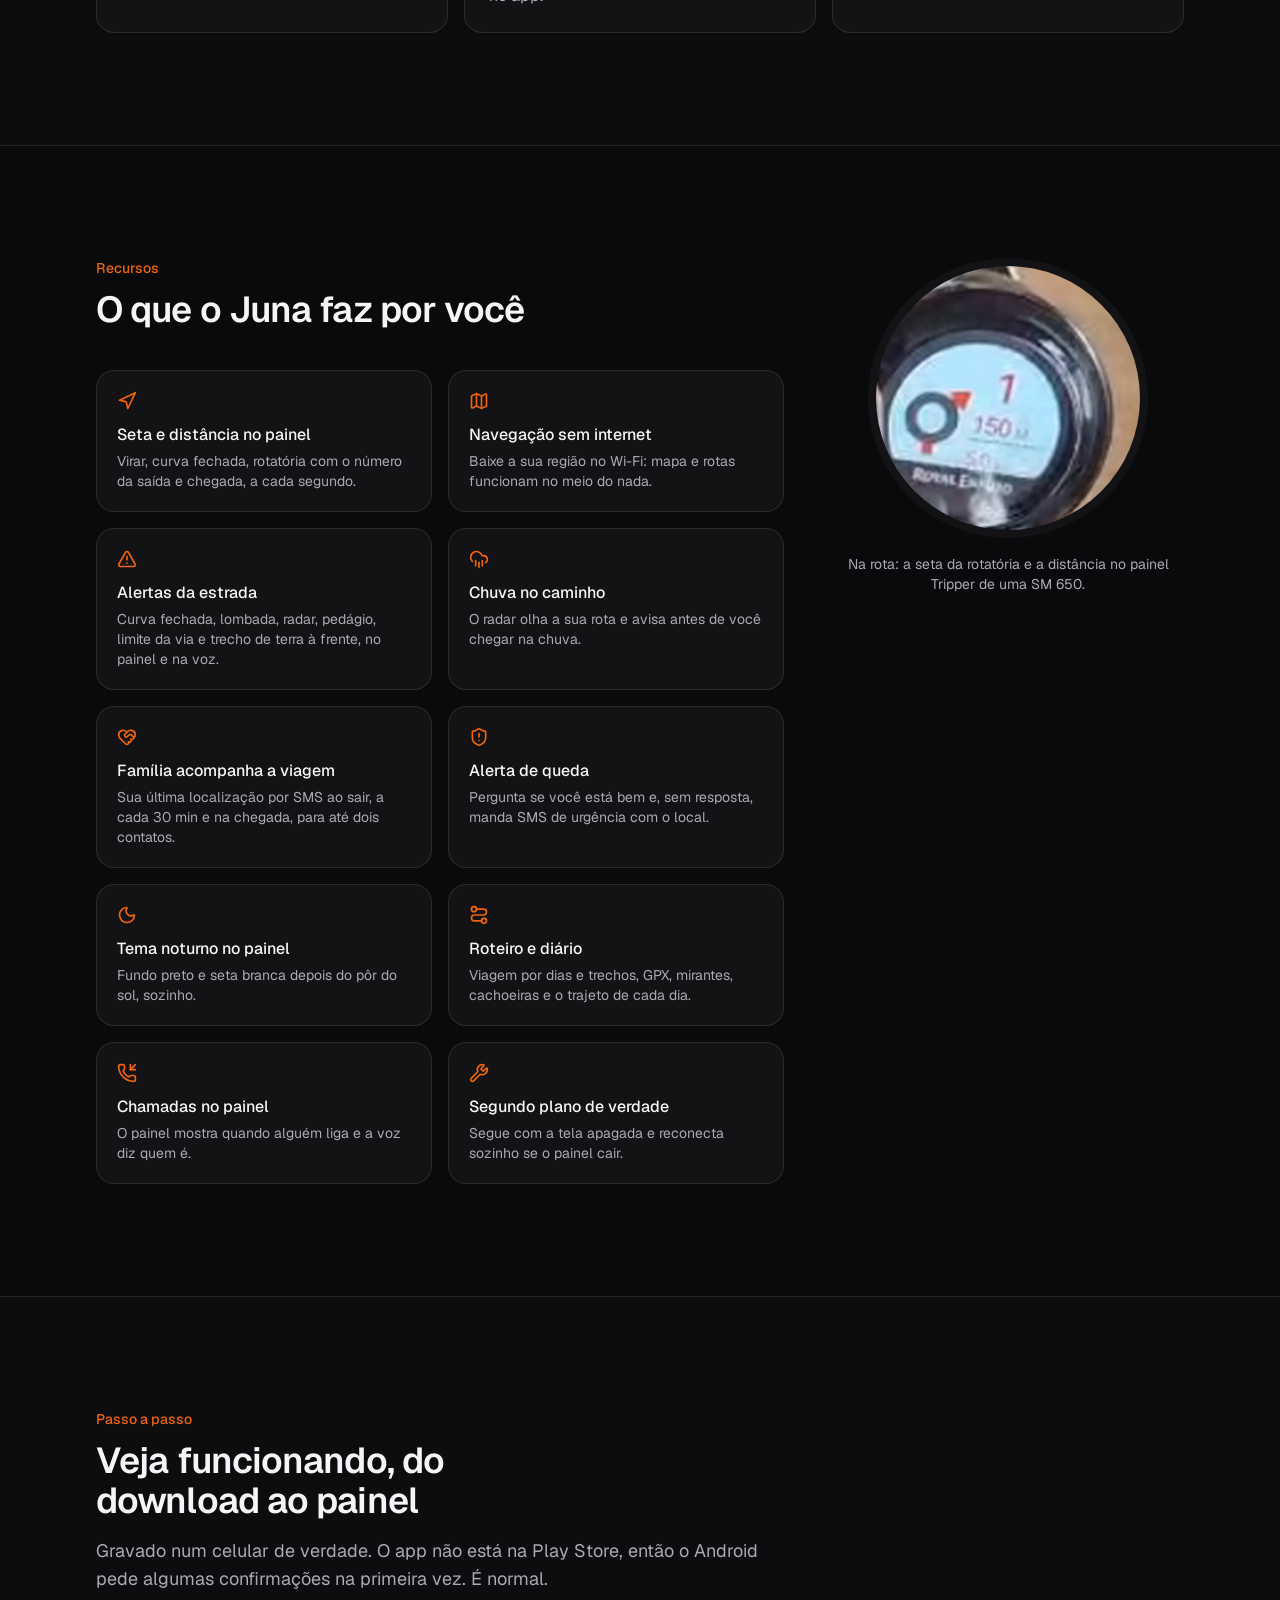
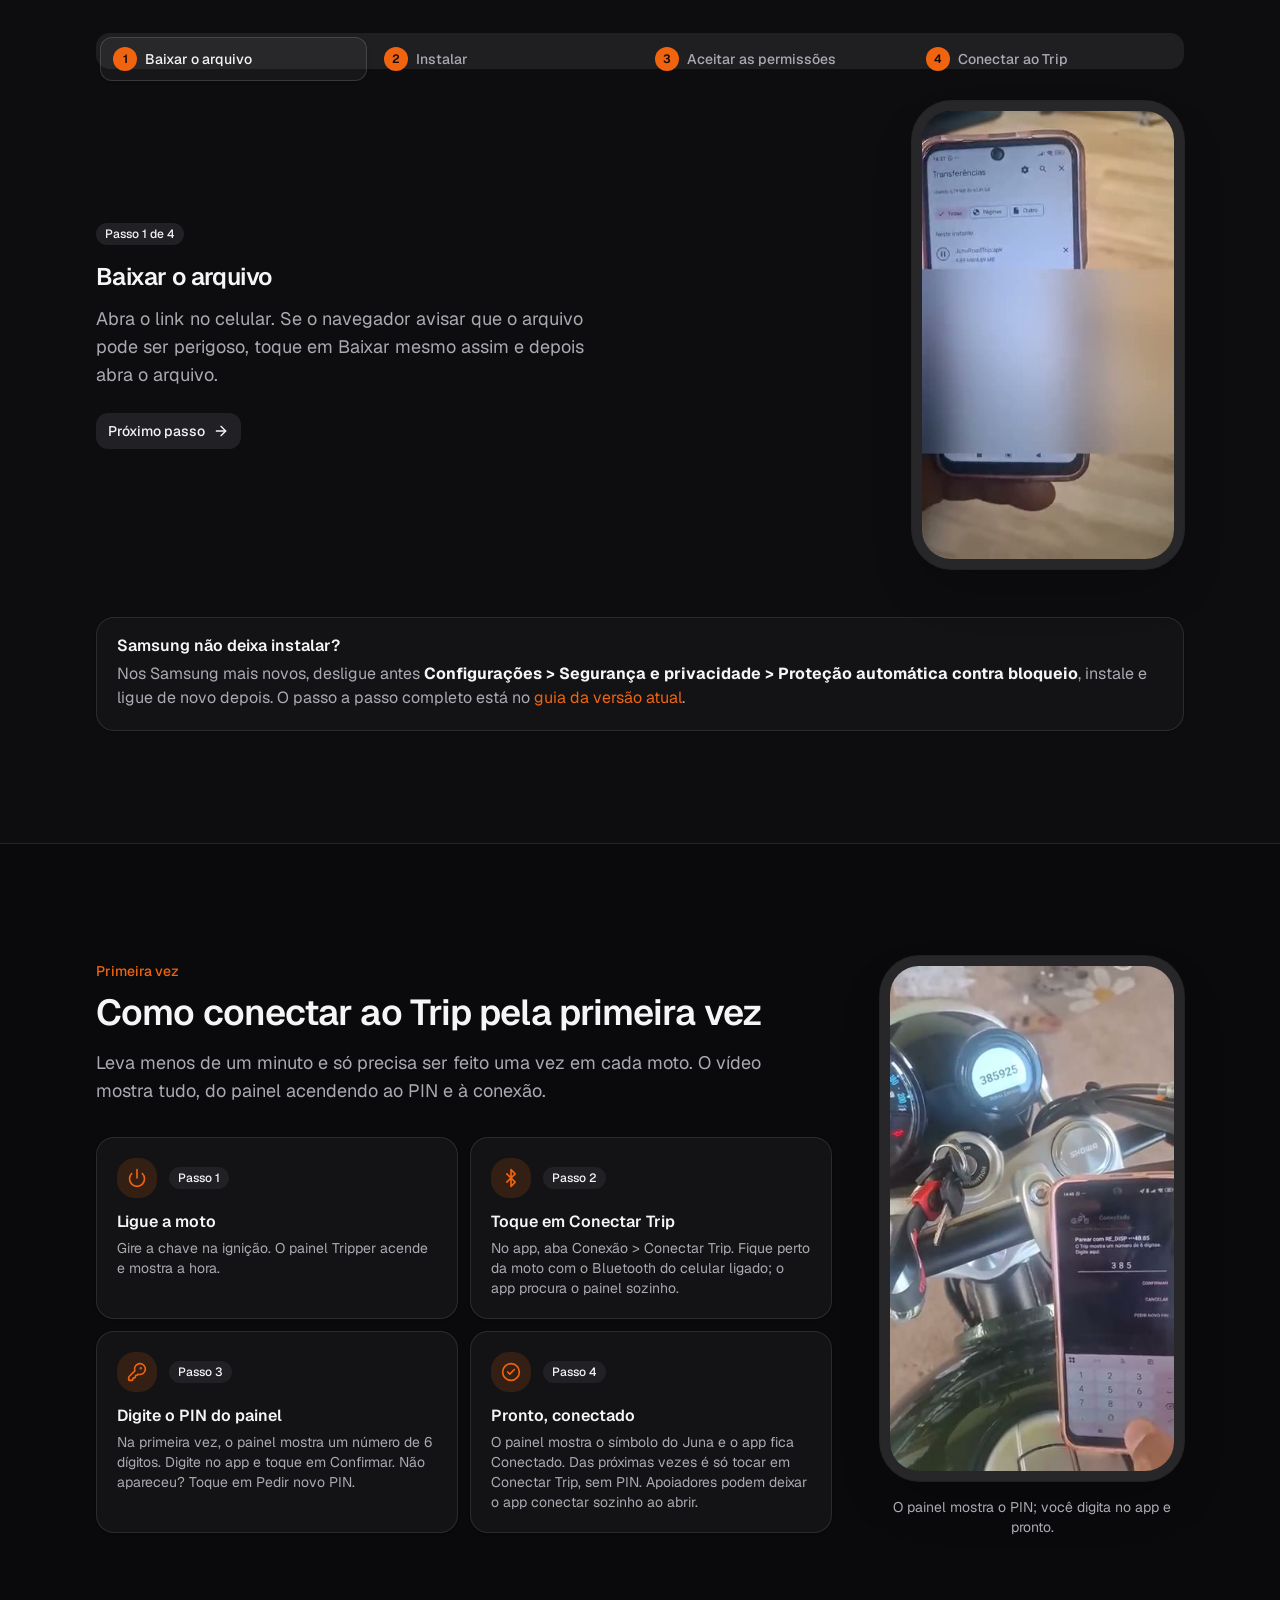
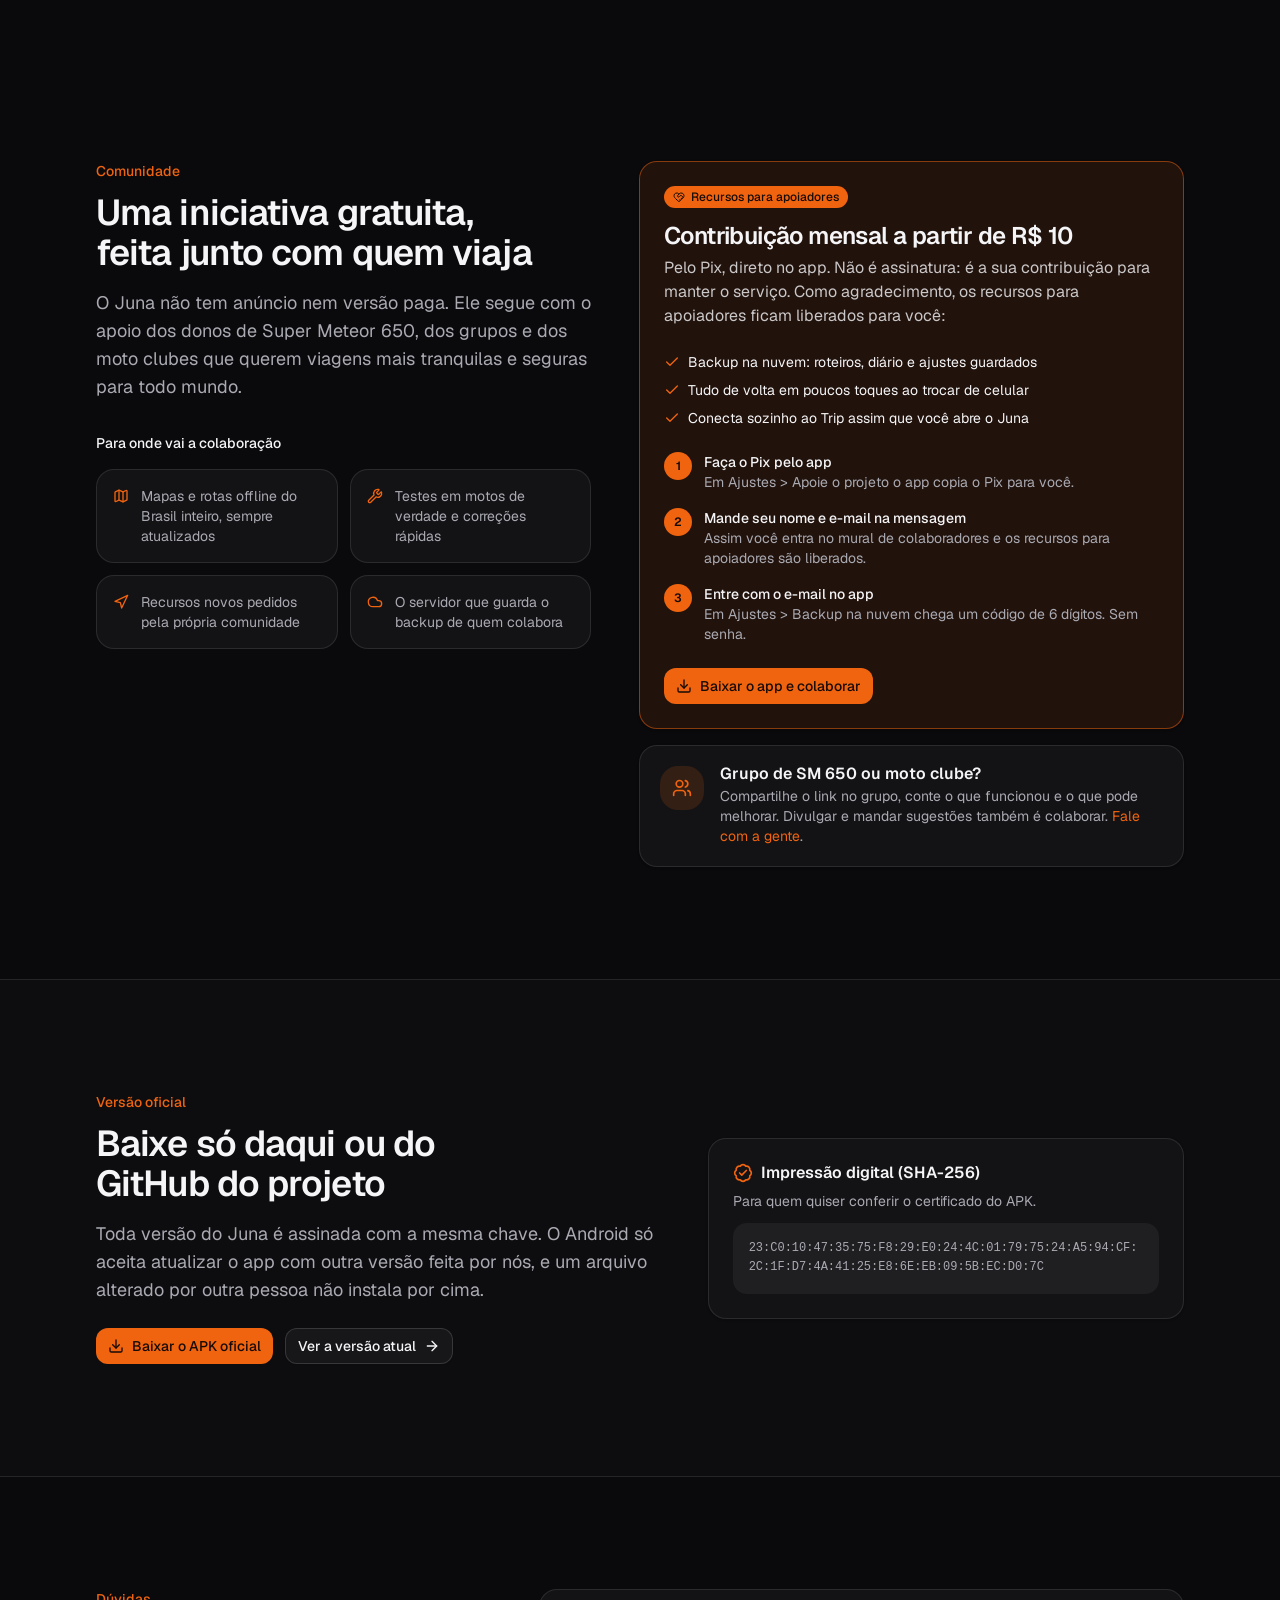
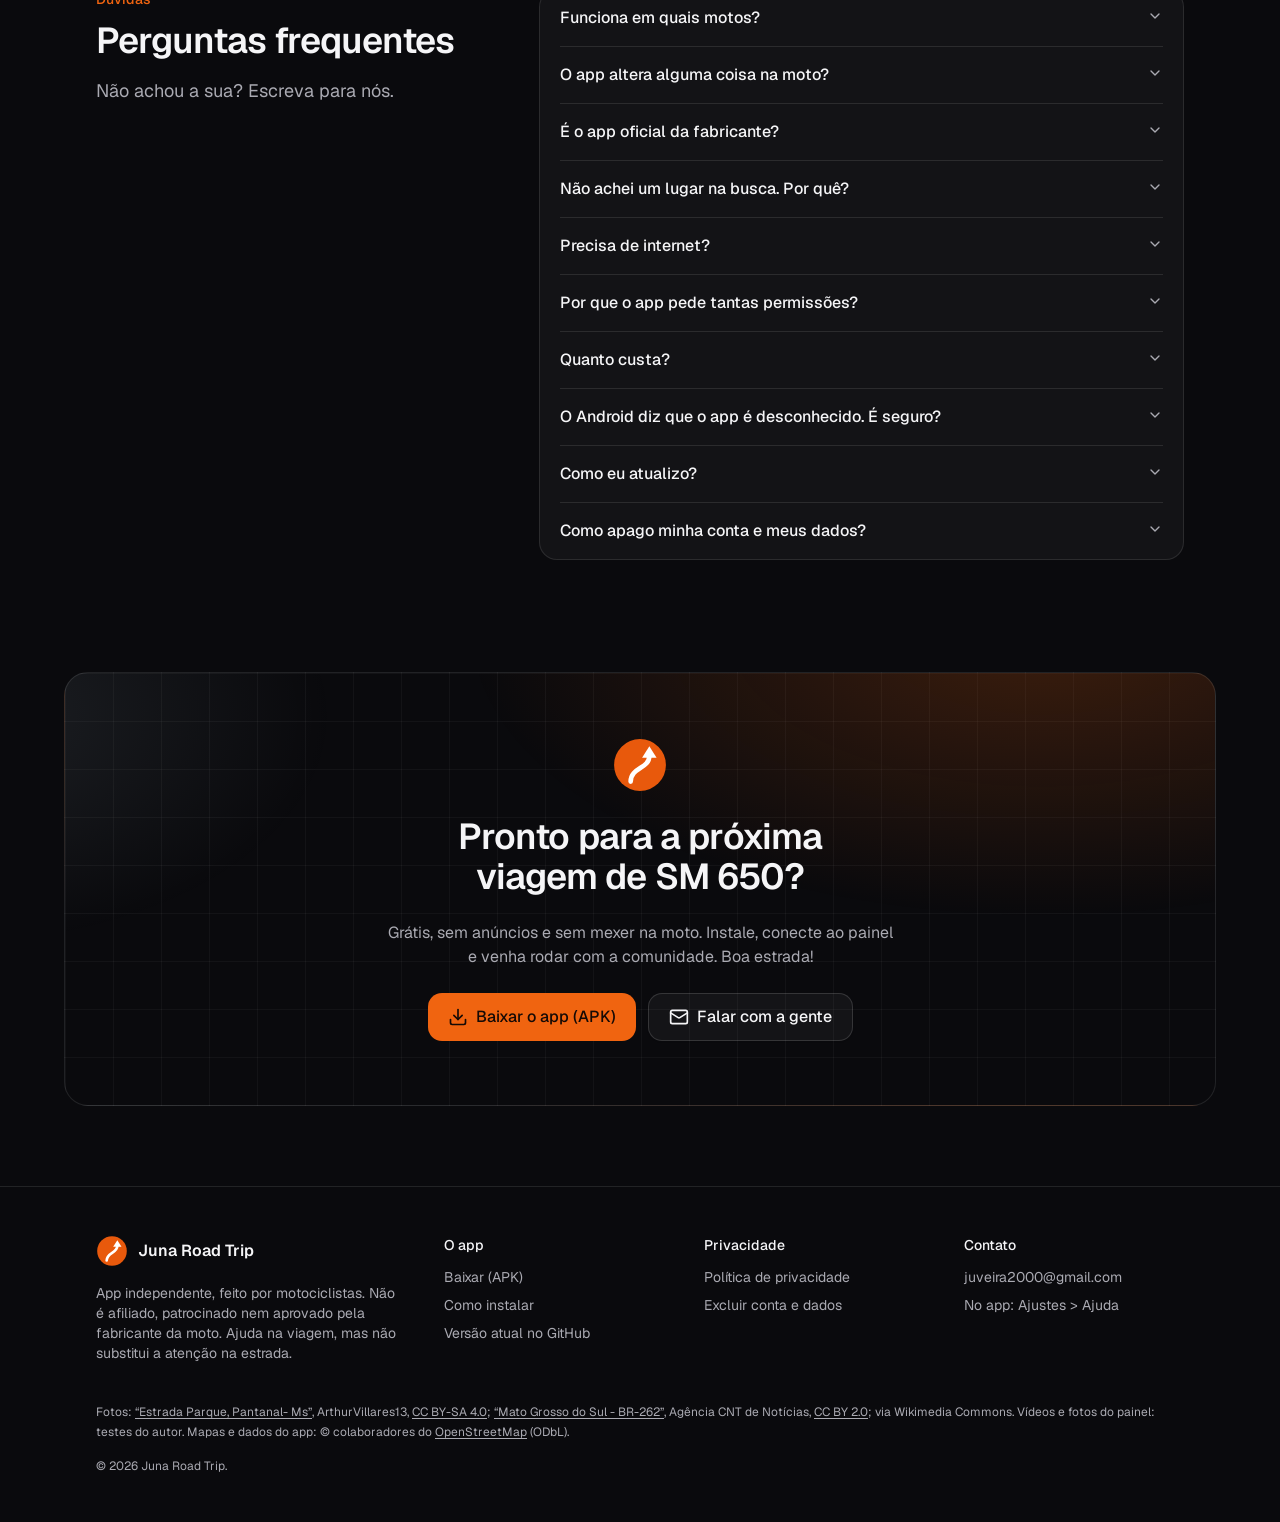
==== commit 9fd55b7d: "Add files via upload" ====
--- a/index.html
+++ b/index.html
@@ -10,8 +10,8 @@
 <meta property="og:description" content="A rota no painel Tripper da sua Super Meteor 650. App Android gratuito, feito por donos de SM 650, sem alterar nada na moto.">
 <meta property="og:image" content="https://juveira2000.github.io/juna-road-trip/assets/juna-conectado.jpg">
 <link rel="icon" href="data:image/svg+xml,%3Csvg xmlns='http://www.w3.org/2000/svg' viewBox='0 0 108 108'%3E%3Ccircle cx='54' cy='54' r='50' fill='%23E8590C'/%3E%3Cpath d='M36 86C36 58 72 62 72 36' stroke='%23fff' stroke-width='9' stroke-linecap='round' fill='none'/%3E%3Cpath d='M72 18 86 40H58Z' fill='%23fff'/%3E%3C/svg%3E">
-  <script type="module" crossorigin src="./assets/index-B-Q9eZfv.js"></script>
-  <link rel="modulepreload" crossorigin href="./assets/Layout--WmTFoKN.js">
+  <script type="module" crossorigin src="./assets/index-B_XWytTh.js"></script>
+  <link rel="modulepreload" crossorigin href="./assets/Layout-D3iW7YNr.js">
   <link rel="stylesheet" crossorigin href="./assets/Layout-B9rmvuML.css">
 </head>
 <body>
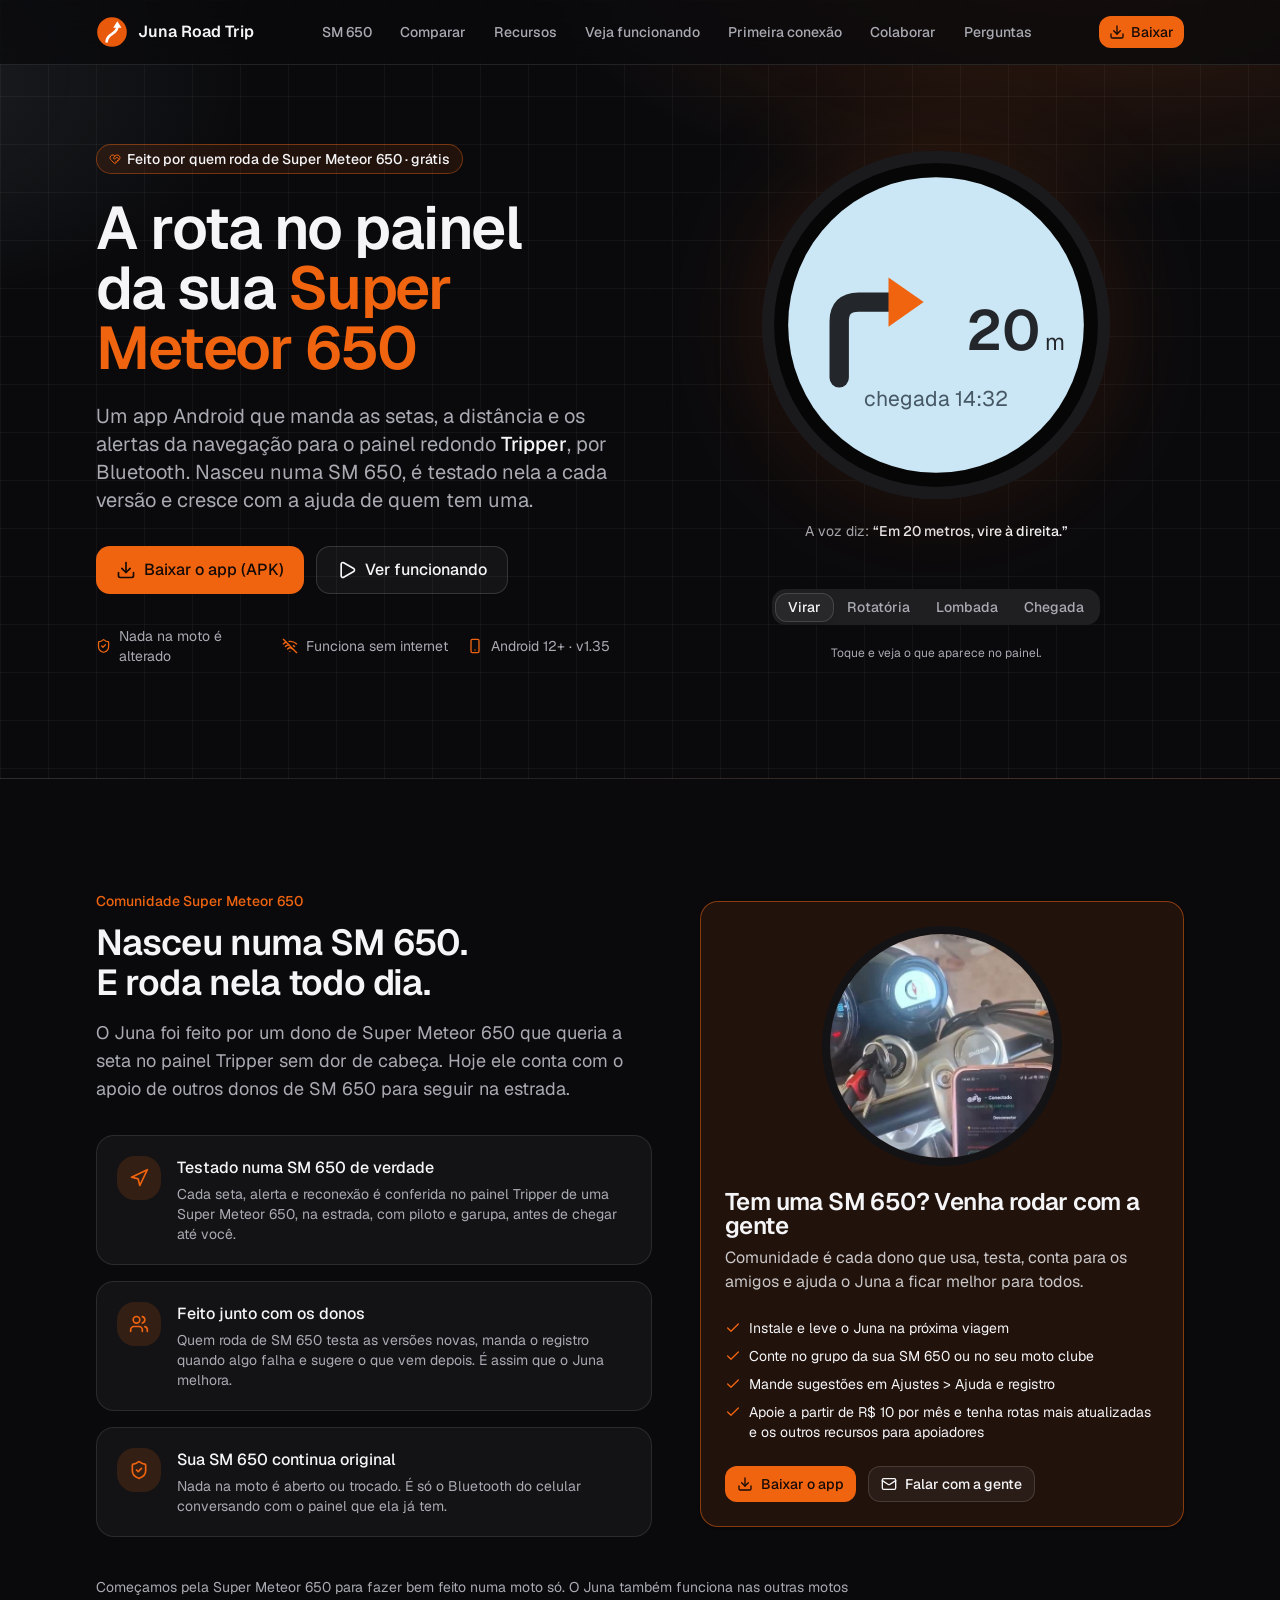
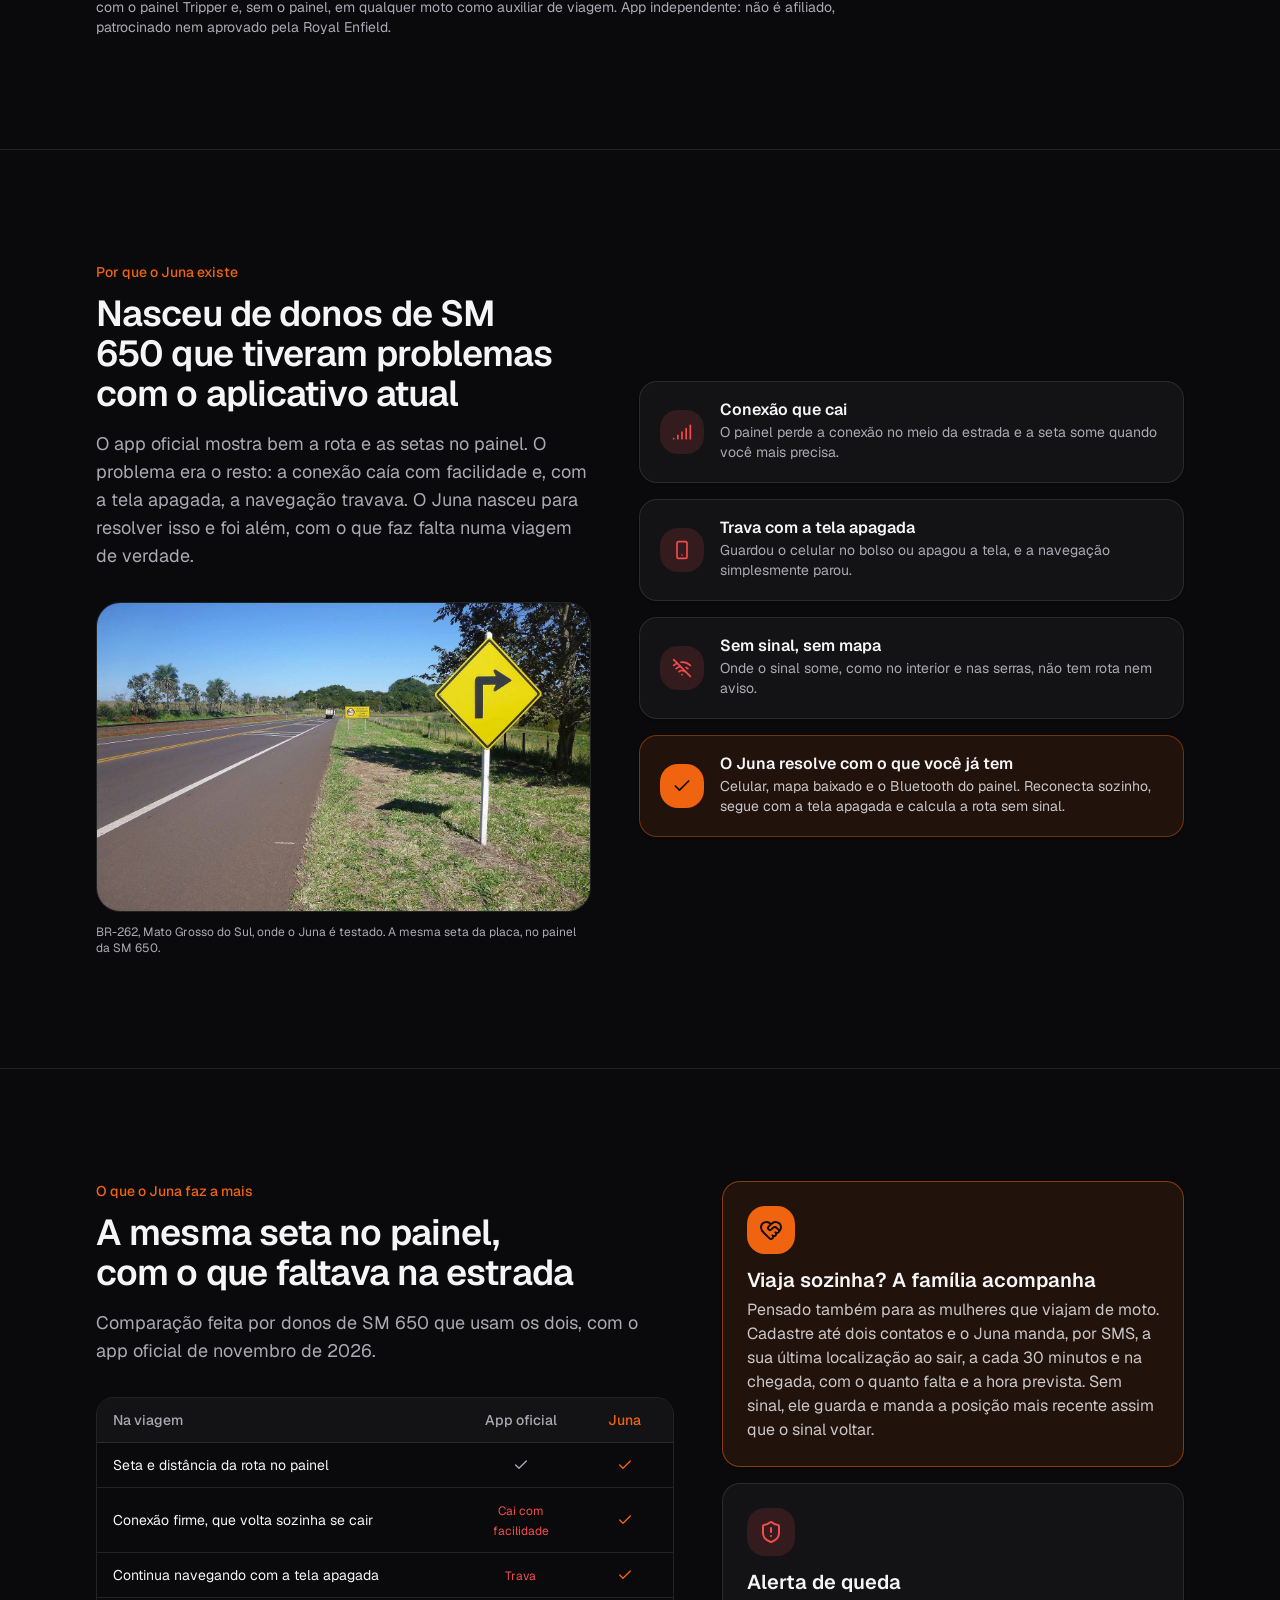
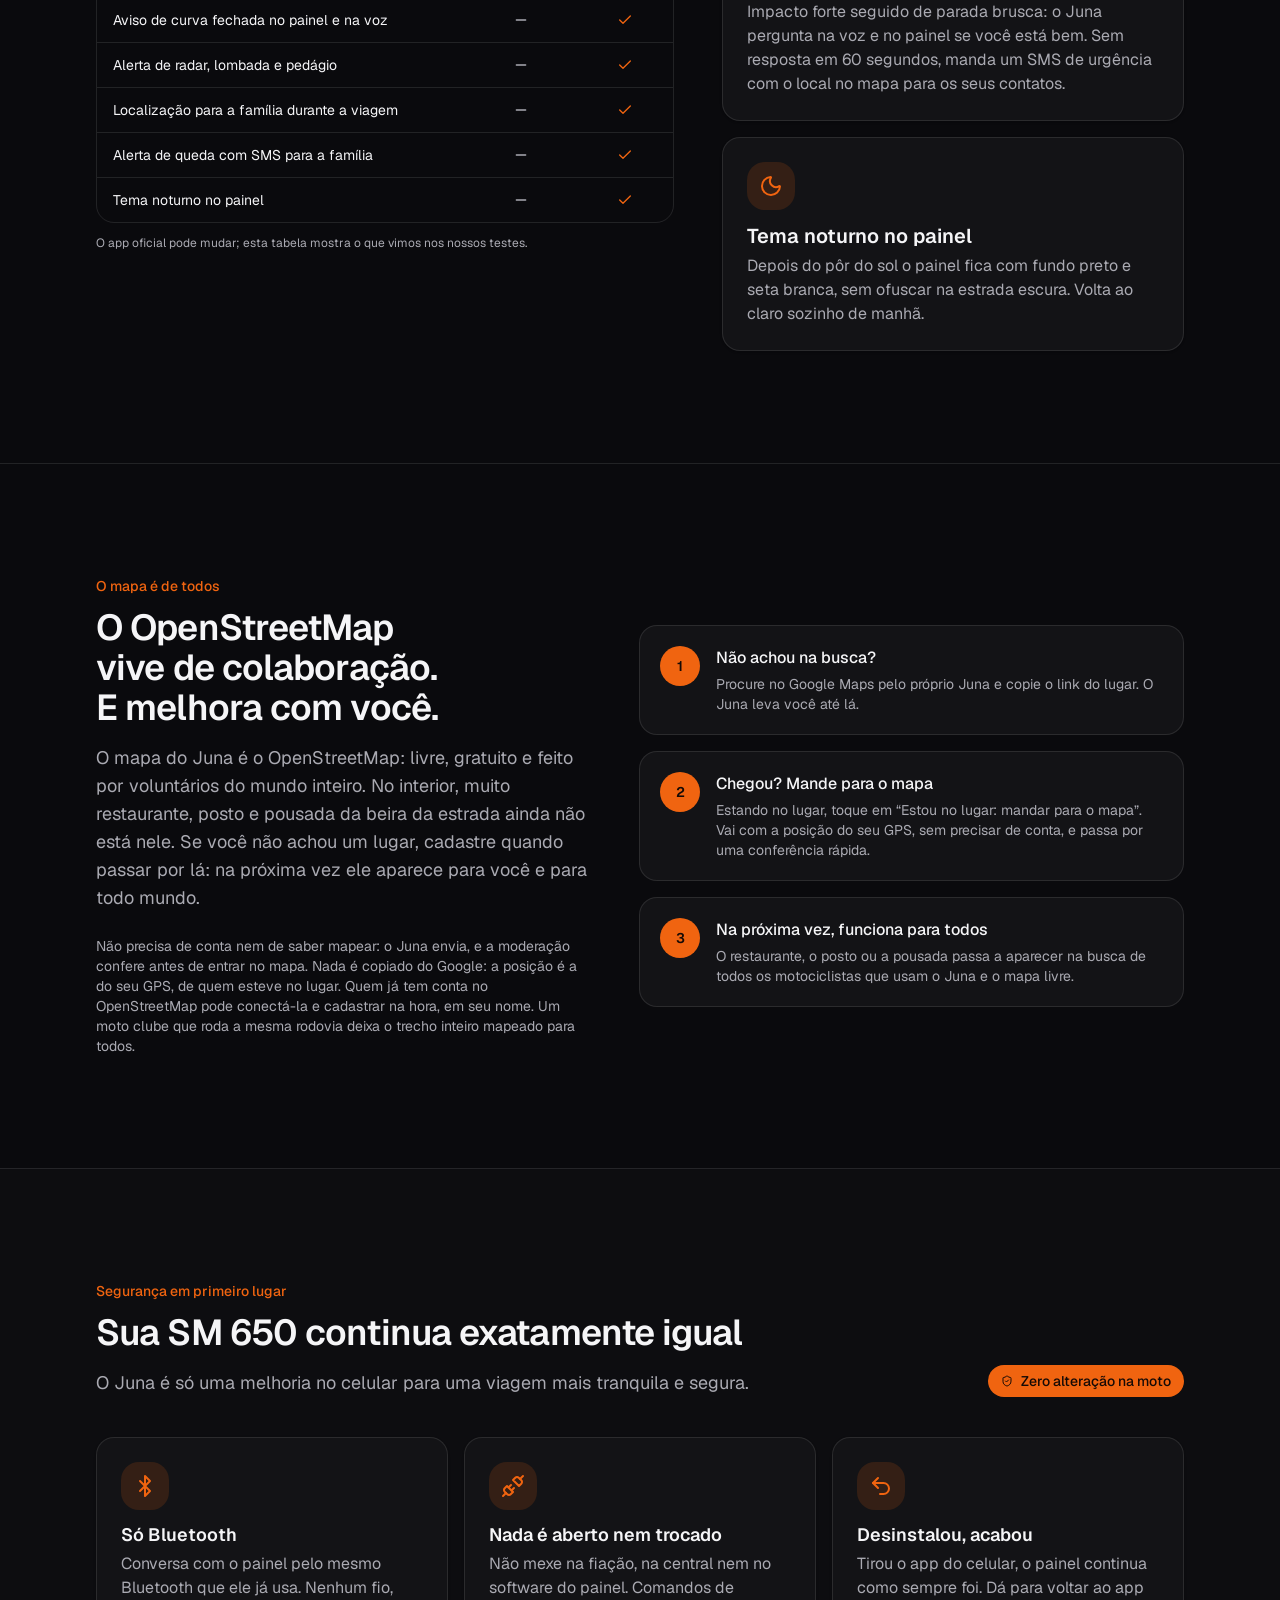
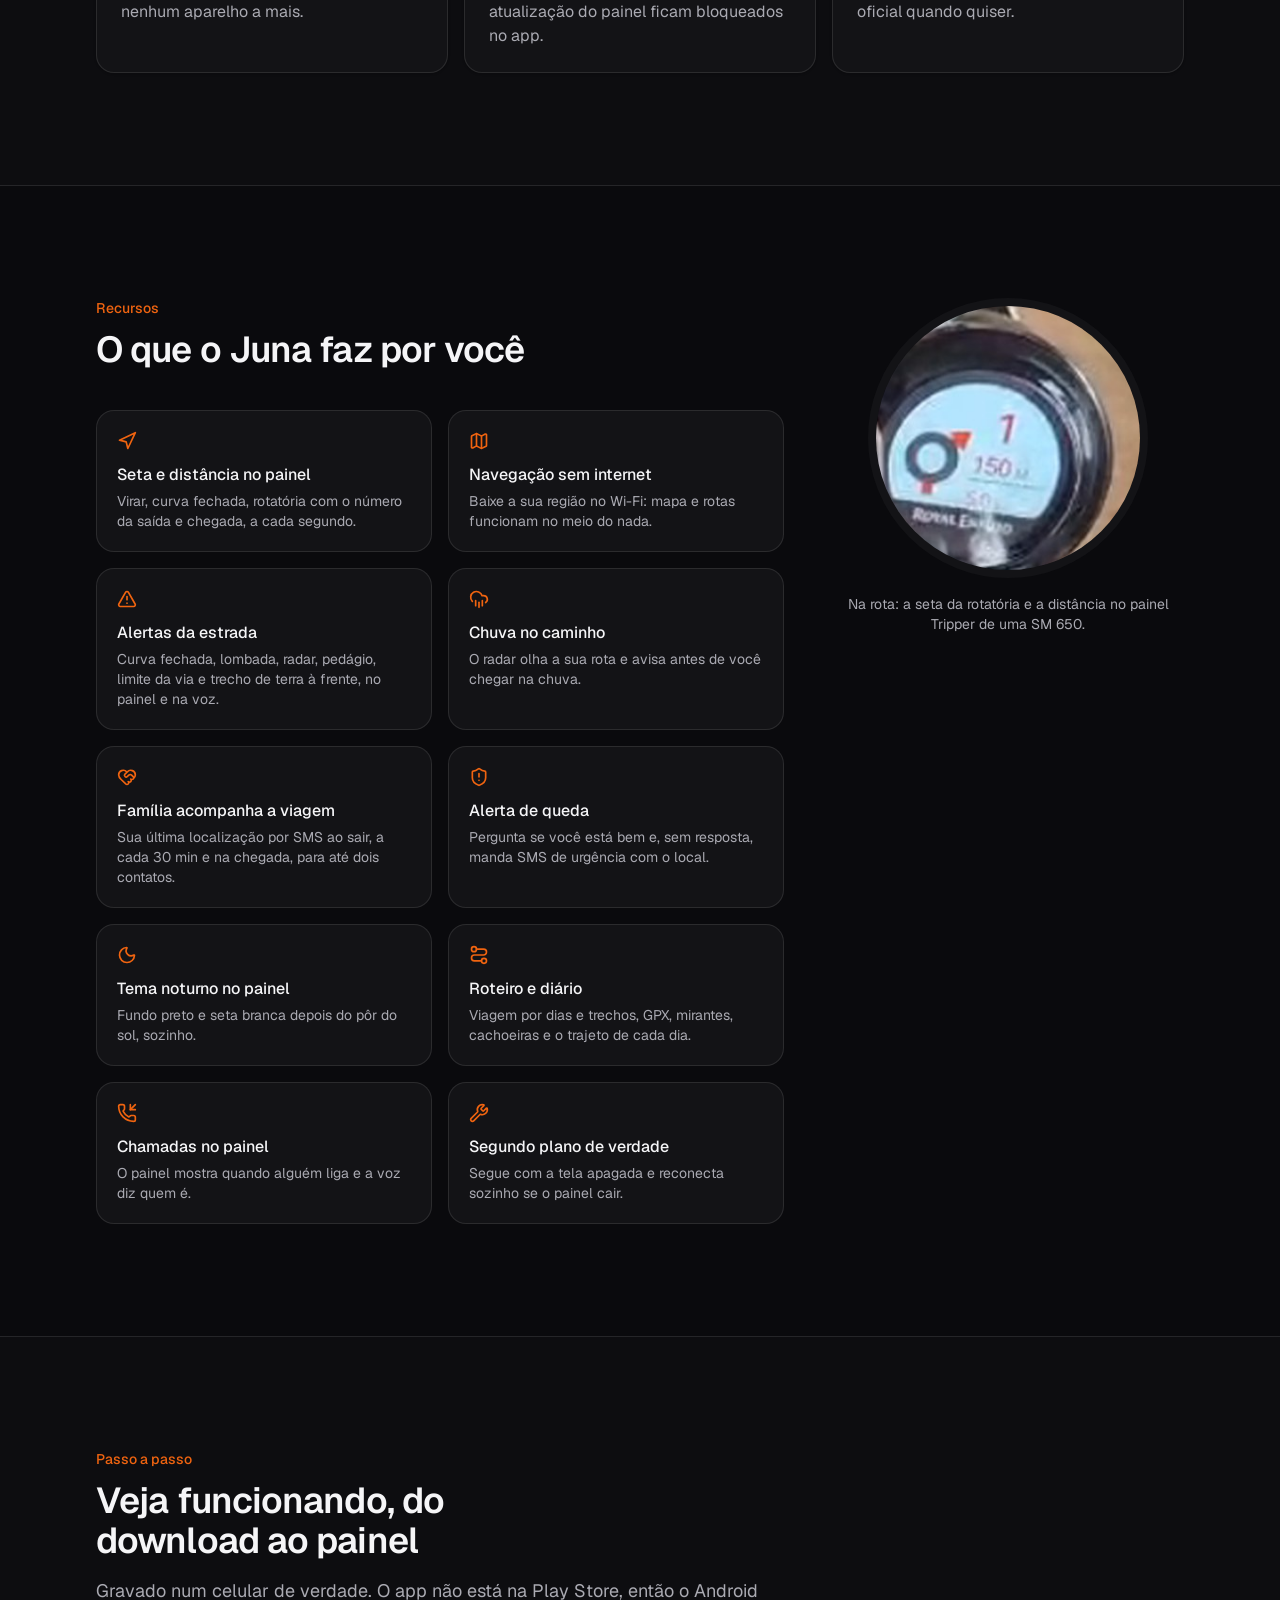
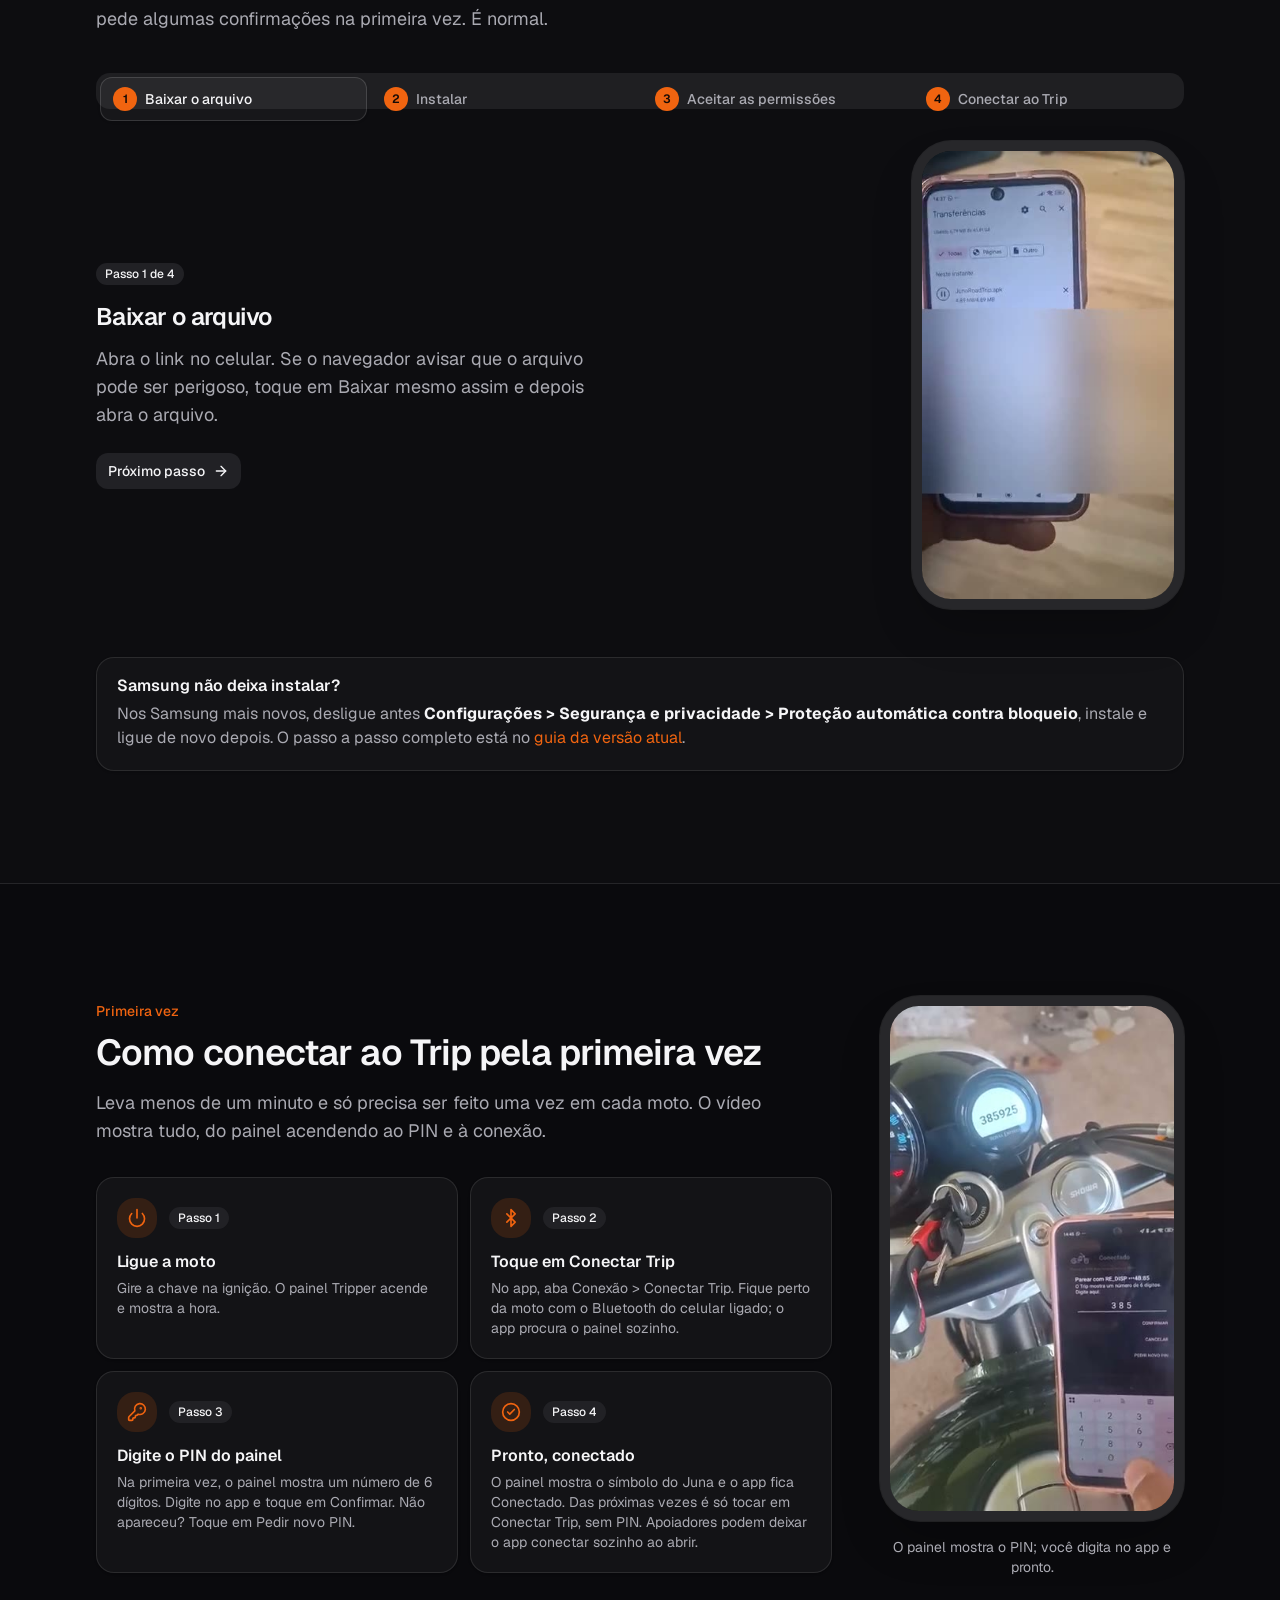
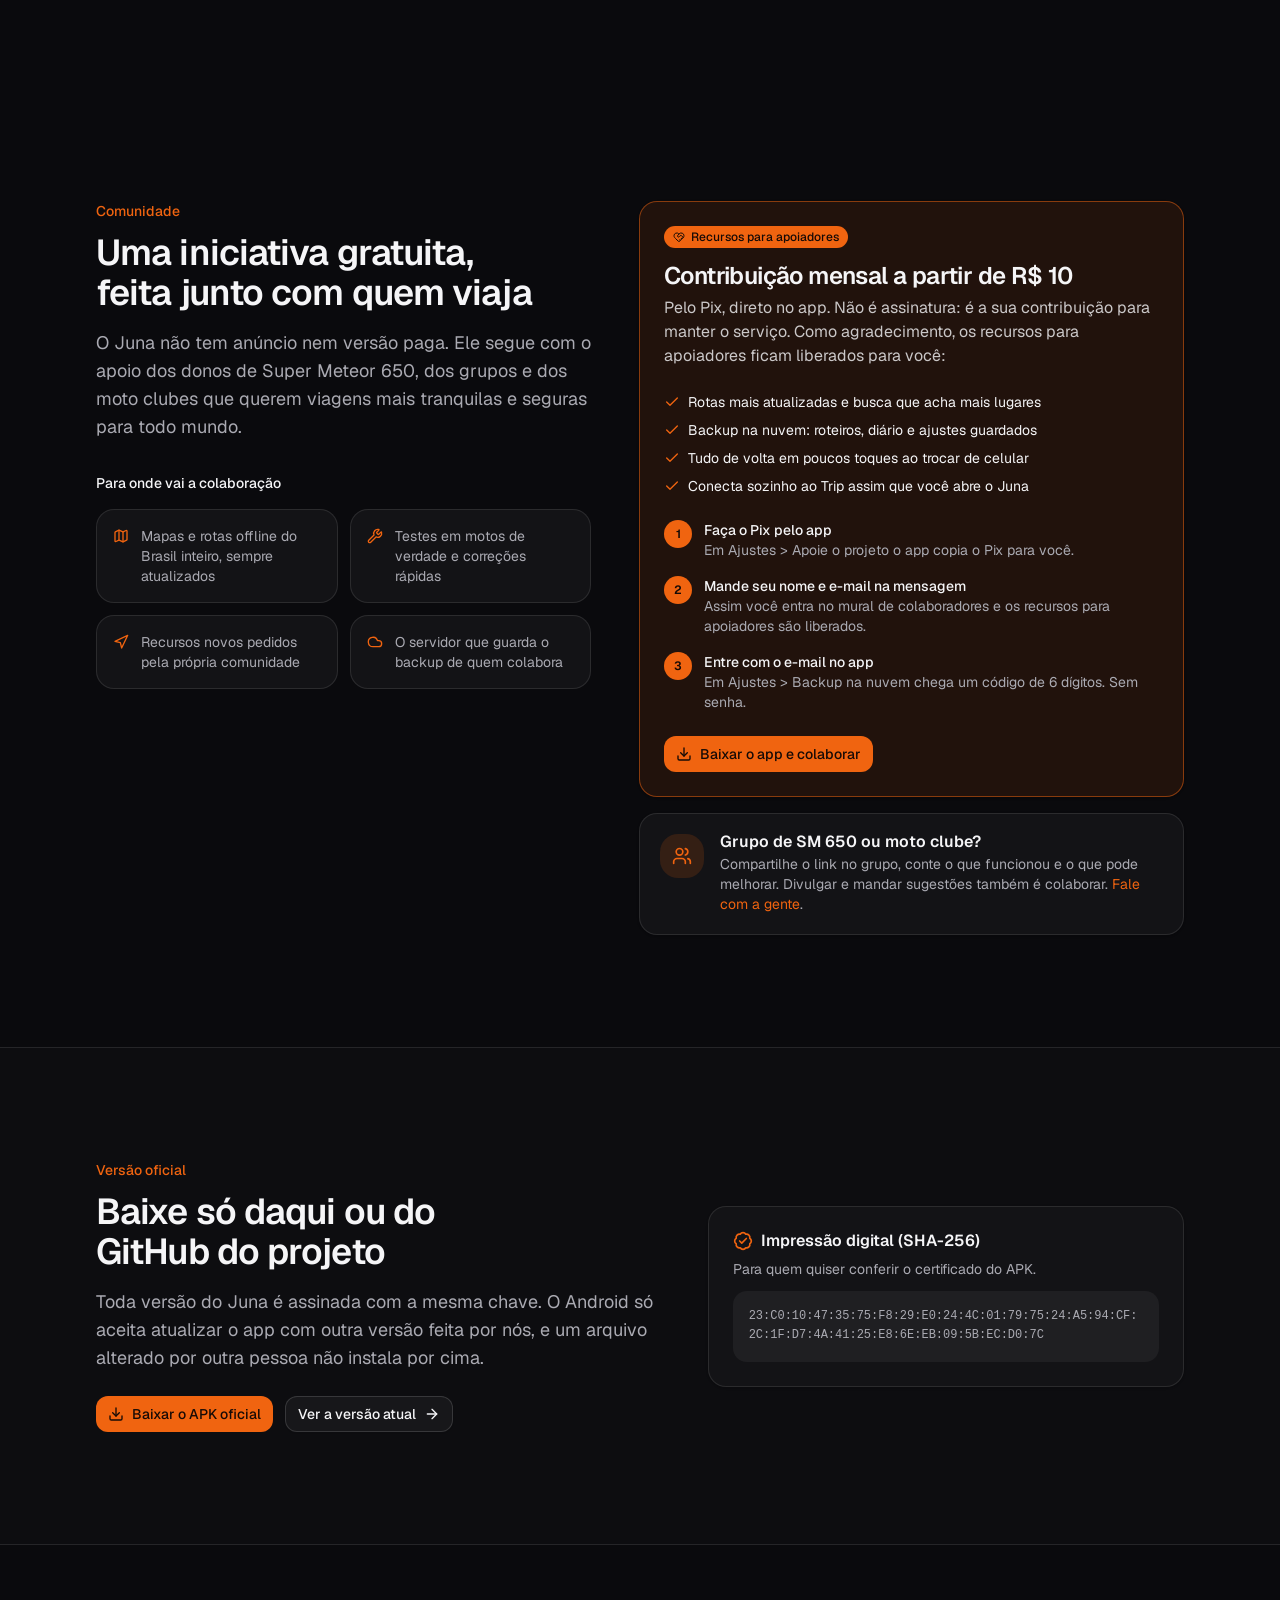
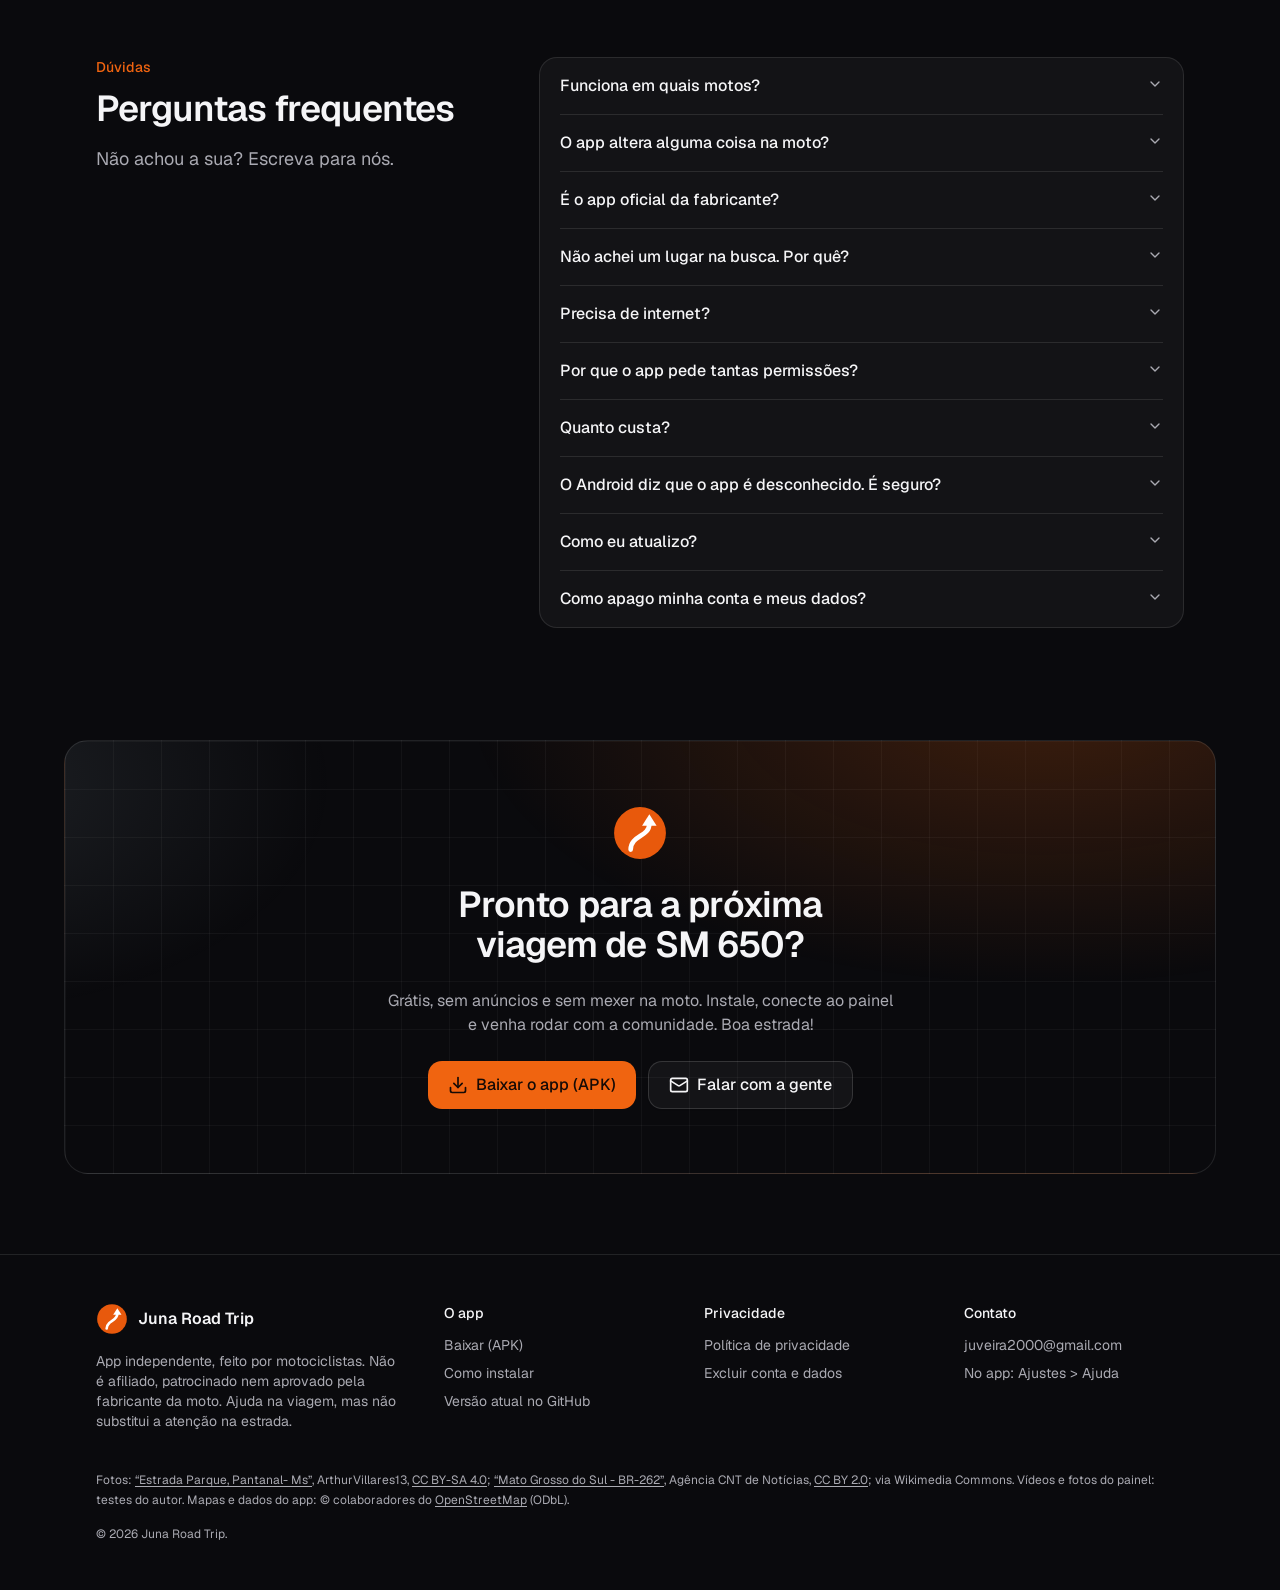
==== commit 434ea2fa: "Add files via upload" ====
--- a/index.html
+++ b/index.html
@@ -10,8 +10,8 @@
 <meta property="og:description" content="A rota no painel Tripper da sua Super Meteor 650. App Android gratuito, feito por donos de SM 650, sem alterar nada na moto.">
 <meta property="og:image" content="https://juveira2000.github.io/juna-road-trip/assets/juna-conectado.jpg">
 <link rel="icon" href="data:image/svg+xml,%3Csvg xmlns='http://www.w3.org/2000/svg' viewBox='0 0 108 108'%3E%3Ccircle cx='54' cy='54' r='50' fill='%23E8590C'/%3E%3Cpath d='M36 86C36 58 72 62 72 36' stroke='%23fff' stroke-width='9' stroke-linecap='round' fill='none'/%3E%3Cpath d='M72 18 86 40H58Z' fill='%23fff'/%3E%3C/svg%3E">
-  <script type="module" crossorigin src="./assets/index-B_XWytTh.js"></script>
-  <link rel="modulepreload" crossorigin href="./assets/Layout-D3iW7YNr.js">
+  <script type="module" crossorigin src="./assets/index-BBFtbzDK.js"></script>
+  <link rel="modulepreload" crossorigin href="./assets/Layout-DtpRxYAv.js">
   <link rel="stylesheet" crossorigin href="./assets/Layout-B9rmvuML.css">
 </head>
 <body>
